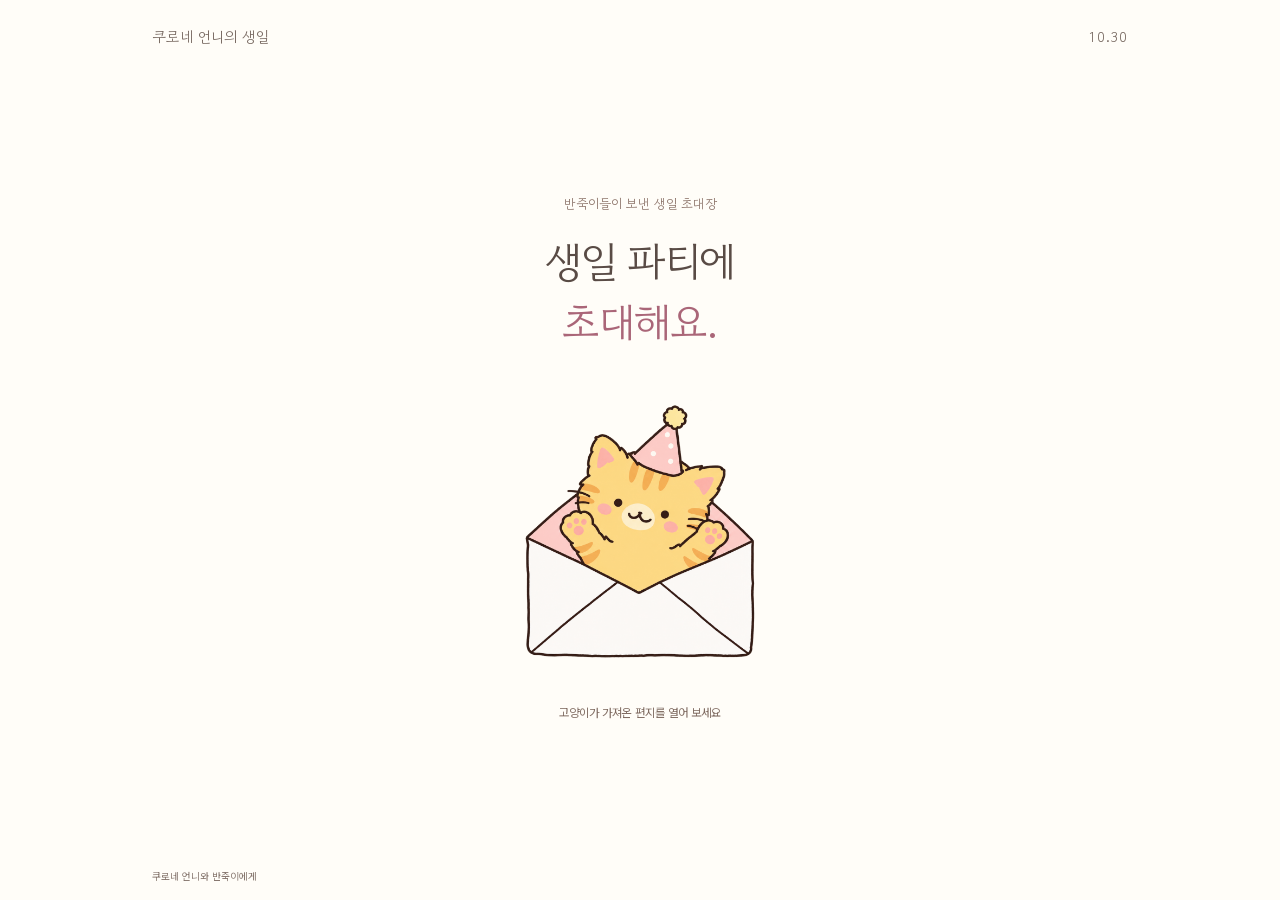
==== index.html @ 9e540d95 "Match pursuers to protagonist painting and add eight-way movement Use generated adult character shee" ====
<!DOCTYPE html>
<html lang="ko">
<head>
  <meta charset="UTF-8" />
  <meta name="viewport" content="width=device-width, initial-scale=1.0, maximum-scale=1.0, minimum-scale=1.0, user-scalable=no, viewport-fit=cover" />
  <meta name="mobile-web-app-capable" content="yes" />
  <meta name="apple-mobile-web-app-capable" content="yes" />
  <meta name="apple-mobile-web-app-status-bar-style" content="black-translucent" />
  <link rel="icon" type="image/png" href="/favicon.png" />
  <link rel="preload" as="image" href="/assets/stationery/envelope-ginger-v3.png" />
  <link rel="preload" href="/fonts/gowun-dodum-korean.woff2" as="font" type="font/woff2" crossorigin />
  <link rel="preload" href="/fonts/pretendard-variable.woff2" as="font" type="font/woff2" crossorigin />
  <title>쿠로네 언니의 생일 파티에 초대합니다</title>
  <meta name="description" content="10월 30일, 쿠로네 언니의 생일을 함께 축하해요. 반죽이들을 위한 특별한 초대장." />
  <script>
    // Apply the remembered cover before the engine and character art download.
    // Read-only; the canonical state machine lives in InvitationMemory.ts.
    try {
      const memory = JSON.parse(localStorage.getItem('kurone_invitation_memory_v1') || 'null');
      let cozy = false;
      try {
        const appearance = JSON.parse(localStorage.getItem('kurone_invitation_appearance_v1') || 'null');
        cozy = appearance?.version === 1 && appearance?.cozy === true;
      } catch { /* Invalid preferences do not hide the remembered cover. */ }
      const ended = ['kurone_party_ending_archive', 'kurone_ending_archive'].some(key => {
        try { const rows = JSON.parse(localStorage.getItem(key) || 'null');
          return Array.isArray(rows) && rows.some(row => row && ['bad','normal','true','steward','reverie'].includes(row.id) && row.unlocked !== false);
        } catch { return false; }
      });
      if (!cozy && location.hash !== '#birthday' && (ended || (memory && memory.version === 1 && memory.stage === 3))) {
        document.documentElement.dataset.endedInvitation = 'true';
        document.title = '30번 손님 — 언니의 오리고기 파티';
      }
    } catch { /* Invitation still opens when storage is unavailable. */ }
  </script>
  <style>
    @font-face { font-family:'Pretendard Variable'; src:url('/fonts/pretendard-variable.woff2') format('woff2'); font-weight:45 920; font-style:normal; font-display:swap; }
    @font-face { font-family:'Gowun Dodum'; src:url('/fonts/gowun-dodum-korean.woff2') format('woff2'); font-weight:400; font-style:normal; font-display:swap; }
    @font-face { font-family:'Gowun Batang'; src:url('/fonts/gowun-batang-invitation-v2.woff2') format('woff2'); font-weight:700; font-style:normal; font-display:swap; }
    * {
      margin: 0; padding: 0; box-sizing: border-box;
      -webkit-user-select: none; user-select: none;
      -webkit-touch-callout: none;
    }
    html, body {
      background: #070c10;
      overflow: hidden;
      width: 100%;
      height: 100%;
      -webkit-tap-highlight-color: transparent;
      touch-action: none;
      overscroll-behavior: none;
    }
    body { position: fixed; inset: 0; }
    /* Keep future text-entry fields usable; game labels are never selectable. */
    input, textarea, [contenteditable]:not([contenteditable="false"]),
    [contenteditable]:not([contenteditable="false"]) * {
      -webkit-user-select: text; user-select: text;
      -webkit-touch-callout: default;
    }
    img, canvas { -webkit-user-drag: none; }
    #game-container canvas, #touch-controls, #touch-controls * { touch-action: none; }
    /* Flex centering on the parent — independent of Phaser's auto-margin
       so the canvas stays centered immediately after viewport changes. */
    #game-container {
      position: fixed;
      inset: 0;
      width: 100vw;
      height: 100vh;
      /* Use dynamic viewport units when available to avoid mobile address-bar drift. */
      width: 100dvw;
      height: 100dvh;
      overflow: hidden;
      display: flex;
      align-items: center;
      justify-content: center;
      background: var(--party-surround, #000);
    }
    [data-party-bright="true"] #touch-hud,
    [data-party-bright="true"] #touch-hud > div:not(#threat-cue) { color:#493c37 !important; text-shadow:none !important; }
    /* Override Phaser's inline margin-left/top — flex handles centering. */
    #game-container canvas {
      display: block;
      margin: 0 !important;
      flex-shrink: 0;
      cursor: default;
    }
    #game-container canvas:active {
      cursor: pointer;
    }
    button { font: inherit; }
    #invitation-loading{position:fixed;inset:0;z-index:45;display:grid;place-content:center;justify-items:center;gap:18px;text-align:center;background:#fffdf8;color:#806962;font:14px/1.8 'Gowun Dodum','Apple SD Gothic Neo',sans-serif}
    #invitation-loading img{width:140px;height:140px;object-fit:contain}
    #invitation-loading small{font-size:12px;font-weight:400;letter-spacing:.03em;color:#8d505d}
    #invitation-loading .ended-loading{display:none}
    [data-ended-invitation="true"] #invitation-loading{background:linear-gradient(#050a0f88,#050a0fcc),url('/assets/authored/mansion-entrance-night.webp') center/cover #091316;color:#d6d9ca}
    [data-ended-invitation="true"] #invitation-loading .birthday-loading{display:none}
    [data-ended-invitation="true"] #invitation-loading .ended-loading{display:block}
    [data-ended-invitation="true"] #invitation-loading small{color:#a9b7b1}
    .reading-open #touch-controls, .reading-open #touch-hud { display: none; }
    html.reading-open, body.reading-open { touch-action: pan-y; }
    .reading-overlay {
      position: fixed; inset: 0; z-index: 1100;
      display: flex; align-items: center; justify-content: center;
      padding: max(12px, env(safe-area-inset-top)) max(12px, env(safe-area-inset-right)) max(12px, env(safe-area-inset-bottom)) max(12px, env(safe-area-inset-left));
      background: rgba(3, 8, 12, .88); color: #ded7c7;
      font: 16px/1.65 "Gowun Dodum", "Apple SD Gothic Neo", sans-serif;
      touch-action: pan-y;
    }
    .reading-sheet {
      width: min(100%, 720px); max-height: 100%; overflow: hidden;
      display: flex; flex-direction: column;
      background: linear-gradient(125deg, #243029, #15211c);
      border: 1px solid #73786a; border-radius: 4px;
      box-shadow: 0 22px 70px #000b;
    }
    .reading-sheet header {
      display: flex; align-items: center; justify-content: space-between;
      gap: 12px; padding: 12px 16px; border-bottom: 1px solid #49584b;
      flex-shrink: 0;
    }
    .reading-sheet h2 { font-size: 19px; font-weight: 600; line-height: 1.4; color: #d9c294; word-break: keep-all; overflow-wrap: anywhere; }
    .reading-sheet h3 { font-size: 18px; line-height: 1.5; margin-bottom: 10px; }
    .reading-sheet p { margin: 0 0 12px; white-space: pre-wrap; overflow-wrap: anywhere; }
    .reading-content {
      padding: 18px; overflow-y: auto; overscroll-behavior: contain;
      min-height: 0; -webkit-overflow-scrolling: touch; touch-action: pan-y;
    }
    #title-screen { overscroll-behavior: contain; }
    .reading-footer { padding: 0 16px 14px; flex-shrink: 0; }
    .reading-footer:empty { display: none; }
    .reading-sheet button {
      min-width: 44px; min-height: 44px; padding: 9px 12px;
      border: 1px solid #667461; border-radius: 3px;
      background: #2d3b32; color: #eee3cc; cursor: pointer;
      font-family: inherit; font-size: 15px; line-height: 1.5; touch-action: manipulation;
    }
    .reading-sheet button:active, .reading-sheet button[aria-pressed="true"] { background: #45503d; border-color: #c4a974; }
    .reading-sheet button:focus-visible { outline: 2px solid #d0b67f; outline-offset: 2px; }
    .reading-sheet .reading-close { flex-shrink: 0; font-size: 14px; }
    .reading-muted { color: #b4bdac; font-size: 14px; }
    .reading-paper {
      padding: 18px; border-left: 3px solid #a99265;
      color: #342e27; background: linear-gradient(100deg, #dbd1b9, #e9e0cd);
      font-family: "Gowun Dodum", "Apple SD Gothic Neo", sans-serif;
    }
    .reading-paper p:last-child { margin-bottom: 0; }
    .reading-tabs { display: grid; grid-template-columns: repeat(2, minmax(0, 1fr)); gap: 8px; margin-bottom: 18px; }
    .reading-tabs button { text-align: left; }
    .reading-evidence { padding: 12px 0; border-bottom: 1px solid #aca18b; }
    .reading-evidence:last-child { border-bottom: 0; }
    .reading-evidence strong { display: block; margin-bottom: 5px; }
    .reading-options { display: grid; gap: 8px; margin-top: 14px; }
    .reading-options button { text-align: left; }
    [data-panel="pause"] .reading-sheet { max-width: 440px; }
    [data-panel="pause"] .reading-options { margin-top: 0; }
    [data-panel="case-board"] .reading-content { display: grid; gap: 16px; align-content: start; }
    [data-panel="case-board"] .notebook-action { justify-self: start; }
    [data-panel="case-board"] .reading-evidence { padding: 16px 0; }
    [data-panel="case-board"] .reading-evidence:first-child { padding-top: 0; }
    [data-panel="case-board"] .reading-evidence:last-child { padding-bottom: 0; }
    [data-panel="archive"] .reading-footer { display: flex; flex-wrap: wrap; gap: 8px; }
    [data-panel="settings"] .reading-content h3:not(:first-child) { margin-top: 22px; }
    .reading-setting { display: grid; grid-template-columns: minmax(0, 1fr) 44px 44px; gap: 8px; align-items: center; padding: 12px 0; border-bottom: 1px solid #49584b; }
    .reading-setting[data-setting="interaction_hints"] { grid-template-columns: minmax(0, 1fr) auto; }
    .reading-setting .reading-muted { margin-top: 4px; }
    .reading-feedback { color: #d8a194; padding-top: 12px; }
    .reading-keypad { display: grid; grid-template-columns: repeat(6, minmax(44px, 1fr)); gap: 6px; margin-top: 14px; }
    .reading-keypad button { padding: 6px; font-size: 18px; }
    .reading-keypad-actions { display: flex; gap: 8px; margin-top: 12px; }
    .reading-keypad-actions button { flex: 1; }
    .reading-code { font: 26px/1.6 monospace; text-align: center; letter-spacing: 4px; padding: 10px; background: #0a1116; color: #dec995; border: 1px solid #5c655f; }
    .reading-code-display { position: sticky; top: -18px; z-index: 1; background: #152027; padding: 4px 0; }
    .reading-inventory { display: grid; grid-template-columns: repeat(4, minmax(0, 1fr)); gap: 8px; margin-bottom: 16px; }
    .reading-inventory button { display:flex; flex-direction:column; align-items:center; justify-content:flex-start; gap:5px; min-height:116px; padding:8px 5px; font-size:14px; }
    .inventory-icon { display:block; width:72px; height:72px; max-width:100%; object-fit:contain; }
    .inventory-name { overflow-wrap:anywhere; word-break:keep-all; }
    .inventory-detail { display:flex; align-items:flex-start; gap:16px; }
    .inventory-preview { width:112px; height:112px; object-fit:contain; flex-shrink:0; background:#283b3220; border-radius:4px; }
    .inventory-detail h3 { margin-top:0; }
    .reading-content p { word-break:keep-all; overflow-wrap:anywhere; }
    @media(max-width:520px) {
      .reading-inventory { grid-template-columns:repeat(3,minmax(0,1fr)); }
      .inventory-icon { width:64px; height:64px; }
      .inventory-detail { gap:10px; padding:12px; }
      .inventory-preview { width:72px; height:72px; }
    }
    @media(max-width:359px) { .reading-inventory { grid-template-columns:repeat(2,minmax(0,1fr)); } }
    .reading-dialog { align-items: flex-end; background: rgba(3, 8, 12, .26); }
    .reading-dialog .reading-sheet { max-height: 65%; }
    .reading-dialog .reading-content { min-height: 86px; }
    @media (max-height: 450px) {
      .reading-code-display { position: static; }
    }
    @media (max-width: 350px) {
      .reading-content { padding: 12px; }
      .reading-keypad { grid-template-columns: repeat(5, minmax(44px, 1fr)); gap: 3px; }
      .reading-tabs { grid-template-columns: 1fr; }
    }
  </style>
  <script type="module" crossorigin src="/assets/main-xkxyqH1Z.js"></script>
  <link rel="modulepreload" crossorigin href="/assets/phaser-B61OQUcB.js">
  <link rel="stylesheet" crossorigin href="/assets/main-BXgUkiEw.css">
</head>
<body>
  <div id="game-container"></div>
  <div id="invitation-loading" role="status"><img class="birthday-loading" src="/assets/stationery/cake-ginger-v3.png" alt="" width="140" height="140"><p class="birthday-loading">쿠로네 언니 생일 축하해</p><small class="birthday-loading">10월 30일</small><p class="ended-loading">쿠로네 언니 생일 축하해</p><small class="ended-loading">저장된 기록을 준비하고 있습니다.</small></div>
</body>
</html>
---- assets/main-BXgUkiEw.css ----
.reading-overlay[data-panel=piano] .reading-sheet{max-width:840px;background:#291d18;color:#e6d6b8;border-color:#796148}.reading-overlay[data-panel=piano] .reading-content{background:linear-gradient(90deg,#251a15,#39271d 45%,#251a15)}.piano-score{max-width:620px;margin:4px auto 18px;padding:18px 22px;background:#e3d5ad;color:#3b2e22;box-shadow:0 5px 10px #0008;transform:rotate(-.5deg)}.piano-score h3{margin:5px 0 12px;font-family:serif;font-size:24px}.piano-score p{line-height:1.6}.piano-score-notes{display:flex;justify-content:space-between;gap:5px;list-style:none;padding:0;border-block:1px solid #746442;background:repeating-linear-gradient(transparent 0 10px,#74644230 10px,#74644230 11px)}.piano-score-notes li{display:grid;justify-items:center;gap:6px;flex:1;padding:8px 0}.piano-score-notes li>span{font-size:32px}.piano-score-notes small{font:12px monospace}.piano-score-notes [data-matched=true]{background:#55714338}.piano-score-notes [aria-current=true]{background:#bc722b44;outline:2px solid #886631}.piano-listen{display:flex;flex-wrap:wrap;gap:8px;justify-content:center}.piano-status{min-height:2.5em;font-size:15px;line-height:1.6}.piano-keyboard{display:flex;padding:12px 6px 6px;border-top:8px solid #160e0c;background:#130d0b;border-radius:3px;overflow-x:auto}.piano-keyboard button{position:relative;flex:1;min-width:44px;min-height:160px;border-radius:0 0 5px 5px;margin:0 1px;padding:80px 1px 12px;background:linear-gradient(90deg,#b9b29f,#f3eedb 18%,#e8e2ca 85%,#a19b87);color:#30251c;border:1px solid #15100a;display:flex;flex-direction:column;align-items:center;justify-content:flex-end;gap:4px;box-shadow:inset 0 -5px #a89f83}.piano-keyboard button[data-sounding=true]{background:#e9b35c;box-shadow:inset 0 -2px #8c6429}.piano-keyboard kbd{font:12px monospace}.piano-keyboard small{font-size:11px;color:#6b6458}.piano-caption{font-size:13px;line-height:1.6}.piano-secret:empty{display:none}.piano-secret{margin:20px auto 4px;border-top:1px solid #9f8059;padding:15px 0}.piano-secret h3{font:24px Georgia,serif;letter-spacing:2px}.piano-secret p{line-height:1.7}@media(max-width:480px){.piano-score{padding:12px}.piano-score h3{font-size:20px}.piano-keyboard{padding:10px 2px 4px}.piano-keyboard button{min-width:44px;margin:0;min-height:140px}.piano-keyboard button>kbd{font-size:10px}.piano-keyboard button>small{display:none}.piano-listen button{flex:1;font-size:13px;padding:8px}.piano-score-notes{gap:1px}}.piano-key{position:relative;flex:1;min-width:52px}.piano-key>button{width:100%;margin:0;min-width:52px}.piano-key>.piano-black-key{position:absolute;right:-22px;top:0;z-index:2;width:44px;min-width:44px;min-height:88px;height:58%;padding:28px 0 10px;background:transparent;border:0;box-shadow:none;color:#eee5d1;isolation:isolate;gap:3px}.piano-key>.piano-black-key:before{content:"";position:absolute;top:0;right:5px;bottom:0;left:5px;z-index:-1;background:linear-gradient(90deg,#090908,#302e29,#090908);border-bottom:5px solid #080807;border-radius:0 0 3px 3px}.piano-black-key b{font-size:11px}.piano-black-key small{display:none}.piano-key>.piano-black-key[data-sounding=true]{background:transparent;box-shadow:none}.piano-black-key[data-sounding=true]:before{background:#976a29}@media(max-width:480px){.piano-score{padding:10px;margin:0 auto 10px}.piano-score>small,.piano-score>p:not(.piano-caption){display:none}.piano-score h3{font-size:18px;margin:2px 0 8px}.piano-score-notes{margin:8px 0}.piano-score-notes li{gap:3px;padding:5px 0}.piano-score-notes li>span{font-size:22px}.piano-score-notes li>small{display:none}.piano-score .piano-caption{font-size:12px;line-height:1.4;margin:7px 0 0}.piano-listen{gap:5px}.piano-listen button{font-size:12px!important;padding:6px!important;min-height:44px}.piano-status{font-size:13px;line-height:1.4;min-height:0;margin:10px 0}.piano-key>button{min-height:130px}.piano-key>.piano-black-key{min-height:76px;padding:16px 0 9px}.piano-caption{font-size:12px;line-height:1.4}}.piano-written-note{position:relative;width:22px;height:32px;margin-bottom:12px;transform:translateY(var(--note-y));font-size:0!important}.piano-written-note:before{content:"";position:absolute;width:11px;height:8px;border:2px solid #3a2a1d;border-radius:50%;background:#3a2a1d;bottom:0;left:2px;transform:rotate(-18deg)}.piano-written-note:after{content:"";position:absolute;width:2px;height:26px;background:#3a2a1d;bottom:4px;left:13px}.piano-written-note[data-hollow=true]:before{background:transparent}.piano-written-note[data-flag=true]{border-top:0}.piano-written-note[data-flag=true]:after{width:10px;border-right:3px solid #3a2a1d;background:linear-gradient(90deg,#3a2a1d 0 2px,transparent 2px);border-radius:0 80% 60% 0}.capture-overlay{position:fixed;top:0;right:0;bottom:0;left:0;z-index:20000;overflow:hidden;background:#030507eb;color:#f2eee5;font-family:inherit;isolation:isolate;touch-action:none;user-select:none;-webkit-user-select:none;-webkit-touch-callout:none}.capture-overlay:after{content:"";position:absolute;top:0;right:0;bottom:0;left:0;pointer-events:none;background:radial-gradient(ellipse at 50% 28%,transparent 12%,rgba(0,0,0,.3) 45%,#020304 90%);z-index:-1}.capture-portrait{position:absolute;left:50%;top:3%;height:76%;max-height:580px;width:auto;max-width:none;transform:translate(-50%);filter:grayscale(.65) brightness(1.65);opacity:.9;z-index:-2;animation:capture-impact .45s ease-out backwards}.capture-top{position:absolute;top:max(16px,env(safe-area-inset-top));left:max(18px,env(safe-area-inset-left));right:max(18px,env(safe-area-inset-right));display:flex;align-items:center;justify-content:space-between;gap:12px;font-size:14px;letter-spacing:.08em;text-shadow:0 2px 4px #000}.capture-top button{min-height:44px;padding:8px 14px;background:#111719;color:#deded8;border:1px solid #65716e;font:inherit;border-radius:2px}.capture-controls{position:absolute;bottom:max(28px,env(safe-area-inset-bottom));left:16px;right:16px;display:flex;align-items:center;flex-direction:column;text-align:center;gap:12px;text-shadow:0 2px 5px #000}.capture-controls h2{margin:0;font-size:clamp(23px,5vw,36px);font-weight:600;letter-spacing:.04em;line-height:1.4}.capture-controls p{margin:0;font-size:16px;line-height:1.5}.capture-controls [data-capture-action]{width:min(320px,100%);min-height:64px;padding:14px 18px;background:#e8dfd3;color:#231c1b;border:2px solid #e8dfd3;border-radius:3px;font:inherit;font-size:19px;font-weight:650;touch-action:none}.capture-overlay[data-held=true] [data-capture-action]{background:#bfa497;border-color:#f2ded1}.capture-overlay button:focus-visible{outline:3px solid #fff;outline-offset:4px}.capture-controls progress{-webkit-appearance:none;-moz-appearance:none;appearance:none;width:min(320px,100%);height:7px;border:0;background:#3c3431}.capture-controls progress::-webkit-progress-bar{background:#3c3431}.capture-controls progress::-webkit-progress-value{background:#efe2d2}.capture-controls progress::-moz-progress-bar{background:#efe2d2}.capture-controls .capture-warning{font-size:13px;color:#d4b9ad}.capture-overlay [hidden]{display:none!important}.capture-overlay[data-capture-phase=struggle]{background:#0305076b;transition:background .35s}.capture-overlay[data-capture-phase=struggle] .capture-portrait{opacity:0;transition:opacity .28s}.capture-overlay[data-capture-phase=released] .capture-portrait{opacity:.2;transition:opacity .2s}.capture-overlay[data-capture-phase=expelled] .capture-portrait{filter:grayscale(1) brightness(.7);transform:translate(-50%) scale(1.13);transition:transform .7s,filter .7s}.capture-overlay[data-paused=true] .capture-portrait{visibility:hidden}.capture-overlay[data-paused=true] .capture-controls{opacity:.4;pointer-events:none}@keyframes capture-impact{0%{transform:translate(-50%) scale(.75);opacity:0}40%{transform:translate(-49%) scale(1.08);opacity:1}70%{transform:translate(-51%) scale(1.025)}to{transform:translate(-50%) scale(1);opacity:.9}}@media(max-height:480px){.capture-controls{left:44%;right:20px;bottom:18px;gap:8px}.capture-controls h2{font-size:23px}.capture-portrait{left:24%;top:0;height:115%}.capture-controls p{font-size:14px}.capture-controls [data-capture-action]{min-height:56px;font-size:17px}.capture-top{top:8px}}@media(prefers-reduced-motion:reduce){.capture-portrait{animation:none!important;transition:none!important}.capture-overlay[data-capture-phase=expelled] .capture-portrait{transform:translate(-50%)}}.capture-turns{display:flex;gap:12px;justify-content:center;width:min(440px,100%)}.capture-controls .capture-turns button{flex:1;width:0;min-height:64px;min-width:0;border-radius:28px;border:2px solid #8e7f64;background:#26302b;color:#e0d6bd;text-shadow:none;transition:transform .2s}.capture-controls .capture-turns [data-open=true]{background:#d8bc80;color:#292b22;border-color:#f5e8b8;transform:translateY(-4px)}@media(max-width:400px){.capture-turns{gap:7px}.capture-controls .capture-turns button{font-size:14px;padding:8px}}@media(prefers-reduced-motion:reduce){.capture-turns button{transition:none;transform:none!important}}[data-panel=inventory]{font-family:Gowun Dodum,Apple SD Gothic Neo,sans-serif}[data-panel=inventory] [hidden]{display:none!important}[data-panel=inventory] .reading-sheet{width:min(100%,980px);height:min(720px,100%);background:#182320;border-color:#73786a}[data-panel=inventory] header{border-color:#414f45}[data-panel=inventory] h2{display:flex;align-items:baseline;gap:12px;color:#ddd2b2}[data-panel=inventory] .inventory-count{font-size:13px;font-weight:400;color:#b0b7a7}[data-panel=inventory] .reading-content{display:grid;grid-template-columns:minmax(0,1.5fr) minmax(240px,1fr);gap:18px;flex:1;overflow:hidden;padding:18px}[data-panel=inventory] .reading-inventory{grid-template-columns:repeat(4,minmax(0,1fr));align-content:start;overflow-y:auto;min-height:0;margin:0;gap:8px;padding:3px 5px 3px 3px;scrollbar-color:#79816e #182320;scrollbar-width:thin}[data-panel=inventory] .reading-inventory button{min-height:119px;padding:9px 5px;gap:5px;color:#dedbc7;background:#27332c;border-color:#4e5e50;border-radius:5px}[data-panel=inventory] .reading-inventory button:hover{background:#334135;border-color:#98a08b}[data-panel=inventory] .reading-inventory button[aria-pressed=true]{background:#45503d;border-color:#d3b77e;box-shadow:inset 0 0 0 1px #d3b77e55;color:#fff1cf}[data-panel=inventory] .reading-inventory button:focus-visible{outline:2px solid #e5cd97;outline-offset:1px}[data-panel=inventory] .inventory-icon{width:56px;height:56px;padding:4px;opacity:.85}[data-panel=inventory] .inventory-name{font-size:13px;line-height:1.5}[data-panel=inventory] .inventory-detail{display:flex;flex-direction:column;align-items:center;gap:18px;min-height:0;min-width:0;margin:0;padding:22px 20px;overflow-y:auto;border:1px solid #4e5e50;border-radius:3px;background:#202d27;color:#d7dbcc;font-family:inherit;scrollbar-color:#79816e #202d27;scrollbar-width:thin}[data-panel=inventory] .inventory-preview{width:88px;height:88px;padding:8px;background:transparent;border-radius:0;opacity:.9}[data-panel=inventory] .inventory-description{min-width:0;width:100%}[data-panel=inventory] .inventory-detail h3{font-size:19px;line-height:1.5;color:#e8dec4;margin:0 0 12px}[data-panel=inventory] .inventory-detail p{font-size:16px;line-height:1.75;margin-bottom:16px}[data-panel=inventory] .inventory-detail button{background:#2f4033;color:#e2d6b9;border-color:#788568;width:100%}[data-panel=inventory] .inventory-detail:focus-visible{outline:2px solid #d3b77e;outline-offset:2px}[data-panel=inventory] .inventory-detail[hidden]{display:none}[data-panel=inventory] .inventory-help{margin:0;color:#b4bead;font-size:13px;line-height:1.5;max-width:54ch}[data-panel=inventory] .reading-footer{display:flex;align-items:center;justify-content:space-between;gap:16px;padding:0 18px 14px}[data-panel=inventory] .reading-footer>button{flex-shrink:0;background:#29372d;border-color:#65745d}[data-panel=inventory] .inventory-empty{grid-column:1 / -1;text-align:center;align-self:center;color:#b6bfac;line-height:1.9;padding:28px 12px}[data-panel=inventory][data-empty=true] .reading-content{grid-template-columns:1fr}[data-panel=inventory][data-empty=true] .reading-inventory{align-content:center}@media(max-width:700px){[data-panel=inventory] .reading-content{grid-template-columns:minmax(0,1fr);grid-template-rows:minmax(100px,1fr) auto;gap:12px;padding:12px}[data-panel=inventory] .reading-inventory{grid-template-columns:repeat(3,minmax(0,1fr))}[data-panel=inventory] .inventory-icon{width:52px;height:52px}[data-panel=inventory] .reading-inventory button{min-height:111px}[data-panel=inventory] .inventory-detail{display:grid;grid-template-columns:64px minmax(0,1fr);align-items:start;gap:12px;padding:13px;max-height:34vh;max-height:34dvh}[data-panel=inventory] .inventory-preview{width:64px;height:64px}[data-panel=inventory] .inventory-detail h3{font-size:17px;margin-bottom:7px}[data-panel=inventory] .inventory-detail p{font-size:15px;line-height:1.6;margin-bottom:10px}[data-panel=inventory] .reading-footer{padding:0 12px 12px;gap:10px}[data-panel=inventory] .inventory-help{font-size:12px}[data-panel=inventory][data-empty=true] .reading-content{grid-template-rows:minmax(0,1fr)}}@media(max-width:359px){[data-panel=inventory] .reading-inventory{grid-template-columns:repeat(2,minmax(0,1fr))}}@media(max-height:480px)and (min-width:521px){[data-panel=inventory] .reading-content{grid-template-columns:minmax(0,1fr) minmax(220px,1fr);grid-template-rows:minmax(0,1fr);padding:10px 12px;gap:12px}[data-panel=inventory] .reading-inventory{grid-template-columns:repeat(3,minmax(0,1fr))}[data-panel=inventory] .inventory-detail{display:flex;max-height:none;padding:12px;gap:8px}[data-panel=inventory] .inventory-preview{width:72px;height:72px}[data-panel=inventory] .inventory-detail h3{font-size:17px;margin-bottom:6px}[data-panel=inventory] .inventory-detail p{font-size:15px;line-height:1.6}[data-panel=inventory] .inventory-help{font-size:12px}}[data-panel=inventory] .inventory-modes{display:flex;gap:24px;margin:0 18px;border-bottom:1px solid #414f45}[data-panel=inventory] .inventory-modes button{min-height:44px;padding:8px 2px;background:transparent;border:0;border-bottom:2px solid transparent;color:#aeb7a9;font:inherit;cursor:pointer}[data-panel=inventory] .inventory-modes button[aria-pressed=true]{color:#f0dfba;border-bottom-color:#bea67b}[data-panel=inventory] .inventory-modes button:focus-visible{outline:2px solid #d3b77e;outline-offset:2px}[data-panel=inventory][data-history=true] .reading-content{display:flex;min-height:0}[data-panel=inventory] .dialogue-history{flex:1;min-height:0;overflow-y:auto;padding:0 10px;scrollbar-color:#79816e #182320}[data-panel=inventory] .dialogue-history article{padding:18px 0;border-bottom:1px solid #36443a;max-width:68ch;margin:auto}[data-panel=inventory] .dialogue-history h3{font-size:13px;font-weight:400;color:#b9aa8f;margin:0 0 10px}[data-panel=inventory] .dialogue-history p{font-size:16px;line-height:1.9;color:#e1dfd1;margin:0;white-space:pre-line;word-break:keep-all;overflow-wrap:anywhere}[data-panel=inventory] .dialogue-history:focus-visible{outline:1px solid #bea67b;outline-offset:2px}.journal-navigation{display:flex;gap:4px;padding:8px 16px 0;border-bottom:1px solid #49584b;flex-shrink:0}.reading-sheet .journal-navigation button{flex:1;min-width:0;background:transparent;border:0;border-bottom:3px solid transparent;border-radius:0;padding:10px 4px;color:#c2c7bd}.reading-sheet .journal-navigation button[aria-pressed=true]{color:#f4e4bf;border-bottom-color:#d2b780;background:#ffffff06}.journal-objective{padding:0 0 0 14px;border-left:2px solid #c3aa7c}.journal-eyebrow{font-size:13px;color:#c6b48d;letter-spacing:.06em}.journal-objective h3{margin:4px 0 12px;font-size:20px}.journal-objective strong{display:block;margin:12px 0}.journal-objective summary{min-height:44px;cursor:pointer;padding:10px 0;color:#d9ccaf}.journal-objective details{margin:8px 0;border-block:1px solid #49584b}.journal-objective .journey-route{border-color:#847557;margin:4px 0 18px 9px;color:#d8ceb8}.journal-objective .journey-route li:before{background:#203029;border-color:#bc9f68}.journal-pause-note{color:#b7c0b5;font-size:13px;margin:0}[data-panel=case-board] .reading-sheet{width:min(100%,760px)}[data-panel=case-board] .reading-paper{background:transparent;color:#ded7c7;border-left:0;padding:0}[data-panel=case-board] .reading-evidence{border-color:#49584b}[data-panel=case-board] .reading-footer{border-top:1px solid #49584b;padding-top:12px}.pause-context{margin-bottom:18px;padding-bottom:14px;border-bottom:1px solid #49584b}.pause-context h3{font-size:18px;margin:4px 0 12px}.reading-sheet .pause-resume{width:100%;margin-bottom:12px;color:#17211c;background:#ddcaa5;border-color:#ddcaa5;font-size:17px}[data-panel=pause] .reading-options{grid-template-columns:1fr 1fr}.reading-sheet .pause-leave{margin-top:16px;background:transparent;border-color:transparent;text-decoration:underline;text-underline-offset:4px}@media(max-width:400px){.journal-navigation{padding:6px 10px 0}}#action-btns{position:absolute;display:grid;width:148px;grid-template-columns:repeat(6,minmax(0,1fr));grid-template-rows:44px 52px 60px;gap:4px}#action-btns button{grid-column:span 2;display:flex;flex-direction:column;justify-content:center;align-items:center;gap:3px}#action-btns [data-control=light],#action-btns [data-control=run]{grid-column:span 3}#action-btns [data-control=action]{grid-column:1/-1;font-size:18px!important;border-radius:12px!important}#action-btns small{display:block;color:#bdc6c1;font:11px/1.2 Gowun Dodum,sans-serif}#action-btns [data-control=action] small{font-size:12px}#action-btns [data-control=action][data-ready=true]{background:#d6c39d!important;color:#17211e!important;border-color:#efdbb5!important}#action-btns [data-control=action][data-ready=true] small{color:#354236}#action-btns [data-control=action][aria-pressed=true]{background:#e7d9bb!important;color:#17211e!important}#action-btns [data-blocked=true]{border-style:dashed!important}#action-btns [data-on=true] small{color:#efd69f}#touch-controls button:focus-visible{outline:2px solid #f2dcae;outline-offset:2px}#touch-controls button[hidden]{display:none!important}.cipher-picture{width:32px;height:32px;object-fit:contain;flex:none;filter:sepia(.2);pointer-events:none}.cipher-token-mark{display:inline-flex;flex-direction:column;align-items:center;justify-content:center;gap:4px;line-height:1.3;font-size:14px;min-width:0;color:inherit;vertical-align:middle}.cipher-token-mark>span{font-size:inherit!important;line-height:1.3!important;border:0!important;padding:0!important;color:inherit!important}.cipher-token-row{display:flex;gap:10px;justify-content:center;align-items:center;margin:15px 0}.cipher-token-row>.cipher-token-mark{flex:1;max-width:90px}.cipher-pair{position:relative;display:flex!important;flex-direction:column;align-items:center;gap:3px!important}.cipher-pair>b,.cipher-pair>.pair-source{display:block;border:0!important}.cipher-pair .cipher-picture{width:29px;height:29px}.pair-direction{font:22px/1 serif;color:#f1c67d;order:1}.cipher-pair>b{order:0}.cipher-pair>.pair-source{order:2}.cipher-visual-guide{margin:16px 0;padding:12px 0;border-block:1px solid #b9a47555}.guide-strip{display:grid;grid-template-columns:repeat(3,minmax(0,1fr));gap:10px}.guide-strip>div{position:relative;display:flex;align-items:center;flex-direction:column;gap:5px;text-align:center}.guide-strip small{font-size:12px;line-height:1.45;max-width:130px}.guide-strip i{position:absolute;right:-8px;top:9px;color:#e8bb67}.cipher-visual-guide>button{display:block;margin:10px auto 0;border:0!important;background:transparent!important;border-bottom:1px solid #b89f6d!important;font-size:13px!important;min-height:44px}.guide-demo{padding:12px 4px;text-align:center}.guide-demo[hidden]{display:none}.guide-stage{display:flex;justify-content:center;align-items:center;gap:20px;min-height:100px;margin:10px auto;background:#10171366;border-radius:40%}.guide-stage>b{font:30px Georgia,serif}.guide-demo p{font-size:14px;line-height:1.5}.guide-demo button{min-height:44px}.demo-digits{display:grid;gap:8px}.demo-digits strong{font:34px Georgia,serif;letter-spacing:5px}.demo-digits span{color:#edc177}.demo-fold{background:linear-gradient(90deg,#dbcca7 48%,#4c4432 49%,#4c4432 51%,#c1b99a 52%);color:#292a22;max-width:280px;border-radius:0;perspective:400px}.demo-fold[data-folded=true]>.cipher-token-mark:last-child{animation:demo-fold .5s ease-out}.demo-drawer{border:3px ridge #ae9262;background:#543e29;padding:10px;min-width:70px;box-shadow:0 8px #1a1c14}.demo-drawer[data-open=true]{transform:translateY(5px)}.demo-drawer>small{display:block}.demo-fragment{padding:12px;background:#d7c29a;color:#32291d;clip-path:polygon(0 0,100% 6%,95% 40%,100% 80%,95% 100%,0 95%,5% 60%)}.demo-decode{flex-direction:column;gap:5px}.demo-decode .cipher-token-mark{flex-direction:row}.demo-coordinates{display:grid;grid-template-columns:repeat(3,32px);gap:2px}.demo-coordinates span{height:30px;background:#243d3d}.demo-coordinates [data-row=true]{background:#8f7544}.demo-coordinates [data-column=true]{outline:2px solid #a5cdd0}.demo-coordinates [data-cross=true]{background:#dce5bd;color:#172019}.demo-seats{width:150px;height:130px;position:relative;background:radial-gradient(ellipse,#705139 0 35%,transparent 37%)}.demo-seats span{position:absolute;background:#c7c6ad;color:#263a31;border-radius:50%;width:30px;height:30px}.demo-seats span:nth-child(1){top:0;left:60px}.demo-seats span:nth-child(2){right:0;top:50px}.demo-seats span:nth-child(3){bottom:0;left:60px}.demo-seats span:nth-child(4){left:0;top:50px}.demo-seats [data-lit=true]{outline:3px solid #e3ba75}.demo-seats>b{position:absolute;top:40px;left:60px;font-size:34px}.cipher-calendar{max-width:310px;margin:10px auto 20px;padding:12px 14px 8px;background:#e5d6ae;color:#3c3225;box-shadow:3px 4px #bcaa80;display:flex;align-items:baseline;flex-wrap:wrap;gap:8px;transform:rotate(-1deg)}.calendar-month{font:32px Georgia,serif}.calendar-days{width:100%;display:grid;grid-template-columns:repeat(6,1fr);gap:3px;border-top:2px solid #9a7e56;padding-top:9px}.calendar-days span{text-align:center;line-height:30px}.calendar-days [data-party=true]{border:2px solid #984831;border-radius:50%;color:#7f3328;font-weight:700}.cipher-calendar figcaption{font-size:12px;margin-top:5px}.practice-date-answer{display:block;text-align:center;font:27px Georgia,serif}.cipher-date-drum{position:relative}.date-shaft{position:absolute;right:-13px;top:47%;z-index:1;color:#edce91;font:20px Georgia;text-shadow:0 1px 2px #000}.cipher-date-lock[data-linked=true]{gap:14px;max-width:330px}.practice-instruction{text-align:center;font-size:14px}.practice-reason{display:flex;justify-content:center;align-items:center;gap:30px;margin:12px}.practice-hardware{padding:20px!important;border-radius:16px;border:0!important;background:linear-gradient(110deg,#54412c,#302e23)!important;box-shadow:inset 0 0 0 4px #8b7352,0 6px 10px #0005}.practice-hardware[data-cipher-practice=mirror]{background:#283a37!important;box-shadow:inset 0 0 0 4px #8c9278}.practice-hardware h3{margin-bottom:12px}.practice-workbench{display:grid;gap:20px}.practice-pieces{display:flex;flex-wrap:wrap;justify-content:center;gap:8px;align-content:start}.practice-pieces button{min-width:62px;min-height:76px;background:#dbc69b!important;color:#352b22!important;border:1px solid #8e7251!important;border-radius:5px 5px 16px;box-shadow:0 3px #1b1a12;padding:8px!important}.practice-pieces [aria-pressed=true]{transform:translateY(-5px);outline:3px solid #eec473}.practice-pieces [data-used=true]{opacity:.28}.practice-carry{display:flex;justify-content:center;align-items:center;min-height:62px;gap:12px;margin:12px 0;font-size:14px}.practice-carry .cipher-token-mark{flex-direction:row}.practice-mirror-board{padding:14px;background:linear-gradient(90deg,#d9d1b8 48%,#8c907b 49%,#8c907b 51%,#b4c1b1 52%);color:#263a30;box-shadow:5px 6px #14251e}.practice-mirror-row{display:grid;grid-template-columns:1fr 20px 1fr;align-items:center;text-align:center;gap:8px;margin:10px 0;perspective:500px}.practice-mirror-row>button{min-height:76px;background:#e4e3ce!important;border:2px dashed #637c6c!important;color:#344d3d!important}.practice-mirror-board[data-folded=false] .practice-mirror-row>button{opacity:.35;transform:rotateY(-15deg)}.practice-mirror-board[data-folded=true] .practice-mirror-row>button{transition:transform .35s;transform:rotateY(0)}.mirror-crease{font:30px Georgia;color:#56735e}.empty-groove{font-size:30px;opacity:.55}.practice-drawer-board{display:grid;grid-template-columns:repeat(3,minmax(54px,1fr));gap:14px 8px}.practice-drawer-board>button{position:relative;min-height:115px;border:5px ridge #92744d!important;background:linear-gradient(#75573b,#4b3825)!important;color:#efdbb5!important;box-shadow:0 7px #1a1810;padding:5px 2px 17px!important;display:grid;place-items:center}.practice-drawer-board>button>small{font-size:14px}.practice-drawer-board>button[data-filled=true]{transform:translateY(4px)}.practice-drawer-board .drawer-handle{position:absolute;bottom:5px;width:24px;height:5px;background:#b9a375;border:1px solid #302617;border-radius:8px}.practice-workbench [data-verdict=wrong]{outline:3px solid #db886b}.practice-workbench [data-verdict=right]{outline:3px solid #b2ce93}.drawer-relations{display:grid;grid-template-columns:1fr 1fr;gap:10px;margin:15px 0}.drawer-relations>div{display:flex;align-items:center;justify-content:space-evenly;gap:5px;background:#ddcba7;color:#453c2a;padding:8px 5px;transform:rotate(-1deg);box-shadow:2px 2px #856e4a}.drawer-relations .cipher-picture{width:26px;height:26px}.drawer-relations .cipher-token-mark{font-size:12px}.cipher-answer-tray{display:flex;gap:8px;justify-content:center}.cipher-answer-tray>span{min-width:44px;flex:1;max-width:100px;min-height:68px;border-bottom:3px solid #bd9a5e;display:grid;place-items:center;background:#10170d55;border-radius:12px 12px 0 0}.cipher-answer-tray .cipher-picture{width:30px;height:30px}.cipher-order-strip{display:flex;gap:6px;align-items:center;justify-content:center;flex-wrap:wrap;margin:10px 0}.cipher-order-strip .cipher-token-mark{padding:7px;border-bottom:2px solid transparent}.cipher-order-strip [data-current=true]{border-color:#f3c46b;background:#f3c46b22}.cipher-order-strip>small{width:100%;font-size:13px;text-align:center}@keyframes demo-fold{0%{transform:rotateY(-90deg)}to{transform:rotateY(0)}}@media(min-width:680px){.practice-workbench{grid-template-columns:minmax(220px,1fr) minmax(180px,.75fr);align-items:center}}@media(max-width:480px){.practice-hardware{padding:13px!important}.cipher-date-lock[data-linked=true]{gap:11px;padding-inline:7px;grid-template-columns:repeat(4,minmax(44px,1fr))}.date-shaft{right:-11px;font-size:17px}.guide-strip{gap:8px}.guide-strip .cipher-picture{width:27px;height:27px}.guide-strip small{font-size:11px}.practice-pieces button{min-width:56px;min-height:70px}.practice-mirror-board{padding:8px}.cipher-token-mark{font-size:13px}.cipher-pair .cipher-picture{width:26px;height:26px}.cipher-answer-tray{gap:3px}.cipher-answer-tray .cipher-token-mark{font-size:12px}.guide-stage{gap:9px}.cipher-calendar{margin:8px auto 16px}.practice-instruction{font-size:13px}}@media(prefers-reduced-motion:reduce){.demo-fold[data-folded=true]>.cipher-token-mark:last-child{animation:none}.practice-mirror-board[data-folded=true] .practice-mirror-row>button{transition:none}}.cipher-apparatus .cipher-letter-grid{max-height:355px;overflow-y:auto;overscroll-behavior:contain;scrollbar-color:#ad9460 #20291b;padding-right:8px;scroll-padding:8px}.cipher-apparatus .cipher-pair{min-height:118px}.cipher-apparatus .cipher-pair:focus-visible{outline-offset:-3px}.completed-date-lock>summary{padding:10px;min-height:44px;cursor:pointer;color:#d1d9ac}.cipher-apparatus .cipher-fragments button{display:flex;flex-direction:column;align-items:center;gap:8px}.ribbon-edge{font-size:16px;line-height:1}.cipher-apparatus .cipher-seat-plan button{padding:4px!important;min-height:68px}.cipher-seat-plan .cipher-picture{width:27px;height:27px}.cipher-seat-plan small{font-size:11px}.document-transcript>summary{min-height:44px;padding:10px 0;font-size:14px;cursor:pointer}.cipher-solution-visual{margin:16px 0;padding:14px;background:#14201b;border-left:3px solid #bca473}.cipher-solution-visual>small{display:block;margin-bottom:12px}.solution-pair{display:inline-flex;flex-direction:column;align-items:center;gap:5px;width:24%;vertical-align:top}.solution-pair>b{font:24px Georgia;color:#ebc172}.solution-coordinate{display:flex;gap:12px;align-items:center;justify-content:space-around;padding:10px}.solution-coordinate b{font-size:26px}.cipher-solution-visual>.cipher-token-row{gap:4px}.practice-fold-strip{display:grid;grid-template-columns:repeat(6,minmax(0,1fr));max-width:480px;margin:16px auto;padding:10px 4px;background:#dfd4b6;color:#343f2d;position:relative;gap:3px}.practice-fold-strip:after{content:"";position:absolute;top:0;bottom:0;left:50%;border-left:2px dashed #666c50}.practice-fold-strip .cipher-picture{width:25px;height:25px}.practice-fold-strip .cipher-token-mark{font-size:11px}.practice-fold-strip[data-folded=true]{grid-template-columns:repeat(3,minmax(0,1fr));row-gap:16px;max-width:300px;box-shadow:4px 5px #13241b}.practice-fold-strip[data-folded=true]:after{top:50%;left:0;right:0;bottom:auto;border-left:0;border-top:2px dashed #666c50}.practice-fold-strip[data-folded=true]>.cipher-token-mark:nth-child(4){grid-row:2;grid-column:3}.practice-fold-strip[data-folded=true]>.cipher-token-mark:nth-child(5){grid-row:2;grid-column:2}.practice-fold-strip[data-folded=true]>.cipher-token-mark:nth-child(6){grid-row:2;grid-column:1}.cipher-numeric-symbol{width:32px;height:32px;display:grid;place-items:center;font:700 27px/1 Georgia,serif}.practice-fold-strip img,.practice-pieces img,.practice-mirror-board img,.drawer-relations img,.demo-fold img,.demo-fragment img{filter:brightness(.25) sepia(.6)}@media(max-width:480px){.practice-workbench{gap:12px}.practice-pieces{display:grid;grid-template-columns:repeat(4,minmax(44px,1fr));gap:7px}.practice-pieces button{min-width:44px;min-height:64px;padding:4px!important}.practice-mirror-row{margin:3px 0}.practice-mirror-row>button{min-height:64px}.practice-workbench .cipher-picture{width:24px;height:24px}.practice-drawer-board>button{min-height:84px}.practice-drawer-board{gap:12px 8px}}.practice-walkthrough{margin:12px 0;border-top:1px solid #c6b38e55}.practice-walkthrough>summary{cursor:pointer;min-height:44px;padding:12px 3px;font-size:14px}.practice-solution{padding:10px 3px;background:#101a1466}.practice-solution>small{display:block;padding:0 8px}.practice-solution p{font-size:13px;padding:0 8px}.practice-date-step{display:flex;align-items:center;justify-content:space-around;padding:8px}.practice-date-step strong{font:26px Georgia,serif;letter-spacing:4px}.practice-date-step small{font-size:14px}.practice-solution .cipher-token-row{gap:4px}.practice-solution .cipher-token-mark{font-size:12px}.solution-board-row{display:grid;grid-template-columns:repeat(5,1fr);gap:4px;margin:12px 0}.solution-board-row>b{padding:8px;text-align:center;background:#526661}.solution-board-row>[data-reference=true]{outline:2px solid #efd58f;color:#fff3ce}[data-panel=cipher] .reading-sheet{max-width:720px;background:#18201c;color:#dedbc7}[data-panel=cipher] .reading-footer{border-top:1px solid #49584b;padding-top:10px}[data-panel=cipher] .cipher-draft-status{flex-basis:100%;font-size:14px;color:#ded1b4;margin:0}[data-panel=cipher] .cipher-feedback{flex-basis:100%;margin:0}[data-panel=cipher] .cipher-feedback:empty{display:none}[data-panel=cipher] [data-cipher-action=submit]{background:#ddcaa5;color:#17211c;border-color:#ddcaa5}@media(max-height:450px){[data-panel=cipher] .cipher-draft-status{white-space:normal}[data-panel=cipher] .reading-footer{gap:4px;padding:6px 12px}}.horror-evidence{margin:12px 0;padding:12px;border:1px solid #80917d;background:#101c17}.horror-evidence h3{font-size:18px;margin:0 0 10px;word-break:keep-all}.evidence-transcript{white-space:pre-line;min-height:150px;padding:18px 14px;border-block:1px solid #566157;background:#18221c;color:#ded6c0;font-size:17px;line-height:1.85;overflow-wrap:anywhere;font-variant-numeric:tabular-nums}.horror-evidence-caption,.horror-evidence-record{font-size:16px;line-height:1.6;word-break:keep-all;overflow-wrap:anywhere;margin:9px 0;color:#c9d1bf}.horror-evidence-record{color:#e3cda4;border-left:2px solid #9ca87e;padding-left:9px}.horror-evidence .cipher-actions{justify-content:flex-start;margin:8px 0 0}.horror-evidence button{padding:8px 10px;border:1px solid #7c9079;background:#263c30;color:#e5dac0}.horror-evidence button:disabled{opacity:.55}@media(max-width:360px){.horror-evidence{padding:8px}.horror-evidence .cipher-actions{gap:5px}}[data-panel=cipher] .reading-sheet>header h2{word-break:keep-all;overflow-wrap:anywhere}.cipher-fragments{display:grid;grid-template-columns:repeat(2,minmax(0,1fr));gap:7px;margin:12px 0}.cipher-fragments button{border:2px dashed #9d8c69;background:#514833;color:#eee0bb;padding:9px 4px;word-break:keep-all}.cipher-fragments [aria-pressed=true],.cipher-seat-plan [aria-pressed=true]{outline:2px solid #e3c08b;outline-offset:1px}.cipher-seat-plan{display:grid;grid-template-columns:1fr 1.3fr 1fr;grid-template-rows:48px 60px 48px;gap:6px;margin:12px 0;background:radial-gradient(ellipse at center,#7b6a46 0 20%,transparent 22%)}.cipher-seat-plan button{background:#364535;color:#e9d6ab;border:1px solid #a29473;padding:4px}.cipher-seat-plan [data-seat="0"]{grid-area:1/2}.cipher-seat-plan [data-seat="1"]{grid-area:2/3;border-style:dashed}.cipher-seat-plan [data-seat="2"]{grid-area:3/2}.cipher-seat-plan [data-seat="3"]{grid-area:2/1}.cipher-reward{padding:12px;border:1px solid #8b896a;background:#273327;margin:12px 0}.cipher-reward h3{font-size:18px;margin:0 0 12px}.cipher-reward-caption{font-size:17px;min-height:2.6em;word-break:keep-all}.cipher-reward-benefit{padding:10px;border-left:3px solid #c3a776;background:#14241c;font-size:15px}[data-panel=cipher] .reading-content{font-size:16px;line-height:1.6}[data-panel=cipher] button{min-height:44px;min-width:44px;touch-action:manipulation;font:inherit;white-space:normal}[data-panel=cipher] .reading-footer{display:flex;flex-wrap:wrap;gap:8px}.cipher-caption,.cipher-missing{font-size:14px;color:#b9c2af;line-height:1.55}.cipher-clue{padding:14px;margin:12px 0;border:1px solid #69735c;background:#283026;border-radius:5px}.cipher-clue h3{font-size:17px;margin:0 0 6px}.cipher-clue p{margin:6px 0}.cipher-diagram{white-space:pre-line;color:#e1cd9e;text-align:center;padding:12px 6px}.cipher-inscription,.cipher-input,.cipher-result{font-size:22px;text-align:center;letter-spacing:.08em;padding:12px;border:1px solid #81795b;background:#101712;overflow-wrap:anywhere}.cipher-result{color:#e9d39a}.cipher-page-reward{padding:12px;background:#303a2d;font-size:18px}.cipher-digit-grid{display:grid;grid-template-columns:repeat(10,minmax(0,1fr));border:1px solid #68715c}.cipher-pair{display:grid;text-align:center;border-right:1px solid #454f3f;font-size:18px}.cipher-pair span{color:#dcc08b;border-top:1px solid #7c8064}.cipher-actions{display:flex;align-items:center;justify-content:center;flex-wrap:wrap;gap:7px;margin:12px 0}.cipher-decoding{display:flex;justify-content:center;flex-wrap:wrap;gap:8px;margin:12px 0}.cipher-decoding span{padding:6px 10px;border:1px solid #747957;color:#dfcda3}.cipher-taps{display:grid;grid-template-columns:repeat(4,minmax(0,1fr));gap:5px;margin:12px 0}.cipher-tap-pair{display:grid;text-align:center;border:1px solid #64745f;padding:6px 0}.cipher-tap-pair span{font-size:13px;color:#dec08f;white-space:nowrap}.cipher-tap-pair small{font-size:14px}.cipher-square{display:grid;grid-template-columns:28px repeat(5,minmax(0,1fr));gap:3px;max-width:440px;margin:14px auto;align-items:center;text-align:center}.cipher-square>span{min-height:32px}.cipher-square button{padding:4px;font-size:20px}.cipher-strips{display:grid;grid-template-columns:repeat(4,minmax(0,1fr));gap:7px;margin:15px 0}.cipher-strips button{display:grid;gap:12px;padding:10px 4px;background:#394330;color:#ded7b7;border:1px solid #7c8261}.cipher-strips b{font-size:15px;border-bottom:1px solid #989076}.cipher-strips span{font-size:24px}.cipher-strips [aria-pressed=true]{outline:3px solid #d7b779;outline-offset:1px}.cipher-reading{font-size:16px;letter-spacing:.08em;text-align:center;color:#cec5aa;padding:8px}.cipher-book-page{display:grid;grid-template-columns:repeat(6,minmax(44px,1fr));gap:4px;align-items:center;margin:12px 0;padding:8px 0;border-bottom:1px solid #666a54}.cipher-book-page>b{grid-column:1/-1;font-size:14px}.cipher-book-page>div,.cipher-book-page>button{display:grid;text-align:center;padding:3px}.cipher-book-page>button{font-size:19px}.cipher-book-page>span{grid-column:1/-1}.cipher-book-page small{font-size:13px;color:#bfbb9d}.cipher-tap-pair[aria-current=true]{outline:2px solid #d0b276;background:#414b38}@media(max-width:440px){.cipher-book-page{grid-template-columns:repeat(3,minmax(44px,1fr))}}.cipher-feedback{min-height:24px;color:#edbcaa;font-size:15px}.cipher-help{border-left:3px solid #c3a678;padding:10px 12px;background:#303629;font-size:15px}@media(max-width:360px){[data-panel=cipher] .reading-content{padding:12px}.cipher-clue{padding:10px}.cipher-square{grid-template-columns:20px repeat(5,minmax(0,1fr));gap:2px}.cipher-tap-pair span{font-size:11px}.cipher-book-page{gap:2px}.cipher-book-page>button{font-size:17px}}@media(prefers-reduced-motion:reduce){[data-panel=cipher] *{scroll-behavior:auto!important}}.cipher-letter-grid{display:grid;grid-template-columns:repeat(13,minmax(0,1fr));border:1px solid #7e866d;margin:10px 0}.cipher-letter-grid .cipher-pair{font-size:17px;line-height:1.6;border-bottom:1px solid #7e866d}.cipher-letter-keys{display:grid;grid-template-columns:repeat(6,minmax(44px,1fr));gap:3px;margin:14px 0}.cipher-letter-keys button{padding:4px;background:#323d30;border:1px solid #8b8b6c;color:#f0e4c4;font-size:19px}@media(min-width:760px){.cipher-letter-keys{grid-template-columns:repeat(13,minmax(44px,1fr))}}.cipher-drawers button{display:grid;border-bottom:4px solid #7a6a50;box-shadow:inset 0 2px #ad987455}.cipher-drawers small{font-size:13px;color:#c5bea0}.cipher-mirror{padding:8px;border:2px solid #89968a;background:linear-gradient(105deg,#c4cdbb14,#0b161160,#c4cdbb14)}.cipher-chain{display:flex;gap:5px;list-style:none;padding:0;margin:8px 0 14px}.cipher-chain li{flex:1;text-align:center;padding:8px 2px;border:1px solid #64725b;font-size:14px}.cipher-chain [aria-current]{border-color:#e5c68f;background:#414d38;color:#ffe2ac}.cipher-practice{padding:12px;border:1px solid #988568;background:#2a3229}.cipher-practice h3{margin:0 0 12px;font-size:18px}.cipher-toy-lid{display:grid;gap:10px;padding:20px 12px;text-align:center;letter-spacing:.2em;background:#524633;border:5px ridge #8d7857;box-shadow:0 9px #191e14}.cipher-practice[data-complete=true] .cipher-toy-lid{border-top-width:13px;box-shadow:inset 0 12px #0c130e,0 9px #191e14}.cipher-toy-fold{display:grid;gap:8px;padding:16px;background:linear-gradient(90deg,#444d3c 49%,#a9ae9166,#2e3b30 51%);text-align:center;border:2px solid #9aa185;font-size:22px;letter-spacing:.12em}.cipher-toy-drawers{display:grid;grid-template-columns:repeat(3,minmax(44px,1fr));gap:7px;margin:16px 0}.cipher-toy-drawers button{display:grid;padding:10px;background:#67543a;border:3px ridge #b19a6b;color:#f1dfb7;box-shadow:0 5px #182116}.cipher-toy-drawers b{font-size:26px}.cipher-toy-drawers small{font-size:15px}.cipher-practice[data-complete=true] .cipher-toy-drawers button:last-child{background:#172319;border-top-width:10px}.cipher-toy-reward{padding:12px;margin-top:15px;border-left:3px solid #cbb37e;background:#142118;color:#e4d5af;font-size:15px}@media(max-width:360px){.cipher-letter-grid .cipher-pair{font-size:15px}.cipher-practice{padding:8px}.cipher-letter-keys{grid-template-columns:repeat(5,minmax(44px,1fr));gap:2px}.cipher-chain li{font-size:13px}}[data-panel=cipher] .cipher-completion{border-block:1px solid #788d74;padding:18px 0;margin:0 0 22px;outline:none}[data-panel=cipher] .cipher-completion h3{color:#d5e1c4;font-size:23px;margin:0 0 12px}[data-panel=cipher] .cipher-completion .cipher-result{margin:8px 0 12px}[data-panel=cipher] .cipher-solution{color:#e5dbc0;font-size:20px;line-height:1.7}[data-panel=cipher] .cipher-practice[data-complete=true]{background:transparent;border-color:#788d74}.cipher-letter-grid{grid-template-columns:repeat(4,minmax(0,1fr))}.cipher-letter-grid .cipher-pair{font-size:15px;line-height:1.8;word-break:keep-all}.cipher-letter-keys{grid-template-columns:repeat(4,minmax(0,1fr))}.cipher-letter-keys button{font-size:16px;word-break:keep-all;min-width:0}.cipher-inscription,.cipher-input,.cipher-result{font-size:18px;letter-spacing:0;word-break:keep-all;line-height:1.8}.cipher-toy-lid,.cipher-toy-fold{font-size:17px;letter-spacing:0;line-height:1.8;word-break:keep-all}.cipher-toy-drawers b{font-size:19px}.cipher-meaning{font-size:17px;line-height:1.8;word-break:keep-all;color:#e6d9b9}@media(min-width:600px){.cipher-letter-grid,.cipher-letter-keys{grid-template-columns:repeat(6,minmax(0,1fr))}}@media(max-width:360px){.cipher-letter-grid,.cipher-letter-keys{grid-template-columns:repeat(3,minmax(0,1fr))}.cipher-letter-grid .cipher-pair{font-size:14px}}.cipher-dial{position:relative;width:min(252px,100%);aspect-ratio:1;margin:14px auto;border:1px solid #8e8167;border-radius:50%;background:#222820;box-sizing:border-box}.cipher-dial-rim{position:absolute;top:12%;right:12%;bottom:12%;left:12%;border:2px solid #b19c75;border-radius:50%;background:#3a3c2c;transform:rotate(0)}.cipher-dial-tick,.cipher-dial-label{position:absolute;top:0;right:0;bottom:0;left:0;transform:rotate(var(--mark-angle));pointer-events:none}.cipher-dial-tick:before{content:"";position:absolute;left:calc(50% - 1px);top:3px;height:7px;width:2px;background:#b8aa8c}.cipher-dial-tick[data-origin]:before{width:4px;height:13px;left:calc(50% - 2px);background:#f0d29a}.cipher-dial-label{text-align:center;padding-top:15px;box-sizing:border-box;font-size:12px;line-height:1.2;color:#f0dcac}.cipher-dial-fixed{padding-top:7px;color:#c8cdb9}.cipher-dial-center{position:absolute;top:30%;right:30%;bottom:30%;left:30%;display:flex;flex-direction:column;align-items:center;justify-content:center;gap:2px;border:1px solid #8e8167;border-radius:50%;background:#19231c}.cipher-dial-center small{font-size:12px;color:#c8cdb9}.cipher-dial-center b{font-size:22px;color:#ead8b0}.cipher-dial-pointer{position:absolute;left:calc(50% - 3px);top:7%;width:6px;height:16px;background:#ead8b0;border:1px solid #1b241c}.cipher-dial-samples{display:flex;flex-wrap:wrap;gap:8px;justify-content:center;margin:8px 0}.cipher-dial-samples p{display:grid;grid-template-columns:auto auto;column-gap:8px;margin:0;padding:5px 10px;border-left:2px solid #84775d;font-size:14px}.cipher-dial-samples small{grid-column:1/-1;color:#bcbbab}.cipher-dial-samples [data-aligned=true]{border-color:#b8d59b;background:#2e3d2c}.cipher-dial-samples [data-aligned=true] small{color:#c9e4ab}.cipher-chain li{display:flex;flex-direction:column;gap:3px;word-break:keep-all;overflow-wrap:anywhere}.cipher-chain small{font-size:12px;color:#b8bcae}.cipher-chain [data-step-state=complete]{border-color:#93a97a;color:#d6e6bd;background:#2b3828}.cipher-chain [data-step-state=complete] small{color:#d6e6bd}[data-panel=cipher] [data-cipher-action=stage-next]{background:#ddcaa5;color:#17211c;border-color:#ddcaa5}[data-panel=cipher] button:disabled{cursor:default;opacity:.7}@media(max-height:450px){.cipher-dial{width:190px}.cipher-dial-label{font-size:11px;padding-top:13px}.cipher-dial-fixed{padding-top:5px}.cipher-dial-center b{font-size:18px}}.cipher-dial-console{display:grid;grid-template-columns:minmax(0,252px) minmax(0,1fr);gap:8px 14px;align-items:center;margin:12px auto;max-width:560px}.cipher-dial-console .cipher-dial{grid-row:1/3;margin:0;width:100%;justify-self:center}.cipher-dial-controls{margin:0;align-self:end}.cipher-dial-samples{margin:0;align-self:start}.cipher-practice-fit{display:block;margin:12px auto 0;padding:6px 20px}@media(max-width:540px){.cipher-dial-console{grid-template-columns:minmax(0,1fr);gap:8px}.cipher-dial-console .cipher-dial{grid-row:auto;width:180px}.cipher-dial-controls{flex-wrap:nowrap;gap:6px}.cipher-dial-controls button{flex:1;padding:6px 4px;font-size:14px}.cipher-dial-samples{gap:4px}.cipher-dial-samples p{padding:4px 6px;font-size:13px;column-gap:5px}.cipher-dial-label{font-size:11px;padding-top:12px}.cipher-dial-fixed{padding-top:5px}}@media(min-width:541px)and (max-height:450px){.cipher-dial-console{grid-template-columns:160px minmax(0,1fr);max-width:480px}.cipher-dial-controls button{padding:5px 8px;font-size:14px}}[data-panel=cipher] .reading-sheet{width:min(1120px,100%);max-width:1120px;border:0;border-radius:12px;background:#101714;box-shadow:0 24px 90px #000b}[data-panel=cipher] .reading-sheet>header{border:0;padding:18px 22px;background:#0c100ed9}[data-panel=cipher] .reading-sheet>header h2{font-size:22px;color:#eadbc0}[data-panel=cipher] .reading-content{padding:20px 24px}[data-panel=cipher] .reading-footer{border:0;background:#0c100ed9;padding:14px 22px;align-items:center}[data-panel=cipher] .reading-footer button{border-radius:24px;padding:9px 19px}[data-panel=cipher] button:focus-visible,[data-panel=cipher] summary:focus-visible{outline:3px solid #eacb86;outline-offset:3px}.cipher-work-layout{display:grid;grid-template-columns:minmax(0,1fr) 290px;gap:24px;align-items:start}.cipher-apparatus{min-width:0;padding:24px;border-radius:22px;background:repeating-linear-gradient(3deg,#674c32 0,#674c32 2px,#5a412d 3px,#5a412d 19px,#624830 20px,#624830 22px);box-shadow:inset 0 0 0 7px #35271c,inset 0 0 0 9px #a3895a66,0 14px 30px #0005;color:#f2e1bd}.cipher-apparatus .cipher-caption{color:#d9cdb7}.cipher-apparatus .cipher-chain{gap:12px;margin:0 0 24px;counter-reset:steps}.cipher-apparatus .cipher-chain li{border:0;border-bottom:2px solid #c5ab7155;background:none;padding:4px 0 9px;text-align:left;font-size:13px;flex:1;color:#c4bba6}.cipher-apparatus .cipher-chain [aria-current]{border-color:#edc992;color:#ffe4b0;background:none}.cipher-apparatus .cipher-chain [data-step-state=complete]{color:#c7deb5;background:none;border-color:#7c9b71}.cipher-apparatus .cipher-inscription,.cipher-apparatus .cipher-input{border:0;border-radius:30px;background:#161912b0;box-shadow:inset 0 3px 6px #0006;padding:13px 16px;font-size:17px;letter-spacing:0}.cipher-apparatus .cipher-input{color:#ffe2a4;min-height:54px;outline:1px solid #c7a96466}.cipher-apparatus>.cipher-caption{font-size:15px;line-height:1.7}.cipher-apparatus>.cipher-actions button,.cipher-apparatus>[data-cipher-action=observe]{background:none;border:0;border-bottom:1px solid #bfa575;border-radius:0;padding:7px 0;color:#eadab8}.cipher-apparatus>[data-cipher-action=observe]{font-size:14px;display:block;margin:0 0 16px}.cipher-apparatus .cipher-fragments{display:flex;gap:0;margin:30px 0 32px;filter:drop-shadow(0 6px 3px #0006)}.cipher-apparatus .cipher-fragments button{flex:1;min-width:0;border:0;border-radius:0;background:#dcc297;color:#35241b;padding:22px 4px;clip-path:polygon(0 0,96% 2%,100% 20%,95% 35%,100% 52%,95% 68%,100% 86%,96% 100%,0 98%,5% 83%,0 67%,5% 49%,0 30%,5% 14%);font-size:15px;line-height:1.8;transform:rotate(-2deg)}.cipher-apparatus .cipher-fragments button:nth-child(2n){transform:rotate(2deg);background:#e7d2ac}.cipher-apparatus .cipher-fragments [aria-pressed=true]{background:#fae5b8;transform:translateY(-9px);outline:none;filter:drop-shadow(0 3px 2px #9c3e28)}.cipher-apparatus .cipher-fragments button:focus-visible{background:#fff0ce;box-shadow:inset 0 0 0 4px #a74731}.cipher-apparatus .cipher-dial{background:radial-gradient(circle,#8f794b,#27281d 70%);border:6px ridge #a88c56;box-shadow:0 8px 18px #0008}.cipher-apparatus .cipher-dial-rim{background:repeating-conic-gradient(#635b3b 0,#635b3b 7deg,#48482f 7deg,#48482f 14deg);border:3px solid #cab17b}.cipher-apparatus .cipher-dial-center{background:radial-gradient(circle,#514d30,#252d23);border:3px ridge #b5a171}.cipher-apparatus .cipher-dial-controls button{border-radius:50%;width:62px;min-height:62px;padding:7px;background:#342f21;border:2px solid #aa9161;font-size:13px;box-shadow:0 3px #161c14}.cipher-apparatus .cipher-dial-samples p{background:transparent;border:0}.cipher-apparatus .cipher-letter-grid{grid-template-columns:repeat(3,minmax(0,1fr));gap:0 12px;border:0;margin:12px 0}.cipher-apparatus .cipher-pair{min-width:0;min-height:56px;border:0;border-bottom:1px solid #bbab8355;background:transparent;border-radius:0;box-shadow:none;padding:5px 0;font-size:14px;color:#f1e1bd}.cipher-apparatus .cipher-pair span{border:0;color:#b8b7a6;font-size:13px}.cipher-apparatus .cipher-pair:hover{background:#ead5a419}.cipher-apparatus .cipher-pair:active{background:#ead5a444}.cipher-reference{min-width:0;position:sticky;top:0;color:#302b25}.cipher-reference>details{background:#e4d7ba;padding:17px 15px;box-shadow:4px 5px #bead8d,0 9px 20px #0003;transform:rotate(.5deg)}.cipher-reference summary{font-size:16px;min-height:44px;cursor:pointer;line-height:1.7;font-weight:700;border-bottom:1px solid #8b755f;padding:0 0 12px}.reference-tabs{display:flex;flex-wrap:wrap;gap:3px;margin:12px 0}[data-panel=cipher] .reference-tabs button{min-height:44px;font-size:13px;border:0;background:transparent;color:#4a3a2c;border-radius:0;border-bottom:2px solid transparent;padding:5px 4px}[data-panel=cipher] .reference-tabs [aria-pressed=true]{border-color:#934c35;background:#b38f6533;color:#432b20}.reference-missing{padding:13px 0;border-bottom:1px dashed #a8967a;color:#73634d;font-size:14px;line-height:1.7}.reference-purpose{font-size:14px;border-top:1px solid #ae9b78;padding-top:12px}.reference-reused{font-size:13px;color:#655239}[data-panel=cipher] .cipher-reference .cipher-clue{padding:0;background:none;border:0;color:#3e3429;border-radius:0;box-shadow:none;margin:20px 0}.cipher-reference .cipher-clue h3{color:#3b2b20;font-size:17px}.cipher-reference .cipher-clue p{font-size:15px;line-height:1.85}.cipher-reference .cipher-diagram,.cipher-reference .cipher-inscription{background:transparent;border:0;color:#734b34;font-size:16px;padding:12px 0;line-height:1.8}.cipher-clue .cipher-inscription{white-space:pre-line}.cipher-reference .cipher-tap-pair{border:0;border-bottom:1px solid #968361;color:#453b2c}.cipher-reference .cipher-tap-pair span{color:#53442e;font-size:11px}.cipher-reference .cipher-square{gap:0;font-size:14px;grid-template-columns:24px repeat(5,minmax(0,1fr))}.cipher-awaiting{text-align:center;padding:24px 0;min-height:300px;display:flex;flex-direction:column;justify-content:center}.apparatus-emblem{font:100px/1 Georgia,serif;color:#cdb780;text-shadow:0 4px 2px #0007;margin-bottom:20px}.cipher-awaiting h3{font-size:22px}.dossier-count{color:#f2d399;font-size:19px}[data-apparatus=knocks] .cipher-apparatus{background:radial-gradient(ellipse at 20% 0,#a5c9c844,transparent 55%),linear-gradient(110deg,#233f46,#405d60 48%,#20373d);box-shadow:inset 0 0 0 8px #182b30,inset 0 0 0 11px #92b0af55,0 16px 30px #0006}[data-apparatus=knocks] .cipher-square{border:8px ridge #789999;padding:13px;border-radius:22px;background:#16373b;gap:7px;box-shadow:inset 0 0 30px #c3f0e426}[data-apparatus=knocks] .cipher-square button{border-radius:50%;border:1px solid #a6c7c0;background:radial-gradient(circle at 35% 30%,#658783,#254f54);color:#f0f5e4;box-shadow:0 3px #102b30;font-size:20px;min-width:0}[data-apparatus=knocks] .cipher-tap-pair{border:0;border-radius:45%;padding:16px 0;background:radial-gradient(ellipse,#bdd4c826,transparent 70%)}[data-apparatus=knocks] [data-cipher-action=turn-square]{display:block;margin:12px auto;border-radius:25px;border-color:#84a39b;background:#173b42}[data-apparatus=seating] .cipher-apparatus{background:radial-gradient(ellipse at top,#9aa89c33,transparent 60%),#24312f;box-shadow:inset 0 0 0 8px #67543b,inset 0 0 0 11px #b79f7055,0 15px 30px #0006}.cipher-apparatus .cipher-seat-plan{position:relative;min-height:240px;grid-template-rows:60px 100px 60px;gap:10px;background:radial-gradient(ellipse at center,#7c5940 0 30%,#a38556 31% 32%,transparent 33%);margin:30px 0}.cipher-apparatus .cipher-seat-plan button{border:5px double #b3ac8f;background:radial-gradient(ellipse,#ebe7d1,#989d90);color:#2f3b37;border-radius:50%;min-width:0;font-size:15px;box-shadow:0 5px 4px #0006}.cipher-apparatus .cipher-seat-plan [aria-pressed=true]{outline:3px solid #f1cd78;outline-offset:4px;transform:translateY(-3px)}.cipher-apparatus [data-cipher-action=seat-direction]{display:block;margin:auto;border-radius:50%;min-height:64px;background:#4b4434;border-color:#ae9462}.cipher-apparatus .cipher-mirror{padding:30px 18px 20px;border:9px ridge #a49369;border-radius:42% 42% 12px 12px;background:linear-gradient(115deg,#a7bfb055,#34443a 30%,#a7bfb01c 50%,#20392c);box-shadow:inset 0 0 25px #b7d0bc22,0 9px 20px #0006}.cipher-apparatus .cipher-mirror>.cipher-diagram{max-width:75%;margin:10px auto 18px;padding:0;font-size:14px;color:#e6e2c8}.cipher-apparatus .cipher-mirror .cipher-letter-grid{gap:0 10px}[data-apparatus=last_course] .cipher-apparatus{background:repeating-linear-gradient(92deg,#4a3022 0,#4a3022 2px,#533928 3px,#533928 25px,#473021 26px,#473021 28px)}.cipher-apparatus .cipher-drawers{grid-template-columns:repeat(6,minmax(0,1fr));gap:8px;padding:12px;background:#231b16;border:5px ridge #947049;border-radius:8px}.cipher-apparatus .cipher-drawers button{position:relative;display:flex;flex-direction:column;align-items:center;justify-content:space-between;gap:4px;min-width:0;min-height:80px;padding:7px 2px;background:linear-gradient(#79593b,#64452e);border:0;border-bottom:4px solid #352319;border-radius:2px;color:#ecd1a4;box-shadow:inset 0 0 0 1px #ac895a55;transition:transform .16s}.cipher-apparatus .cipher-drawers small{border:1px solid #c4a66b;color:#ead1a1;border-radius:5px;font-size:12px;padding:0 5px;background:#2a261b}.cipher-apparatus .cipher-drawers b{font-size:13px;font-weight:400;min-height:20px;word-break:keep-all}.drawer-handle{width:26px;height:5px;border:2px solid #be9d5c;border-radius:0 0 12px 12px;box-shadow:0 2px 2px #0009}.cipher-apparatus .cipher-drawers [data-open=true]{background:linear-gradient(#1b1612 0,#1b1612 14%,#66452c 15%,#8c6642);transform:translateY(4px);box-shadow:0 7px 5px #0008}[data-cipher-view=document] .reading-sheet{max-width:680px;background:#e9ddc1;color:#372d23;border-radius:2px;transform:rotate(-.25deg);box-shadow:8px 9px #a99878,0 30px 70px #0008}[data-cipher-view=document] .reading-sheet>header{background:none;border-bottom:1px solid #b9a687}[data-cipher-view=document] .reading-sheet>header h2{color:#4c3426}[data-cipher-view=document] .reading-content{padding:28px 36px;background:repeating-linear-gradient(transparent 0 31px,#a5946d14 32px,#a5946d14 33px)}[data-cipher-view=document] .reading-footer{background:#d6c7a7;color:#463824}[data-cipher-view=document] .reading-footer button,[data-cipher-view=document] .reading-close{background:transparent;border:0;border-bottom:1px solid #947959;border-radius:0;color:#55402c}[data-cipher-view=document] .cipher-clue{border:0;border-radius:0;background:none;color:#3a3026;padding:0;margin:12px 0;box-shadow:none}[data-cipher-view=document] .cipher-clue h3{color:#513b2b;font-size:25px;margin:20px 0}[data-cipher-view=document] .cipher-clue p{font-size:18px;line-height:2}.document-origin,.document-eyebrow{font-size:13px;letter-spacing:.05em;color:#7c6548}[data-cipher-view=document] .cipher-diagram,[data-cipher-view=document] .cipher-inscription{border:0;background:transparent;color:#784f33;padding:20px 0;font-size:19px;line-height:2}[data-cipher-view=document] .cipher-square{border-block:2px solid #826d50;padding:16px 0;color:#493e2d}[data-cipher-view=document] .cipher-tap-pair{border:0;border-bottom:1px solid #a4916c;color:#4e402c}[data-cipher-view=document] .cipher-tap-pair span{color:#4e402c}[data-cipher-view=observation] .reading-sheet,[data-cipher-view=practice] .reading-sheet{max-width:820px;background:#1c2521}[data-cipher-view=practice] .cipher-practice{border:0;background:transparent;padding:10px}[data-cipher-view=observation] .horror-evidence{border:0;background:none;padding:0}[data-cipher-view=observation] .evidence-transcript{border:0;border-radius:40% 40% 10px 10px;background:#0b1410;padding:35px 20px}[data-cipher-view=dossier] .reading-sheet,[data-cipher-view=archive] .reading-sheet{max-width:860px;background:#20271f}.dossier-overview{font-size:18px;margin:22px 0!important;color:#e0cba1}.clue-dossier{border:0;border-top:1px solid #8e887166;margin-bottom:12px;padding:10px 0}.clue-dossier>summary{cursor:pointer;list-style:none;display:flex;justify-content:space-between;gap:14px;align-items:center;min-height:64px;padding:12px 4px;color:#e8d4a9;font-size:19px}.clue-dossier>summary:before{content:"›";font-size:26px;color:#a99772;transition:transform .15s}.clue-dossier[open]>summary:before{transform:rotate(90deg)}.clue-dossier>summary span{flex:1}.clue-dossier>summary small{font-size:13px;color:#b5bdab;text-align:right}.dossier-entry{margin:0 0 0 28px;padding:15px 4px;border-top:1px solid #8e887133;display:grid;grid-template-columns:minmax(0,1fr) auto;gap:4px 15px}[data-panel=cipher] .dossier-entry button{background:none;border:0;border-radius:0;padding:5px 0;text-align:left;color:#e7d8b9;text-decoration:underline;text-underline-offset:5px;font-size:17px}.dossier-entry p{grid-column:1;font-size:14px;color:#bdc2b2;margin:0!important}.dossier-entry small{grid-column:2;grid-row:1/3;align-self:center;font-size:12px;max-width:180px;color:#a9b59a}.dossier-entry[data-found=false]{color:#8c9988;grid-template-columns:1fr auto;padding:20px 4px}.dossier-location,.dossier-empty{padding:16px 0 0 28px;font-size:14px;color:#b2b8a6}.archived-answer{font-size:22px;color:#e1c995;margin:12px 28px!important}.archived-meaning{padding:0 28px 18px;font-size:16px;color:#c8cebb}[data-cipher-view=archive] .clue-dossier>summary:after{content:"해독";border:2px solid #7f9c7d;border-radius:50%;width:40px;height:40px;display:grid;place-items:center;font-size:12px;color:#b7cfa7;transform:rotate(-12deg)}@media(max-width:779px){[data-panel=cipher] .reading-content{padding:14px}[data-panel=cipher] .reading-sheet>header{padding:14px}[data-panel=cipher] .reading-sheet>header h2{font-size:19px}.cipher-work-layout{grid-template-columns:minmax(0,1fr);gap:20px}.cipher-reference{position:static;grid-row:1}.cipher-reference>details{transform:none;padding:12px 14px;box-shadow:3px 3px #b7a586}.cipher-reference summary{padding:0;border:0;min-height:28px;font-size:15px}.cipher-reference .cipher-clue{max-width:480px}.reference-tabs button{font-size:14px!important}.cipher-apparatus{padding:20px 15px;border-radius:15px}.cipher-apparatus .cipher-chain{gap:9px;margin-bottom:18px}.cipher-chain li{font-size:12px!important}.cipher-apparatus .cipher-dial-console{grid-template-columns:1fr}.cipher-apparatus .cipher-dial{grid-row:auto;width:210px;margin:auto}.cipher-dial-controls{justify-content:center}.cipher-apparatus .cipher-dial-controls button{flex:0 1 64px}.cipher-apparatus .cipher-fragments{flex-wrap:wrap;row-gap:12px}.cipher-apparatus .cipher-fragments button{flex-basis:45%;padding:15px 4px}.cipher-apparatus .cipher-letter-grid{gap:0 6px}.cipher-apparatus .cipher-pair{font-size:14px}.cipher-apparatus .cipher-mirror{padding:25px 10px 15px;border-width:6px}.cipher-apparatus .cipher-mirror>.cipher-diagram{max-width:90%;font-size:14px}.cipher-apparatus .cipher-drawers{grid-template-columns:repeat(4,minmax(0,1fr));gap:7px;padding:7px}.cipher-apparatus .cipher-drawers button{min-height:76px}[data-apparatus=knocks] .cipher-square{padding:10px 3px;border-width:5px;gap:5px;grid-template-columns:18px repeat(5,minmax(0,1fr))}[data-apparatus=knocks] .cipher-square button{min-width:0;font-size:17px;min-height:44px;padding:3px}[data-cipher-view=document] .reading-content{padding:20px 22px}[data-cipher-view=document] .cipher-clue h3{font-size:22px}.clue-dossier>summary{font-size:17px;gap:8px}.clue-dossier>summary small{max-width:110px}.dossier-entry{margin-left:12px;grid-template-columns:1fr!important}.dossier-entry small{grid-column:1;grid-row:auto;max-width:none}.dossier-entry button{font-size:16px!important}[data-panel=cipher] .reading-footer{gap:6px;padding:10px 12px}[data-panel=cipher] .reading-footer button{padding:7px 12px;font-size:14px}}@media(max-height:480px){[data-panel=cipher] .reading-sheet>header{padding:8px 14px}[data-panel=cipher] .reading-sheet>header h2{font-size:17px}[data-panel=cipher] .reading-footer{padding:6px 12px}[data-panel=cipher] .cipher-draft-status{font-size:12px}.cipher-apparatus{padding:18px}}@media(prefers-reduced-motion:reduce){[data-panel=cipher] *{animation:none!important;transition:none!important}}[data-panel=cipher] .reading-sheet>header h2:before{display:block;font-size:11px;font-weight:400;letter-spacing:.12em;color:#a99e87;margin-bottom:3px}[data-cipher-view=mechanism] .reading-sheet>header h2:before{content:"장치 조작"}[data-cipher-view=document] .reading-sheet>header h2:before{content:"수집 기록 · 읽기";color:#8c6f50}[data-cipher-view=dossier] .reading-sheet>header h2:before{content:"진행 중인 퍼즐"}[data-cipher-view=archive] .reading-sheet>header h2:before{content:"해결에 사용한 기록"}@media(max-width:400px){[data-panel=cipher] .reading-content{padding:10px}.cipher-apparatus{padding:16px 10px}[data-apparatus=knocks] .cipher-square{padding:10px 0;border-width:3px;gap:2px}.cipher-reference summary{min-height:44px}.reading-sheet .journal-navigation{gap:3px;padding-inline:8px}.reading-sheet .journal-navigation button{font-size:13px;padding-inline:0;word-break:keep-all}[data-cipher-view=dossier] .journal-navigation,[data-cipher-view=archive] .journal-navigation{margin:-10px -10px 0}}.cipher-date-lock{display:grid;grid-template-columns:repeat(4,minmax(44px,58px));gap:8px;justify-content:center;margin:20px auto;padding:18px 12px 10px;border:3px solid #69573b;border-radius:12px;background:linear-gradient(110deg,#201e17,#4f4735 48%,#27251c);box-shadow:inset 0 0 0 2px #a38d60,0 5px 12px #0005;max-width:290px}.cipher-date-drum{display:flex;flex-direction:column;gap:6px}.cipher-date-drum:nth-child(2){margin-right:3px}.cipher-date-drum:nth-child(3){margin-left:3px}.cipher-date-drum button{min-height:44px;min-width:44px;padding:3px!important;font-size:23px!important;background:#51432d!important;color:#f3ddb6!important;border:1px solid #a78a56!important;border-radius:5px!important}.cipher-date-drum output{display:block;text-align:center;padding:8px 0;border-block:2px solid #0c100d;font:42px/1.2 Georgia,serif;color:#ede4c7;background:linear-gradient(#302f26,#121710 26%,#14180f 70%,#3c3a2e);text-shadow:0 1px #000;box-shadow:inset 0 0 5px #000;min-width:0}.cipher-date-legend{grid-column:1/-1;display:flex;text-align:center;color:#d9c79f;font-size:14px;letter-spacing:4px}.cipher-date-legend span{flex:1}.cipher-date-drum button:disabled{opacity:.4;cursor:default}@media(max-width:380px){.cipher-date-lock{gap:5px;padding:14px 7px 8px}.cipher-date-drum output{font-size:36px}.cipher-date-drum:nth-child(2),.cipher-date-drum:nth-child(3){margin:0}}.world-caption{position:fixed;left:50%;transform:translate(-50%);width:max-content;max-width:min(520px,calc(100vw - 24px));box-sizing:border-box;padding:8px 12px;color:#e1dfd0;background:#10191af2;border:1px solid #59615a;border-radius:4px;pointer-events:none;z-index:900;display:none;font:15px/1.5 Gowun Dodum,sans-serif;white-space:pre-line;word-break:keep-all;overflow-wrap:anywhere;text-align:center}.world-caption:before{content:attr(data-kind);display:block;margin-bottom:2px;font:13px/1.4 Gowun Dodum,sans-serif;color:#b4bcae}#world-focus{max-width:min(420px,calc(100vw - 24px))}#world-focus:before{color:#c4bea0}[data-control=action][data-ready=true]{border-color:#efd3a0!important;box-shadow:0 0 0 2px #efd3a055!important;color:#ffe9c2!important}#notebook-launcher{position:fixed;z-index:905;min-height:44px;padding:8px 12px;font:14px/1.4 Gowun Dodum,sans-serif;color:#d9d9c9;border:1px solid #626a60;border-radius:4px;background:#10191af0;cursor:pointer;touch-action:manipulation}#notebook-launcher:focus-visible{outline:2px solid #c7c5a0;outline-offset:2px}#notebook-launcher:hover{border-color:#c7c5a0}.reading-open #notebook-launcher{visibility:hidden}#world-shortcuts{position:fixed;display:flex;gap:6px;z-index:905;max-width:calc(100vw - 16px);flex-wrap:wrap;justify-content:flex-end}#world-shortcuts button{position:static;min-height:44px;padding:8px 10px;font:14px/1.4 Gowun Dodum,sans-serif;color:#d9d9c9;border:1px solid #626a60;border-radius:4px;background:#10191af0;cursor:pointer;touch-action:manipulation}#world-shortcuts button:focus-visible{outline:2px solid #efd3a0;outline-offset:2px}.reading-open #world-shortcuts{visibility:hidden}.touch-shortcuts button:not([data-shortcut=route]){display:none}#world-shortcuts [data-shortcut=route][aria-pressed=true]{border-color:#b08c58;color:#edc896}#touch-hud>div:not(:empty){width:fit-content;max-width:100%;box-sizing:border-box;margin:0 auto;padding:2px 8px;background:#10191af2;border-radius:3px}[data-party-bright=true] #touch-hud>div:not(#threat-cue):not(:empty){background:#f1e9d8f5}.observation-item{display:block;width:80px;height:80px;object-fit:contain;margin:0 auto 5px;background:#ece2c812;border-radius:5px}.reading-evidence .evidence-item{float:left;width:64px;height:64px;object-fit:contain;margin:0 12px 4px 0}.reading-evidence{display:flow-root}.journey-route{list-style:none;padding:0 0 0 10px;margin:18px 0;border-left:3px solid #cc8c48}.journey-route li{position:relative;padding:7px 6px 7px 18px}.journey-route li:before{content:"";position:absolute;left:-16px;top:16px;width:9px;height:9px;background:#eab16b;border:2px solid #4c3929;border-radius:50%}.journey-route li[aria-current]{font-weight:700;color:#69431f}@media(max-height:450px){.observation-item{float:left;width:56px;height:56px;margin:0 10px 0 0}.illustrated-observation{display:flow-root}}#journey-edge{position:fixed;transform:translate(-50%,-50%);width:28px;height:28px;display:none;align-items:center;justify-content:center;pointer-events:none;z-index:895;filter:drop-shadow(0 1px 2px #101514)}.journey-arrow{width:16px;height:16px;position:relative}.journey-arrow:after{content:"";position:absolute;left:2px;top:3px;width:8px;height:8px;border-top:2px solid #d4d0bf;border-right:2px solid #d4d0bf;transform:rotate(45deg)}.reading-open #journey-edge,.reading-open #journey-objective{visibility:hidden}#world-focus{min-width:220px;padding:10px 18px;border-color:#9a8d71}#world-focus strong{display:block;font-size:17px;font-weight:600}#world-focus .focus-control{display:block;margin-top:5px;color:#d3c7ae;font-size:13px}#world-focus[data-blocked=true]{border-style:dashed}#world-action{padding-bottom:18px;overflow:hidden}#world-action:after{content:"";position:absolute;left:0;bottom:0;width:var(--work-progress,0%);height:5px;background:#ddc28c}.journal-objective .journey-route li[aria-current]{color:#f0d8a8}[data-panel=birthday-finale]{background:#eee5d9;color:#4e4039;font-family:Gowun Dodum,Apple SD Gothic Neo,sans-serif}[data-panel=birthday-finale] [hidden]{display:none!important}[data-panel=birthday-finale] .reading-sheet{width:min(100%,1120px);background:#fcf8ef;border:1px solid #d7c9b6;border-radius:2px;box-shadow:none}[data-panel=birthday-finale] header{padding:22px 30px;border-color:#e3d7c8}[data-panel=birthday-finale] .finale-date{margin:0 0 4px;color:#8a6654;font-size:13px;letter-spacing:.14em}[data-panel=birthday-finale] h2{font-family:Gowun Batang,Batang,serif;font-size:clamp(22px,3vw,30px);color:#654636;word-break:keep-all}[data-panel=birthday-finale] .reading-content{padding:28px 30px 30px;scroll-behavior:smooth}[data-panel=birthday-finale] .finale-layout{display:grid;grid-template-columns:minmax(0,1.35fr) minmax(0,1fr);gap:38px;align-items:center}[data-panel=birthday-finale] .finale-photo{position:relative;margin:0;aspect-ratio:3 / 2}[data-panel=birthday-finale] .finale-photo img{width:100%;height:auto;display:block;box-shadow:none}[data-panel=birthday-finale] .finale-flame{position:absolute;left:50.13%;top:21.48%;width:1.15%;height:4.3%;transform:translate(-50%,-96%);transform-origin:50% 100%;border-radius:60% 40% 48% 48%;background:radial-gradient(ellipse at 50% 84%,#e2edff 0,#e2edff 9%,#fff9dc 26%,#f8cf71 64%,#e7a549 90%);box-shadow:0 0 10px 3px #f7cc6c50;opacity:0}[data-panel=birthday-finale][data-candle=lit] .finale-flame{opacity:1;animation:finale-flame 2.6s ease-in-out infinite}[data-panel=birthday-finale] .finale-smoke{position:absolute;left:50.13%;top:21.48%;width:1%;height:6%;border-left:1px solid #b7aaa488;border-radius:50%;opacity:0}[data-panel=birthday-finale][data-candle=wished] .finale-smoke{animation:finale-smoke 1.5s ease-out both}[data-panel=birthday-finale] .finale-status{text-align:center;margin:18px 0 12px;font-size:16px}[data-panel=birthday-finale] .finale-controls{display:flex;flex-wrap:wrap;justify-content:center;gap:8px}[data-panel=birthday-finale] button{min-height:44px;color:#604434;border-color:#c6ac98;background:#f7eadb;border-radius:3px;font-size:15px}[data-panel=birthday-finale] button:active{color:#483329;background:#e9d5c2}[data-panel=birthday-finale] button:focus-visible{outline:2px solid #895d48;outline-offset:3px}[data-panel=birthday-finale] .finale-music,[data-panel=birthday-finale] .reading-close{background:transparent;color:#765c4b;border-color:transparent}[data-panel=birthday-finale] .finale-music[aria-pressed=true]{border-color:#c6ac98;background:#f3e8da;color:#604434}[data-panel=birthday-finale] .finale-note{padding:10px 0;min-width:0}[data-panel=birthday-finale] .finale-note h3{font-family:Gowun Batang,Batang,serif;font-size:23px;color:#6a4a3a;margin-bottom:23px}[data-panel=birthday-finale] .finale-note p{font-size:17px;line-height:1.95;word-break:keep-all;overflow-wrap:anywhere;margin-bottom:20px}[data-panel=birthday-finale] .finale-signature{text-align:right;color:#825f4d;margin:28px 0 0}[data-panel=birthday-finale] .finale-letter:focus{outline:none}[data-panel=birthday-finale][data-wished=true] .finale-letter{animation:finale-letter .7s ease-out both}@keyframes finale-flame{0%,to{transform:translate(-50%,-96%) rotate(-3deg) scaleY(1)}45%{transform:translate(-50%,-96%) rotate(2deg) scaleY(.92)}}@keyframes finale-smoke{0%{opacity:.65;transform:translateY(-85%) rotate(-10deg)}to{opacity:0;transform:translate(8px,-190%) rotate(15deg)}}@keyframes finale-letter{0%{opacity:0;transform:translateY(4px)}to{opacity:1;transform:none}}@media(max-width:740px){[data-panel=birthday-finale] header{padding:15px 18px;gap:8px}[data-panel=birthday-finale] .reading-content{padding:18px}[data-panel=birthday-finale] .finale-layout{grid-template-columns:minmax(0,1fr);gap:24px}[data-panel=birthday-finale] .finale-note{padding:22px 4px 0;border-top:1px solid #e3d7c8}[data-panel=birthday-finale] .finale-note p{font-size:16px}[data-panel=birthday-finale] .finale-status{font-size:15px}[data-panel=birthday-finale] .reading-close{font-size:13px;padding:8px}}@media(max-height:480px){[data-panel=birthday-finale] header{padding-top:9px;padding-bottom:9px}[data-panel=birthday-finale] .reading-content{padding-top:18px}}@media(prefers-reduced-motion:reduce){[data-panel=birthday-finale] *,[data-panel=birthday-finale] .finale-flame{animation:none!important;scroll-behavior:auto!important}}
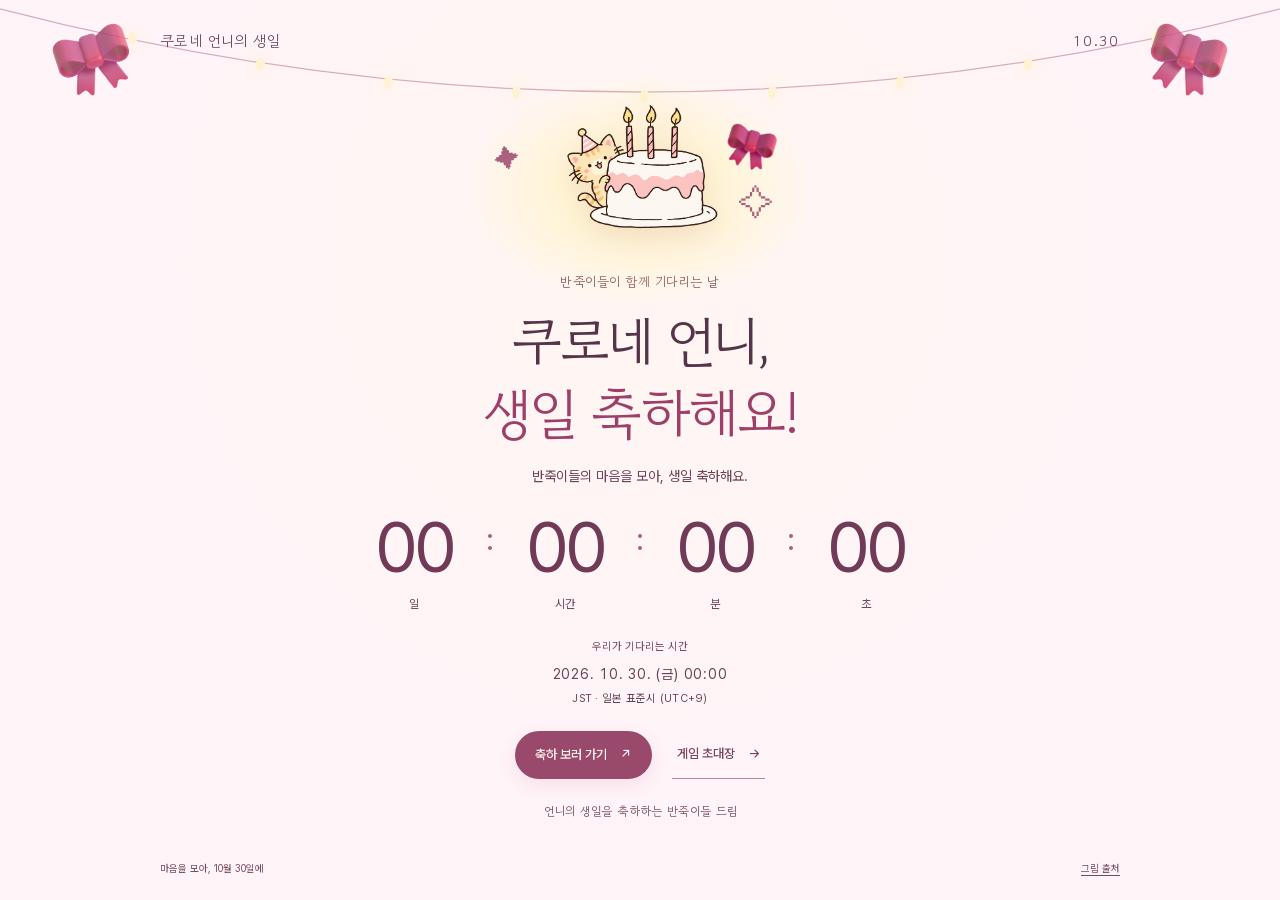
==== commit 15d2111e: "Celebrate October 30 JST with a pink birthday countdown and updated supporters" ====
--- a/index.html
+++ b/index.html
@@ -10,29 +10,8 @@
   <link rel="preload" as="image" href="/assets/stationery/envelope-ginger-v3.png" />
   <link rel="preload" href="/fonts/gowun-dodum-korean.woff2" as="font" type="font/woff2" crossorigin />
   <link rel="preload" href="/fonts/pretendard-variable.woff2" as="font" type="font/woff2" crossorigin />
-  <title>쿠로네 언니의 생일 파티에 초대합니다</title>
+  <title>쿠로네 언니의 생일을 기다리며 · 10월 30일</title>
   <meta name="description" content="10월 30일, 쿠로네 언니의 생일을 함께 축하해요. 반죽이들을 위한 특별한 초대장." />
-  <script>
-    // Apply the remembered cover before the engine and character art download.
-    // Read-only; the canonical state machine lives in InvitationMemory.ts.
-    try {
-      const memory = JSON.parse(localStorage.getItem('kurone_invitation_memory_v1') || 'null');
-      let cozy = false;
-      try {
-        const appearance = JSON.parse(localStorage.getItem('kurone_invitation_appearance_v1') || 'null');
-        cozy = appearance?.version === 1 && appearance?.cozy === true;
-      } catch { /* Invalid preferences do not hide the remembered cover. */ }
-      const ended = ['kurone_party_ending_archive', 'kurone_ending_archive'].some(key => {
-        try { const rows = JSON.parse(localStorage.getItem(key) || 'null');
-          return Array.isArray(rows) && rows.some(row => row && ['bad','normal','true','steward','reverie'].includes(row.id) && row.unlocked !== false);
-        } catch { return false; }
-      });
-      if (!cozy && location.hash !== '#birthday' && (ended || (memory && memory.version === 1 && memory.stage === 3))) {
-        document.documentElement.dataset.endedInvitation = 'true';
-        document.title = '30번 손님 — 언니의 오리고기 파티';
-      }
-    } catch { /* Invitation still opens when storage is unavailable. */ }
-  </script>
   <style>
     @font-face { font-family:'Pretendard Variable'; src:url('/fonts/pretendard-variable.woff2') format('woff2'); font-weight:45 920; font-style:normal; font-display:swap; }
     @font-face { font-family:'Gowun Dodum'; src:url('/fonts/gowun-dodum-korean.woff2') format('woff2'); font-weight:400; font-style:normal; font-display:swap; }
@@ -198,12 +177,12 @@
       .reading-tabs { grid-template-columns: 1fr; }
     }
   </style>
-  <script type="module" crossorigin src="/assets/main-xkxyqH1Z.js"></script>
+  <script type="module" crossorigin src="/assets/main-CICos4M8.js"></script>
   <link rel="modulepreload" crossorigin href="/assets/phaser-B61OQUcB.js">
-  <link rel="stylesheet" crossorigin href="/assets/main-BXgUkiEw.css">
+  <link rel="stylesheet" crossorigin href="/assets/main-DEQBN3Az.css">
 </head>
 <body>
   <div id="game-container"></div>
-  <div id="invitation-loading" role="status"><img class="birthday-loading" src="/assets/stationery/cake-ginger-v3.png" alt="" width="140" height="140"><p class="birthday-loading">쿠로네 언니 생일 축하해</p><small class="birthday-loading">10월 30일</small><p class="ended-loading">쿠로네 언니 생일 축하해</p><small class="ended-loading">저장된 기록을 준비하고 있습니다.</small></div>
+  <div id="invitation-loading" role="status"><img class="birthday-loading" src="/assets/stationery/cake-ginger-v3.png" alt="" width="140" height="140"><p class="birthday-loading">쿠로네 언니 생일 축하해</p><small class="birthday-loading">2026. 10. 30. 00:00 JST</small><p class="ended-loading">쿠로네 언니 생일 축하해</p><small class="ended-loading">저장된 기록을 준비하고 있습니다.</small></div>
 </body>
 </html>
--- a/assets/main-DEQBN3Az.css
+++ b/assets/main-DEQBN3Az.css
@@ -0,0 +1 @@
+#birthday-countdown{--birthday-background:#f8dfe9;--birthday-warmth:.7;position:fixed;top:0;right:0;bottom:0;left:0;z-index:46;overflow-y:auto;overflow-x:hidden;overscroll-behavior:contain;touch-action:pan-y;background:radial-gradient(ellipse at 50% 28%,#fff8ed88,transparent 62%),var(--birthday-background);color:#553449;font:15px/1.7 Pretendard Variable,sans-serif;font-synthesis:none;isolation:isolate;transition:background-color 1s linear}#birthday-countdown [hidden]{display:none!important}.birthday-welcome-wrap{position:relative;z-index:2;width:min(1040px,100%);min-height:100%;margin:auto;display:flex;flex-direction:column;padding:0 max(40px,env(safe-area-inset-right)) 0 max(40px,env(safe-area-inset-left))}.birthday-welcome-header{display:flex;justify-content:space-between;gap:20px;padding:max(28px,env(safe-area-inset-top)) 0 18px;font:15px/1.7 Gowun Dodum,sans-serif;letter-spacing:.025em;color:#664357}.birthday-welcome-header span:last-child{font-variant-numeric:tabular-nums;letter-spacing:.12em}.birthday-welcome-main{flex:1;display:flex;flex-direction:column;align-items:center;justify-content:center;text-align:center;padding:0 0 35px}.birthday-cake-scene{position:relative;width:240px;height:206px;margin:-8px 0 0;flex:none}.birthday-welcome-cake{position:relative;width:100%;height:100%;object-fit:contain;filter:drop-shadow(0 10px 14px #a34b7422)}.birthday-cake-glow{position:absolute;top:8%;right:-20%;bottom:-15%;left:-20%;border-radius:50%;background:radial-gradient(ellipse,#fff6c8 0,#ffe8dc99 35%,transparent 68%);opacity:calc(.12 + var(--birthday-warmth)*.7);transform:scale(calc(.7 + var(--birthday-warmth)*.4));transition:opacity 1s,transform 1s}.birthday-ribbon{object-fit:contain;filter:hue-rotate(350deg) saturate(.6) brightness(1.25);pointer-events:none}.birthday-cake-ribbon{position:absolute;right:-18px;top:54px;width:54px;height:54px;transform:rotate(17deg)}.birthday-sparkle{position:absolute;color:#9b486c;font-family:serif;font-size:25px;opacity:calc(.2 + var(--birthday-warmth)*.65)}.birthday-sparkle-a{left:-25px;top:75px;transform:rotate(-12deg)}.birthday-sparkle-b{right:-14px;bottom:35px;font-size:35px}.birthday-welcome-eyebrow{font:13px/1.6 Gowun Dodum,sans-serif;color:#754259;letter-spacing:.04em;margin:2px 0 13px}#birthday-countdown h1{font:400 clamp(34px,4.5vw,55px)/1.3 "Gowun Dodum",sans-serif;letter-spacing:-.05em;margin:0;color:#553449;outline:none;word-break:keep-all}#birthday-countdown h1 em{font-style:normal;color:#9e3f69}.birthday-welcome-message{font-size:14px;color:#6d4058;margin:17px 0 22px;word-break:keep-all;min-height:24px}.birthday-time{display:flex;align-items:flex-start;justify-content:center;width:min(550px,100%);gap:clamp(8px,2vw,22px);font-variant-numeric:tabular-nums;flex:none}.birthday-time-unit{display:flex;flex-direction:column;align-items:center;min-width:0;flex:1}.birthday-time-unit b{display:block;font:400 clamp(40px,6vw,70px)/1.05 "Pretendard Variable",sans-serif;letter-spacing:-.045em;color:#713b57}.birthday-time-unit small{font-size:12px;color:#70475d;margin-top:9px}.birthday-time-colon{font-size:32px;line-height:1.8;color:#a56583}.birthday-target{display:flex;flex-direction:column;gap:3px;margin:24px 0 23px;color:#684154;font-variant-numeric:tabular-nums}.birthday-target>span{font-size:11px;color:#7a4b61;margin-bottom:3px}.birthday-target time{font-size:14px;letter-spacing:.055em}.birthday-target small{font-size:11px;letter-spacing:.025em}.birthday-welcome-actions{display:flex;align-items:center;justify-content:center;flex-wrap:wrap;gap:12px 26px}#birthday-countdown button{min-height:48px;min-width:44px;padding:13px 20px;border:0;border-radius:25px;background:transparent;font:500 13px/1.6 Pretendard Variable,sans-serif;color:#78435d;cursor:pointer;touch-action:manipulation}#birthday-countdown [data-countdown-action=tribute]{background:#99496b;color:#fff8ed;box-shadow:0 6px 18px #b45a7d20}#birthday-countdown [data-countdown-action=tribute]:hover{background:#843a5b}#birthday-countdown [data-countdown-action=invitation]{padding-inline:5px;border-radius:0;border-bottom:1px solid #bc859c}#birthday-countdown button span{margin-left:10px}#birthday-countdown :is(button,a):focus-visible{outline:2px solid #803851;outline-offset:5px}.birthday-welcome-signature{font:12px/1.8 Gowun Dodum,sans-serif;color:#75495c;margin:21px 0 0;word-break:keep-all}.birthday-welcome-footer{display:flex;justify-content:space-between;align-items:center;gap:15px;flex-wrap:wrap;padding:0 0 max(20px,env(safe-area-inset-bottom));color:#75495c;font-size:10px}.birthday-welcome-footer a{color:inherit;text-decoration:underline;text-underline-offset:3px;min-height:24px;display:inline-flex;align-items:center}.birthday-garland{position:absolute;z-index:1;left:0;right:0;top:-8px;height:140px;pointer-events:none;overflow:hidden}.birthday-garland svg{width:100%;height:100%;fill:none;stroke:#b76c8c;stroke-width:1.25;opacity:.55}.birthday-garland i{position:absolute;left:calc(10% + var(--i)*10%);top:calc(20px + (4 - min(var(--i),8 - var(--i)))*-7px);width:9px;height:13px;border-radius:45% 45% 50% 50%;background:#fff2d7;opacity:calc(.25 + var(--birthday-warmth)*.75);box-shadow:0 0 calc(4px + var(--birthday-warmth)*18px) #fff1be;transform:translateY(30px)}.birthday-ribbon-left,.birthday-ribbon-right{position:absolute;top:23px;width:84px;height:84px;opacity:.8}.birthday-ribbon-left{left:13%;transform:rotate(-18deg)}.birthday-ribbon-right{right:13%;transform:rotate(18deg)}.birthday-confetti{position:absolute;z-index:3;top:0;right:0;bottom:0;left:0;pointer-events:none;overflow:hidden}.birthday-confetti i{position:absolute;left:calc(3% + var(--i)*5.5%);top:-30px;width:6px;height:12px;border-radius:2px;background:#d983a4;opacity:0}.birthday-confetti i:nth-child(3n){background:#f0c26f;border-radius:50%;width:7px;height:7px}.birthday-confetti i:nth-child(3n+1){background:#b27fa4}[data-phase=birthday] .birthday-confetti i{animation:birthday-confetti 6s ease-out both;animation-delay:calc(var(--i)*.08s)}[data-phase=birthday] .birthday-cake-glow{background:radial-gradient(ellipse,#fff4af,transparent 67%)}.birthday-live-status{position:absolute;width:1px;height:1px;clip-path:inset(50%);overflow:hidden;white-space:nowrap}@keyframes birthday-confetti{0%{transform:translateY(-25px) rotate(0);opacity:0}12%{opacity:.7}85%{opacity:.5}to{transform:translateY(95vh) rotate(280deg);opacity:0}}@media(max-width:600px){.birthday-welcome-wrap{padding-inline:max(24px,env(safe-area-inset-left),env(safe-area-inset-right))}.birthday-welcome-header{padding-top:max(22px,env(safe-area-inset-top));font-size:13px}.birthday-welcome-main{padding-bottom:26px}.birthday-cake-scene{width:200px;height:178px;margin:0}.birthday-cake-ribbon{width:45px;height:45px;right:-12px;top:48px}.birthday-welcome-eyebrow{font-size:12px;margin-bottom:11px}.birthday-welcome-message{font-size:12px;margin:15px 0 23px}.birthday-time{gap:8px}.birthday-time-unit b{font-size:clamp(38px,11vw,50px)}.birthday-time-colon{font-size:24px;line-height:1.7}.birthday-target{margin-top:22px;margin-bottom:22px}.birthday-welcome-actions{flex-direction:column;gap:7px}.birthday-welcome-signature{font-size:11px;margin-top:20px}.birthday-welcome-footer{justify-content:center;text-align:center;gap:2px 12px}.birthday-welcome-footer>span{display:none}.birthday-ribbon-left,.birthday-ribbon-right{width:58px;height:58px;top:40px}.birthday-ribbon-left{left:-15px}.birthday-ribbon-right{right:-15px}}@media(max-height:700px){.birthday-cake-scene{width:158px;height:135px;margin:0}.birthday-cake-ribbon{width:38px;height:38px;top:38px;right:-10px}.birthday-welcome-main{padding-top:8px}.birthday-welcome-message{margin-top:12px;margin-bottom:18px}.birthday-welcome-header{padding-bottom:12px}.birthday-target{margin-block:18px}.birthday-welcome-signature{margin-top:16px}}@media(max-height:450px)and (min-width:601px){.birthday-welcome-main{display:grid;grid-template-columns:210px minmax(300px,1fr);column-gap:35px;max-width:750px;width:100%;margin:auto;padding-top:0}.birthday-cake-scene{grid-row:1/7;width:210px;height:190px}.birthday-welcome-main h1{font-size:31px}.birthday-welcome-eyebrow{margin:0 0 5px;font-size:11px}.birthday-welcome-message{margin:7px 0;font-size:12px}.birthday-time-unit b{font-size:39px}.birthday-time-colon{font-size:22px}.birthday-time-unit small{margin-top:3px;font-size:10px}.birthday-target{margin:9px 0}.birthday-target>span{display:none}.birthday-target time{font-size:12px}.birthday-target small{font-size:10px}.birthday-welcome-actions{gap:15px}.birthday-welcome-actions button{font-size:11px!important;min-height:44px!important;padding:10px 12px!important}.birthday-welcome-signature{display:none}.birthday-welcome-header{padding-top:15px;font-size:12px}.birthday-welcome-footer{padding-bottom:10px}.birthday-ribbon-left,.birthday-ribbon-right{width:55px;height:55px}}@media(prefers-reduced-motion:reduce){#birthday-countdown,.birthday-cake-glow{transition:none}[data-phase=birthday] .birthday-confetti i{animation:none}}@media(max-height:450px)and (min-width:601px){.birthday-garland{height:52px}.birthday-garland i{top:calc(var(--y)*.36 - 2px)}.birthday-garland>.birthday-ribbon{display:none}}.birthday-garland i{top:calc(var(--y) - 2px);transform:none}.birthday-ribbon-left{left:4%}.birthday-ribbon-right{right:4%}.birthday-welcome-actions{gap:10px 20px}@media(max-width:600px){.birthday-welcome-actions{flex-direction:row;gap:10px 16px}.birthday-welcome-actions button{padding-inline:16px!important}.birthday-welcome-actions [data-countdown-action=invitation]{padding-inline:3px!important}.birthday-ribbon-left{left:-15px;top:58px}.birthday-ribbon-right{right:-15px;top:58px}}@media(max-height:850px)and (min-height:451px){.birthday-cake-scene{width:154px;height:128px;margin:0}.birthday-cake-ribbon{width:38px;height:38px;top:36px;right:-12px}.birthday-welcome-main{padding:5px 0 24px}.birthday-welcome-eyebrow{font-size:11px;margin:0 0 8px}.birthday-welcome-main h1{font-size:clamp(31px,3.8vw,44px)}.birthday-welcome-message{margin:10px 0 16px;font-size:12px}.birthday-time-unit b{font-size:clamp(38px,5.5vw,58px)}.birthday-time-unit small{font-size:11px;margin-top:5px}.birthday-time-colon{font-size:26px}.birthday-target{margin:18px 0;font-size:12px;gap:2px}.birthday-target time{font-size:13px}.birthday-target small,.birthday-target>span{font-size:10px}.birthday-welcome-signature{margin-top:14px;font-size:11px}}@media(max-height:620px)and (max-width:600px){.birthday-welcome-header{padding-top:16px;padding-bottom:8px}.birthday-cake-scene{width:114px;height:90px}.birthday-cake-ribbon{width:29px;height:29px;right:-10px;top:30px}.birthday-welcome-main{padding:0 0 16px}.birthday-welcome-main h1{font-size:28px;line-height:1.25}.birthday-welcome-eyebrow{font-size:10px;margin-bottom:5px}.birthday-welcome-message{font-size:11px;min-height:18px;line-height:1.6;margin:6px 0 12px}.birthday-time-unit b{font-size:36px}.birthday-time-unit small{font-size:10px;margin-top:4px}.birthday-time-colon{font-size:23px;line-height:1.6}.birthday-target{margin:14px 0;gap:2px;line-height:1.5}.birthday-target>span{display:none}.birthday-target time{font-size:12px}.birthday-target small{font-size:10px}.birthday-welcome-actions{gap:8px 12px}.birthday-welcome-actions button{font-size:11px!important;padding-inline:12px!important;min-height:44px!important}.birthday-welcome-signature{display:none}.birthday-welcome-footer{font-size:9px;padding-bottom:12px}.birthday-sparkle{font-size:18px}.birthday-sparkle-a{top:25px;left:-22px}.birthday-sparkle-b{font-size:22px;bottom:10px;right:-16px}}.reading-overlay[data-panel=piano] .reading-sheet{max-width:840px;background:#291d18;color:#e6d6b8;border-color:#796148}.reading-overlay[data-panel=piano] .reading-content{background:linear-gradient(90deg,#251a15,#39271d 45%,#251a15)}.piano-score{max-width:620px;margin:4px auto 18px;padding:18px 22px;background:#e3d5ad;color:#3b2e22;box-shadow:0 5px 10px #0008;transform:rotate(-.5deg)}.piano-score h3{margin:5px 0 12px;font-family:serif;font-size:24px}.piano-score p{line-height:1.6}.piano-score-notes{display:flex;justify-content:space-between;gap:5px;list-style:none;padding:0;border-block:1px solid #746442;background:repeating-linear-gradient(transparent 0 10px,#74644230 10px,#74644230 11px)}.piano-score-notes li{display:grid;justify-items:center;gap:6px;flex:1;padding:8px 0}.piano-score-notes li>span{font-size:32px}.piano-score-notes small{font:12px monospace}.piano-score-notes [data-matched=true]{background:#55714338}.piano-score-notes [aria-current=true]{background:#bc722b44;outline:2px solid #886631}.piano-listen{display:flex;flex-wrap:wrap;gap:8px;justify-content:center}.piano-status{min-height:2.5em;font-size:15px;line-height:1.6}.piano-keyboard{display:flex;padding:12px 6px 6px;border-top:8px solid #160e0c;background:#130d0b;border-radius:3px;overflow-x:auto}.piano-keyboard button{position:relative;flex:1;min-width:44px;min-height:160px;border-radius:0 0 5px 5px;margin:0 1px;padding:80px 1px 12px;background:linear-gradient(90deg,#b9b29f,#f3eedb 18%,#e8e2ca 85%,#a19b87);color:#30251c;border:1px solid #15100a;display:flex;flex-direction:column;align-items:center;justify-content:flex-end;gap:4px;box-shadow:inset 0 -5px #a89f83}.piano-keyboard button[data-sounding=true]{background:#e9b35c;box-shadow:inset 0 -2px #8c6429}.piano-keyboard kbd{font:12px monospace}.piano-keyboard small{font-size:11px;color:#6b6458}.piano-caption{font-size:13px;line-height:1.6}.piano-secret:empty{display:none}.piano-secret{margin:20px auto 4px;border-top:1px solid #9f8059;padding:15px 0}.piano-secret h3{font:24px Georgia,serif;letter-spacing:2px}.piano-secret p{line-height:1.7}@media(max-width:480px){.piano-score{padding:12px}.piano-score h3{font-size:20px}.piano-keyboard{padding:10px 2px 4px}.piano-keyboard button{min-width:44px;margin:0;min-height:140px}.piano-keyboard button>kbd{font-size:10px}.piano-keyboard button>small{display:none}.piano-listen button{flex:1;font-size:13px;padding:8px}.piano-score-notes{gap:1px}}.piano-key{position:relative;flex:1;min-width:52px}.piano-key>button{width:100%;margin:0;min-width:52px}.piano-key>.piano-black-key{position:absolute;right:-22px;top:0;z-index:2;width:44px;min-width:44px;min-height:88px;height:58%;padding:28px 0 10px;background:transparent;border:0;box-shadow:none;color:#eee5d1;isolation:isolate;gap:3px}.piano-key>.piano-black-key:before{content:"";position:absolute;top:0;right:5px;bottom:0;left:5px;z-index:-1;background:linear-gradient(90deg,#090908,#302e29,#090908);border-bottom:5px solid #080807;border-radius:0 0 3px 3px}.piano-black-key b{font-size:11px}.piano-black-key small{display:none}.piano-key>.piano-black-key[data-sounding=true]{background:transparent;box-shadow:none}.piano-black-key[data-sounding=true]:before{background:#976a29}@media(max-width:480px){.piano-score{padding:10px;margin:0 auto 10px}.piano-score>small,.piano-score>p:not(.piano-caption){display:none}.piano-score h3{font-size:18px;margin:2px 0 8px}.piano-score-notes{margin:8px 0}.piano-score-notes li{gap:3px;padding:5px 0}.piano-score-notes li>span{font-size:22px}.piano-score-notes li>small{display:none}.piano-score .piano-caption{font-size:12px;line-height:1.4;margin:7px 0 0}.piano-listen{gap:5px}.piano-listen button{font-size:12px!important;padding:6px!important;min-height:44px}.piano-status{font-size:13px;line-height:1.4;min-height:0;margin:10px 0}.piano-key>button{min-height:130px}.piano-key>.piano-black-key{min-height:76px;padding:16px 0 9px}.piano-caption{font-size:12px;line-height:1.4}}.piano-written-note{position:relative;width:22px;height:32px;margin-bottom:12px;transform:translateY(var(--note-y));font-size:0!important}.piano-written-note:before{content:"";position:absolute;width:11px;height:8px;border:2px solid #3a2a1d;border-radius:50%;background:#3a2a1d;bottom:0;left:2px;transform:rotate(-18deg)}.piano-written-note:after{content:"";position:absolute;width:2px;height:26px;background:#3a2a1d;bottom:4px;left:13px}.piano-written-note[data-hollow=true]:before{background:transparent}.piano-written-note[data-flag=true]{border-top:0}.piano-written-note[data-flag=true]:after{width:10px;border-right:3px solid #3a2a1d;background:linear-gradient(90deg,#3a2a1d 0 2px,transparent 2px);border-radius:0 80% 60% 0}.capture-overlay{position:fixed;top:0;right:0;bottom:0;left:0;z-index:20000;overflow:hidden;background:#030507eb;color:#f2eee5;font-family:inherit;isolation:isolate;touch-action:none;user-select:none;-webkit-user-select:none;-webkit-touch-callout:none}.capture-overlay:after{content:"";position:absolute;top:0;right:0;bottom:0;left:0;pointer-events:none;background:radial-gradient(ellipse at 50% 28%,transparent 12%,rgba(0,0,0,.3) 45%,#020304 90%);z-index:-1}.capture-portrait{position:absolute;left:50%;top:3%;height:76%;max-height:580px;width:auto;max-width:none;transform:translate(-50%);filter:grayscale(.65) brightness(1.65);opacity:.9;z-index:-2;animation:capture-impact .45s ease-out backwards}.capture-top{position:absolute;top:max(16px,env(safe-area-inset-top));left:max(18px,env(safe-area-inset-left));right:max(18px,env(safe-area-inset-right));display:flex;align-items:center;justify-content:space-between;gap:12px;font-size:14px;letter-spacing:.08em;text-shadow:0 2px 4px #000}.capture-top button{min-height:44px;padding:8px 14px;background:#111719;color:#deded8;border:1px solid #65716e;font:inherit;border-radius:2px}.capture-controls{position:absolute;bottom:max(28px,env(safe-area-inset-bottom));left:16px;right:16px;display:flex;align-items:center;flex-direction:column;text-align:center;gap:12px;text-shadow:0 2px 5px #000}.capture-controls h2{margin:0;font-size:clamp(23px,5vw,36px);font-weight:600;letter-spacing:.04em;line-height:1.4}.capture-controls p{margin:0;font-size:16px;line-height:1.5}.capture-controls [data-capture-action]{width:min(320px,100%);min-height:64px;padding:14px 18px;background:#e8dfd3;color:#231c1b;border:2px solid #e8dfd3;border-radius:3px;font:inherit;font-size:19px;font-weight:650;touch-action:none}.capture-overlay[data-held=true] [data-capture-action]{background:#bfa497;border-color:#f2ded1}.capture-overlay button:focus-visible{outline:3px solid #fff;outline-offset:4px}.capture-controls progress{-webkit-appearance:none;-moz-appearance:none;appearance:none;width:min(320px,100%);height:7px;border:0;background:#3c3431}.capture-controls progress::-webkit-progress-bar{background:#3c3431}.capture-controls progress::-webkit-progress-value{background:#efe2d2}.capture-controls progress::-moz-progress-bar{background:#efe2d2}.capture-controls .capture-warning{font-size:13px;color:#d4b9ad}.capture-overlay [hidden]{display:none!important}.capture-overlay[data-capture-phase=struggle]{background:#0305076b;transition:background .35s}.capture-overlay[data-capture-phase=struggle] .capture-portrait{opacity:0;transition:opacity .28s}.capture-overlay[data-capture-phase=released] .capture-portrait{opacity:.2;transition:opacity .2s}.capture-overlay[data-capture-phase=expelled] .capture-portrait{filter:grayscale(1) brightness(.7);transform:translate(-50%) scale(1.13);transition:transform .7s,filter .7s}.capture-overlay[data-paused=true] .capture-portrait{visibility:hidden}.capture-overlay[data-paused=true] .capture-controls{opacity:.4;pointer-events:none}@keyframes capture-impact{0%{transform:translate(-50%) scale(.75);opacity:0}40%{transform:translate(-49%) scale(1.08);opacity:1}70%{transform:translate(-51%) scale(1.025)}to{transform:translate(-50%) scale(1);opacity:.9}}@media(max-height:480px){.capture-controls{left:44%;right:20px;bottom:18px;gap:8px}.capture-controls h2{font-size:23px}.capture-portrait{left:24%;top:0;height:115%}.capture-controls p{font-size:14px}.capture-controls [data-capture-action]{min-height:56px;font-size:17px}.capture-top{top:8px}}@media(prefers-reduced-motion:reduce){.capture-portrait{animation:none!important;transition:none!important}.capture-overlay[data-capture-phase=expelled] .capture-portrait{transform:translate(-50%)}}.capture-turns{display:flex;gap:12px;justify-content:center;width:min(440px,100%)}.capture-controls .capture-turns button{flex:1;width:0;min-height:64px;min-width:0;border-radius:28px;border:2px solid #8e7f64;background:#26302b;color:#e0d6bd;text-shadow:none;transition:transform .2s}.capture-controls .capture-turns [data-open=true]{background:#d8bc80;color:#292b22;border-color:#f5e8b8;transform:translateY(-4px)}@media(max-width:400px){.capture-turns{gap:7px}.capture-controls .capture-turns button{font-size:14px;padding:8px}}@media(prefers-reduced-motion:reduce){.capture-turns button{transition:none;transform:none!important}}[data-panel=inventory]{font-family:Gowun Dodum,Apple SD Gothic Neo,sans-serif}[data-panel=inventory] [hidden]{display:none!important}[data-panel=inventory] .reading-sheet{width:min(100%,900px);height:min(620px,100%);background:#1b1e1c;border:1px solid #55564e;border-radius:2px}[data-panel=inventory] .reading-sheet>header{padding:20px 24px 14px;border:0}[data-panel=inventory] h2{display:flex;align-items:baseline;gap:12px;color:#e3dfd1;font-size:22px;font-weight:400}[data-panel=inventory] .inventory-count{font-size:13px;color:#aaa99d}[data-panel=inventory] .journal-navigation{background:transparent;border-color:#41433c}[data-panel=inventory] .journal-navigation button{color:#a6aaa0;border-bottom-width:1px}[data-panel=inventory] .journal-navigation button[aria-pressed=true]{color:#e7dfc8;border-color:#c1b494;background:transparent}[data-panel=inventory] .reading-content{display:grid;grid-template-columns:minmax(0,1.45fr) minmax(230px,1fr);gap:24px;flex:1;overflow:hidden;padding:22px 24px}[data-panel=inventory] .reading-inventory{grid-template-columns:repeat(3,minmax(0,1fr));align-content:start;overflow-y:auto;min-height:0;margin:0;gap:8px 10px;padding:3px;scrollbar-color:#696b60 #1b1e1c;scrollbar-width:thin}[data-panel=inventory] .reading-inventory button{min-height:114px;padding:12px 4px 10px;gap:8px;color:#c9c9bc;background:transparent;border:1px solid transparent;border-bottom-color:#393d35;border-radius:0}[data-panel=inventory] .reading-inventory button:hover{background:#ffffff05;border-bottom-color:#8b8a78}[data-panel=inventory] .reading-inventory button[aria-pressed=true]{background:#ffffff08;border-color:#928b76;color:#f1e5c9;box-shadow:none}[data-panel=inventory] .reading-inventory button:focus-visible{outline:2px solid #d4c49e;outline-offset:1px}[data-panel=inventory] .inventory-icon{width:58px;height:58px;padding:0;opacity:1}[data-panel=inventory] .inventory-name{font-size:13px;line-height:1.5}[data-panel=inventory] .inventory-detail{display:flex;flex-direction:column;align-items:center;justify-content:center;gap:28px;min-height:0;min-width:0;margin:0;padding:24px 0 24px 24px;overflow-y:auto;border:0;border-left:1px solid #41433c;border-radius:0;background:transparent;color:#d8d7cc;font-family:inherit;scrollbar-color:#696b60 #1b1e1c;scrollbar-width:thin}[data-panel=inventory] .inventory-preview{width:144px;height:144px;padding:0;background:transparent;border-radius:0}[data-panel=inventory] .inventory-description{min-width:0;width:100%}[data-panel=inventory] .inventory-detail h3{font-size:20px;line-height:1.5;font-weight:400;color:#eee4cd;margin:0 0 12px}[data-panel=inventory] .inventory-detail p{font-size:16px;line-height:1.85;margin:0}[data-panel=inventory] .inventory-detail button{margin-top:18px;background:transparent;color:#e2d6b9;border-color:#737160;border-radius:0}[data-panel=inventory] .inventory-detail:focus-visible{outline:2px solid #d4c49e;outline-offset:-2px}[data-panel=inventory] .inventory-help{margin:0;color:#9d9f92;font-size:12px;line-height:1.6}[data-panel=inventory] .reading-footer{padding:0 24px 18px}[data-panel=inventory] .reading-close{background:transparent;border:0;color:#bdbbaa}[data-panel=inventory] .inventory-empty{grid-column:1 / -1;text-align:center;align-self:center;color:#a6aa9b;padding:28px 12px}[data-panel=inventory][data-empty=true] .reading-content{grid-template-columns:1fr}[data-panel=inventory][data-empty=true] .reading-inventory{align-content:center}[data-panel=inventory][data-history=true] .reading-content{display:flex;min-height:0}[data-panel=inventory] .dialogue-history{flex:1;min-height:0;overflow-y:auto;padding:0 6px;scrollbar-color:#696b60 #1b1e1c}[data-panel=inventory] .dialogue-history article{padding:18px 0;border-bottom:1px solid #393d35;max-width:68ch;margin:auto}[data-panel=inventory] .dialogue-history h3{font-size:13px;font-weight:400;color:#ada38e;margin:0 0 10px}[data-panel=inventory] .dialogue-history p{font-size:16px;line-height:1.9;color:#e1dfd1;margin:0;white-space:pre-line;word-break:keep-all;overflow-wrap:anywhere}[data-panel=inventory] .dialogue-history:focus-visible{outline:1px solid #c1b494;outline-offset:2px}@media(max-width:700px){[data-panel=inventory] .reading-sheet>header{padding:14px 16px 8px}[data-panel=inventory] .reading-content{grid-template-columns:minmax(0,1fr);grid-template-rows:minmax(100px,1fr) auto;gap:16px;padding:12px 16px}[data-panel=inventory] .reading-inventory{grid-template-columns:repeat(3,minmax(0,1fr));gap:6px}[data-panel=inventory] .reading-inventory button{min-height:104px;padding:8px 3px}[data-panel=inventory] .inventory-icon{width:48px;height:48px}[data-panel=inventory] .inventory-detail{display:grid;grid-template-columns:72px minmax(0,1fr);align-items:center;justify-content:start;gap:16px;padding:16px 0 0;border-left:0;border-top:1px solid #41433c;max-height:32vh;max-height:32dvh}[data-panel=inventory] .inventory-preview{width:72px;height:72px}[data-panel=inventory] .inventory-detail h3{font-size:17px;margin-bottom:7px}[data-panel=inventory] .inventory-detail p{font-size:15px;line-height:1.7}[data-panel=inventory] .reading-footer{padding:0 16px 12px}[data-panel=inventory][data-empty=true] .reading-content{grid-template-rows:minmax(0,1fr)}}@media(max-width:359px){[data-panel=inventory] .reading-inventory{grid-template-columns:repeat(2,minmax(0,1fr))}}@media(max-height:480px)and (min-width:521px){[data-panel=inventory] .reading-sheet>header{padding:8px 16px}[data-panel=inventory] .reading-content{grid-template-columns:minmax(0,1fr) minmax(230px,1fr);grid-template-rows:minmax(0,1fr);padding:10px 16px;gap:16px}[data-panel=inventory] .reading-inventory{grid-template-columns:repeat(3,minmax(0,1fr))}[data-panel=inventory] .inventory-detail{display:flex;justify-content:start;max-height:none;padding:8px 0 8px 16px;border-top:0;border-left:1px solid #41433c;gap:12px}[data-panel=inventory] .inventory-preview{width:72px;height:72px}}.journal-navigation{display:flex;gap:4px;padding:8px 16px 0;border-bottom:1px solid #49584b;flex-shrink:0}.reading-sheet .journal-navigation button{flex:1;min-width:0;background:transparent;border:0;border-bottom:3px solid transparent;border-radius:0;padding:10px 4px;color:#c2c7bd}.reading-sheet .journal-navigation button[aria-pressed=true]{color:#f4e4bf;border-bottom-color:#d2b780;background:#ffffff06}.journal-objective{padding:0 0 0 14px;border-left:2px solid #c3aa7c}.journal-eyebrow{font-size:13px;color:#c6b48d;letter-spacing:.06em}.journal-objective h3{margin:4px 0 12px;font-size:20px}.journal-objective strong{display:block;margin:12px 0}.journal-objective summary{min-height:44px;cursor:pointer;padding:10px 0;color:#d9ccaf}.journal-objective details{margin:8px 0;border-block:1px solid #49584b}.journal-objective .journey-route{border-color:#847557;margin:4px 0 18px 9px;color:#d8ceb8}.journal-objective .journey-route li:before{background:#203029;border-color:#bc9f68}.journal-pause-note{color:#b7c0b5;font-size:13px;margin:0}[data-panel=case-board] .reading-sheet{width:min(100%,760px)}[data-panel=case-board] .reading-paper{background:transparent;color:#ded7c7;border-left:0;padding:0}[data-panel=case-board] .reading-evidence{border-color:#49584b}[data-panel=case-board] .reading-footer{border-top:1px solid #49584b;padding-top:12px}.pause-context{margin-bottom:18px;padding-bottom:14px;border-bottom:1px solid #49584b}.pause-context h3{font-size:18px;margin:4px 0 12px}.reading-sheet .pause-resume{width:100%;margin-bottom:12px;color:#17211c;background:#ddcaa5;border-color:#ddcaa5;font-size:17px}[data-panel=pause] .reading-options{grid-template-columns:1fr 1fr}.reading-sheet .pause-leave{margin-top:16px;background:transparent;border-color:transparent;text-decoration:underline;text-underline-offset:4px}@media(max-width:400px){.journal-navigation{padding:6px 10px 0}}#action-btns{position:absolute;display:grid;width:148px;grid-template-columns:repeat(6,minmax(0,1fr));grid-template-rows:44px 52px 60px;gap:4px}#action-btns button{grid-column:span 2;display:flex;flex-direction:column;justify-content:center;align-items:center;gap:3px}#action-btns [data-control=light],#action-btns [data-control=run]{grid-column:span 3}#action-btns [data-control=action]{grid-column:1/-1;font-size:18px!important;border-radius:12px!important}#action-btns small{display:block;color:#bdc6c1;font:11px/1.2 Gowun Dodum,sans-serif}#action-btns [data-control=action] small{font-size:12px}#action-btns [data-control=action][data-ready=true]{background:#d6c39d!important;color:#17211e!important;border-color:#efdbb5!important}#action-btns [data-control=action][data-ready=true] small{color:#354236}#action-btns [data-control=action][aria-pressed=true]{background:#e7d9bb!important;color:#17211e!important}#action-btns [data-blocked=true]{border-style:dashed!important}#action-btns [data-on=true] small{color:#efd69f}#touch-controls button:focus-visible{outline:2px solid #f2dcae;outline-offset:2px}#touch-controls button[hidden]{display:none!important}.cipher-picture{width:32px;height:32px;object-fit:contain;flex:none;filter:sepia(.2);pointer-events:none}.cipher-token-mark{display:inline-flex;flex-direction:column;align-items:center;justify-content:center;gap:4px;line-height:1.3;font-size:14px;min-width:0;color:inherit;vertical-align:middle}.cipher-token-mark>span{font-size:inherit!important;line-height:1.3!important;border:0!important;padding:0!important;color:inherit!important}.cipher-token-row{display:flex;gap:10px;justify-content:center;align-items:center;margin:15px 0}.cipher-token-row>.cipher-token-mark{flex:1;max-width:90px}.cipher-pair{position:relative;display:flex!important;flex-direction:column;align-items:center;gap:6px!important}.cipher-pair>b,.cipher-pair>.pair-source{display:block;border:0!important}.cipher-pair .cipher-picture{width:36px;height:36px}.pair-direction{font:24px/1 serif;color:#f1c67d;order:1}.cipher-pair>b{order:0}.cipher-pair>.pair-source{order:2}.cipher-visual-guide{margin:16px 0;padding:12px 0;border-block:1px solid #b9a47555}.guide-strip{display:grid;grid-template-columns:repeat(3,minmax(0,1fr));gap:10px}.guide-strip>div{position:relative;display:flex;align-items:center;flex-direction:column;gap:5px;text-align:center}.guide-strip small{font-size:12px;line-height:1.45;max-width:130px}.guide-strip i{position:absolute;right:-8px;top:9px;color:#e8bb67}.cipher-visual-guide>button{display:block;margin:10px auto 0;border:0!important;background:transparent!important;border-bottom:1px solid #b89f6d!important;font-size:13px!important;min-height:44px}.guide-demo{padding:12px 4px;text-align:center}.guide-demo[hidden]{display:none}.guide-stage{display:flex;justify-content:center;align-items:center;gap:20px;min-height:100px;margin:10px auto;background:#10171366;border-radius:40%}.guide-stage>b{font:30px Georgia,serif}.guide-demo p{font-size:14px;line-height:1.5}.guide-demo button{min-height:44px}.demo-digits{display:grid;gap:8px}.demo-digits strong{font:34px Georgia,serif;letter-spacing:5px}.demo-digits span{color:#edc177}.demo-fold{background:linear-gradient(90deg,#dbcca7 48%,#4c4432 49%,#4c4432 51%,#c1b99a 52%);color:#292a22;max-width:280px;border-radius:0;perspective:400px}.demo-fold[data-folded=true]>.cipher-token-mark:last-child{animation:demo-fold .5s ease-out}.demo-drawer{border:3px ridge #ae9262;background:#543e29;padding:10px;min-width:70px;box-shadow:0 8px #1a1c14}.demo-drawer[data-open=true]{transform:translateY(5px)}.demo-drawer>small{display:block}.demo-fragment{padding:12px;background:#d7c29a;color:#32291d;clip-path:polygon(0 0,100% 6%,95% 40%,100% 80%,95% 100%,0 95%,5% 60%)}.demo-decode{flex-direction:column;gap:5px}.demo-decode .cipher-token-mark{flex-direction:row}.demo-coordinates{display:grid;grid-template-columns:repeat(3,32px);gap:2px}.demo-coordinates span{height:30px;background:#243d3d}.demo-coordinates [data-row=true]{background:#8f7544}.demo-coordinates [data-column=true]{outline:2px solid #a5cdd0}.demo-coordinates [data-cross=true]{background:#dce5bd;color:#172019}.demo-seats{width:150px;height:130px;position:relative;background:radial-gradient(ellipse,#705139 0 35%,transparent 37%)}.demo-seats span{position:absolute;background:#c7c6ad;color:#263a31;border-radius:50%;width:30px;height:30px}.demo-seats span:nth-child(1){top:0;left:60px}.demo-seats span:nth-child(2){right:0;top:50px}.demo-seats span:nth-child(3){bottom:0;left:60px}.demo-seats span:nth-child(4){left:0;top:50px}.demo-seats [data-lit=true]{outline:3px solid #e3ba75}.demo-seats>b{position:absolute;top:40px;left:60px;font-size:34px}.cipher-calendar{max-width:310px;margin:10px auto 20px;padding:12px 14px 8px;background:#e5d6ae;color:#3c3225;box-shadow:3px 4px #bcaa80;display:flex;align-items:baseline;flex-wrap:wrap;gap:8px;transform:rotate(-1deg)}.calendar-month{font:32px Georgia,serif}.calendar-days{width:100%;display:grid;grid-template-columns:repeat(6,1fr);gap:3px;border-top:2px solid #9a7e56;padding-top:9px}.calendar-days span{text-align:center;line-height:30px}.calendar-days [data-party=true]{border:2px solid #984831;border-radius:50%;color:#7f3328;font-weight:700}.cipher-calendar figcaption{font-size:12px;margin-top:5px}.practice-date-answer{display:block;text-align:center;font:27px Georgia,serif}.cipher-date-drum{position:relative}.date-shaft{position:absolute;right:-13px;top:47%;z-index:1;color:#edce91;font:20px Georgia;text-shadow:0 1px 2px #000}.cipher-date-lock[data-linked=true]{gap:14px;max-width:330px}.practice-instruction{text-align:center;font-size:14px}.practice-reason{display:flex;justify-content:center;align-items:center;gap:30px;margin:12px}.practice-hardware{padding:20px!important;border-radius:16px;border:0!important;background:linear-gradient(110deg,#54412c,#302e23)!important;box-shadow:inset 0 0 0 4px #8b7352,0 6px 10px #0005}.practice-hardware[data-cipher-practice=mirror]{background:#283a37!important;box-shadow:inset 0 0 0 4px #8c9278}.practice-hardware h3{margin-bottom:12px}.practice-workbench{display:grid;gap:20px}.practice-pieces{display:flex;flex-wrap:wrap;justify-content:center;gap:8px;align-content:start}.practice-pieces button{min-width:62px;min-height:76px;background:#dbc69b!important;color:#352b22!important;border:1px solid #8e7251!important;border-radius:5px 5px 16px;box-shadow:0 3px #1b1a12;padding:8px!important}.practice-pieces [aria-pressed=true]{transform:translateY(-5px);outline:3px solid #eec473}.practice-pieces [data-used=true]{opacity:.28}.practice-carry{display:flex;justify-content:center;align-items:center;min-height:62px;gap:12px;margin:12px 0;font-size:14px}.practice-carry .cipher-token-mark{flex-direction:row}.practice-mirror-board{padding:14px;background:linear-gradient(90deg,#d9d1b8 48%,#8c907b 49%,#8c907b 51%,#b4c1b1 52%);color:#263a30;box-shadow:5px 6px #14251e}.practice-mirror-row{display:grid;grid-template-columns:1fr 20px 1fr;align-items:center;text-align:center;gap:8px;margin:10px 0;perspective:500px}.practice-mirror-row>button{min-height:76px;background:#e4e3ce!important;border:2px dashed #637c6c!important;color:#344d3d!important}.practice-mirror-board[data-folded=false] .practice-mirror-row>button{opacity:.35;transform:rotateY(-15deg)}.practice-mirror-board[data-folded=true] .practice-mirror-row>button{transition:transform .35s;transform:rotateY(0)}.mirror-crease{font:30px Georgia;color:#56735e}.empty-groove{font-size:30px;opacity:.55}.practice-drawer-board{display:grid;grid-template-columns:repeat(3,minmax(54px,1fr));gap:14px 8px}.practice-drawer-board>button{position:relative;min-height:115px;border:5px ridge #92744d!important;background:linear-gradient(#75573b,#4b3825)!important;color:#efdbb5!important;box-shadow:0 7px #1a1810;padding:5px 2px 17px!important;display:grid;place-items:center}.practice-drawer-board>button>small{font-size:14px}.practice-drawer-board>button[data-filled=true]{transform:translateY(4px)}.practice-drawer-board .drawer-handle{position:absolute;bottom:5px;width:24px;height:5px;background:#b9a375;border:1px solid #302617;border-radius:8px}.practice-workbench [data-verdict=wrong]{outline:3px solid #db886b}.practice-workbench [data-verdict=right]{outline:3px solid #b2ce93}.drawer-relations{display:grid;grid-template-columns:1fr 1fr;gap:10px;margin:15px 0}.drawer-relations>div{display:flex;align-items:center;justify-content:space-evenly;gap:5px;background:#ddcba7;color:#453c2a;padding:8px 5px;transform:rotate(-1deg);box-shadow:2px 2px #856e4a}.drawer-relations .cipher-picture{width:26px;height:26px}.drawer-relations .cipher-token-mark{font-size:12px}.cipher-answer-tray{display:flex;gap:8px;justify-content:center}.cipher-answer-tray>span{min-width:44px;flex:1;max-width:100px;min-height:68px;border-bottom:3px solid #bd9a5e;display:grid;place-items:center;background:#10170d55;border-radius:12px 12px 0 0}.cipher-answer-tray .cipher-picture{width:30px;height:30px}.cipher-order-strip{display:flex;gap:6px;align-items:center;justify-content:center;flex-wrap:wrap;margin:10px 0}.cipher-order-strip .cipher-token-mark{padding:7px;border-bottom:2px solid transparent}.cipher-order-strip [data-current=true]{border-color:#f3c46b;background:#f3c46b22}.cipher-order-strip>small{width:100%;font-size:13px;text-align:center}@keyframes demo-fold{0%{transform:rotateY(-90deg)}to{transform:rotateY(0)}}@media(min-width:680px){.practice-workbench{grid-template-columns:minmax(220px,1fr) minmax(180px,.75fr);align-items:center}}@media(max-width:480px){.practice-hardware{padding:13px!important}.cipher-date-lock[data-linked=true]{gap:11px;padding-inline:7px;grid-template-columns:repeat(4,minmax(44px,1fr))}.date-shaft{right:-11px;font-size:17px}.guide-strip{gap:8px}.guide-strip .cipher-picture{width:27px;height:27px}.guide-strip small{font-size:11px}.practice-pieces button{min-width:56px;min-height:70px}.practice-mirror-board{padding:8px}.cipher-token-mark{font-size:13px}.cipher-pair .cipher-picture{width:32px;height:32px}.cipher-answer-tray{gap:3px}.cipher-answer-tray .cipher-token-mark{font-size:12px}.guide-stage{gap:9px}.cipher-calendar{margin:8px auto 16px}.practice-instruction{font-size:13px}}@media(prefers-reduced-motion:reduce){.demo-fold[data-folded=true]>.cipher-token-mark:last-child{animation:none}.practice-mirror-board[data-folded=true] .practice-mirror-row>button{transition:none}}.cipher-apparatus .cipher-letter-grid{max-height:355px;overflow-y:auto;overscroll-behavior:contain;scrollbar-color:#ad9460 #20291b;padding-right:8px;scroll-padding:8px}.cipher-apparatus .cipher-pair{min-height:140px}.cipher-apparatus .cipher-pair:focus-visible{outline-offset:-3px}.completed-date-lock>summary{padding:10px;min-height:44px;cursor:pointer;color:#d1d9ac}.cipher-apparatus .cipher-seat-plan button{padding:4px!important;min-height:68px}.cipher-seat-plan .cipher-picture{width:32px;height:32px}.cipher-seat-plan small{font-size:11px}.document-transcript>summary{min-height:44px;padding:10px 0;font-size:14px;cursor:pointer}.cipher-solution-visual{margin:16px 0;padding:14px;background:#14201b;border-left:3px solid #bca473}.cipher-solution-visual>small{display:block;margin-bottom:12px}.solution-pair{display:inline-flex;flex-direction:column;align-items:center;gap:5px;width:24%;vertical-align:top}.solution-pair>b{font:24px Georgia;color:#ebc172}.solution-coordinate{display:flex;gap:12px;align-items:center;justify-content:space-around;padding:10px}.solution-coordinate b{font-size:26px}.cipher-solution-visual>.cipher-token-row{gap:4px}.practice-fold-strip{display:grid;grid-template-columns:repeat(6,minmax(0,1fr));max-width:480px;margin:16px auto;padding:10px 4px;background:#dfd4b6;color:#343f2d;position:relative;gap:3px}.practice-fold-strip:after{content:"";position:absolute;top:0;bottom:0;left:50%;border-left:2px dashed #666c50}.practice-fold-strip .cipher-picture{width:25px;height:25px}.practice-fold-strip .cipher-token-mark{font-size:11px}.practice-fold-strip[data-folded=true]{grid-template-columns:repeat(3,minmax(0,1fr));row-gap:16px;max-width:300px;box-shadow:4px 5px #13241b}.practice-fold-strip[data-folded=true]:after{top:50%;left:0;right:0;bottom:auto;border-left:0;border-top:2px dashed #666c50}.practice-fold-strip[data-folded=true]>.cipher-token-mark:nth-child(4){grid-row:2;grid-column:3}.practice-fold-strip[data-folded=true]>.cipher-token-mark:nth-child(5){grid-row:2;grid-column:2}.practice-fold-strip[data-folded=true]>.cipher-token-mark:nth-child(6){grid-row:2;grid-column:1}.cipher-numeric-symbol{width:32px;height:32px;display:grid;place-items:center;font:700 27px/1 Georgia,serif}.practice-fold-strip img,.practice-pieces img,.practice-mirror-board img,.drawer-relations img,.demo-fold img,.demo-fragment img{filter:brightness(.25) sepia(.6)}@media(max-width:480px){.practice-workbench{gap:12px}.practice-pieces{display:grid;grid-template-columns:repeat(4,minmax(44px,1fr));gap:7px}.practice-pieces button{min-width:44px;min-height:64px;padding:4px!important}.practice-mirror-row{margin:3px 0}.practice-mirror-row>button{min-height:64px}.practice-workbench .cipher-picture{width:24px;height:24px}.practice-drawer-board>button{min-height:84px}.practice-drawer-board{gap:12px 8px}}.practice-walkthrough{margin:12px 0;border-top:1px solid #c6b38e55}.practice-walkthrough>summary{cursor:pointer;min-height:44px;padding:12px 3px;font-size:14px}.practice-solution{padding:10px 3px;background:#101a1466}.practice-solution>small{display:block;padding:0 8px}.practice-solution p{font-size:13px;padding:0 8px}.practice-date-step{display:flex;align-items:center;justify-content:space-around;padding:8px}.practice-date-step strong{font:26px Georgia,serif;letter-spacing:4px}.practice-date-step small{font-size:14px}.practice-solution .cipher-token-row{gap:4px}.practice-solution .cipher-token-mark{font-size:12px}.solution-board-row{display:grid;grid-template-columns:repeat(5,1fr);gap:4px;margin:12px 0}.solution-board-row>b{padding:8px;text-align:center;background:#526661}.solution-board-row>[data-reference=true]{outline:2px solid #efd58f;color:#fff3ce}.cipher-reference .cipher-picture,[data-cipher-view=document] .cipher-picture{filter:brightness(.25) sepia(.35)}.cipher-apparatus .cipher-pair .cipher-token-mark{font-size:16px}[data-panel=cipher] .reading-sheet{max-width:720px;background:#18201c;color:#dedbc7}[data-panel=cipher] .reading-footer{border-top:1px solid #49584b;padding-top:10px}[data-panel=cipher] .cipher-draft-status{flex-basis:100%;font-size:14px;color:#ded1b4;margin:0}[data-panel=cipher] .cipher-feedback{flex-basis:100%;margin:0}[data-panel=cipher] .cipher-feedback:empty{display:none}[data-panel=cipher] [data-cipher-action=submit]{background:#ddcaa5;color:#17211c;border-color:#ddcaa5}@media(max-height:450px){[data-panel=cipher] .cipher-draft-status{white-space:normal}[data-panel=cipher] .reading-footer{gap:4px;padding:6px 12px}}.horror-evidence{margin:12px 0;padding:12px;border:1px solid #80917d;background:#101c17}.horror-evidence h3{font-size:18px;margin:0 0 10px;word-break:keep-all}.evidence-transcript{white-space:pre-line;min-height:150px;padding:18px 14px;border-block:1px solid #566157;background:#18221c;color:#ded6c0;font-size:17px;line-height:1.85;overflow-wrap:anywhere;font-variant-numeric:tabular-nums}.horror-evidence-caption,.horror-evidence-record{font-size:16px;line-height:1.6;word-break:keep-all;overflow-wrap:anywhere;margin:9px 0;color:#c9d1bf}.horror-evidence-record{color:#e3cda4;border-left:2px solid #9ca87e;padding-left:9px}.horror-evidence .cipher-actions{justify-content:flex-start;margin:8px 0 0}.horror-evidence button{padding:8px 10px;border:1px solid #7c9079;background:#263c30;color:#e5dac0}.horror-evidence button:disabled{opacity:.55}@media(max-width:360px){.horror-evidence{padding:8px}.horror-evidence .cipher-actions{gap:5px}}[data-panel=cipher] .reading-sheet>header h2{word-break:keep-all;overflow-wrap:anywhere}.cipher-fragments{display:grid;grid-template-columns:repeat(2,minmax(0,1fr));gap:7px;margin:12px 0}.cipher-fragments button{border:2px dashed #9d8c69;background:#514833;color:#eee0bb;padding:9px 4px;word-break:keep-all}.cipher-fragments [aria-pressed=true],.cipher-seat-plan [aria-pressed=true]{outline:2px solid #e3c08b;outline-offset:1px}.cipher-seat-plan{display:grid;grid-template-columns:1fr 1.3fr 1fr;grid-template-rows:48px 60px 48px;gap:6px;margin:12px 0;background:radial-gradient(ellipse at center,#7b6a46 0 20%,transparent 22%)}.cipher-seat-plan button{background:#364535;color:#e9d6ab;border:1px solid #a29473;padding:4px}.cipher-seat-plan [data-seat="0"]{grid-area:1/2}.cipher-seat-plan [data-seat="1"]{grid-area:2/3;border-style:dashed}.cipher-seat-plan [data-seat="2"]{grid-area:3/2}.cipher-seat-plan [data-seat="3"]{grid-area:2/1}.cipher-reward{padding:12px;border:1px solid #8b896a;background:#273327;margin:12px 0}.cipher-reward h3{font-size:18px;margin:0 0 12px}.cipher-reward-caption{font-size:17px;min-height:2.6em;word-break:keep-all}.cipher-reward-benefit{padding:10px;border-left:3px solid #c3a776;background:#14241c;font-size:15px}[data-panel=cipher] .reading-content{font-size:16px;line-height:1.6}[data-panel=cipher] button{min-height:44px;min-width:44px;touch-action:manipulation;font:inherit;white-space:normal}[data-panel=cipher] .reading-footer{display:flex;flex-wrap:wrap;gap:8px}.cipher-caption,.cipher-missing{font-size:14px;color:#b9c2af;line-height:1.55}.cipher-clue{padding:14px;margin:12px 0;border:1px solid #69735c;background:#283026;border-radius:5px}.cipher-clue h3{font-size:17px;margin:0 0 6px}.cipher-clue p{margin:6px 0}.cipher-diagram{white-space:pre-line;color:#e1cd9e;text-align:center;padding:12px 6px}.cipher-inscription,.cipher-input,.cipher-result{font-size:22px;text-align:center;letter-spacing:.08em;padding:12px;border:1px solid #81795b;background:#101712;overflow-wrap:anywhere}.cipher-result{color:#e9d39a}.cipher-page-reward{padding:12px;background:#303a2d;font-size:18px}.cipher-digit-grid{display:grid;grid-template-columns:repeat(10,minmax(0,1fr));border:1px solid #68715c}.cipher-pair{display:grid;text-align:center;border-right:1px solid #454f3f;font-size:18px}.cipher-pair span{color:#dcc08b;border-top:1px solid #7c8064}.cipher-actions{display:flex;align-items:center;justify-content:center;flex-wrap:wrap;gap:7px;margin:12px 0}.cipher-decoding{display:flex;justify-content:center;flex-wrap:wrap;gap:8px;margin:12px 0}.cipher-decoding span{padding:6px 10px;border:1px solid #747957;color:#dfcda3}.cipher-taps{display:grid;grid-template-columns:repeat(4,minmax(0,1fr));gap:5px;margin:12px 0}.cipher-tap-pair{display:grid;text-align:center;border:1px solid #64745f;padding:6px 0}.cipher-tap-pair span{font-size:13px;color:#dec08f;white-space:nowrap}.cipher-tap-pair small{font-size:14px}.cipher-square{display:grid;grid-template-columns:28px repeat(5,minmax(0,1fr));gap:3px;max-width:440px;margin:14px auto;align-items:center;text-align:center}.cipher-square>span{min-height:32px}.cipher-square button{padding:4px;font-size:20px}.cipher-strips{display:grid;grid-template-columns:repeat(4,minmax(0,1fr));gap:7px;margin:15px 0}.cipher-strips button{display:grid;gap:12px;padding:10px 4px;background:#394330;color:#ded7b7;border:1px solid #7c8261}.cipher-strips b{font-size:15px;border-bottom:1px solid #989076}.cipher-strips span{font-size:24px}.cipher-strips [aria-pressed=true]{outline:3px solid #d7b779;outline-offset:1px}.cipher-reading{font-size:16px;letter-spacing:.08em;text-align:center;color:#cec5aa;padding:8px}.cipher-book-page{display:grid;grid-template-columns:repeat(6,minmax(44px,1fr));gap:4px;align-items:center;margin:12px 0;padding:8px 0;border-bottom:1px solid #666a54}.cipher-book-page>b{grid-column:1/-1;font-size:14px}.cipher-book-page>div,.cipher-book-page>button{display:grid;text-align:center;padding:3px}.cipher-book-page>button{font-size:19px}.cipher-book-page>span{grid-column:1/-1}.cipher-book-page small{font-size:13px;color:#bfbb9d}.cipher-tap-pair[aria-current=true]{outline:2px solid #d0b276;background:#414b38}@media(max-width:440px){.cipher-book-page{grid-template-columns:repeat(3,minmax(44px,1fr))}}.cipher-feedback{min-height:24px;color:#edbcaa;font-size:15px}.cipher-help{border-left:3px solid #c3a678;padding:10px 12px;background:#303629;font-size:15px}@media(max-width:360px){[data-panel=cipher] .reading-content{padding:12px}.cipher-clue{padding:10px}.cipher-square{grid-template-columns:20px repeat(5,minmax(0,1fr));gap:2px}.cipher-tap-pair span{font-size:11px}.cipher-book-page{gap:2px}.cipher-book-page>button{font-size:17px}}@media(prefers-reduced-motion:reduce){[data-panel=cipher] *{scroll-behavior:auto!important}}.cipher-letter-grid{display:grid;grid-template-columns:repeat(13,minmax(0,1fr));border:1px solid #7e866d;margin:10px 0}.cipher-letter-grid .cipher-pair{font-size:17px;line-height:1.6;border-bottom:1px solid #7e866d}.cipher-letter-keys{display:grid;grid-template-columns:repeat(6,minmax(44px,1fr));gap:3px;margin:14px 0}.cipher-letter-keys button{padding:4px;background:#323d30;border:1px solid #8b8b6c;color:#f0e4c4;font-size:19px}@media(min-width:760px){.cipher-letter-keys{grid-template-columns:repeat(13,minmax(44px,1fr))}}.cipher-drawers button{display:grid;border-bottom:4px solid #7a6a50;box-shadow:inset 0 2px #ad987455}.cipher-drawers small{font-size:13px;color:#c5bea0}.cipher-mirror{padding:8px;border:2px solid #89968a;background:linear-gradient(105deg,#c4cdbb14,#0b161160,#c4cdbb14)}.cipher-chain{display:flex;gap:5px;list-style:none;padding:0;margin:8px 0 14px}.cipher-chain li{flex:1;text-align:center;padding:8px 2px;border:1px solid #64725b;font-size:14px}.cipher-chain [aria-current]{border-color:#e5c68f;background:#414d38;color:#ffe2ac}.cipher-practice{padding:12px;border:1px solid #988568;background:#2a3229}.cipher-practice h3{margin:0 0 12px;font-size:18px}.cipher-toy-lid{display:grid;gap:10px;padding:20px 12px;text-align:center;letter-spacing:.2em;background:#524633;border:5px ridge #8d7857;box-shadow:0 9px #191e14}.cipher-practice[data-complete=true] .cipher-toy-lid{border-top-width:13px;box-shadow:inset 0 12px #0c130e,0 9px #191e14}.cipher-toy-fold{display:grid;gap:8px;padding:16px;background:linear-gradient(90deg,#444d3c 49%,#a9ae9166,#2e3b30 51%);text-align:center;border:2px solid #9aa185;font-size:22px;letter-spacing:.12em}.cipher-toy-drawers{display:grid;grid-template-columns:repeat(3,minmax(44px,1fr));gap:7px;margin:16px 0}.cipher-toy-drawers button{display:grid;padding:10px;background:#67543a;border:3px ridge #b19a6b;color:#f1dfb7;box-shadow:0 5px #182116}.cipher-toy-drawers b{font-size:26px}.cipher-toy-drawers small{font-size:15px}.cipher-practice[data-complete=true] .cipher-toy-drawers button:last-child{background:#172319;border-top-width:10px}.cipher-toy-reward{padding:12px;margin-top:15px;border-left:3px solid #cbb37e;background:#142118;color:#e4d5af;font-size:15px}@media(max-width:360px){.cipher-letter-grid .cipher-pair{font-size:15px}.cipher-practice{padding:8px}.cipher-letter-keys{grid-template-columns:repeat(5,minmax(44px,1fr));gap:2px}.cipher-chain li{font-size:13px}}[data-panel=cipher] .cipher-completion{border-block:1px solid #788d74;padding:18px 0;margin:0 0 22px;outline:none}[data-panel=cipher] .cipher-completion h3{color:#d5e1c4;font-size:23px;margin:0 0 12px}[data-panel=cipher] .cipher-completion .cipher-result{margin:8px 0 12px}[data-panel=cipher] .cipher-solution{color:#e5dbc0;font-size:20px;line-height:1.7}[data-panel=cipher] .cipher-practice[data-complete=true]{background:transparent;border-color:#788d74}.cipher-letter-grid{grid-template-columns:repeat(4,minmax(0,1fr))}.cipher-letter-grid .cipher-pair{font-size:15px;line-height:1.8;word-break:keep-all}.cipher-letter-keys{grid-template-columns:repeat(4,minmax(0,1fr))}.cipher-letter-keys button{font-size:16px;word-break:keep-all;min-width:0}.cipher-inscription,.cipher-input,.cipher-result{font-size:18px;letter-spacing:0;word-break:keep-all;line-height:1.8}.cipher-toy-lid,.cipher-toy-fold{font-size:17px;letter-spacing:0;line-height:1.8;word-break:keep-all}.cipher-toy-drawers b{font-size:19px}.cipher-meaning{font-size:17px;line-height:1.8;word-break:keep-all;color:#e6d9b9}@media(min-width:600px){.cipher-letter-grid,.cipher-letter-keys{grid-template-columns:repeat(6,minmax(0,1fr))}}@media(max-width:360px){.cipher-letter-grid,.cipher-letter-keys{grid-template-columns:repeat(3,minmax(0,1fr))}.cipher-letter-grid .cipher-pair{font-size:14px}}.cipher-dial{position:relative;width:min(252px,100%);aspect-ratio:1;margin:14px auto;border:1px solid #8e8167;border-radius:50%;background:#222820;box-sizing:border-box}.cipher-dial-rim{position:absolute;top:12%;right:12%;bottom:12%;left:12%;border:2px solid #b19c75;border-radius:50%;background:#3a3c2c;transform:rotate(0)}.cipher-dial-tick,.cipher-dial-label{position:absolute;top:0;right:0;bottom:0;left:0;transform:rotate(var(--mark-angle));pointer-events:none}.cipher-dial-tick:before{content:"";position:absolute;left:calc(50% - 1px);top:3px;height:7px;width:2px;background:#b8aa8c}.cipher-dial-tick[data-origin]:before{width:4px;height:13px;left:calc(50% - 2px);background:#f0d29a}.cipher-dial-label{text-align:center;padding-top:15px;box-sizing:border-box;font-size:12px;line-height:1.2;color:#f0dcac}.cipher-dial-fixed{padding-top:7px;color:#c8cdb9}.cipher-dial-center{position:absolute;top:30%;right:30%;bottom:30%;left:30%;display:flex;flex-direction:column;align-items:center;justify-content:center;gap:2px;border:1px solid #8e8167;border-radius:50%;background:#19231c}.cipher-dial-center small{font-size:12px;color:#c8cdb9}.cipher-dial-center b{font-size:22px;color:#ead8b0}.cipher-dial-pointer{position:absolute;left:calc(50% - 3px);top:7%;width:6px;height:16px;background:#ead8b0;border:1px solid #1b241c}.cipher-dial-samples{display:flex;flex-wrap:wrap;gap:8px;justify-content:center;margin:8px 0}.cipher-dial-samples p{display:grid;grid-template-columns:auto auto;column-gap:8px;margin:0;padding:5px 10px;border-left:2px solid #84775d;font-size:14px}.cipher-dial-samples small{grid-column:1/-1;color:#bcbbab}.cipher-dial-samples [data-aligned=true]{border-color:#b8d59b;background:#2e3d2c}.cipher-dial-samples [data-aligned=true] small{color:#c9e4ab}.cipher-chain li{display:flex;flex-direction:column;gap:3px;word-break:keep-all;overflow-wrap:anywhere}.cipher-chain small{font-size:12px;color:#b8bcae}.cipher-chain [data-step-state=complete]{border-color:#93a97a;color:#d6e6bd;background:#2b3828}.cipher-chain [data-step-state=complete] small{color:#d6e6bd}[data-panel=cipher] [data-cipher-action=stage-next]{background:#ddcaa5;color:#17211c;border-color:#ddcaa5}[data-panel=cipher] button:disabled{cursor:default;opacity:.7}@media(max-height:450px){.cipher-dial{width:190px}.cipher-dial-label{font-size:11px;padding-top:13px}.cipher-dial-fixed{padding-top:5px}.cipher-dial-center b{font-size:18px}}.cipher-dial-console{display:grid;grid-template-columns:minmax(0,252px) minmax(0,1fr);gap:8px 14px;align-items:center;margin:12px auto;max-width:560px}.cipher-dial-console .cipher-dial{grid-row:1/3;margin:0;width:100%;justify-self:center}.cipher-dial-controls{margin:0;align-self:end}.cipher-dial-samples{margin:0;align-self:start}.cipher-practice-fit{display:block;margin:12px auto 0;padding:6px 20px}@media(max-width:540px){.cipher-dial-console{grid-template-columns:minmax(0,1fr);gap:8px}.cipher-dial-console .cipher-dial{grid-row:auto;width:180px}.cipher-dial-controls{flex-wrap:nowrap;gap:6px}.cipher-dial-controls button{flex:1;padding:6px 4px;font-size:14px}.cipher-dial-samples{gap:4px}.cipher-dial-samples p{padding:4px 6px;font-size:13px;column-gap:5px}.cipher-dial-label{font-size:11px;padding-top:12px}.cipher-dial-fixed{padding-top:5px}}@media(min-width:541px)and (max-height:450px){.cipher-dial-console{grid-template-columns:160px minmax(0,1fr);max-width:480px}.cipher-dial-controls button{padding:5px 8px;font-size:14px}}[data-panel=cipher] .reading-sheet{width:min(1180px,100%);max-width:1180px;border:1px solid #55564e;border-radius:2px;background:#1b1e1c;box-shadow:0 24px 90px #000b}[data-panel=cipher] .reading-sheet>header{border:0;padding:18px 22px;background:#0c100ed9}[data-panel=cipher] .reading-sheet>header h2{font-size:22px;color:#eadbc0}[data-panel=cipher] .reading-content{padding:20px 24px}[data-panel=cipher] .reading-footer{border:0;background:#0c100ed9;padding:14px 22px;align-items:center}[data-panel=cipher] .reading-footer button{border-radius:2px;padding:9px 19px}[data-panel=cipher] button:focus-visible,[data-panel=cipher] summary:focus-visible{outline:3px solid #eacb86;outline-offset:3px}.cipher-work-layout{display:grid;grid-template-columns:minmax(0,1.2fr) minmax(340px,1fr);gap:28px;align-items:start}.cipher-apparatus{min-width:0;padding:24px;border:1px solid #675944;border-radius:2px;background:#3d352b;color:#f2e1bd}.cipher-control-help{margin:0 0 14px;font-size:14px;color:#d9cdb7}.cipher-control-help>summary{cursor:pointer;min-height:44px;display:flex;align-items:center;text-decoration:underline;text-underline-offset:4px}.cipher-control-help>summary:before{content:"+";margin-right:8px}.cipher-control-help[open]>summary:before{content:"−"}.cipher-apparatus .cipher-caption{color:#d9cdb7}.cipher-apparatus .cipher-chain{gap:12px;margin:0 0 24px;counter-reset:steps}.cipher-apparatus .cipher-chain li{border:0;border-bottom:2px solid #c5ab7155;background:none;padding:4px 0 9px;text-align:left;font-size:13px;flex:1;color:#c4bba6}.cipher-apparatus .cipher-chain [aria-current]{border-color:#edc992;color:#ffe4b0;background:none}.cipher-apparatus .cipher-chain [data-step-state=complete]{color:#c7deb5;background:none;border-color:#7c9b71}.cipher-apparatus .cipher-inscription,.cipher-apparatus .cipher-input{border:0;border-radius:30px;background:#161912b0;box-shadow:inset 0 3px 6px #0006;padding:13px 16px;font-size:17px;letter-spacing:0}.cipher-apparatus .cipher-input{color:#ffe2a4;min-height:54px;outline:1px solid #c7a96466}.cipher-apparatus>.cipher-caption{font-size:15px;line-height:1.7}.cipher-instruction{font-size:17px;line-height:1.8;color:#f3e8d0;margin:0 0 18px!important}[data-panel=cipher]:has([data-cipher-solved]) .reading-sheet{max-width:760px}.cipher-work-layout:has([data-cipher-solved]){grid-template-columns:minmax(0,1fr)}.cipher-apparatus>.cipher-actions button,.cipher-apparatus>[data-cipher-action=observe]{background:none;border:0;border-bottom:1px solid #bfa575;border-radius:0;padding:7px 0;color:#eadab8}.cipher-apparatus>[data-cipher-action=observe]{font-size:14px;display:block;margin:0 0 16px}.cipher-apparatus .cipher-fragments{display:flex;gap:0;margin:30px 0 32px;filter:drop-shadow(0 6px 3px #0006)}.cipher-apparatus .cipher-fragments button{flex:1;min-width:0;border:0;border-radius:0;background:#dcc297;color:#35241b;padding:22px 4px;clip-path:polygon(0 0,96% 2%,100% 20%,95% 35%,100% 52%,95% 68%,100% 86%,96% 100%,0 98%,5% 83%,0 67%,5% 49%,0 30%,5% 14%);font-size:15px;line-height:1.8;transform:rotate(-2deg)}.cipher-apparatus .cipher-fragments button:nth-child(2n){transform:rotate(2deg);background:#e7d2ac}.cipher-apparatus .cipher-fragments [aria-pressed=true]{background:#fae5b8;transform:translateY(-9px);outline:none;filter:drop-shadow(0 3px 2px #9c3e28)}.cipher-apparatus .cipher-fragments button:focus-visible{background:#fff0ce;box-shadow:inset 0 0 0 4px #a74731}.cipher-apparatus .cipher-dial{background:radial-gradient(circle,#8f794b,#27281d 70%);border:6px ridge #a88c56;box-shadow:0 8px 18px #0008}.cipher-apparatus .cipher-dial-rim{background:repeating-conic-gradient(#635b3b 0,#635b3b 7deg,#48482f 7deg,#48482f 14deg);border:3px solid #cab17b}.cipher-apparatus .cipher-dial-center{background:radial-gradient(circle,#514d30,#252d23);border:3px ridge #b5a171}.cipher-apparatus .cipher-dial-controls button{border-radius:50%;width:62px;min-height:62px;padding:7px;background:#342f21;border:2px solid #aa9161;font-size:13px;box-shadow:0 3px #161c14}.cipher-apparatus .cipher-dial-samples p{background:transparent;border:0}.cipher-apparatus .cipher-letter-grid{grid-template-columns:repeat(3,minmax(0,1fr));gap:0 12px;border:0;margin:12px 0}.cipher-apparatus .cipher-pair{min-width:0;min-height:56px;border:0;border-bottom:1px solid #bbab8355;background:transparent;border-radius:0;box-shadow:none;padding:5px 0;font-size:14px;color:#f1e1bd}.cipher-apparatus .cipher-pair span{border:0;color:#b8b7a6;font-size:13px}.cipher-apparatus .cipher-pair:hover{background:#ead5a419}.cipher-apparatus .cipher-pair:active{background:#ead5a444}.cipher-reference{min-width:0;position:sticky;top:0;color:#302b25}.cipher-reference>details{background:#e4dcc9;padding:0 18px;border:1px solid #b9ad95}.cipher-reference summary{font-size:16px;min-height:44px;cursor:pointer;line-height:1.7;font-weight:400;border-bottom:1px solid #b9ad95;padding:10px 0}.reference-body{max-height:calc(100dvh - 270px);overflow-y:auto;overscroll-behavior:contain;padding:0 2px 12px;scrollbar-width:thin;scrollbar-color:#938673 #e4dcc9}.reference-body:focus-visible{outline:2px solid #813f31;outline-offset:-2px}.reference-tabs{display:flex;flex-wrap:wrap;gap:4px;margin:12px 0}[data-panel=cipher] .reference-tabs button{flex:1;min-height:44px;font-size:14px;border:0;background:transparent;color:#4a3a2c;border-radius:0;border-bottom:2px solid transparent;padding:7px 4px}[data-panel=cipher] .reference-tabs [aria-pressed=true]{border-color:#934c35;background:transparent;color:#432b20}[data-panel=cipher] [data-cipher-action=enlarge-source]{display:block;margin-left:auto;background:transparent;border:0;color:#574738;padding:6px 0;font-size:14px;text-decoration:underline;text-underline-offset:4px}.reference-missing{padding:13px 0;border-bottom:1px dashed #a8967a;color:#73634d;font-size:14px;line-height:1.7}.reference-purpose{font-size:14px;border-top:1px solid #ae9b78;padding-top:12px}.reference-reused{font-size:13px;color:#655239}[data-panel=cipher] .cipher-reference .cipher-clue{padding:0;background:none;border:0;color:#3e3429;border-radius:0;box-shadow:none;margin:10px 0}.cipher-reference .cipher-clue:has(.clue-document)>h3{display:none}.cipher-reference .clue-document{margin:0;padding:18px 16px}.cipher-reference .clue-document h4{margin:12px 0;font-size:25px}.cipher-reference .clue-document table{margin:12px 0}.cipher-reference .clue-document th,.cipher-reference .clue-document td{padding:8px 4px}.cipher-reference .cipher-clue h3{color:#3b2b20;font-size:17px}.cipher-reference .cipher-clue p{font-size:15px;line-height:1.85}.cipher-reference .cipher-diagram,.cipher-reference .cipher-inscription{background:transparent;border:0;color:#734b34;font-size:16px;padding:12px 0;line-height:1.8}.cipher-clue .cipher-inscription{white-space:pre-line}.cipher-reference .cipher-tap-pair{border:0;border-bottom:1px solid #968361;color:#453b2c}.cipher-reference .cipher-tap-pair span{color:#53442e;font-size:11px}.cipher-reference .cipher-square{gap:0;font-size:14px;grid-template-columns:24px repeat(5,minmax(0,1fr))}.cipher-awaiting{text-align:center;padding:24px 0;min-height:300px;display:flex;flex-direction:column;justify-content:center}.apparatus-emblem{font:100px/1 Georgia,serif;color:#cdb780;text-shadow:0 4px 2px #0007;margin-bottom:20px}.cipher-awaiting h3{font-size:22px}.dossier-count{color:#f2d399;font-size:19px}[data-apparatus=knocks] .cipher-apparatus{background:radial-gradient(ellipse at 20% 0,#a5c9c844,transparent 55%),linear-gradient(110deg,#233f46,#405d60 48%,#20373d);box-shadow:inset 0 0 0 8px #182b30,inset 0 0 0 11px #92b0af55,0 16px 30px #0006}[data-apparatus=knocks] .cipher-square{border:8px ridge #789999;padding:13px;border-radius:22px;background:#16373b;gap:7px;box-shadow:inset 0 0 30px #c3f0e426}[data-apparatus=knocks] .cipher-square button{border-radius:50%;border:1px solid #a6c7c0;background:radial-gradient(circle at 35% 30%,#658783,#254f54);color:#f0f5e4;box-shadow:0 3px #102b30;font-size:20px;min-width:0}[data-apparatus=knocks] .cipher-tap-pair{border:0;border-radius:45%;padding:16px 0;background:radial-gradient(ellipse,#bdd4c826,transparent 70%)}[data-apparatus=knocks] [data-cipher-action=turn-square]{display:block;margin:12px auto;border-radius:25px;border-color:#84a39b;background:#173b42}[data-apparatus=seating] .cipher-apparatus{background:radial-gradient(ellipse at top,#9aa89c33,transparent 60%),#24312f;box-shadow:inset 0 0 0 8px #67543b,inset 0 0 0 11px #b79f7055,0 15px 30px #0006}.cipher-apparatus .cipher-seat-plan{position:relative;min-height:240px;grid-template-rows:60px 100px 60px;gap:10px;background:radial-gradient(ellipse at center,#7c5940 0 30%,#a38556 31% 32%,transparent 33%);margin:30px 0}.cipher-apparatus .cipher-seat-plan button{border:5px double #b3ac8f;background:radial-gradient(ellipse,#ebe7d1,#989d90);color:#2f3b37;border-radius:50%;min-width:0;font-size:15px;box-shadow:0 5px 4px #0006}.cipher-apparatus .cipher-seat-plan [aria-pressed=true]{outline:3px solid #f1cd78;outline-offset:4px;transform:translateY(-3px)}.cipher-apparatus [data-cipher-action=seat-direction]{display:block;margin:auto;border-radius:50%;min-height:64px;background:#4b4434;border-color:#ae9462}.cipher-apparatus .cipher-mirror{padding:30px 18px 20px;border:9px ridge #a49369;border-radius:42% 42% 12px 12px;background:linear-gradient(115deg,#a7bfb055,#34443a 30%,#a7bfb01c 50%,#20392c);box-shadow:inset 0 0 25px #b7d0bc22,0 9px 20px #0006}.cipher-apparatus .cipher-mirror>.cipher-diagram{max-width:75%;margin:10px auto 18px;padding:0;font-size:14px;color:#e6e2c8}.cipher-apparatus .cipher-mirror .cipher-letter-grid{gap:0 10px}[data-apparatus=last_course] .cipher-apparatus{background:repeating-linear-gradient(92deg,#4a3022 0,#4a3022 2px,#533928 3px,#533928 25px,#473021 26px,#473021 28px)}.cipher-apparatus .cipher-drawers{grid-template-columns:repeat(6,minmax(0,1fr));gap:8px;padding:12px;background:#231b16;border:5px ridge #947049;border-radius:8px}.cipher-apparatus .cipher-drawers button{position:relative;display:flex;flex-direction:column;align-items:center;justify-content:space-between;gap:4px;min-width:0;min-height:80px;padding:7px 2px;background:linear-gradient(#79593b,#64452e);border:0;border-bottom:4px solid #352319;border-radius:2px;color:#ecd1a4;box-shadow:inset 0 0 0 1px #ac895a55;transition:transform .16s}.cipher-apparatus .cipher-drawers small{border:1px solid #c4a66b;color:#ead1a1;border-radius:5px;font-size:12px;padding:0 5px;background:#2a261b}.cipher-apparatus .cipher-drawers b{font-size:13px;font-weight:400;min-height:20px;word-break:keep-all}.drawer-handle{width:26px;height:5px;border:2px solid #be9d5c;border-radius:0 0 12px 12px;box-shadow:0 2px 2px #0009}.cipher-apparatus .cipher-drawers [data-open=true]{background:linear-gradient(#1b1612 0,#1b1612 14%,#66452c 15%,#8c6642);transform:translateY(4px);box-shadow:0 7px 5px #0008}[data-cipher-view=document] .reading-sheet{max-width:680px;background:#e9e1ce;color:#372d23;border-radius:2px;box-shadow:0 30px 70px #0008}[data-cipher-view=document] .reading-sheet>header{background:none;border-bottom:1px solid #b9a687}[data-cipher-view=document] .reading-sheet>header h2{color:#4c3426}[data-cipher-view=document] .reading-content{padding:28px 36px}[data-cipher-view=document] .reading-footer{background:#d6c7a7;color:#463824}[data-cipher-view=document] .reading-footer button,[data-cipher-view=document] .reading-close{background:transparent;border:0;border-bottom:1px solid #947959;border-radius:0;color:#55402c}[data-cipher-view=document] .cipher-clue{border:0;border-radius:0;background:none;color:#3a3026;padding:0;margin:12px 0;box-shadow:none}[data-cipher-view=document] .cipher-clue h3{color:#513b2b;font-size:25px;margin:20px 0}[data-cipher-view=document] .cipher-clue:has(.clue-document)>h3{display:none}[data-cipher-view=document] .cipher-clue p{font-size:18px;line-height:2}.document-origin,.document-eyebrow{font-size:13px;letter-spacing:.05em;color:#7c6548}[data-cipher-view=document] .cipher-diagram,[data-cipher-view=document] .cipher-inscription{border:0;background:transparent;color:#784f33;padding:20px 0;font-size:19px;line-height:2}[data-cipher-view=document] .cipher-square{border-block:2px solid #826d50;padding:16px 0;color:#493e2d}[data-cipher-view=document] .cipher-tap-pair{border:0;border-bottom:1px solid #a4916c;color:#4e402c}[data-cipher-view=document] .cipher-tap-pair span{color:#4e402c}[data-cipher-view=observation] .reading-sheet,[data-cipher-view=practice] .reading-sheet{max-width:820px;background:#1c2521}[data-cipher-view=practice] .cipher-practice{border:0;background:transparent;padding:10px}[data-cipher-view=observation] .horror-evidence{border:0;background:none;padding:0}[data-cipher-view=observation] .evidence-transcript{border:0;border-radius:40% 40% 10px 10px;background:#0b1410;padding:35px 20px}[data-cipher-view=dossier] .reading-sheet,[data-cipher-view=archive] .reading-sheet{max-width:860px;background:#20271f}.dossier-overview{font-size:18px;margin:22px 0!important;color:#e0cba1}.clue-dossier{border:0;border-top:1px solid #8e887166;margin-bottom:12px;padding:10px 0}.clue-dossier>summary{cursor:pointer;list-style:none;display:flex;justify-content:space-between;gap:14px;align-items:center;min-height:64px;padding:12px 4px;color:#e8d4a9;font-size:19px}.clue-dossier>summary:before{content:"›";font-size:26px;color:#a99772;transition:transform .15s}.clue-dossier[open]>summary:before{transform:rotate(90deg)}.clue-dossier>summary span{flex:1}.clue-dossier>summary small{font-size:13px;color:#b5bdab;text-align:right}.dossier-entry{margin:0 0 0 28px;padding:15px 4px;border-top:1px solid #8e887133;display:grid;grid-template-columns:minmax(0,1fr) auto;gap:4px 15px}[data-panel=cipher] .dossier-entry button{background:none;border:0;border-radius:0;padding:5px 0;text-align:left;color:#e7d8b9;text-decoration:underline;text-underline-offset:5px;font-size:17px}.dossier-entry p{grid-column:1;font-size:14px;color:#bdc2b2;margin:0!important}.dossier-entry small{grid-column:2;grid-row:1/3;align-self:center;font-size:12px;max-width:180px;color:#a9b59a}.dossier-entry[data-found=false]{color:#8c9988;grid-template-columns:1fr auto;padding:20px 4px}.dossier-location,.dossier-empty{padding:16px 0 0 28px;font-size:14px;color:#b2b8a6}.archived-answer{font-size:22px;color:#e1c995;margin:12px 28px!important}.archived-meaning{padding:0 28px 18px;font-size:16px;color:#c8cebb}[data-cipher-view=archive] .clue-dossier>summary:after{content:"해독";border:2px solid #7f9c7d;border-radius:50%;width:40px;height:40px;display:grid;place-items:center;font-size:12px;color:#b7cfa7;transform:rotate(-12deg)}@media(max-width:779px){[data-panel=cipher] .reading-content{padding:14px}[data-panel=cipher] .reading-sheet>header{padding:14px}[data-panel=cipher] .reading-sheet>header h2{font-size:19px}.cipher-work-layout{grid-template-columns:minmax(0,1fr);gap:16px}.cipher-reference{position:static;grid-row:1}.cipher-reference>details{padding:0 12px}.cipher-reference summary{padding:8px 0;min-height:44px;font-size:15px}.reference-body{display:none}.cipher-reference[data-ready=false] .reference-body{display:block;max-height:none;overflow:visible}.cipher-reference[data-ready=false] .reference-body .cipher-clue,[data-panel=cipher] .cipher-reference [data-cipher-action=enlarge-source]{display:none}.reference-tabs{margin:8px 0}[data-panel=cipher] .reference-tabs button{padding:6px 3px;font-size:13px!important}.reference-tabs button:after{content:"읽기";display:block;font-size:11px;color:#786a57;margin-top:2px}.cipher-reference .cipher-clue{max-width:480px}.reference-tabs button{font-size:14px!important}.cipher-apparatus{padding:20px 15px;border-radius:2px}.cipher-apparatus .cipher-chain{gap:9px;margin-bottom:18px}.cipher-chain li{font-size:12px!important}.cipher-apparatus .cipher-dial-console{grid-template-columns:1fr}.cipher-apparatus .cipher-dial{grid-row:auto;width:210px;margin:auto}.cipher-dial-controls{justify-content:center}.cipher-apparatus .cipher-dial-controls button{flex:0 1 64px}.cipher-apparatus .cipher-fragments{flex-wrap:wrap;row-gap:12px}.cipher-apparatus .cipher-fragments button{flex-basis:45%;padding:15px 4px}.cipher-apparatus .cipher-letter-grid{gap:0 6px}.cipher-apparatus .cipher-pair{font-size:14px}.cipher-apparatus .cipher-mirror{padding:25px 10px 15px;border-width:6px}.cipher-apparatus .cipher-mirror>.cipher-diagram{max-width:90%;font-size:14px}.cipher-apparatus .cipher-drawers{grid-template-columns:repeat(4,minmax(0,1fr));gap:7px;padding:7px}.cipher-apparatus .cipher-drawers button{min-height:76px}[data-apparatus=knocks] .cipher-square{padding:10px 3px;border-width:5px;gap:5px;grid-template-columns:18px repeat(5,minmax(0,1fr))}[data-apparatus=knocks] .cipher-square button{min-width:0;font-size:17px;min-height:44px;padding:3px}[data-cipher-view=document] .reading-content{padding:20px 22px}[data-cipher-view=document] .cipher-clue h3{font-size:22px}[data-cipher-view=document] .document-origin{margin-bottom:8px}[data-cipher-view=document] .clue-document{margin:0;padding:16px 14px}.clue-dossier>summary{font-size:17px;gap:8px}.clue-dossier>summary small{max-width:110px}.dossier-entry{margin-left:12px;grid-template-columns:1fr!important}.dossier-entry small{grid-column:1;grid-row:auto;max-width:none}.dossier-entry button{font-size:16px!important}[data-panel=cipher] .reading-footer{gap:6px;padding:10px 12px}[data-panel=cipher] .reading-footer button{padding:7px 12px;font-size:14px}}@media(max-height:480px){[data-panel=cipher] .reading-sheet>header{padding:8px 14px}[data-panel=cipher] .reading-sheet>header h2{font-size:17px}[data-panel=cipher] .reading-footer{padding:6px 12px}[data-panel=cipher] .cipher-draft-status{font-size:12px}.cipher-apparatus{padding:18px}}@media(prefers-reduced-motion:reduce){[data-panel=cipher] *{animation:none!important;transition:none!important}}[data-panel=cipher] .reading-sheet>header h2:before{display:block;font-size:11px;font-weight:400;letter-spacing:.12em;color:#a99e87;margin-bottom:3px}[data-cipher-view=mechanism] .reading-sheet>header h2:before{content:"장치 조작"}[data-cipher-view=document] .reading-sheet>header h2:before{content:"수집 기록 · 읽기";color:#8c6f50}[data-cipher-view=dossier] .reading-sheet>header h2:before{content:"진행 중인 퍼즐"}[data-cipher-view=archive] .reading-sheet>header h2:before{content:"해결에 사용한 기록"}@media(max-width:400px){[data-panel=cipher] .reading-content{padding:10px}.cipher-apparatus{padding:16px 10px}[data-apparatus=knocks] .cipher-square{padding:10px 0;border-width:3px;gap:2px}.cipher-reference summary{min-height:44px}.reading-sheet .journal-navigation{gap:3px;padding-inline:8px}.reading-sheet .journal-navigation button{font-size:13px;padding-inline:0;word-break:keep-all}[data-cipher-view=dossier] .journal-navigation,[data-cipher-view=archive] .journal-navigation{margin:-10px -10px 0}}.cipher-date-lock{display:grid;grid-template-columns:repeat(4,minmax(44px,58px));gap:8px;justify-content:center;margin:20px auto;padding:18px 12px 10px;border:3px solid #69573b;border-radius:12px;background:linear-gradient(110deg,#201e17,#4f4735 48%,#27251c);box-shadow:inset 0 0 0 2px #a38d60,0 5px 12px #0005;max-width:290px}.cipher-date-drum{display:flex;flex-direction:column;gap:6px}.cipher-date-drum:nth-child(2){margin-right:3px}.cipher-date-drum:nth-child(3){margin-left:3px}.cipher-date-drum button{min-height:44px;min-width:44px;padding:3px!important;font-size:23px!important;background:#51432d!important;color:#f3ddb6!important;border:1px solid #a78a56!important;border-radius:5px!important}.cipher-date-drum output{display:block;text-align:center;padding:8px 0;border-block:2px solid #0c100d;font:42px/1.2 Georgia,serif;color:#ede4c7;background:linear-gradient(#302f26,#121710 26%,#14180f 70%,#3c3a2e);text-shadow:0 1px #000;box-shadow:inset 0 0 5px #000;min-width:0}.cipher-date-legend{grid-column:1/-1;display:flex;text-align:center;color:#d9c79f;font-size:14px;letter-spacing:4px}.cipher-date-legend span{flex:1}.cipher-date-drum button:disabled{opacity:.4;cursor:default}@media(max-width:380px){.cipher-date-lock{gap:5px;padding:14px 7px 8px}.cipher-date-drum output{font-size:36px}.cipher-date-drum:nth-child(2),.cipher-date-drum:nth-child(3){margin:0}}.clue-document{margin:18px 0;padding:24px;background:#f1ead9;color:#302b25;border:1px solid #b9ad95;font-family:Gowun Batang,Georgia,serif}.clue-document small{display:block;font:13px/1.6 Gowun Dodum,sans-serif;color:#675e50}.clue-document h4{font-size:28px;font-weight:400;margin:20px 0;text-align:center}.reading-sheet .clue-document p{font-size:17px;line-height:1.9;color:#302b25;margin:12px 0}.clue-document .invitation-original{text-align:center}.reading-sheet .clue-document .document-date{font-size:30px;color:#513b30;font-variant-numeric:tabular-nums;text-align:center}.reading-sheet .clue-document .invitation-seat{display:flex;align-items:baseline;justify-content:space-between;gap:12px;padding-top:16px;margin-top:24px;border-top:1px solid #b9ad95;text-align:left}.invitation-seat span{font:14px Gowun Dodum,sans-serif}.invitation-seat strong{font:36px Georgia,serif}.invitation-reverse{border-top:1px dashed #b9ad95;margin-top:18px;padding-top:18px}.reading-sheet .clue-document .date-imprint{text-align:center;letter-spacing:.12em;font-size:23px;margin-bottom:0}.date-format{display:flex;justify-content:center;gap:24px;margin:20px 0}.date-format>div{display:grid;text-align:center;gap:5px;min-width:72px}.date-format strong{font:40px/1.3 Georgia,serif;border-bottom:1px solid #8d7d65;padding:0 8px 8px}.reading-sheet .clue-document .piano-handwriting{line-height:2.1}.clue-document table{border-collapse:collapse;width:100%;font:16px/1.6 Gowun Dodum,sans-serif;margin:20px 0}.clue-document th,.clue-document td{text-align:left;padding:12px 4px;border-bottom:1px solid #c7bda7;white-space:nowrap}.clue-document th{font-size:13px;font-weight:400;color:#675e50}.extra-place td{color:#813f31;border-block:2px solid #813f31;font-weight:600}.reading-sheet .clue-document .places-total{font:15px/1.7 Gowun Dodum,sans-serif}.document-seal{display:flex;justify-content:space-between;align-items:center;gap:8px;padding:18px 0 4px;border-top:1px dashed #b9ad95;margin-top:18px;font-size:22px}.document-seal span:first-child,.document-seal span:last-child{font:13px Gowun Dodum,sans-serif}@media(max-width:400px){.clue-document{padding:18px 14px}.clue-document h4{font-size:25px}.clue-document table{font-size:15px}}.ribbon-piece-art{position:relative;display:block;width:100%;aspect-ratio:200/112}.ribbon-piece-art>svg{display:block;width:100%;height:100%;overflow:visible}.ribbon-piece-word{position:absolute;top:9%;right:29%;bottom:8%;left:23%;display:flex;align-items:center;justify-content:center;color:#30271d}.ribbon-piece-word .cipher-picture{width:40px;height:40px;filter:none}.ribbon-piece-word .cipher-token-mark{font-size:16px;gap:5px}.ribbon-piece-word .cipher-token-mark>span{white-space:nowrap}.ribbon-join-reference{margin:12px 0 20px;color:#382d22}.ribbon-reference-ends{display:grid;grid-template-columns:1fr 1fr;gap:12px;text-align:center}.ribbon-reference-ends>div{min-width:0}.ribbon-reference-ends .ribbon-piece-art{max-width:180px;margin:auto}.ribbon-reference-ends b{font:14px/1.7 Gowun Dodum,sans-serif}.ribbon-join-example{--piece-width:160px;display:flex;justify-content:center;margin:16px 0}.ribbon-join-example>.ribbon-piece-art{width:var(--piece-width);flex:none}.ribbon-join-example>.ribbon-piece-art+.ribbon-piece-art{margin-left:calc(var(--piece-width)*-.29)}.ribbon-join-reference>p{font:16px/1.8 Gowun Dodum,sans-serif;text-align:center;margin:22px 0 8px!important}.ribbon-join-reference>small{display:block;text-align:center;font:13px/1.6 Gowun Dodum,sans-serif}.ribbon-place-record{border-top:1px solid #b9ad95;margin-top:20px}.ribbon-place-record>summary{cursor:pointer;min-height:44px;padding:10px 0;font:14px/1.7 Gowun Dodum,sans-serif}.cipher-apparatus .cipher-fragments{display:grid;grid-template-columns:repeat(2,minmax(0,1fr));gap:14px 12px;margin:22px 0;filter:none}.cipher-apparatus .cipher-fragments button{position:relative;display:block;min-width:0;padding:20px 4px 12px;border:1px solid transparent;border-radius:2px;background:transparent;color:#f0e5ce;clip-path:none;transform:none;filter:none;box-shadow:none}.cipher-apparatus .cipher-fragments button:nth-child(2n){background:transparent;transform:none}.cipher-apparatus .cipher-fragments button:hover{background:#ffffff08;border-color:#a68e69}.cipher-apparatus .cipher-fragments button[aria-pressed=true]{background:#ffffff0d;border-color:#f0d093;transform:none;filter:none;outline:2px solid #f0d093;outline-offset:-2px}.cipher-apparatus .cipher-fragments button:focus-visible{outline:2px solid #f0d093;outline-offset:1px;box-shadow:none}.ribbon-slot-number{position:absolute;left:10px;top:2px;font-size:13px;color:#d8c9a8}.ribbon-cut-labels{display:flex;justify-content:space-between;gap:5px;font:13px/1.5 Gowun Dodum,sans-serif;color:#eee0c3;padding:4px 7px 0}.ribbon-join-status{font-size:14px;line-height:1.8;color:#e9ddc4;text-align:center}.cipher-extras{display:flex;align-items:start;justify-content:space-between;gap:16px;flex-wrap:wrap;margin-top:18px}.cipher-apparatus .cipher-extras>[data-cipher-action=observe]{background:transparent;border:0;border-bottom:1px solid #bfa575;border-radius:0;padding:7px 0;color:#eadab8;font-size:14px}.cipher-extras>.cipher-control-help{flex:1;min-width:130px;margin:0}@media(min-width:1100px){.cipher-apparatus .cipher-fragments{grid-template-columns:repeat(4,minmax(0,1fr));gap:4px}}@media(max-width:480px){.ribbon-join-example{--piece-width:132px}.cipher-apparatus .cipher-fragments{gap:10px 4px}.cipher-apparatus .cipher-fragments button{padding:20px 0 10px}.ribbon-piece-word .cipher-picture{width:32px;height:32px}.ribbon-piece-word .cipher-token-mark{font-size:14px;gap:3px}.ribbon-cut-labels{font-size:12px;padding-inline:3px}}@media(max-width:400px)and (max-height:640px){[data-cipher-id=invitation][data-cipher-stage="0"] .reading-sheet>header{padding:8px 12px}[data-cipher-id=invitation][data-cipher-stage="0"] .reading-sheet>header h2:before{display:none}[data-cipher-id=invitation][data-cipher-stage="0"] .reading-content{padding:8px}[data-cipher-id=invitation][data-cipher-stage="0"] .cipher-work-layout{gap:8px}[data-cipher-id=invitation][data-cipher-stage="0"] .cipher-reference[data-ready=true]>details>summary{display:none}[data-cipher-id=invitation][data-cipher-stage="0"] .cipher-reference[data-ready=true]>details:not([open])>summary{display:list-item}[data-cipher-id=invitation][data-cipher-stage="0"] .cipher-reference>details{padding:0 6px}[data-cipher-id=invitation][data-cipher-stage="0"] .reference-tabs{margin:2px 0}[data-cipher-id=invitation][data-cipher-stage="0"] .cipher-apparatus{padding:10px 7px}[data-cipher-id=invitation][data-cipher-stage="0"] .cipher-chain{margin-bottom:10px;gap:5px}[data-cipher-id=invitation][data-cipher-stage="0"] .cipher-chain li{padding:0 0 5px}[data-cipher-id=invitation][data-cipher-stage="0"] .cipher-chain small{display:none}[data-cipher-id=invitation][data-cipher-stage="0"] .cipher-instruction{font-size:16px;margin-bottom:8px!important}[data-cipher-id=invitation][data-cipher-stage="0"] .cipher-fragments{margin:8px 0;gap:4px}[data-cipher-id=invitation][data-cipher-stage="0"] .cipher-fragments button{padding:14px 0 6px}[data-cipher-id=invitation][data-cipher-stage="0"] .ribbon-join-status{margin:4px 0}[data-cipher-id=invitation][data-cipher-stage="0"] .cipher-draft-status{display:none}[data-cipher-id=invitation][data-cipher-stage="0"] .reading-footer{padding:8px 10px}}.world-caption{position:fixed;left:50%;transform:translate(-50%);width:max-content;max-width:min(520px,calc(100vw - 24px));box-sizing:border-box;padding:8px 12px;color:#e1dfd0;background:#10191af2;border:1px solid #59615a;border-radius:4px;pointer-events:none;z-index:900;display:none;font:15px/1.5 Gowun Dodum,sans-serif;white-space:pre-line;word-break:keep-all;overflow-wrap:anywhere;text-align:center}.world-caption:before{content:attr(data-kind);display:block;margin-bottom:2px;font:13px/1.4 Gowun Dodum,sans-serif;color:#b4bcae}#world-focus{max-width:min(420px,calc(100vw - 24px))}#world-focus:before{color:#c4bea0}[data-control=action][data-ready=true]{border-color:#efd3a0!important;box-shadow:0 0 0 2px #efd3a055!important;color:#ffe9c2!important}#notebook-launcher{position:fixed;z-index:905;min-height:44px;padding:8px 12px;font:14px/1.4 Gowun Dodum,sans-serif;color:#d9d9c9;border:1px solid #626a60;border-radius:4px;background:#10191af0;cursor:pointer;touch-action:manipulation}#notebook-launcher:focus-visible{outline:2px solid #c7c5a0;outline-offset:2px}#notebook-launcher:hover{border-color:#c7c5a0}.reading-open #notebook-launcher{visibility:hidden}#world-shortcuts{position:fixed;display:flex;gap:6px;z-index:905;max-width:calc(100vw - 16px);flex-wrap:wrap;justify-content:flex-end}#world-shortcuts button{position:static;min-height:44px;padding:8px 10px;font:14px/1.4 Gowun Dodum,sans-serif;color:#d9d9c9;border:1px solid #626a60;border-radius:4px;background:#10191af0;cursor:pointer;touch-action:manipulation}#world-shortcuts button:focus-visible{outline:2px solid #efd3a0;outline-offset:2px}.reading-open #world-shortcuts{visibility:hidden}.touch-shortcuts button:not([data-shortcut=route]){display:none}#world-shortcuts [data-shortcut=route][aria-pressed=true]{border-color:#b08c58;color:#edc896}#touch-hud>div:not(:empty){width:fit-content;max-width:100%;box-sizing:border-box;margin:0 auto;padding:2px 8px;background:#10191af2;border-radius:3px}[data-party-bright=true] #touch-hud>div:not(#threat-cue):not(:empty){background:#f1e9d8f5}.observation-item{float:left;display:block;width:44px;height:44px;object-fit:contain;margin:0 12px 0 0;background:transparent}.illustrated-observation{display:flow-root;text-align:left;min-height:44px}.illustrated-observation>div{display:flex;align-items:center;min-height:44px}#world-observation:before{display:none}.reading-evidence .evidence-item{float:left;width:64px;height:64px;object-fit:contain;margin:0 12px 4px 0}.reading-evidence{display:flow-root}.journey-route{list-style:none;padding:0 0 0 10px;margin:18px 0;border-left:3px solid #cc8c48}.journey-route li{position:relative;padding:7px 6px 7px 18px}.journey-route li:before{content:"";position:absolute;left:-16px;top:16px;width:9px;height:9px;background:#eab16b;border:2px solid #4c3929;border-radius:50%}.journey-route li[aria-current]{font-weight:700;color:#69431f}@media(max-height:450px){.observation-item{float:left;width:56px;height:56px;margin:0 10px 0 0}.illustrated-observation{display:flow-root}}.reading-open #journey-objective{visibility:hidden}#world-focus{min-width:220px;padding:10px 18px;border-color:#9a8d71}#world-focus strong{display:block;font-size:17px;font-weight:600}#world-focus .focus-control{display:block;margin-top:5px;color:#d3c7ae;font-size:13px}#world-focus[data-passage=true]:before,#world-focus .focus-control:empty{display:none}#world-focus[data-blocked=true]{border-style:dashed}#world-action{padding-bottom:18px;overflow:hidden}#world-action:after{content:"";position:absolute;left:0;bottom:0;width:var(--work-progress,0%);height:5px;background:#ddc28c}.journal-objective .journey-route li[aria-current]{color:#f0d8a8}[data-panel=birthday-finale]{background:#eee5d9;color:#4e4039;font-family:Gowun Dodum,Apple SD Gothic Neo,sans-serif}[data-panel=birthday-finale] [hidden]{display:none!important}[data-panel=birthday-finale] .reading-sheet{width:min(100%,1120px);background:#fcf8ef;border:1px solid #d7c9b6;border-radius:2px;box-shadow:none}[data-panel=birthday-finale] header{padding:22px 30px;border-color:#e3d7c8}[data-panel=birthday-finale] .finale-date{margin:0 0 4px;color:#8a6654;font-size:13px;letter-spacing:.14em}[data-panel=birthday-finale] h2{font-family:Gowun Batang,Batang,serif;font-size:clamp(22px,3vw,30px);color:#654636;word-break:keep-all}[data-panel=birthday-finale] .reading-content{padding:28px 30px 30px;scroll-behavior:smooth}[data-panel=birthday-finale] .finale-layout{display:grid;grid-template-columns:minmax(0,1.35fr) minmax(0,1fr);gap:38px;align-items:center}[data-panel=birthday-finale] .finale-photo{position:relative;margin:0;aspect-ratio:3 / 2}[data-panel=birthday-finale] .finale-photo img{width:100%;height:auto;display:block;box-shadow:none}[data-panel=birthday-finale] .finale-flame{position:absolute;left:50.13%;top:21.48%;width:1.15%;height:4.3%;transform:translate(-50%,-96%);transform-origin:50% 100%;border-radius:60% 40% 48% 48%;background:radial-gradient(ellipse at 50% 84%,#e2edff 0,#e2edff 9%,#fff9dc 26%,#f8cf71 64%,#e7a549 90%);box-shadow:0 0 10px 3px #f7cc6c50;opacity:0}[data-panel=birthday-finale][data-candle=lit] .finale-flame{opacity:1;animation:finale-flame 2.6s ease-in-out infinite}[data-panel=birthday-finale] .finale-smoke{position:absolute;left:50.13%;top:21.48%;width:1%;height:6%;border-left:1px solid #b7aaa488;border-radius:50%;opacity:0}[data-panel=birthday-finale][data-candle=wished] .finale-smoke{animation:finale-smoke 1.5s ease-out both}[data-panel=birthday-finale] .finale-status{text-align:center;margin:18px 0 12px;font-size:16px}[data-panel=birthday-finale] .finale-controls{display:flex;flex-wrap:wrap;justify-content:center;gap:8px}[data-panel=birthday-finale] button{min-height:44px;color:#604434;border-color:#c6ac98;background:#f7eadb;border-radius:3px;font-size:15px}[data-panel=birthday-finale] button:active{color:#483329;background:#e9d5c2}[data-panel=birthday-finale] button:focus-visible{outline:2px solid #895d48;outline-offset:3px}[data-panel=birthday-finale] .finale-music,[data-panel=birthday-finale] .reading-close{background:transparent;color:#765c4b;border-color:transparent}[data-panel=birthday-finale] .finale-music[aria-pressed=true]{border-color:#c6ac98;background:#f3e8da;color:#604434}[data-panel=birthday-finale] .finale-note{padding:10px 0;min-width:0}[data-panel=birthday-finale] .finale-note h3{font-family:Gowun Batang,Batang,serif;font-size:23px;color:#6a4a3a;margin-bottom:23px}[data-panel=birthday-finale] .finale-note p{font-size:17px;line-height:1.95;word-break:keep-all;overflow-wrap:anywhere;margin-bottom:20px}[data-panel=birthday-finale] .finale-signature{text-align:right;color:#825f4d;margin:28px 0 0}[data-panel=birthday-finale] .finale-letter:focus{outline:none}[data-panel=birthday-finale][data-wished=true] .finale-letter{animation:finale-letter .7s ease-out both}@keyframes finale-flame{0%,to{transform:translate(-50%,-96%) rotate(-3deg) scaleY(1)}45%{transform:translate(-50%,-96%) rotate(2deg) scaleY(.92)}}@keyframes finale-smoke{0%{opacity:.65;transform:translateY(-85%) rotate(-10deg)}to{opacity:0;transform:translate(8px,-190%) rotate(15deg)}}@keyframes finale-letter{0%{opacity:0;transform:translateY(4px)}to{opacity:1;transform:none}}@media(max-width:740px){[data-panel=birthday-finale] header{padding:15px 18px;gap:8px}[data-panel=birthday-finale] .reading-content{padding:18px}[data-panel=birthday-finale] .finale-layout{grid-template-columns:minmax(0,1fr);gap:24px}[data-panel=birthday-finale] .finale-note{padding:22px 4px 0;border-top:1px solid #e3d7c8}[data-panel=birthday-finale] .finale-note p{font-size:16px}[data-panel=birthday-finale] .finale-status{font-size:15px}[data-panel=birthday-finale] .reading-close{font-size:13px;padding:8px}}@media(max-height:480px){[data-panel=birthday-finale] header{padding-top:9px;padding-bottom:9px}[data-panel=birthday-finale] .reading-content{padding-top:18px}}@media(prefers-reduced-motion:reduce){[data-panel=birthday-finale] *,[data-panel=birthday-finale] .finale-flame{animation:none!important;scroll-behavior:auto!important}}
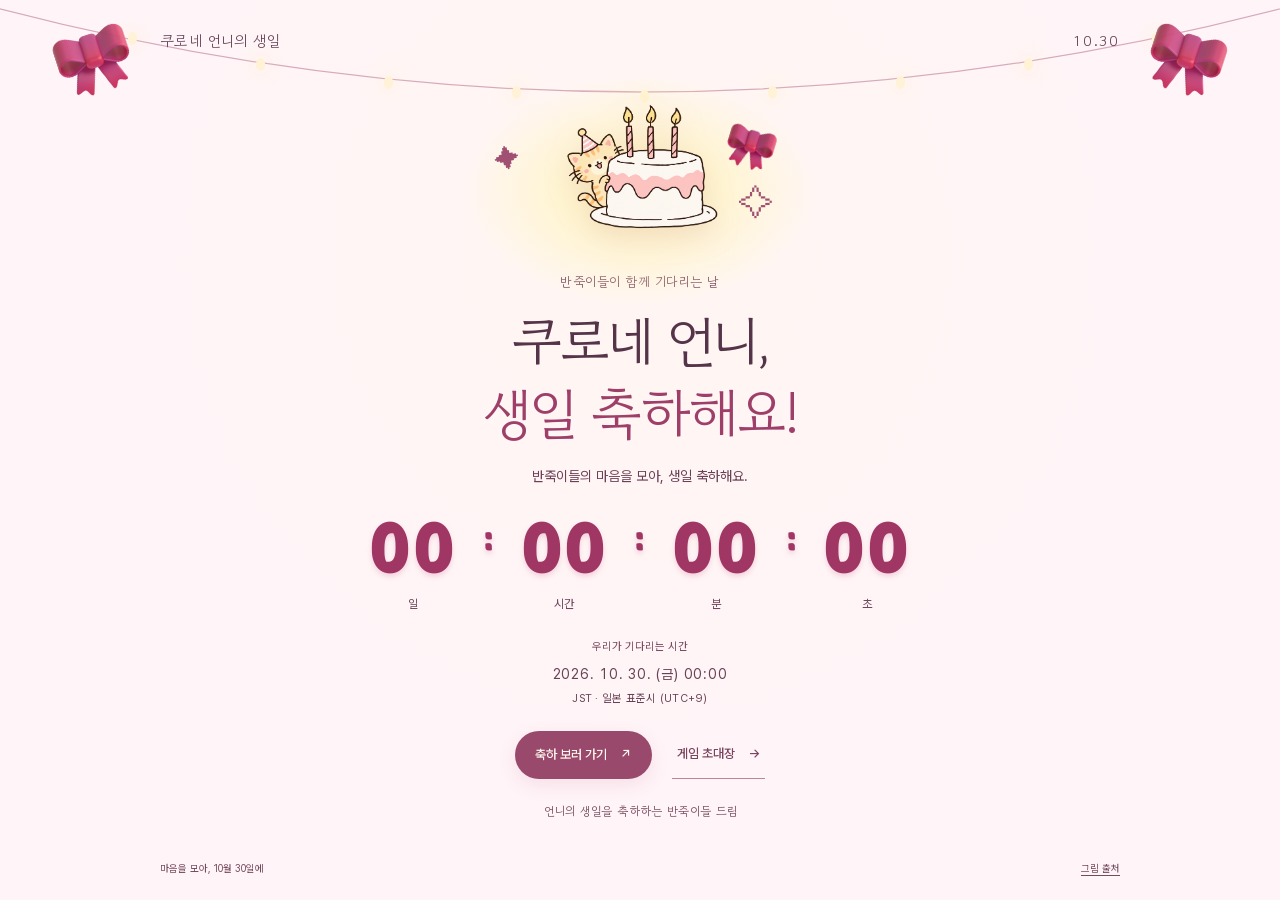
==== commit 77e3d33b: "Gradually soften birthday countdown typography every three minutes after 23:30 JST" ====
--- a/index.html
+++ b/index.html
@@ -10,6 +10,7 @@
   <link rel="preload" as="image" href="/assets/stationery/envelope-ginger-v3.png" />
   <link rel="preload" href="/fonts/gowun-dodum-korean.woff2" as="font" type="font/woff2" crossorigin />
   <link rel="preload" href="/fonts/pretendard-variable.woff2" as="font" type="font/woff2" crossorigin />
+  <link rel="preload" href="/fonts/birthday-countdown-recursive.woff2" as="font" type="font/woff2" crossorigin />
   <title>쿠로네 언니의 생일을 기다리며 · 10월 30일</title>
   <meta name="description" content="10월 30일, 쿠로네 언니의 생일을 함께 축하해요. 반죽이들을 위한 특별한 초대장." />
   <style>
@@ -177,9 +178,9 @@
       .reading-tabs { grid-template-columns: 1fr; }
     }
   </style>
-  <script type="module" crossorigin src="/assets/main-CICos4M8.js"></script>
+  <script type="module" crossorigin src="/assets/main-BCM36ha9.js"></script>
   <link rel="modulepreload" crossorigin href="/assets/phaser-B61OQUcB.js">
-  <link rel="stylesheet" crossorigin href="/assets/main-DEQBN3Az.css">
+  <link rel="stylesheet" crossorigin href="/assets/main-DPJMhhBZ.css">
 </head>
 <body>
   <div id="game-container"></div>
--- a/assets/main-DPJMhhBZ.css
+++ b/assets/main-DPJMhhBZ.css
@@ -0,0 +1 @@
+#birthday-countdown{--birthday-background:#f8dfe9;--birthday-warmth:.7;position:fixed;top:0;right:0;bottom:0;left:0;z-index:46;overflow-y:auto;overflow-x:hidden;overscroll-behavior:contain;touch-action:pan-y;background:radial-gradient(ellipse at 50% 28%,#fff8ed88,transparent 62%),var(--birthday-background);color:#553449;font:15px/1.7 Pretendard Variable,sans-serif;font-synthesis:none;isolation:isolate;transition:background-color 1s linear}#birthday-countdown [hidden]{display:none!important}.birthday-welcome-wrap{position:relative;z-index:2;width:min(1040px,100%);min-height:100%;margin:auto;display:flex;flex-direction:column;padding:0 max(40px,env(safe-area-inset-right)) 0 max(40px,env(safe-area-inset-left))}.birthday-welcome-header{display:flex;justify-content:space-between;gap:20px;padding:max(28px,env(safe-area-inset-top)) 0 18px;font:15px/1.7 Gowun Dodum,sans-serif;letter-spacing:.025em;color:#664357}.birthday-welcome-header span:last-child{font-variant-numeric:tabular-nums;letter-spacing:.12em}.birthday-welcome-main{flex:1;display:flex;flex-direction:column;align-items:center;justify-content:center;text-align:center;padding:0 0 35px}.birthday-cake-scene{position:relative;width:240px;height:206px;margin:-8px 0 0;flex:none}.birthday-welcome-cake{position:relative;width:100%;height:100%;object-fit:contain;filter:drop-shadow(0 10px 14px #a34b7422)}.birthday-cake-glow{position:absolute;top:8%;right:-20%;bottom:-15%;left:-20%;border-radius:50%;background:radial-gradient(ellipse,#fff6c8 0,#ffe8dc99 35%,transparent 68%);opacity:calc(.12 + var(--birthday-warmth)*.7);transform:scale(calc(.7 + var(--birthday-warmth)*.4));transition:opacity 1s,transform 1s}.birthday-ribbon{object-fit:contain;filter:hue-rotate(350deg) saturate(.6) brightness(1.25);pointer-events:none}.birthday-cake-ribbon{position:absolute;right:-18px;top:54px;width:54px;height:54px;transform:rotate(17deg)}.birthday-sparkle{position:absolute;color:#9b486c;font-family:serif;font-size:25px;opacity:calc(.2 + var(--birthday-warmth)*.65)}.birthday-sparkle-a{left:-25px;top:75px;transform:rotate(-12deg)}.birthday-sparkle-b{right:-14px;bottom:35px;font-size:35px}.birthday-welcome-eyebrow{font:13px/1.6 Gowun Dodum,sans-serif;color:#754259;letter-spacing:.04em;margin:2px 0 13px}#birthday-countdown h1{font:400 clamp(34px,4.5vw,55px)/1.3 "Gowun Dodum",sans-serif;letter-spacing:-.05em;margin:0;color:#553449;outline:none;word-break:keep-all}#birthday-countdown h1 em{font-style:normal;color:#9e3f69}.birthday-welcome-message{font-size:14px;color:#6d4058;margin:17px 0 22px;word-break:keep-all;min-height:24px}.birthday-time{display:flex;align-items:flex-start;justify-content:center;width:min(550px,100%);gap:clamp(8px,2vw,22px);font-variant-numeric:tabular-nums;flex:none}.birthday-time-unit{display:flex;flex-direction:column;align-items:center;min-width:0;flex:1}.birthday-time-unit b{display:block;font:400 clamp(40px,6vw,70px)/1.05 "Pretendard Variable",sans-serif;letter-spacing:-.045em;color:#713b57}.birthday-time-unit small{font-size:12px;color:#70475d;margin-top:9px}.birthday-time-colon{font-size:32px;line-height:1.8;color:#a56583}.birthday-target{display:flex;flex-direction:column;gap:3px;margin:24px 0 23px;color:#684154;font-variant-numeric:tabular-nums}.birthday-target>span{font-size:11px;color:#7a4b61;margin-bottom:3px}.birthday-target time{font-size:14px;letter-spacing:.055em}.birthday-target small{font-size:11px;letter-spacing:.025em}.birthday-welcome-actions{display:flex;align-items:center;justify-content:center;flex-wrap:wrap;gap:12px 26px}#birthday-countdown button{min-height:48px;min-width:44px;padding:13px 20px;border:0;border-radius:25px;background:transparent;font:500 13px/1.6 Pretendard Variable,sans-serif;color:#78435d;cursor:pointer;touch-action:manipulation}#birthday-countdown [data-countdown-action=tribute]{background:#99496b;color:#fff8ed;box-shadow:0 6px 18px #b45a7d20}#birthday-countdown [data-countdown-action=tribute]:hover{background:#843a5b}#birthday-countdown [data-countdown-action=invitation]{padding-inline:5px;border-radius:0;border-bottom:1px solid #bc859c}#birthday-countdown button span{margin-left:10px}#birthday-countdown :is(button,a):focus-visible{outline:2px solid #803851;outline-offset:5px}.birthday-welcome-signature{font:12px/1.8 Gowun Dodum,sans-serif;color:#75495c;margin:21px 0 0;word-break:keep-all}.birthday-welcome-footer{display:flex;justify-content:space-between;align-items:center;gap:15px;flex-wrap:wrap;padding:0 0 max(20px,env(safe-area-inset-bottom));color:#75495c;font-size:10px}.birthday-welcome-footer a{color:inherit;text-decoration:underline;text-underline-offset:3px;min-height:24px;display:inline-flex;align-items:center}.birthday-garland{position:absolute;z-index:1;left:0;right:0;top:-8px;height:140px;pointer-events:none;overflow:hidden}.birthday-garland svg{width:100%;height:100%;fill:none;stroke:#b76c8c;stroke-width:1.25;opacity:.55}.birthday-garland i{position:absolute;left:calc(10% + var(--i)*10%);top:calc(20px + (4 - min(var(--i),8 - var(--i)))*-7px);width:9px;height:13px;border-radius:45% 45% 50% 50%;background:#fff2d7;opacity:calc(.25 + var(--birthday-warmth)*.75);box-shadow:0 0 calc(4px + var(--birthday-warmth)*18px) #fff1be;transform:translateY(30px)}.birthday-ribbon-left,.birthday-ribbon-right{position:absolute;top:23px;width:84px;height:84px;opacity:.8}.birthday-ribbon-left{left:13%;transform:rotate(-18deg)}.birthday-ribbon-right{right:13%;transform:rotate(18deg)}.birthday-confetti{position:absolute;z-index:3;top:0;right:0;bottom:0;left:0;pointer-events:none;overflow:hidden}.birthday-confetti i{position:absolute;left:calc(3% + var(--i)*5.5%);top:-30px;width:6px;height:12px;border-radius:2px;background:#d983a4;opacity:0}.birthday-confetti i:nth-child(3n){background:#f0c26f;border-radius:50%;width:7px;height:7px}.birthday-confetti i:nth-child(3n+1){background:#b27fa4}[data-phase=birthday] .birthday-confetti i{animation:birthday-confetti 6s ease-out both;animation-delay:calc(var(--i)*.08s)}[data-phase=birthday] .birthday-cake-glow{background:radial-gradient(ellipse,#fff4af,transparent 67%)}.birthday-live-status{position:absolute;width:1px;height:1px;clip-path:inset(50%);overflow:hidden;white-space:nowrap}@keyframes birthday-confetti{0%{transform:translateY(-25px) rotate(0);opacity:0}12%{opacity:.7}85%{opacity:.5}to{transform:translateY(95vh) rotate(280deg);opacity:0}}@media(max-width:600px){.birthday-welcome-wrap{padding-inline:max(24px,env(safe-area-inset-left),env(safe-area-inset-right))}.birthday-welcome-header{padding-top:max(22px,env(safe-area-inset-top));font-size:13px}.birthday-welcome-main{padding-bottom:26px}.birthday-cake-scene{width:200px;height:178px;margin:0}.birthday-cake-ribbon{width:45px;height:45px;right:-12px;top:48px}.birthday-welcome-eyebrow{font-size:12px;margin-bottom:11px}.birthday-welcome-message{font-size:12px;margin:15px 0 23px}.birthday-time{gap:8px}.birthday-time-unit b{font-size:clamp(38px,11vw,50px)}.birthday-time-colon{font-size:24px;line-height:1.7}.birthday-target{margin-top:22px;margin-bottom:22px}.birthday-welcome-actions{flex-direction:column;gap:7px}.birthday-welcome-signature{font-size:11px;margin-top:20px}.birthday-welcome-footer{justify-content:center;text-align:center;gap:2px 12px}.birthday-welcome-footer>span{display:none}.birthday-ribbon-left,.birthday-ribbon-right{width:58px;height:58px;top:40px}.birthday-ribbon-left{left:-15px}.birthday-ribbon-right{right:-15px}}@media(max-height:700px){.birthday-cake-scene{width:158px;height:135px;margin:0}.birthday-cake-ribbon{width:38px;height:38px;top:38px;right:-10px}.birthday-welcome-main{padding-top:8px}.birthday-welcome-message{margin-top:12px;margin-bottom:18px}.birthday-welcome-header{padding-bottom:12px}.birthday-target{margin-block:18px}.birthday-welcome-signature{margin-top:16px}}@media(max-height:450px)and (min-width:601px){.birthday-welcome-main{display:grid;grid-template-columns:210px minmax(300px,1fr);column-gap:35px;max-width:750px;width:100%;margin:auto;padding-top:0}.birthday-cake-scene{grid-row:1/7;width:210px;height:190px}.birthday-welcome-main h1{font-size:31px}.birthday-welcome-eyebrow{margin:0 0 5px;font-size:11px}.birthday-welcome-message{margin:7px 0;font-size:12px}.birthday-time-unit b{font-size:39px}.birthday-time-colon{font-size:22px}.birthday-time-unit small{margin-top:3px;font-size:10px}.birthday-target{margin:9px 0}.birthday-target>span{display:none}.birthday-target time{font-size:12px}.birthday-target small{font-size:10px}.birthday-welcome-actions{gap:15px}.birthday-welcome-actions button{font-size:11px!important;min-height:44px!important;padding:10px 12px!important}.birthday-welcome-signature{display:none}.birthday-welcome-header{padding-top:15px;font-size:12px}.birthday-welcome-footer{padding-bottom:10px}.birthday-ribbon-left,.birthday-ribbon-right{width:55px;height:55px}}@media(prefers-reduced-motion:reduce){#birthday-countdown,.birthday-cake-glow{transition:none}[data-phase=birthday] .birthday-confetti i{animation:none}}@media(max-height:450px)and (min-width:601px){.birthday-garland{height:52px}.birthday-garland i{top:calc(var(--y)*.36 - 2px)}.birthday-garland>.birthday-ribbon{display:none}}.birthday-garland i{top:calc(var(--y) - 2px);transform:none}.birthday-ribbon-left{left:4%}.birthday-ribbon-right{right:4%}.birthday-welcome-actions{gap:10px 20px}@media(max-width:600px){.birthday-welcome-actions{flex-direction:row;gap:10px 16px}.birthday-welcome-actions button{padding-inline:16px!important}.birthday-welcome-actions [data-countdown-action=invitation]{padding-inline:3px!important}.birthday-ribbon-left{left:-15px;top:58px}.birthday-ribbon-right{right:-15px;top:58px}}@media(max-height:850px)and (min-height:451px){.birthday-cake-scene{width:154px;height:128px;margin:0}.birthday-cake-ribbon{width:38px;height:38px;top:36px;right:-12px}.birthday-welcome-main{padding:5px 0 24px}.birthday-welcome-eyebrow{font-size:11px;margin:0 0 8px}.birthday-welcome-main h1{font-size:clamp(31px,3.8vw,44px)}.birthday-welcome-message{margin:10px 0 16px;font-size:12px}.birthday-time-unit b{font-size:clamp(38px,5.5vw,58px)}.birthday-time-unit small{font-size:11px;margin-top:5px}.birthday-time-colon{font-size:26px}.birthday-target{margin:18px 0;font-size:12px;gap:2px}.birthday-target time{font-size:13px}.birthday-target small,.birthday-target>span{font-size:10px}.birthday-welcome-signature{margin-top:14px;font-size:11px}}@media(max-height:620px)and (max-width:600px){.birthday-welcome-header{padding-top:16px;padding-bottom:8px}.birthday-cake-scene{width:114px;height:90px}.birthday-cake-ribbon{width:29px;height:29px;right:-10px;top:30px}.birthday-welcome-main{padding:0 0 16px}.birthday-welcome-main h1{font-size:28px;line-height:1.25}.birthday-welcome-eyebrow{font-size:10px;margin-bottom:5px}.birthday-welcome-message{font-size:11px;min-height:18px;line-height:1.6;margin:6px 0 12px}.birthday-time-unit b{font-size:36px}.birthday-time-unit small{font-size:10px;margin-top:4px}.birthday-time-colon{font-size:23px;line-height:1.6}.birthday-target{margin:14px 0;gap:2px;line-height:1.5}.birthday-target>span{display:none}.birthday-target time{font-size:12px}.birthday-target small{font-size:10px}.birthday-welcome-actions{gap:8px 12px}.birthday-welcome-actions button{font-size:11px!important;padding-inline:12px!important;min-height:44px!important}.birthday-welcome-signature{display:none}.birthday-welcome-footer{font-size:9px;padding-bottom:12px}.birthday-sparkle{font-size:18px}.birthday-sparkle-a{top:25px;left:-22px}.birthday-sparkle-b{font-size:22px;bottom:10px;right:-16px}}@font-face{font-family:Birthday Countdown;src:url(/fonts/birthday-countdown-recursive.woff2) format("woff2");font-weight:300 1000;font-style:normal;font-display:swap;unicode-range:U+0030-003A}#birthday-countdown{--birthday-cuteness:0;--birthday-font-casual:0;--birthday-font-mono:1;--birthday-font-weight:400;--birthday-digit-ink:#4e3c4e}#birthday-countdown .birthday-time-unit b,#birthday-countdown .birthday-time-colon{font-family:Birthday Countdown,Pretendard Variable,sans-serif;font-variation-settings:"MONO" var(--birthday-font-mono),"CASL" var(--birthday-font-casual),"wght" var(--birthday-font-weight);color:var(--birthday-digit-ink);letter-spacing:calc(-.045em + var(--birthday-cuteness)*.07em);-webkit-text-stroke:calc(var(--birthday-cuteness)*.55px) #fff9fc;paint-order:stroke fill;text-shadow:0 calc(var(--birthday-cuteness)*3px) calc(var(--birthday-cuteness)*5px) #d882a34d;transition:font-variation-settings 12s ease-out,color 12s ease-out,letter-spacing 12s ease-out,text-shadow 12s ease-out,-webkit-text-stroke-width 12s ease-out}#birthday-countdown .birthday-cake-glow{opacity:calc(.12 + var(--birthday-warmth)*.3 + var(--birthday-cuteness)*.5)}#birthday-countdown .birthday-sparkle{opacity:calc(.15 + var(--birthday-warmth)*.15 + var(--birthday-cuteness)*.65)}#birthday-countdown .birthday-garland i{opacity:calc(.25 + var(--birthday-warmth)*.4 + var(--birthday-cuteness)*.35)}#birthday-countdown .birthday-cake-ribbon{scale:calc(.84 + var(--birthday-cuteness)*.16);transition:scale 12s ease-out}#birthday-countdown .birthday-ribbon-left,#birthday-countdown .birthday-ribbon-right{opacity:calc(.55 + var(--birthday-cuteness)*.4);transition:opacity 12s ease-out}@media(prefers-reduced-motion:reduce){#birthday-countdown .birthday-time-unit b,#birthday-countdown .birthday-time-colon,#birthday-countdown .birthday-cake-ribbon,#birthday-countdown .birthday-ribbon-left,#birthday-countdown .birthday-ribbon-right{transition:none}}.reading-overlay[data-panel=piano] .reading-sheet{max-width:840px;background:#291d18;color:#e6d6b8;border-color:#796148}.reading-overlay[data-panel=piano] .reading-content{background:linear-gradient(90deg,#251a15,#39271d 45%,#251a15)}.piano-score{max-width:620px;margin:4px auto 18px;padding:18px 22px;background:#e3d5ad;color:#3b2e22;box-shadow:0 5px 10px #0008;transform:rotate(-.5deg)}.piano-score h3{margin:5px 0 12px;font-family:serif;font-size:24px}.piano-score p{line-height:1.6}.piano-score-notes{display:flex;justify-content:space-between;gap:5px;list-style:none;padding:0;border-block:1px solid #746442;background:repeating-linear-gradient(transparent 0 10px,#74644230 10px,#74644230 11px)}.piano-score-notes li{display:grid;justify-items:center;gap:6px;flex:1;padding:8px 0}.piano-score-notes li>span{font-size:32px}.piano-score-notes small{font:12px monospace}.piano-score-notes [data-matched=true]{background:#55714338}.piano-score-notes [aria-current=true]{background:#bc722b44;outline:2px solid #886631}.piano-listen{display:flex;flex-wrap:wrap;gap:8px;justify-content:center}.piano-status{min-height:2.5em;font-size:15px;line-height:1.6}.piano-keyboard{display:flex;padding:12px 6px 6px;border-top:8px solid #160e0c;background:#130d0b;border-radius:3px;overflow-x:auto}.piano-keyboard button{position:relative;flex:1;min-width:44px;min-height:160px;border-radius:0 0 5px 5px;margin:0 1px;padding:80px 1px 12px;background:linear-gradient(90deg,#b9b29f,#f3eedb 18%,#e8e2ca 85%,#a19b87);color:#30251c;border:1px solid #15100a;display:flex;flex-direction:column;align-items:center;justify-content:flex-end;gap:4px;box-shadow:inset 0 -5px #a89f83}.piano-keyboard button[data-sounding=true]{background:#e9b35c;box-shadow:inset 0 -2px #8c6429}.piano-keyboard kbd{font:12px monospace}.piano-keyboard small{font-size:11px;color:#6b6458}.piano-caption{font-size:13px;line-height:1.6}.piano-secret:empty{display:none}.piano-secret{margin:20px auto 4px;border-top:1px solid #9f8059;padding:15px 0}.piano-secret h3{font:24px Georgia,serif;letter-spacing:2px}.piano-secret p{line-height:1.7}@media(max-width:480px){.piano-score{padding:12px}.piano-score h3{font-size:20px}.piano-keyboard{padding:10px 2px 4px}.piano-keyboard button{min-width:44px;margin:0;min-height:140px}.piano-keyboard button>kbd{font-size:10px}.piano-keyboard button>small{display:none}.piano-listen button{flex:1;font-size:13px;padding:8px}.piano-score-notes{gap:1px}}.piano-key{position:relative;flex:1;min-width:52px}.piano-key>button{width:100%;margin:0;min-width:52px}.piano-key>.piano-black-key{position:absolute;right:-22px;top:0;z-index:2;width:44px;min-width:44px;min-height:88px;height:58%;padding:28px 0 10px;background:transparent;border:0;box-shadow:none;color:#eee5d1;isolation:isolate;gap:3px}.piano-key>.piano-black-key:before{content:"";position:absolute;top:0;right:5px;bottom:0;left:5px;z-index:-1;background:linear-gradient(90deg,#090908,#302e29,#090908);border-bottom:5px solid #080807;border-radius:0 0 3px 3px}.piano-black-key b{font-size:11px}.piano-black-key small{display:none}.piano-key>.piano-black-key[data-sounding=true]{background:transparent;box-shadow:none}.piano-black-key[data-sounding=true]:before{background:#976a29}@media(max-width:480px){.piano-score{padding:10px;margin:0 auto 10px}.piano-score>small,.piano-score>p:not(.piano-caption){display:none}.piano-score h3{font-size:18px;margin:2px 0 8px}.piano-score-notes{margin:8px 0}.piano-score-notes li{gap:3px;padding:5px 0}.piano-score-notes li>span{font-size:22px}.piano-score-notes li>small{display:none}.piano-score .piano-caption{font-size:12px;line-height:1.4;margin:7px 0 0}.piano-listen{gap:5px}.piano-listen button{font-size:12px!important;padding:6px!important;min-height:44px}.piano-status{font-size:13px;line-height:1.4;min-height:0;margin:10px 0}.piano-key>button{min-height:130px}.piano-key>.piano-black-key{min-height:76px;padding:16px 0 9px}.piano-caption{font-size:12px;line-height:1.4}}.piano-written-note{position:relative;width:22px;height:32px;margin-bottom:12px;transform:translateY(var(--note-y));font-size:0!important}.piano-written-note:before{content:"";position:absolute;width:11px;height:8px;border:2px solid #3a2a1d;border-radius:50%;background:#3a2a1d;bottom:0;left:2px;transform:rotate(-18deg)}.piano-written-note:after{content:"";position:absolute;width:2px;height:26px;background:#3a2a1d;bottom:4px;left:13px}.piano-written-note[data-hollow=true]:before{background:transparent}.piano-written-note[data-flag=true]{border-top:0}.piano-written-note[data-flag=true]:after{width:10px;border-right:3px solid #3a2a1d;background:linear-gradient(90deg,#3a2a1d 0 2px,transparent 2px);border-radius:0 80% 60% 0}.capture-overlay{position:fixed;top:0;right:0;bottom:0;left:0;z-index:20000;overflow:hidden;background:#030507eb;color:#f2eee5;font-family:inherit;isolation:isolate;touch-action:none;user-select:none;-webkit-user-select:none;-webkit-touch-callout:none}.capture-overlay:after{content:"";position:absolute;top:0;right:0;bottom:0;left:0;pointer-events:none;background:radial-gradient(ellipse at 50% 28%,transparent 12%,rgba(0,0,0,.3) 45%,#020304 90%);z-index:-1}.capture-portrait{position:absolute;left:50%;top:3%;height:76%;max-height:580px;width:auto;max-width:none;transform:translate(-50%);filter:grayscale(.65) brightness(1.65);opacity:.9;z-index:-2;animation:capture-impact .45s ease-out backwards}.capture-top{position:absolute;top:max(16px,env(safe-area-inset-top));left:max(18px,env(safe-area-inset-left));right:max(18px,env(safe-area-inset-right));display:flex;align-items:center;justify-content:space-between;gap:12px;font-size:14px;letter-spacing:.08em;text-shadow:0 2px 4px #000}.capture-top button{min-height:44px;padding:8px 14px;background:#111719;color:#deded8;border:1px solid #65716e;font:inherit;border-radius:2px}.capture-controls{position:absolute;bottom:max(28px,env(safe-area-inset-bottom));left:16px;right:16px;display:flex;align-items:center;flex-direction:column;text-align:center;gap:12px;text-shadow:0 2px 5px #000}.capture-controls h2{margin:0;font-size:clamp(23px,5vw,36px);font-weight:600;letter-spacing:.04em;line-height:1.4}.capture-controls p{margin:0;font-size:16px;line-height:1.5}.capture-controls [data-capture-action]{width:min(320px,100%);min-height:64px;padding:14px 18px;background:#e8dfd3;color:#231c1b;border:2px solid #e8dfd3;border-radius:3px;font:inherit;font-size:19px;font-weight:650;touch-action:none}.capture-overlay[data-held=true] [data-capture-action]{background:#bfa497;border-color:#f2ded1}.capture-overlay button:focus-visible{outline:3px solid #fff;outline-offset:4px}.capture-controls progress{-webkit-appearance:none;-moz-appearance:none;appearance:none;width:min(320px,100%);height:7px;border:0;background:#3c3431}.capture-controls progress::-webkit-progress-bar{background:#3c3431}.capture-controls progress::-webkit-progress-value{background:#efe2d2}.capture-controls progress::-moz-progress-bar{background:#efe2d2}.capture-controls .capture-warning{font-size:13px;color:#d4b9ad}.capture-overlay [hidden]{display:none!important}.capture-overlay[data-capture-phase=struggle]{background:#0305076b;transition:background .35s}.capture-overlay[data-capture-phase=struggle] .capture-portrait{opacity:0;transition:opacity .28s}.capture-overlay[data-capture-phase=released] .capture-portrait{opacity:.2;transition:opacity .2s}.capture-overlay[data-capture-phase=expelled] .capture-portrait{filter:grayscale(1) brightness(.7);transform:translate(-50%) scale(1.13);transition:transform .7s,filter .7s}.capture-overlay[data-paused=true] .capture-portrait{visibility:hidden}.capture-overlay[data-paused=true] .capture-controls{opacity:.4;pointer-events:none}@keyframes capture-impact{0%{transform:translate(-50%) scale(.75);opacity:0}40%{transform:translate(-49%) scale(1.08);opacity:1}70%{transform:translate(-51%) scale(1.025)}to{transform:translate(-50%) scale(1);opacity:.9}}@media(max-height:480px){.capture-controls{left:44%;right:20px;bottom:18px;gap:8px}.capture-controls h2{font-size:23px}.capture-portrait{left:24%;top:0;height:115%}.capture-controls p{font-size:14px}.capture-controls [data-capture-action]{min-height:56px;font-size:17px}.capture-top{top:8px}}@media(prefers-reduced-motion:reduce){.capture-portrait{animation:none!important;transition:none!important}.capture-overlay[data-capture-phase=expelled] .capture-portrait{transform:translate(-50%)}}.capture-turns{display:flex;gap:12px;justify-content:center;width:min(440px,100%)}.capture-controls .capture-turns button{flex:1;width:0;min-height:64px;min-width:0;border-radius:28px;border:2px solid #8e7f64;background:#26302b;color:#e0d6bd;text-shadow:none;transition:transform .2s}.capture-controls .capture-turns [data-open=true]{background:#d8bc80;color:#292b22;border-color:#f5e8b8;transform:translateY(-4px)}@media(max-width:400px){.capture-turns{gap:7px}.capture-controls .capture-turns button{font-size:14px;padding:8px}}@media(prefers-reduced-motion:reduce){.capture-turns button{transition:none;transform:none!important}}[data-panel=inventory]{font-family:Gowun Dodum,Apple SD Gothic Neo,sans-serif}[data-panel=inventory] [hidden]{display:none!important}[data-panel=inventory] .reading-sheet{width:min(100%,900px);height:min(620px,100%);background:#1b1e1c;border:1px solid #55564e;border-radius:2px}[data-panel=inventory] .reading-sheet>header{padding:20px 24px 14px;border:0}[data-panel=inventory] h2{display:flex;align-items:baseline;gap:12px;color:#e3dfd1;font-size:22px;font-weight:400}[data-panel=inventory] .inventory-count{font-size:13px;color:#aaa99d}[data-panel=inventory] .journal-navigation{background:transparent;border-color:#41433c}[data-panel=inventory] .journal-navigation button{color:#a6aaa0;border-bottom-width:1px}[data-panel=inventory] .journal-navigation button[aria-pressed=true]{color:#e7dfc8;border-color:#c1b494;background:transparent}[data-panel=inventory] .reading-content{display:grid;grid-template-columns:minmax(0,1.45fr) minmax(230px,1fr);gap:24px;flex:1;overflow:hidden;padding:22px 24px}[data-panel=inventory] .reading-inventory{grid-template-columns:repeat(3,minmax(0,1fr));align-content:start;overflow-y:auto;min-height:0;margin:0;gap:8px 10px;padding:3px;scrollbar-color:#696b60 #1b1e1c;scrollbar-width:thin}[data-panel=inventory] .reading-inventory button{min-height:114px;padding:12px 4px 10px;gap:8px;color:#c9c9bc;background:transparent;border:1px solid transparent;border-bottom-color:#393d35;border-radius:0}[data-panel=inventory] .reading-inventory button:hover{background:#ffffff05;border-bottom-color:#8b8a78}[data-panel=inventory] .reading-inventory button[aria-pressed=true]{background:#ffffff08;border-color:#928b76;color:#f1e5c9;box-shadow:none}[data-panel=inventory] .reading-inventory button:focus-visible{outline:2px solid #d4c49e;outline-offset:1px}[data-panel=inventory] .inventory-icon{width:58px;height:58px;padding:0;opacity:1}[data-panel=inventory] .inventory-name{font-size:13px;line-height:1.5}[data-panel=inventory] .inventory-detail{display:flex;flex-direction:column;align-items:center;justify-content:center;gap:28px;min-height:0;min-width:0;margin:0;padding:24px 0 24px 24px;overflow-y:auto;border:0;border-left:1px solid #41433c;border-radius:0;background:transparent;color:#d8d7cc;font-family:inherit;scrollbar-color:#696b60 #1b1e1c;scrollbar-width:thin}[data-panel=inventory] .inventory-preview{width:144px;height:144px;padding:0;background:transparent;border-radius:0}[data-panel=inventory] .inventory-description{min-width:0;width:100%}[data-panel=inventory] .inventory-detail h3{font-size:20px;line-height:1.5;font-weight:400;color:#eee4cd;margin:0 0 12px}[data-panel=inventory] .inventory-detail p{font-size:16px;line-height:1.85;margin:0}[data-panel=inventory] .inventory-detail button{margin-top:18px;background:transparent;color:#e2d6b9;border-color:#737160;border-radius:0}[data-panel=inventory] .inventory-detail:focus-visible{outline:2px solid #d4c49e;outline-offset:-2px}[data-panel=inventory] .inventory-help{margin:0;color:#9d9f92;font-size:12px;line-height:1.6}[data-panel=inventory] .reading-footer{padding:0 24px 18px}[data-panel=inventory] .reading-close{background:transparent;border:0;color:#bdbbaa}[data-panel=inventory] .inventory-empty{grid-column:1 / -1;text-align:center;align-self:center;color:#a6aa9b;padding:28px 12px}[data-panel=inventory][data-empty=true] .reading-content{grid-template-columns:1fr}[data-panel=inventory][data-empty=true] .reading-inventory{align-content:center}[data-panel=inventory][data-history=true] .reading-content{display:flex;min-height:0}[data-panel=inventory] .dialogue-history{flex:1;min-height:0;overflow-y:auto;padding:0 6px;scrollbar-color:#696b60 #1b1e1c}[data-panel=inventory] .dialogue-history article{padding:18px 0;border-bottom:1px solid #393d35;max-width:68ch;margin:auto}[data-panel=inventory] .dialogue-history h3{font-size:13px;font-weight:400;color:#ada38e;margin:0 0 10px}[data-panel=inventory] .dialogue-history p{font-size:16px;line-height:1.9;color:#e1dfd1;margin:0;white-space:pre-line;word-break:keep-all;overflow-wrap:anywhere}[data-panel=inventory] .dialogue-history:focus-visible{outline:1px solid #c1b494;outline-offset:2px}@media(max-width:700px){[data-panel=inventory] .reading-sheet>header{padding:14px 16px 8px}[data-panel=inventory] .reading-content{grid-template-columns:minmax(0,1fr);grid-template-rows:minmax(100px,1fr) auto;gap:16px;padding:12px 16px}[data-panel=inventory] .reading-inventory{grid-template-columns:repeat(3,minmax(0,1fr));gap:6px}[data-panel=inventory] .reading-inventory button{min-height:104px;padding:8px 3px}[data-panel=inventory] .inventory-icon{width:48px;height:48px}[data-panel=inventory] .inventory-detail{display:grid;grid-template-columns:72px minmax(0,1fr);align-items:center;justify-content:start;gap:16px;padding:16px 0 0;border-left:0;border-top:1px solid #41433c;max-height:32vh;max-height:32dvh}[data-panel=inventory] .inventory-preview{width:72px;height:72px}[data-panel=inventory] .inventory-detail h3{font-size:17px;margin-bottom:7px}[data-panel=inventory] .inventory-detail p{font-size:15px;line-height:1.7}[data-panel=inventory] .reading-footer{padding:0 16px 12px}[data-panel=inventory][data-empty=true] .reading-content{grid-template-rows:minmax(0,1fr)}}@media(max-width:359px){[data-panel=inventory] .reading-inventory{grid-template-columns:repeat(2,minmax(0,1fr))}}@media(max-height:480px)and (min-width:521px){[data-panel=inventory] .reading-sheet>header{padding:8px 16px}[data-panel=inventory] .reading-content{grid-template-columns:minmax(0,1fr) minmax(230px,1fr);grid-template-rows:minmax(0,1fr);padding:10px 16px;gap:16px}[data-panel=inventory] .reading-inventory{grid-template-columns:repeat(3,minmax(0,1fr))}[data-panel=inventory] .inventory-detail{display:flex;justify-content:start;max-height:none;padding:8px 0 8px 16px;border-top:0;border-left:1px solid #41433c;gap:12px}[data-panel=inventory] .inventory-preview{width:72px;height:72px}}.journal-navigation{display:flex;gap:4px;padding:8px 16px 0;border-bottom:1px solid #49584b;flex-shrink:0}.reading-sheet .journal-navigation button{flex:1;min-width:0;background:transparent;border:0;border-bottom:3px solid transparent;border-radius:0;padding:10px 4px;color:#c2c7bd}.reading-sheet .journal-navigation button[aria-pressed=true]{color:#f4e4bf;border-bottom-color:#d2b780;background:#ffffff06}.journal-objective{padding:0 0 0 14px;border-left:2px solid #c3aa7c}.journal-eyebrow{font-size:13px;color:#c6b48d;letter-spacing:.06em}.journal-objective h3{margin:4px 0 12px;font-size:20px}.journal-objective strong{display:block;margin:12px 0}.journal-objective summary{min-height:44px;cursor:pointer;padding:10px 0;color:#d9ccaf}.journal-objective details{margin:8px 0;border-block:1px solid #49584b}.journal-objective .journey-route{border-color:#847557;margin:4px 0 18px 9px;color:#d8ceb8}.journal-objective .journey-route li:before{background:#203029;border-color:#bc9f68}.journal-pause-note{color:#b7c0b5;font-size:13px;margin:0}[data-panel=case-board] .reading-sheet{width:min(100%,760px)}[data-panel=case-board] .reading-paper{background:transparent;color:#ded7c7;border-left:0;padding:0}[data-panel=case-board] .reading-evidence{border-color:#49584b}[data-panel=case-board] .reading-footer{border-top:1px solid #49584b;padding-top:12px}.pause-context{margin-bottom:18px;padding-bottom:14px;border-bottom:1px solid #49584b}.pause-context h3{font-size:18px;margin:4px 0 12px}.reading-sheet .pause-resume{width:100%;margin-bottom:12px;color:#17211c;background:#ddcaa5;border-color:#ddcaa5;font-size:17px}[data-panel=pause] .reading-options{grid-template-columns:1fr 1fr}.reading-sheet .pause-leave{margin-top:16px;background:transparent;border-color:transparent;text-decoration:underline;text-underline-offset:4px}@media(max-width:400px){.journal-navigation{padding:6px 10px 0}}#action-btns{position:absolute;display:grid;width:148px;grid-template-columns:repeat(6,minmax(0,1fr));grid-template-rows:44px 52px 60px;gap:4px}#action-btns button{grid-column:span 2;display:flex;flex-direction:column;justify-content:center;align-items:center;gap:3px}#action-btns [data-control=light],#action-btns [data-control=run]{grid-column:span 3}#action-btns [data-control=action]{grid-column:1/-1;font-size:18px!important;border-radius:12px!important}#action-btns small{display:block;color:#bdc6c1;font:11px/1.2 Gowun Dodum,sans-serif}#action-btns [data-control=action] small{font-size:12px}#action-btns [data-control=action][data-ready=true]{background:#d6c39d!important;color:#17211e!important;border-color:#efdbb5!important}#action-btns [data-control=action][data-ready=true] small{color:#354236}#action-btns [data-control=action][aria-pressed=true]{background:#e7d9bb!important;color:#17211e!important}#action-btns [data-blocked=true]{border-style:dashed!important}#action-btns [data-on=true] small{color:#efd69f}#touch-controls button:focus-visible{outline:2px solid #f2dcae;outline-offset:2px}#touch-controls button[hidden]{display:none!important}.cipher-picture{width:32px;height:32px;object-fit:contain;flex:none;filter:sepia(.2);pointer-events:none}.cipher-token-mark{display:inline-flex;flex-direction:column;align-items:center;justify-content:center;gap:4px;line-height:1.3;font-size:14px;min-width:0;color:inherit;vertical-align:middle}.cipher-token-mark>span{font-size:inherit!important;line-height:1.3!important;border:0!important;padding:0!important;color:inherit!important}.cipher-token-row{display:flex;gap:10px;justify-content:center;align-items:center;margin:15px 0}.cipher-token-row>.cipher-token-mark{flex:1;max-width:90px}.cipher-pair{position:relative;display:flex!important;flex-direction:column;align-items:center;gap:6px!important}.cipher-pair>b,.cipher-pair>.pair-source{display:block;border:0!important}.cipher-pair .cipher-picture{width:36px;height:36px}.pair-direction{font:24px/1 serif;color:#f1c67d;order:1}.cipher-pair>b{order:0}.cipher-pair>.pair-source{order:2}.cipher-visual-guide{margin:16px 0;padding:12px 0;border-block:1px solid #b9a47555}.guide-strip{display:grid;grid-template-columns:repeat(3,minmax(0,1fr));gap:10px}.guide-strip>div{position:relative;display:flex;align-items:center;flex-direction:column;gap:5px;text-align:center}.guide-strip small{font-size:12px;line-height:1.45;max-width:130px}.guide-strip i{position:absolute;right:-8px;top:9px;color:#e8bb67}.cipher-visual-guide>button{display:block;margin:10px auto 0;border:0!important;background:transparent!important;border-bottom:1px solid #b89f6d!important;font-size:13px!important;min-height:44px}.guide-demo{padding:12px 4px;text-align:center}.guide-demo[hidden]{display:none}.guide-stage{display:flex;justify-content:center;align-items:center;gap:20px;min-height:100px;margin:10px auto;background:#10171366;border-radius:40%}.guide-stage>b{font:30px Georgia,serif}.guide-demo p{font-size:14px;line-height:1.5}.guide-demo button{min-height:44px}.demo-digits{display:grid;gap:8px}.demo-digits strong{font:34px Georgia,serif;letter-spacing:5px}.demo-digits span{color:#edc177}.demo-fold{background:linear-gradient(90deg,#dbcca7 48%,#4c4432 49%,#4c4432 51%,#c1b99a 52%);color:#292a22;max-width:280px;border-radius:0;perspective:400px}.demo-fold[data-folded=true]>.cipher-token-mark:last-child{animation:demo-fold .5s ease-out}.demo-drawer{border:3px ridge #ae9262;background:#543e29;padding:10px;min-width:70px;box-shadow:0 8px #1a1c14}.demo-drawer[data-open=true]{transform:translateY(5px)}.demo-drawer>small{display:block}.demo-fragment{padding:12px;background:#d7c29a;color:#32291d;clip-path:polygon(0 0,100% 6%,95% 40%,100% 80%,95% 100%,0 95%,5% 60%)}.demo-decode{flex-direction:column;gap:5px}.demo-decode .cipher-token-mark{flex-direction:row}.demo-coordinates{display:grid;grid-template-columns:repeat(3,32px);gap:2px}.demo-coordinates span{height:30px;background:#243d3d}.demo-coordinates [data-row=true]{background:#8f7544}.demo-coordinates [data-column=true]{outline:2px solid #a5cdd0}.demo-coordinates [data-cross=true]{background:#dce5bd;color:#172019}.demo-seats{width:150px;height:130px;position:relative;background:radial-gradient(ellipse,#705139 0 35%,transparent 37%)}.demo-seats span{position:absolute;background:#c7c6ad;color:#263a31;border-radius:50%;width:30px;height:30px}.demo-seats span:nth-child(1){top:0;left:60px}.demo-seats span:nth-child(2){right:0;top:50px}.demo-seats span:nth-child(3){bottom:0;left:60px}.demo-seats span:nth-child(4){left:0;top:50px}.demo-seats [data-lit=true]{outline:3px solid #e3ba75}.demo-seats>b{position:absolute;top:40px;left:60px;font-size:34px}.cipher-calendar{max-width:310px;margin:10px auto 20px;padding:12px 14px 8px;background:#e5d6ae;color:#3c3225;box-shadow:3px 4px #bcaa80;display:flex;align-items:baseline;flex-wrap:wrap;gap:8px;transform:rotate(-1deg)}.calendar-month{font:32px Georgia,serif}.calendar-days{width:100%;display:grid;grid-template-columns:repeat(6,1fr);gap:3px;border-top:2px solid #9a7e56;padding-top:9px}.calendar-days span{text-align:center;line-height:30px}.calendar-days [data-party=true]{border:2px solid #984831;border-radius:50%;color:#7f3328;font-weight:700}.cipher-calendar figcaption{font-size:12px;margin-top:5px}.practice-date-answer{display:block;text-align:center;font:27px Georgia,serif}.cipher-date-drum{position:relative}.date-shaft{position:absolute;right:-13px;top:47%;z-index:1;color:#edce91;font:20px Georgia;text-shadow:0 1px 2px #000}.cipher-date-lock[data-linked=true]{gap:14px;max-width:330px}.practice-instruction{text-align:center;font-size:14px}.practice-reason{display:flex;justify-content:center;align-items:center;gap:30px;margin:12px}.practice-hardware{padding:20px!important;border-radius:16px;border:0!important;background:linear-gradient(110deg,#54412c,#302e23)!important;box-shadow:inset 0 0 0 4px #8b7352,0 6px 10px #0005}.practice-hardware[data-cipher-practice=mirror]{background:#283a37!important;box-shadow:inset 0 0 0 4px #8c9278}.practice-hardware h3{margin-bottom:12px}.practice-workbench{display:grid;gap:20px}.practice-pieces{display:flex;flex-wrap:wrap;justify-content:center;gap:8px;align-content:start}.practice-pieces button{min-width:62px;min-height:76px;background:#dbc69b!important;color:#352b22!important;border:1px solid #8e7251!important;border-radius:5px 5px 16px;box-shadow:0 3px #1b1a12;padding:8px!important}.practice-pieces [aria-pressed=true]{transform:translateY(-5px);outline:3px solid #eec473}.practice-pieces [data-used=true]{opacity:.28}.practice-carry{display:flex;justify-content:center;align-items:center;min-height:62px;gap:12px;margin:12px 0;font-size:14px}.practice-carry .cipher-token-mark{flex-direction:row}.practice-mirror-board{padding:14px;background:linear-gradient(90deg,#d9d1b8 48%,#8c907b 49%,#8c907b 51%,#b4c1b1 52%);color:#263a30;box-shadow:5px 6px #14251e}.practice-mirror-row{display:grid;grid-template-columns:1fr 20px 1fr;align-items:center;text-align:center;gap:8px;margin:10px 0;perspective:500px}.practice-mirror-row>button{min-height:76px;background:#e4e3ce!important;border:2px dashed #637c6c!important;color:#344d3d!important}.practice-mirror-board[data-folded=false] .practice-mirror-row>button{opacity:.35;transform:rotateY(-15deg)}.practice-mirror-board[data-folded=true] .practice-mirror-row>button{transition:transform .35s;transform:rotateY(0)}.mirror-crease{font:30px Georgia;color:#56735e}.empty-groove{font-size:30px;opacity:.55}.practice-drawer-board{display:grid;grid-template-columns:repeat(3,minmax(54px,1fr));gap:14px 8px}.practice-drawer-board>button{position:relative;min-height:115px;border:5px ridge #92744d!important;background:linear-gradient(#75573b,#4b3825)!important;color:#efdbb5!important;box-shadow:0 7px #1a1810;padding:5px 2px 17px!important;display:grid;place-items:center}.practice-drawer-board>button>small{font-size:14px}.practice-drawer-board>button[data-filled=true]{transform:translateY(4px)}.practice-drawer-board .drawer-handle{position:absolute;bottom:5px;width:24px;height:5px;background:#b9a375;border:1px solid #302617;border-radius:8px}.practice-workbench [data-verdict=wrong]{outline:3px solid #db886b}.practice-workbench [data-verdict=right]{outline:3px solid #b2ce93}.drawer-relations{display:grid;grid-template-columns:1fr 1fr;gap:10px;margin:15px 0}.drawer-relations>div{display:flex;align-items:center;justify-content:space-evenly;gap:5px;background:#ddcba7;color:#453c2a;padding:8px 5px;transform:rotate(-1deg);box-shadow:2px 2px #856e4a}.drawer-relations .cipher-picture{width:26px;height:26px}.drawer-relations .cipher-token-mark{font-size:12px}.cipher-answer-tray{display:flex;gap:8px;justify-content:center}.cipher-answer-tray>span{min-width:44px;flex:1;max-width:100px;min-height:68px;border-bottom:3px solid #bd9a5e;display:grid;place-items:center;background:#10170d55;border-radius:12px 12px 0 0}.cipher-answer-tray .cipher-picture{width:30px;height:30px}.cipher-order-strip{display:flex;gap:6px;align-items:center;justify-content:center;flex-wrap:wrap;margin:10px 0}.cipher-order-strip .cipher-token-mark{padding:7px;border-bottom:2px solid transparent}.cipher-order-strip [data-current=true]{border-color:#f3c46b;background:#f3c46b22}.cipher-order-strip>small{width:100%;font-size:13px;text-align:center}@keyframes demo-fold{0%{transform:rotateY(-90deg)}to{transform:rotateY(0)}}@media(min-width:680px){.practice-workbench{grid-template-columns:minmax(220px,1fr) minmax(180px,.75fr);align-items:center}}@media(max-width:480px){.practice-hardware{padding:13px!important}.cipher-date-lock[data-linked=true]{gap:11px;padding-inline:7px;grid-template-columns:repeat(4,minmax(44px,1fr))}.date-shaft{right:-11px;font-size:17px}.guide-strip{gap:8px}.guide-strip .cipher-picture{width:27px;height:27px}.guide-strip small{font-size:11px}.practice-pieces button{min-width:56px;min-height:70px}.practice-mirror-board{padding:8px}.cipher-token-mark{font-size:13px}.cipher-pair .cipher-picture{width:32px;height:32px}.cipher-answer-tray{gap:3px}.cipher-answer-tray .cipher-token-mark{font-size:12px}.guide-stage{gap:9px}.cipher-calendar{margin:8px auto 16px}.practice-instruction{font-size:13px}}@media(prefers-reduced-motion:reduce){.demo-fold[data-folded=true]>.cipher-token-mark:last-child{animation:none}.practice-mirror-board[data-folded=true] .practice-mirror-row>button{transition:none}}.cipher-apparatus .cipher-letter-grid{max-height:355px;overflow-y:auto;overscroll-behavior:contain;scrollbar-color:#ad9460 #20291b;padding-right:8px;scroll-padding:8px}.cipher-apparatus .cipher-pair{min-height:140px}.cipher-apparatus .cipher-pair:focus-visible{outline-offset:-3px}.completed-date-lock>summary{padding:10px;min-height:44px;cursor:pointer;color:#d1d9ac}.cipher-apparatus .cipher-seat-plan button{padding:4px!important;min-height:68px}.cipher-seat-plan .cipher-picture{width:32px;height:32px}.cipher-seat-plan small{font-size:11px}.document-transcript>summary{min-height:44px;padding:10px 0;font-size:14px;cursor:pointer}.cipher-solution-visual{margin:16px 0;padding:14px;background:#14201b;border-left:3px solid #bca473}.cipher-solution-visual>small{display:block;margin-bottom:12px}.solution-pair{display:inline-flex;flex-direction:column;align-items:center;gap:5px;width:24%;vertical-align:top}.solution-pair>b{font:24px Georgia;color:#ebc172}.solution-coordinate{display:flex;gap:12px;align-items:center;justify-content:space-around;padding:10px}.solution-coordinate b{font-size:26px}.cipher-solution-visual>.cipher-token-row{gap:4px}.practice-fold-strip{display:grid;grid-template-columns:repeat(6,minmax(0,1fr));max-width:480px;margin:16px auto;padding:10px 4px;background:#dfd4b6;color:#343f2d;position:relative;gap:3px}.practice-fold-strip:after{content:"";position:absolute;top:0;bottom:0;left:50%;border-left:2px dashed #666c50}.practice-fold-strip .cipher-picture{width:25px;height:25px}.practice-fold-strip .cipher-token-mark{font-size:11px}.practice-fold-strip[data-folded=true]{grid-template-columns:repeat(3,minmax(0,1fr));row-gap:16px;max-width:300px;box-shadow:4px 5px #13241b}.practice-fold-strip[data-folded=true]:after{top:50%;left:0;right:0;bottom:auto;border-left:0;border-top:2px dashed #666c50}.practice-fold-strip[data-folded=true]>.cipher-token-mark:nth-child(4){grid-row:2;grid-column:3}.practice-fold-strip[data-folded=true]>.cipher-token-mark:nth-child(5){grid-row:2;grid-column:2}.practice-fold-strip[data-folded=true]>.cipher-token-mark:nth-child(6){grid-row:2;grid-column:1}.cipher-numeric-symbol{width:32px;height:32px;display:grid;place-items:center;font:700 27px/1 Georgia,serif}.practice-fold-strip img,.practice-pieces img,.practice-mirror-board img,.drawer-relations img,.demo-fold img,.demo-fragment img{filter:brightness(.25) sepia(.6)}@media(max-width:480px){.practice-workbench{gap:12px}.practice-pieces{display:grid;grid-template-columns:repeat(4,minmax(44px,1fr));gap:7px}.practice-pieces button{min-width:44px;min-height:64px;padding:4px!important}.practice-mirror-row{margin:3px 0}.practice-mirror-row>button{min-height:64px}.practice-workbench .cipher-picture{width:24px;height:24px}.practice-drawer-board>button{min-height:84px}.practice-drawer-board{gap:12px 8px}}.practice-walkthrough{margin:12px 0;border-top:1px solid #c6b38e55}.practice-walkthrough>summary{cursor:pointer;min-height:44px;padding:12px 3px;font-size:14px}.practice-solution{padding:10px 3px;background:#101a1466}.practice-solution>small{display:block;padding:0 8px}.practice-solution p{font-size:13px;padding:0 8px}.practice-date-step{display:flex;align-items:center;justify-content:space-around;padding:8px}.practice-date-step strong{font:26px Georgia,serif;letter-spacing:4px}.practice-date-step small{font-size:14px}.practice-solution .cipher-token-row{gap:4px}.practice-solution .cipher-token-mark{font-size:12px}.solution-board-row{display:grid;grid-template-columns:repeat(5,1fr);gap:4px;margin:12px 0}.solution-board-row>b{padding:8px;text-align:center;background:#526661}.solution-board-row>[data-reference=true]{outline:2px solid #efd58f;color:#fff3ce}.cipher-reference .cipher-picture,[data-cipher-view=document] .cipher-picture{filter:brightness(.25) sepia(.35)}.cipher-apparatus .cipher-pair .cipher-token-mark{font-size:16px}[data-panel=cipher] .reading-sheet{max-width:720px;background:#18201c;color:#dedbc7}[data-panel=cipher] .reading-footer{border-top:1px solid #49584b;padding-top:10px}[data-panel=cipher] .cipher-draft-status{flex-basis:100%;font-size:14px;color:#ded1b4;margin:0}[data-panel=cipher] .cipher-feedback{flex-basis:100%;margin:0}[data-panel=cipher] .cipher-feedback:empty{display:none}[data-panel=cipher] [data-cipher-action=submit]{background:#ddcaa5;color:#17211c;border-color:#ddcaa5}@media(max-height:450px){[data-panel=cipher] .cipher-draft-status{white-space:normal}[data-panel=cipher] .reading-footer{gap:4px;padding:6px 12px}}.horror-evidence{margin:12px 0;padding:12px;border:1px solid #80917d;background:#101c17}.horror-evidence h3{font-size:18px;margin:0 0 10px;word-break:keep-all}.evidence-transcript{white-space:pre-line;min-height:150px;padding:18px 14px;border-block:1px solid #566157;background:#18221c;color:#ded6c0;font-size:17px;line-height:1.85;overflow-wrap:anywhere;font-variant-numeric:tabular-nums}.horror-evidence-caption,.horror-evidence-record{font-size:16px;line-height:1.6;word-break:keep-all;overflow-wrap:anywhere;margin:9px 0;color:#c9d1bf}.horror-evidence-record{color:#e3cda4;border-left:2px solid #9ca87e;padding-left:9px}.horror-evidence .cipher-actions{justify-content:flex-start;margin:8px 0 0}.horror-evidence button{padding:8px 10px;border:1px solid #7c9079;background:#263c30;color:#e5dac0}.horror-evidence button:disabled{opacity:.55}@media(max-width:360px){.horror-evidence{padding:8px}.horror-evidence .cipher-actions{gap:5px}}[data-panel=cipher] .reading-sheet>header h2{word-break:keep-all;overflow-wrap:anywhere}.cipher-fragments{display:grid;grid-template-columns:repeat(2,minmax(0,1fr));gap:7px;margin:12px 0}.cipher-fragments button{border:2px dashed #9d8c69;background:#514833;color:#eee0bb;padding:9px 4px;word-break:keep-all}.cipher-fragments [aria-pressed=true],.cipher-seat-plan [aria-pressed=true]{outline:2px solid #e3c08b;outline-offset:1px}.cipher-seat-plan{display:grid;grid-template-columns:1fr 1.3fr 1fr;grid-template-rows:48px 60px 48px;gap:6px;margin:12px 0;background:radial-gradient(ellipse at center,#7b6a46 0 20%,transparent 22%)}.cipher-seat-plan button{background:#364535;color:#e9d6ab;border:1px solid #a29473;padding:4px}.cipher-seat-plan [data-seat="0"]{grid-area:1/2}.cipher-seat-plan [data-seat="1"]{grid-area:2/3;border-style:dashed}.cipher-seat-plan [data-seat="2"]{grid-area:3/2}.cipher-seat-plan [data-seat="3"]{grid-area:2/1}.cipher-reward{padding:12px;border:1px solid #8b896a;background:#273327;margin:12px 0}.cipher-reward h3{font-size:18px;margin:0 0 12px}.cipher-reward-caption{font-size:17px;min-height:2.6em;word-break:keep-all}.cipher-reward-benefit{padding:10px;border-left:3px solid #c3a776;background:#14241c;font-size:15px}[data-panel=cipher] .reading-content{font-size:16px;line-height:1.6}[data-panel=cipher] button{min-height:44px;min-width:44px;touch-action:manipulation;font:inherit;white-space:normal}[data-panel=cipher] .reading-footer{display:flex;flex-wrap:wrap;gap:8px}.cipher-caption,.cipher-missing{font-size:14px;color:#b9c2af;line-height:1.55}.cipher-clue{padding:14px;margin:12px 0;border:1px solid #69735c;background:#283026;border-radius:5px}.cipher-clue h3{font-size:17px;margin:0 0 6px}.cipher-clue p{margin:6px 0}.cipher-diagram{white-space:pre-line;color:#e1cd9e;text-align:center;padding:12px 6px}.cipher-inscription,.cipher-input,.cipher-result{font-size:22px;text-align:center;letter-spacing:.08em;padding:12px;border:1px solid #81795b;background:#101712;overflow-wrap:anywhere}.cipher-result{color:#e9d39a}.cipher-page-reward{padding:12px;background:#303a2d;font-size:18px}.cipher-digit-grid{display:grid;grid-template-columns:repeat(10,minmax(0,1fr));border:1px solid #68715c}.cipher-pair{display:grid;text-align:center;border-right:1px solid #454f3f;font-size:18px}.cipher-pair span{color:#dcc08b;border-top:1px solid #7c8064}.cipher-actions{display:flex;align-items:center;justify-content:center;flex-wrap:wrap;gap:7px;margin:12px 0}.cipher-decoding{display:flex;justify-content:center;flex-wrap:wrap;gap:8px;margin:12px 0}.cipher-decoding span{padding:6px 10px;border:1px solid #747957;color:#dfcda3}.cipher-taps{display:grid;grid-template-columns:repeat(4,minmax(0,1fr));gap:5px;margin:12px 0}.cipher-tap-pair{display:grid;text-align:center;border:1px solid #64745f;padding:6px 0}.cipher-tap-pair span{font-size:13px;color:#dec08f;white-space:nowrap}.cipher-tap-pair small{font-size:14px}.cipher-square{display:grid;grid-template-columns:28px repeat(5,minmax(0,1fr));gap:3px;max-width:440px;margin:14px auto;align-items:center;text-align:center}.cipher-square>span{min-height:32px}.cipher-square button{padding:4px;font-size:20px}.cipher-strips{display:grid;grid-template-columns:repeat(4,minmax(0,1fr));gap:7px;margin:15px 0}.cipher-strips button{display:grid;gap:12px;padding:10px 4px;background:#394330;color:#ded7b7;border:1px solid #7c8261}.cipher-strips b{font-size:15px;border-bottom:1px solid #989076}.cipher-strips span{font-size:24px}.cipher-strips [aria-pressed=true]{outline:3px solid #d7b779;outline-offset:1px}.cipher-reading{font-size:16px;letter-spacing:.08em;text-align:center;color:#cec5aa;padding:8px}.cipher-book-page{display:grid;grid-template-columns:repeat(6,minmax(44px,1fr));gap:4px;align-items:center;margin:12px 0;padding:8px 0;border-bottom:1px solid #666a54}.cipher-book-page>b{grid-column:1/-1;font-size:14px}.cipher-book-page>div,.cipher-book-page>button{display:grid;text-align:center;padding:3px}.cipher-book-page>button{font-size:19px}.cipher-book-page>span{grid-column:1/-1}.cipher-book-page small{font-size:13px;color:#bfbb9d}.cipher-tap-pair[aria-current=true]{outline:2px solid #d0b276;background:#414b38}@media(max-width:440px){.cipher-book-page{grid-template-columns:repeat(3,minmax(44px,1fr))}}.cipher-feedback{min-height:24px;color:#edbcaa;font-size:15px}.cipher-help{border-left:3px solid #c3a678;padding:10px 12px;background:#303629;font-size:15px}@media(max-width:360px){[data-panel=cipher] .reading-content{padding:12px}.cipher-clue{padding:10px}.cipher-square{grid-template-columns:20px repeat(5,minmax(0,1fr));gap:2px}.cipher-tap-pair span{font-size:11px}.cipher-book-page{gap:2px}.cipher-book-page>button{font-size:17px}}@media(prefers-reduced-motion:reduce){[data-panel=cipher] *{scroll-behavior:auto!important}}.cipher-letter-grid{display:grid;grid-template-columns:repeat(13,minmax(0,1fr));border:1px solid #7e866d;margin:10px 0}.cipher-letter-grid .cipher-pair{font-size:17px;line-height:1.6;border-bottom:1px solid #7e866d}.cipher-letter-keys{display:grid;grid-template-columns:repeat(6,minmax(44px,1fr));gap:3px;margin:14px 0}.cipher-letter-keys button{padding:4px;background:#323d30;border:1px solid #8b8b6c;color:#f0e4c4;font-size:19px}@media(min-width:760px){.cipher-letter-keys{grid-template-columns:repeat(13,minmax(44px,1fr))}}.cipher-drawers button{display:grid;border-bottom:4px solid #7a6a50;box-shadow:inset 0 2px #ad987455}.cipher-drawers small{font-size:13px;color:#c5bea0}.cipher-mirror{padding:8px;border:2px solid #89968a;background:linear-gradient(105deg,#c4cdbb14,#0b161160,#c4cdbb14)}.cipher-chain{display:flex;gap:5px;list-style:none;padding:0;margin:8px 0 14px}.cipher-chain li{flex:1;text-align:center;padding:8px 2px;border:1px solid #64725b;font-size:14px}.cipher-chain [aria-current]{border-color:#e5c68f;background:#414d38;color:#ffe2ac}.cipher-practice{padding:12px;border:1px solid #988568;background:#2a3229}.cipher-practice h3{margin:0 0 12px;font-size:18px}.cipher-toy-lid{display:grid;gap:10px;padding:20px 12px;text-align:center;letter-spacing:.2em;background:#524633;border:5px ridge #8d7857;box-shadow:0 9px #191e14}.cipher-practice[data-complete=true] .cipher-toy-lid{border-top-width:13px;box-shadow:inset 0 12px #0c130e,0 9px #191e14}.cipher-toy-fold{display:grid;gap:8px;padding:16px;background:linear-gradient(90deg,#444d3c 49%,#a9ae9166,#2e3b30 51%);text-align:center;border:2px solid #9aa185;font-size:22px;letter-spacing:.12em}.cipher-toy-drawers{display:grid;grid-template-columns:repeat(3,minmax(44px,1fr));gap:7px;margin:16px 0}.cipher-toy-drawers button{display:grid;padding:10px;background:#67543a;border:3px ridge #b19a6b;color:#f1dfb7;box-shadow:0 5px #182116}.cipher-toy-drawers b{font-size:26px}.cipher-toy-drawers small{font-size:15px}.cipher-practice[data-complete=true] .cipher-toy-drawers button:last-child{background:#172319;border-top-width:10px}.cipher-toy-reward{padding:12px;margin-top:15px;border-left:3px solid #cbb37e;background:#142118;color:#e4d5af;font-size:15px}@media(max-width:360px){.cipher-letter-grid .cipher-pair{font-size:15px}.cipher-practice{padding:8px}.cipher-letter-keys{grid-template-columns:repeat(5,minmax(44px,1fr));gap:2px}.cipher-chain li{font-size:13px}}[data-panel=cipher] .cipher-completion{border-block:1px solid #788d74;padding:18px 0;margin:0 0 22px;outline:none}[data-panel=cipher] .cipher-completion h3{color:#d5e1c4;font-size:23px;margin:0 0 12px}[data-panel=cipher] .cipher-completion .cipher-result{margin:8px 0 12px}[data-panel=cipher] .cipher-solution{color:#e5dbc0;font-size:20px;line-height:1.7}[data-panel=cipher] .cipher-practice[data-complete=true]{background:transparent;border-color:#788d74}.cipher-letter-grid{grid-template-columns:repeat(4,minmax(0,1fr))}.cipher-letter-grid .cipher-pair{font-size:15px;line-height:1.8;word-break:keep-all}.cipher-letter-keys{grid-template-columns:repeat(4,minmax(0,1fr))}.cipher-letter-keys button{font-size:16px;word-break:keep-all;min-width:0}.cipher-inscription,.cipher-input,.cipher-result{font-size:18px;letter-spacing:0;word-break:keep-all;line-height:1.8}.cipher-toy-lid,.cipher-toy-fold{font-size:17px;letter-spacing:0;line-height:1.8;word-break:keep-all}.cipher-toy-drawers b{font-size:19px}.cipher-meaning{font-size:17px;line-height:1.8;word-break:keep-all;color:#e6d9b9}@media(min-width:600px){.cipher-letter-grid,.cipher-letter-keys{grid-template-columns:repeat(6,minmax(0,1fr))}}@media(max-width:360px){.cipher-letter-grid,.cipher-letter-keys{grid-template-columns:repeat(3,minmax(0,1fr))}.cipher-letter-grid .cipher-pair{font-size:14px}}.cipher-dial{position:relative;width:min(252px,100%);aspect-ratio:1;margin:14px auto;border:1px solid #8e8167;border-radius:50%;background:#222820;box-sizing:border-box}.cipher-dial-rim{position:absolute;top:12%;right:12%;bottom:12%;left:12%;border:2px solid #b19c75;border-radius:50%;background:#3a3c2c;transform:rotate(0)}.cipher-dial-tick,.cipher-dial-label{position:absolute;top:0;right:0;bottom:0;left:0;transform:rotate(var(--mark-angle));pointer-events:none}.cipher-dial-tick:before{content:"";position:absolute;left:calc(50% - 1px);top:3px;height:7px;width:2px;background:#b8aa8c}.cipher-dial-tick[data-origin]:before{width:4px;height:13px;left:calc(50% - 2px);background:#f0d29a}.cipher-dial-label{text-align:center;padding-top:15px;box-sizing:border-box;font-size:12px;line-height:1.2;color:#f0dcac}.cipher-dial-fixed{padding-top:7px;color:#c8cdb9}.cipher-dial-center{position:absolute;top:30%;right:30%;bottom:30%;left:30%;display:flex;flex-direction:column;align-items:center;justify-content:center;gap:2px;border:1px solid #8e8167;border-radius:50%;background:#19231c}.cipher-dial-center small{font-size:12px;color:#c8cdb9}.cipher-dial-center b{font-size:22px;color:#ead8b0}.cipher-dial-pointer{position:absolute;left:calc(50% - 3px);top:7%;width:6px;height:16px;background:#ead8b0;border:1px solid #1b241c}.cipher-dial-samples{display:flex;flex-wrap:wrap;gap:8px;justify-content:center;margin:8px 0}.cipher-dial-samples p{display:grid;grid-template-columns:auto auto;column-gap:8px;margin:0;padding:5px 10px;border-left:2px solid #84775d;font-size:14px}.cipher-dial-samples small{grid-column:1/-1;color:#bcbbab}.cipher-dial-samples [data-aligned=true]{border-color:#b8d59b;background:#2e3d2c}.cipher-dial-samples [data-aligned=true] small{color:#c9e4ab}.cipher-chain li{display:flex;flex-direction:column;gap:3px;word-break:keep-all;overflow-wrap:anywhere}.cipher-chain small{font-size:12px;color:#b8bcae}.cipher-chain [data-step-state=complete]{border-color:#93a97a;color:#d6e6bd;background:#2b3828}.cipher-chain [data-step-state=complete] small{color:#d6e6bd}[data-panel=cipher] [data-cipher-action=stage-next]{background:#ddcaa5;color:#17211c;border-color:#ddcaa5}[data-panel=cipher] button:disabled{cursor:default;opacity:.7}@media(max-height:450px){.cipher-dial{width:190px}.cipher-dial-label{font-size:11px;padding-top:13px}.cipher-dial-fixed{padding-top:5px}.cipher-dial-center b{font-size:18px}}.cipher-dial-console{display:grid;grid-template-columns:minmax(0,252px) minmax(0,1fr);gap:8px 14px;align-items:center;margin:12px auto;max-width:560px}.cipher-dial-console .cipher-dial{grid-row:1/3;margin:0;width:100%;justify-self:center}.cipher-dial-controls{margin:0;align-self:end}.cipher-dial-samples{margin:0;align-self:start}.cipher-practice-fit{display:block;margin:12px auto 0;padding:6px 20px}@media(max-width:540px){.cipher-dial-console{grid-template-columns:minmax(0,1fr);gap:8px}.cipher-dial-console .cipher-dial{grid-row:auto;width:180px}.cipher-dial-controls{flex-wrap:nowrap;gap:6px}.cipher-dial-controls button{flex:1;padding:6px 4px;font-size:14px}.cipher-dial-samples{gap:4px}.cipher-dial-samples p{padding:4px 6px;font-size:13px;column-gap:5px}.cipher-dial-label{font-size:11px;padding-top:12px}.cipher-dial-fixed{padding-top:5px}}@media(min-width:541px)and (max-height:450px){.cipher-dial-console{grid-template-columns:160px minmax(0,1fr);max-width:480px}.cipher-dial-controls button{padding:5px 8px;font-size:14px}}[data-panel=cipher] .reading-sheet{width:min(1180px,100%);max-width:1180px;border:1px solid #55564e;border-radius:2px;background:#1b1e1c;box-shadow:0 24px 90px #000b}[data-panel=cipher] .reading-sheet>header{border:0;padding:18px 22px;background:#0c100ed9}[data-panel=cipher] .reading-sheet>header h2{font-size:22px;color:#eadbc0}[data-panel=cipher] .reading-content{padding:20px 24px}[data-panel=cipher] .reading-footer{border:0;background:#0c100ed9;padding:14px 22px;align-items:center}[data-panel=cipher] .reading-footer button{border-radius:2px;padding:9px 19px}[data-panel=cipher] button:focus-visible,[data-panel=cipher] summary:focus-visible{outline:3px solid #eacb86;outline-offset:3px}.cipher-work-layout{display:grid;grid-template-columns:minmax(0,1.2fr) minmax(340px,1fr);gap:28px;align-items:start}.cipher-apparatus{min-width:0;padding:24px;border:1px solid #675944;border-radius:2px;background:#3d352b;color:#f2e1bd}.cipher-control-help{margin:0 0 14px;font-size:14px;color:#d9cdb7}.cipher-control-help>summary{cursor:pointer;min-height:44px;display:flex;align-items:center;text-decoration:underline;text-underline-offset:4px}.cipher-control-help>summary:before{content:"+";margin-right:8px}.cipher-control-help[open]>summary:before{content:"−"}.cipher-apparatus .cipher-caption{color:#d9cdb7}.cipher-apparatus .cipher-chain{gap:12px;margin:0 0 24px;counter-reset:steps}.cipher-apparatus .cipher-chain li{border:0;border-bottom:2px solid #c5ab7155;background:none;padding:4px 0 9px;text-align:left;font-size:13px;flex:1;color:#c4bba6}.cipher-apparatus .cipher-chain [aria-current]{border-color:#edc992;color:#ffe4b0;background:none}.cipher-apparatus .cipher-chain [data-step-state=complete]{color:#c7deb5;background:none;border-color:#7c9b71}.cipher-apparatus .cipher-inscription,.cipher-apparatus .cipher-input{border:0;border-radius:30px;background:#161912b0;box-shadow:inset 0 3px 6px #0006;padding:13px 16px;font-size:17px;letter-spacing:0}.cipher-apparatus .cipher-input{color:#ffe2a4;min-height:54px;outline:1px solid #c7a96466}.cipher-apparatus>.cipher-caption{font-size:15px;line-height:1.7}.cipher-instruction{font-size:17px;line-height:1.8;color:#f3e8d0;margin:0 0 18px!important}[data-panel=cipher]:has([data-cipher-solved]) .reading-sheet{max-width:760px}.cipher-work-layout:has([data-cipher-solved]){grid-template-columns:minmax(0,1fr)}.cipher-apparatus>.cipher-actions button,.cipher-apparatus>[data-cipher-action=observe]{background:none;border:0;border-bottom:1px solid #bfa575;border-radius:0;padding:7px 0;color:#eadab8}.cipher-apparatus>[data-cipher-action=observe]{font-size:14px;display:block;margin:0 0 16px}.cipher-apparatus .cipher-fragments{display:flex;gap:0;margin:30px 0 32px;filter:drop-shadow(0 6px 3px #0006)}.cipher-apparatus .cipher-fragments button{flex:1;min-width:0;border:0;border-radius:0;background:#dcc297;color:#35241b;padding:22px 4px;clip-path:polygon(0 0,96% 2%,100% 20%,95% 35%,100% 52%,95% 68%,100% 86%,96% 100%,0 98%,5% 83%,0 67%,5% 49%,0 30%,5% 14%);font-size:15px;line-height:1.8;transform:rotate(-2deg)}.cipher-apparatus .cipher-fragments button:nth-child(2n){transform:rotate(2deg);background:#e7d2ac}.cipher-apparatus .cipher-fragments [aria-pressed=true]{background:#fae5b8;transform:translateY(-9px);outline:none;filter:drop-shadow(0 3px 2px #9c3e28)}.cipher-apparatus .cipher-fragments button:focus-visible{background:#fff0ce;box-shadow:inset 0 0 0 4px #a74731}.cipher-apparatus .cipher-dial{background:radial-gradient(circle,#8f794b,#27281d 70%);border:6px ridge #a88c56;box-shadow:0 8px 18px #0008}.cipher-apparatus .cipher-dial-rim{background:repeating-conic-gradient(#635b3b 0,#635b3b 7deg,#48482f 7deg,#48482f 14deg);border:3px solid #cab17b}.cipher-apparatus .cipher-dial-center{background:radial-gradient(circle,#514d30,#252d23);border:3px ridge #b5a171}.cipher-apparatus .cipher-dial-controls button{border-radius:50%;width:62px;min-height:62px;padding:7px;background:#342f21;border:2px solid #aa9161;font-size:13px;box-shadow:0 3px #161c14}.cipher-apparatus .cipher-dial-samples p{background:transparent;border:0}.cipher-apparatus .cipher-letter-grid{grid-template-columns:repeat(3,minmax(0,1fr));gap:0 12px;border:0;margin:12px 0}.cipher-apparatus .cipher-pair{min-width:0;min-height:56px;border:0;border-bottom:1px solid #bbab8355;background:transparent;border-radius:0;box-shadow:none;padding:5px 0;font-size:14px;color:#f1e1bd}.cipher-apparatus .cipher-pair span{border:0;color:#b8b7a6;font-size:13px}.cipher-apparatus .cipher-pair:hover{background:#ead5a419}.cipher-apparatus .cipher-pair:active{background:#ead5a444}.cipher-reference{min-width:0;position:sticky;top:0;color:#302b25}.cipher-reference>details{background:#e4dcc9;padding:0 18px;border:1px solid #b9ad95}.cipher-reference summary{font-size:16px;min-height:44px;cursor:pointer;line-height:1.7;font-weight:400;border-bottom:1px solid #b9ad95;padding:10px 0}.reference-body{max-height:calc(100dvh - 270px);overflow-y:auto;overscroll-behavior:contain;padding:0 2px 12px;scrollbar-width:thin;scrollbar-color:#938673 #e4dcc9}.reference-body:focus-visible{outline:2px solid #813f31;outline-offset:-2px}.reference-tabs{display:flex;flex-wrap:wrap;gap:4px;margin:12px 0}[data-panel=cipher] .reference-tabs button{flex:1;min-height:44px;font-size:14px;border:0;background:transparent;color:#4a3a2c;border-radius:0;border-bottom:2px solid transparent;padding:7px 4px}[data-panel=cipher] .reference-tabs [aria-pressed=true]{border-color:#934c35;background:transparent;color:#432b20}[data-panel=cipher] [data-cipher-action=enlarge-source]{display:block;margin-left:auto;background:transparent;border:0;color:#574738;padding:6px 0;font-size:14px;text-decoration:underline;text-underline-offset:4px}.reference-missing{padding:13px 0;border-bottom:1px dashed #a8967a;color:#73634d;font-size:14px;line-height:1.7}.reference-purpose{font-size:14px;border-top:1px solid #ae9b78;padding-top:12px}.reference-reused{font-size:13px;color:#655239}[data-panel=cipher] .cipher-reference .cipher-clue{padding:0;background:none;border:0;color:#3e3429;border-radius:0;box-shadow:none;margin:10px 0}.cipher-reference .cipher-clue:has(.clue-document)>h3{display:none}.cipher-reference .clue-document{margin:0;padding:18px 16px}.cipher-reference .clue-document h4{margin:12px 0;font-size:25px}.cipher-reference .clue-document table{margin:12px 0}.cipher-reference .clue-document th,.cipher-reference .clue-document td{padding:8px 4px}.cipher-reference .cipher-clue h3{color:#3b2b20;font-size:17px}.cipher-reference .cipher-clue p{font-size:15px;line-height:1.85}.cipher-reference .cipher-diagram,.cipher-reference .cipher-inscription{background:transparent;border:0;color:#734b34;font-size:16px;padding:12px 0;line-height:1.8}.cipher-clue .cipher-inscription{white-space:pre-line}.cipher-reference .cipher-tap-pair{border:0;border-bottom:1px solid #968361;color:#453b2c}.cipher-reference .cipher-tap-pair span{color:#53442e;font-size:11px}.cipher-reference .cipher-square{gap:0;font-size:14px;grid-template-columns:24px repeat(5,minmax(0,1fr))}.cipher-awaiting{text-align:center;padding:24px 0;min-height:300px;display:flex;flex-direction:column;justify-content:center}.apparatus-emblem{font:100px/1 Georgia,serif;color:#cdb780;text-shadow:0 4px 2px #0007;margin-bottom:20px}.cipher-awaiting h3{font-size:22px}.dossier-count{color:#f2d399;font-size:19px}[data-apparatus=knocks] .cipher-apparatus{background:radial-gradient(ellipse at 20% 0,#a5c9c844,transparent 55%),linear-gradient(110deg,#233f46,#405d60 48%,#20373d);box-shadow:inset 0 0 0 8px #182b30,inset 0 0 0 11px #92b0af55,0 16px 30px #0006}[data-apparatus=knocks] .cipher-square{border:8px ridge #789999;padding:13px;border-radius:22px;background:#16373b;gap:7px;box-shadow:inset 0 0 30px #c3f0e426}[data-apparatus=knocks] .cipher-square button{border-radius:50%;border:1px solid #a6c7c0;background:radial-gradient(circle at 35% 30%,#658783,#254f54);color:#f0f5e4;box-shadow:0 3px #102b30;font-size:20px;min-width:0}[data-apparatus=knocks] .cipher-tap-pair{border:0;border-radius:45%;padding:16px 0;background:radial-gradient(ellipse,#bdd4c826,transparent 70%)}[data-apparatus=knocks] [data-cipher-action=turn-square]{display:block;margin:12px auto;border-radius:25px;border-color:#84a39b;background:#173b42}[data-apparatus=seating] .cipher-apparatus{background:radial-gradient(ellipse at top,#9aa89c33,transparent 60%),#24312f;box-shadow:inset 0 0 0 8px #67543b,inset 0 0 0 11px #b79f7055,0 15px 30px #0006}.cipher-apparatus .cipher-seat-plan{position:relative;min-height:240px;grid-template-rows:60px 100px 60px;gap:10px;background:radial-gradient(ellipse at center,#7c5940 0 30%,#a38556 31% 32%,transparent 33%);margin:30px 0}.cipher-apparatus .cipher-seat-plan button{border:5px double #b3ac8f;background:radial-gradient(ellipse,#ebe7d1,#989d90);color:#2f3b37;border-radius:50%;min-width:0;font-size:15px;box-shadow:0 5px 4px #0006}.cipher-apparatus .cipher-seat-plan [aria-pressed=true]{outline:3px solid #f1cd78;outline-offset:4px;transform:translateY(-3px)}.cipher-apparatus [data-cipher-action=seat-direction]{display:block;margin:auto;border-radius:50%;min-height:64px;background:#4b4434;border-color:#ae9462}.cipher-apparatus .cipher-mirror{padding:30px 18px 20px;border:9px ridge #a49369;border-radius:42% 42% 12px 12px;background:linear-gradient(115deg,#a7bfb055,#34443a 30%,#a7bfb01c 50%,#20392c);box-shadow:inset 0 0 25px #b7d0bc22,0 9px 20px #0006}.cipher-apparatus .cipher-mirror>.cipher-diagram{max-width:75%;margin:10px auto 18px;padding:0;font-size:14px;color:#e6e2c8}.cipher-apparatus .cipher-mirror .cipher-letter-grid{gap:0 10px}[data-apparatus=last_course] .cipher-apparatus{background:repeating-linear-gradient(92deg,#4a3022 0,#4a3022 2px,#533928 3px,#533928 25px,#473021 26px,#473021 28px)}.cipher-apparatus .cipher-drawers{grid-template-columns:repeat(6,minmax(0,1fr));gap:8px;padding:12px;background:#231b16;border:5px ridge #947049;border-radius:8px}.cipher-apparatus .cipher-drawers button{position:relative;display:flex;flex-direction:column;align-items:center;justify-content:space-between;gap:4px;min-width:0;min-height:80px;padding:7px 2px;background:linear-gradient(#79593b,#64452e);border:0;border-bottom:4px solid #352319;border-radius:2px;color:#ecd1a4;box-shadow:inset 0 0 0 1px #ac895a55;transition:transform .16s}.cipher-apparatus .cipher-drawers small{border:1px solid #c4a66b;color:#ead1a1;border-radius:5px;font-size:12px;padding:0 5px;background:#2a261b}.cipher-apparatus .cipher-drawers b{font-size:13px;font-weight:400;min-height:20px;word-break:keep-all}.drawer-handle{width:26px;height:5px;border:2px solid #be9d5c;border-radius:0 0 12px 12px;box-shadow:0 2px 2px #0009}.cipher-apparatus .cipher-drawers [data-open=true]{background:linear-gradient(#1b1612 0,#1b1612 14%,#66452c 15%,#8c6642);transform:translateY(4px);box-shadow:0 7px 5px #0008}[data-cipher-view=document] .reading-sheet{max-width:680px;background:#e9e1ce;color:#372d23;border-radius:2px;box-shadow:0 30px 70px #0008}[data-cipher-view=document] .reading-sheet>header{background:none;border-bottom:1px solid #b9a687}[data-cipher-view=document] .reading-sheet>header h2{color:#4c3426}[data-cipher-view=document] .reading-content{padding:28px 36px}[data-cipher-view=document] .reading-footer{background:#d6c7a7;color:#463824}[data-cipher-view=document] .reading-footer button,[data-cipher-view=document] .reading-close{background:transparent;border:0;border-bottom:1px solid #947959;border-radius:0;color:#55402c}[data-cipher-view=document] .cipher-clue{border:0;border-radius:0;background:none;color:#3a3026;padding:0;margin:12px 0;box-shadow:none}[data-cipher-view=document] .cipher-clue h3{color:#513b2b;font-size:25px;margin:20px 0}[data-cipher-view=document] .cipher-clue:has(.clue-document)>h3{display:none}[data-cipher-view=document] .cipher-clue p{font-size:18px;line-height:2}.document-origin,.document-eyebrow{font-size:13px;letter-spacing:.05em;color:#7c6548}[data-cipher-view=document] .cipher-diagram,[data-cipher-view=document] .cipher-inscription{border:0;background:transparent;color:#784f33;padding:20px 0;font-size:19px;line-height:2}[data-cipher-view=document] .cipher-square{border-block:2px solid #826d50;padding:16px 0;color:#493e2d}[data-cipher-view=document] .cipher-tap-pair{border:0;border-bottom:1px solid #a4916c;color:#4e402c}[data-cipher-view=document] .cipher-tap-pair span{color:#4e402c}[data-cipher-view=observation] .reading-sheet,[data-cipher-view=practice] .reading-sheet{max-width:820px;background:#1c2521}[data-cipher-view=practice] .cipher-practice{border:0;background:transparent;padding:10px}[data-cipher-view=observation] .horror-evidence{border:0;background:none;padding:0}[data-cipher-view=observation] .evidence-transcript{border:0;border-radius:40% 40% 10px 10px;background:#0b1410;padding:35px 20px}[data-cipher-view=dossier] .reading-sheet,[data-cipher-view=archive] .reading-sheet{max-width:860px;background:#20271f}.dossier-overview{font-size:18px;margin:22px 0!important;color:#e0cba1}.clue-dossier{border:0;border-top:1px solid #8e887166;margin-bottom:12px;padding:10px 0}.clue-dossier>summary{cursor:pointer;list-style:none;display:flex;justify-content:space-between;gap:14px;align-items:center;min-height:64px;padding:12px 4px;color:#e8d4a9;font-size:19px}.clue-dossier>summary:before{content:"›";font-size:26px;color:#a99772;transition:transform .15s}.clue-dossier[open]>summary:before{transform:rotate(90deg)}.clue-dossier>summary span{flex:1}.clue-dossier>summary small{font-size:13px;color:#b5bdab;text-align:right}.dossier-entry{margin:0 0 0 28px;padding:15px 4px;border-top:1px solid #8e887133;display:grid;grid-template-columns:minmax(0,1fr) auto;gap:4px 15px}[data-panel=cipher] .dossier-entry button{background:none;border:0;border-radius:0;padding:5px 0;text-align:left;color:#e7d8b9;text-decoration:underline;text-underline-offset:5px;font-size:17px}.dossier-entry p{grid-column:1;font-size:14px;color:#bdc2b2;margin:0!important}.dossier-entry small{grid-column:2;grid-row:1/3;align-self:center;font-size:12px;max-width:180px;color:#a9b59a}.dossier-entry[data-found=false]{color:#8c9988;grid-template-columns:1fr auto;padding:20px 4px}.dossier-location,.dossier-empty{padding:16px 0 0 28px;font-size:14px;color:#b2b8a6}.archived-answer{font-size:22px;color:#e1c995;margin:12px 28px!important}.archived-meaning{padding:0 28px 18px;font-size:16px;color:#c8cebb}[data-cipher-view=archive] .clue-dossier>summary:after{content:"해독";border:2px solid #7f9c7d;border-radius:50%;width:40px;height:40px;display:grid;place-items:center;font-size:12px;color:#b7cfa7;transform:rotate(-12deg)}@media(max-width:779px){[data-panel=cipher] .reading-content{padding:14px}[data-panel=cipher] .reading-sheet>header{padding:14px}[data-panel=cipher] .reading-sheet>header h2{font-size:19px}.cipher-work-layout{grid-template-columns:minmax(0,1fr);gap:16px}.cipher-reference{position:static;grid-row:1}.cipher-reference>details{padding:0 12px}.cipher-reference summary{padding:8px 0;min-height:44px;font-size:15px}.reference-body{display:none}.cipher-reference[data-ready=false] .reference-body{display:block;max-height:none;overflow:visible}.cipher-reference[data-ready=false] .reference-body .cipher-clue,[data-panel=cipher] .cipher-reference [data-cipher-action=enlarge-source]{display:none}.reference-tabs{margin:8px 0}[data-panel=cipher] .reference-tabs button{padding:6px 3px;font-size:13px!important}.reference-tabs button:after{content:"읽기";display:block;font-size:11px;color:#786a57;margin-top:2px}.cipher-reference .cipher-clue{max-width:480px}.reference-tabs button{font-size:14px!important}.cipher-apparatus{padding:20px 15px;border-radius:2px}.cipher-apparatus .cipher-chain{gap:9px;margin-bottom:18px}.cipher-chain li{font-size:12px!important}.cipher-apparatus .cipher-dial-console{grid-template-columns:1fr}.cipher-apparatus .cipher-dial{grid-row:auto;width:210px;margin:auto}.cipher-dial-controls{justify-content:center}.cipher-apparatus .cipher-dial-controls button{flex:0 1 64px}.cipher-apparatus .cipher-fragments{flex-wrap:wrap;row-gap:12px}.cipher-apparatus .cipher-fragments button{flex-basis:45%;padding:15px 4px}.cipher-apparatus .cipher-letter-grid{gap:0 6px}.cipher-apparatus .cipher-pair{font-size:14px}.cipher-apparatus .cipher-mirror{padding:25px 10px 15px;border-width:6px}.cipher-apparatus .cipher-mirror>.cipher-diagram{max-width:90%;font-size:14px}.cipher-apparatus .cipher-drawers{grid-template-columns:repeat(4,minmax(0,1fr));gap:7px;padding:7px}.cipher-apparatus .cipher-drawers button{min-height:76px}[data-apparatus=knocks] .cipher-square{padding:10px 3px;border-width:5px;gap:5px;grid-template-columns:18px repeat(5,minmax(0,1fr))}[data-apparatus=knocks] .cipher-square button{min-width:0;font-size:17px;min-height:44px;padding:3px}[data-cipher-view=document] .reading-content{padding:20px 22px}[data-cipher-view=document] .cipher-clue h3{font-size:22px}[data-cipher-view=document] .document-origin{margin-bottom:8px}[data-cipher-view=document] .clue-document{margin:0;padding:16px 14px}.clue-dossier>summary{font-size:17px;gap:8px}.clue-dossier>summary small{max-width:110px}.dossier-entry{margin-left:12px;grid-template-columns:1fr!important}.dossier-entry small{grid-column:1;grid-row:auto;max-width:none}.dossier-entry button{font-size:16px!important}[data-panel=cipher] .reading-footer{gap:6px;padding:10px 12px}[data-panel=cipher] .reading-footer button{padding:7px 12px;font-size:14px}}@media(max-height:480px){[data-panel=cipher] .reading-sheet>header{padding:8px 14px}[data-panel=cipher] .reading-sheet>header h2{font-size:17px}[data-panel=cipher] .reading-footer{padding:6px 12px}[data-panel=cipher] .cipher-draft-status{font-size:12px}.cipher-apparatus{padding:18px}}@media(prefers-reduced-motion:reduce){[data-panel=cipher] *{animation:none!important;transition:none!important}}[data-panel=cipher] .reading-sheet>header h2:before{display:block;font-size:11px;font-weight:400;letter-spacing:.12em;color:#a99e87;margin-bottom:3px}[data-cipher-view=mechanism] .reading-sheet>header h2:before{content:"장치 조작"}[data-cipher-view=document] .reading-sheet>header h2:before{content:"수집 기록 · 읽기";color:#8c6f50}[data-cipher-view=dossier] .reading-sheet>header h2:before{content:"진행 중인 퍼즐"}[data-cipher-view=archive] .reading-sheet>header h2:before{content:"해결에 사용한 기록"}@media(max-width:400px){[data-panel=cipher] .reading-content{padding:10px}.cipher-apparatus{padding:16px 10px}[data-apparatus=knocks] .cipher-square{padding:10px 0;border-width:3px;gap:2px}.cipher-reference summary{min-height:44px}.reading-sheet .journal-navigation{gap:3px;padding-inline:8px}.reading-sheet .journal-navigation button{font-size:13px;padding-inline:0;word-break:keep-all}[data-cipher-view=dossier] .journal-navigation,[data-cipher-view=archive] .journal-navigation{margin:-10px -10px 0}}.cipher-date-lock{display:grid;grid-template-columns:repeat(4,minmax(44px,58px));gap:8px;justify-content:center;margin:20px auto;padding:18px 12px 10px;border:3px solid #69573b;border-radius:12px;background:linear-gradient(110deg,#201e17,#4f4735 48%,#27251c);box-shadow:inset 0 0 0 2px #a38d60,0 5px 12px #0005;max-width:290px}.cipher-date-drum{display:flex;flex-direction:column;gap:6px}.cipher-date-drum:nth-child(2){margin-right:3px}.cipher-date-drum:nth-child(3){margin-left:3px}.cipher-date-drum button{min-height:44px;min-width:44px;padding:3px!important;font-size:23px!important;background:#51432d!important;color:#f3ddb6!important;border:1px solid #a78a56!important;border-radius:5px!important}.cipher-date-drum output{display:block;text-align:center;padding:8px 0;border-block:2px solid #0c100d;font:42px/1.2 Georgia,serif;color:#ede4c7;background:linear-gradient(#302f26,#121710 26%,#14180f 70%,#3c3a2e);text-shadow:0 1px #000;box-shadow:inset 0 0 5px #000;min-width:0}.cipher-date-legend{grid-column:1/-1;display:flex;text-align:center;color:#d9c79f;font-size:14px;letter-spacing:4px}.cipher-date-legend span{flex:1}.cipher-date-drum button:disabled{opacity:.4;cursor:default}@media(max-width:380px){.cipher-date-lock{gap:5px;padding:14px 7px 8px}.cipher-date-drum output{font-size:36px}.cipher-date-drum:nth-child(2),.cipher-date-drum:nth-child(3){margin:0}}.clue-document{margin:18px 0;padding:24px;background:#f1ead9;color:#302b25;border:1px solid #b9ad95;font-family:Gowun Batang,Georgia,serif}.clue-document small{display:block;font:13px/1.6 Gowun Dodum,sans-serif;color:#675e50}.clue-document h4{font-size:28px;font-weight:400;margin:20px 0;text-align:center}.reading-sheet .clue-document p{font-size:17px;line-height:1.9;color:#302b25;margin:12px 0}.clue-document .invitation-original{text-align:center}.reading-sheet .clue-document .document-date{font-size:30px;color:#513b30;font-variant-numeric:tabular-nums;text-align:center}.reading-sheet .clue-document .invitation-seat{display:flex;align-items:baseline;justify-content:space-between;gap:12px;padding-top:16px;margin-top:24px;border-top:1px solid #b9ad95;text-align:left}.invitation-seat span{font:14px Gowun Dodum,sans-serif}.invitation-seat strong{font:36px Georgia,serif}.invitation-reverse{border-top:1px dashed #b9ad95;margin-top:18px;padding-top:18px}.reading-sheet .clue-document .date-imprint{text-align:center;letter-spacing:.12em;font-size:23px;margin-bottom:0}.date-format{display:flex;justify-content:center;gap:24px;margin:20px 0}.date-format>div{display:grid;text-align:center;gap:5px;min-width:72px}.date-format strong{font:40px/1.3 Georgia,serif;border-bottom:1px solid #8d7d65;padding:0 8px 8px}.reading-sheet .clue-document .piano-handwriting{line-height:2.1}.clue-document table{border-collapse:collapse;width:100%;font:16px/1.6 Gowun Dodum,sans-serif;margin:20px 0}.clue-document th,.clue-document td{text-align:left;padding:12px 4px;border-bottom:1px solid #c7bda7;white-space:nowrap}.clue-document th{font-size:13px;font-weight:400;color:#675e50}.extra-place td{color:#813f31;border-block:2px solid #813f31;font-weight:600}.reading-sheet .clue-document .places-total{font:15px/1.7 Gowun Dodum,sans-serif}.document-seal{display:flex;justify-content:space-between;align-items:center;gap:8px;padding:18px 0 4px;border-top:1px dashed #b9ad95;margin-top:18px;font-size:22px}.document-seal span:first-child,.document-seal span:last-child{font:13px Gowun Dodum,sans-serif}@media(max-width:400px){.clue-document{padding:18px 14px}.clue-document h4{font-size:25px}.clue-document table{font-size:15px}}.ribbon-piece-art{position:relative;display:block;width:100%;aspect-ratio:200/112}.ribbon-piece-art>svg{display:block;width:100%;height:100%;overflow:visible}.ribbon-piece-word{position:absolute;top:9%;right:29%;bottom:8%;left:23%;display:flex;align-items:center;justify-content:center;color:#30271d}.ribbon-piece-word .cipher-picture{width:40px;height:40px;filter:none}.ribbon-piece-word .cipher-token-mark{font-size:16px;gap:5px}.ribbon-piece-word .cipher-token-mark>span{white-space:nowrap}.ribbon-join-reference{margin:12px 0 20px;color:#382d22}.ribbon-reference-ends{display:grid;grid-template-columns:1fr 1fr;gap:12px;text-align:center}.ribbon-reference-ends>div{min-width:0}.ribbon-reference-ends .ribbon-piece-art{max-width:180px;margin:auto}.ribbon-reference-ends b{font:14px/1.7 Gowun Dodum,sans-serif}.ribbon-join-example{--piece-width:160px;display:flex;justify-content:center;margin:16px 0}.ribbon-join-example>.ribbon-piece-art{width:var(--piece-width);flex:none}.ribbon-join-example>.ribbon-piece-art+.ribbon-piece-art{margin-left:calc(var(--piece-width)*-.29)}.ribbon-join-reference>p{font:16px/1.8 Gowun Dodum,sans-serif;text-align:center;margin:22px 0 8px!important}.ribbon-join-reference>small{display:block;text-align:center;font:13px/1.6 Gowun Dodum,sans-serif}.ribbon-place-record{border-top:1px solid #b9ad95;margin-top:20px}.ribbon-place-record>summary{cursor:pointer;min-height:44px;padding:10px 0;font:14px/1.7 Gowun Dodum,sans-serif}.cipher-apparatus .cipher-fragments{display:grid;grid-template-columns:repeat(2,minmax(0,1fr));gap:14px 12px;margin:22px 0;filter:none}.cipher-apparatus .cipher-fragments button{position:relative;display:block;min-width:0;padding:20px 4px 12px;border:1px solid transparent;border-radius:2px;background:transparent;color:#f0e5ce;clip-path:none;transform:none;filter:none;box-shadow:none}.cipher-apparatus .cipher-fragments button:nth-child(2n){background:transparent;transform:none}.cipher-apparatus .cipher-fragments button:hover{background:#ffffff08;border-color:#a68e69}.cipher-apparatus .cipher-fragments button[aria-pressed=true]{background:#ffffff0d;border-color:#f0d093;transform:none;filter:none;outline:2px solid #f0d093;outline-offset:-2px}.cipher-apparatus .cipher-fragments button:focus-visible{outline:2px solid #f0d093;outline-offset:1px;box-shadow:none}.ribbon-slot-number{position:absolute;left:10px;top:2px;font-size:13px;color:#d8c9a8}.ribbon-cut-labels{display:flex;justify-content:space-between;gap:5px;font:13px/1.5 Gowun Dodum,sans-serif;color:#eee0c3;padding:4px 7px 0}.ribbon-join-status{font-size:14px;line-height:1.8;color:#e9ddc4;text-align:center}.cipher-extras{display:flex;align-items:start;justify-content:space-between;gap:16px;flex-wrap:wrap;margin-top:18px}.cipher-apparatus .cipher-extras>[data-cipher-action=observe]{background:transparent;border:0;border-bottom:1px solid #bfa575;border-radius:0;padding:7px 0;color:#eadab8;font-size:14px}.cipher-extras>.cipher-control-help{flex:1;min-width:130px;margin:0}@media(min-width:1100px){.cipher-apparatus .cipher-fragments{grid-template-columns:repeat(4,minmax(0,1fr));gap:4px}}@media(max-width:480px){.ribbon-join-example{--piece-width:132px}.cipher-apparatus .cipher-fragments{gap:10px 4px}.cipher-apparatus .cipher-fragments button{padding:20px 0 10px}.ribbon-piece-word .cipher-picture{width:32px;height:32px}.ribbon-piece-word .cipher-token-mark{font-size:14px;gap:3px}.ribbon-cut-labels{font-size:12px;padding-inline:3px}}@media(max-width:400px)and (max-height:640px){[data-cipher-id=invitation][data-cipher-stage="0"] .reading-sheet>header{padding:8px 12px}[data-cipher-id=invitation][data-cipher-stage="0"] .reading-sheet>header h2:before{display:none}[data-cipher-id=invitation][data-cipher-stage="0"] .reading-content{padding:8px}[data-cipher-id=invitation][data-cipher-stage="0"] .cipher-work-layout{gap:8px}[data-cipher-id=invitation][data-cipher-stage="0"] .cipher-reference[data-ready=true]>details>summary{display:none}[data-cipher-id=invitation][data-cipher-stage="0"] .cipher-reference[data-ready=true]>details:not([open])>summary{display:list-item}[data-cipher-id=invitation][data-cipher-stage="0"] .cipher-reference>details{padding:0 6px}[data-cipher-id=invitation][data-cipher-stage="0"] .reference-tabs{margin:2px 0}[data-cipher-id=invitation][data-cipher-stage="0"] .cipher-apparatus{padding:10px 7px}[data-cipher-id=invitation][data-cipher-stage="0"] .cipher-chain{margin-bottom:10px;gap:5px}[data-cipher-id=invitation][data-cipher-stage="0"] .cipher-chain li{padding:0 0 5px}[data-cipher-id=invitation][data-cipher-stage="0"] .cipher-chain small{display:none}[data-cipher-id=invitation][data-cipher-stage="0"] .cipher-instruction{font-size:16px;margin-bottom:8px!important}[data-cipher-id=invitation][data-cipher-stage="0"] .cipher-fragments{margin:8px 0;gap:4px}[data-cipher-id=invitation][data-cipher-stage="0"] .cipher-fragments button{padding:14px 0 6px}[data-cipher-id=invitation][data-cipher-stage="0"] .ribbon-join-status{margin:4px 0}[data-cipher-id=invitation][data-cipher-stage="0"] .cipher-draft-status{display:none}[data-cipher-id=invitation][data-cipher-stage="0"] .reading-footer{padding:8px 10px}}.world-caption{position:fixed;left:50%;transform:translate(-50%);width:max-content;max-width:min(520px,calc(100vw - 24px));box-sizing:border-box;padding:8px 12px;color:#e1dfd0;background:#10191af2;border:1px solid #59615a;border-radius:4px;pointer-events:none;z-index:900;display:none;font:15px/1.5 Gowun Dodum,sans-serif;white-space:pre-line;word-break:keep-all;overflow-wrap:anywhere;text-align:center}.world-caption:before{content:attr(data-kind);display:block;margin-bottom:2px;font:13px/1.4 Gowun Dodum,sans-serif;color:#b4bcae}#world-focus{max-width:min(420px,calc(100vw - 24px))}#world-focus:before{color:#c4bea0}[data-control=action][data-ready=true]{border-color:#efd3a0!important;box-shadow:0 0 0 2px #efd3a055!important;color:#ffe9c2!important}#notebook-launcher{position:fixed;z-index:905;min-height:44px;padding:8px 12px;font:14px/1.4 Gowun Dodum,sans-serif;color:#d9d9c9;border:1px solid #626a60;border-radius:4px;background:#10191af0;cursor:pointer;touch-action:manipulation}#notebook-launcher:focus-visible{outline:2px solid #c7c5a0;outline-offset:2px}#notebook-launcher:hover{border-color:#c7c5a0}.reading-open #notebook-launcher{visibility:hidden}#world-shortcuts{position:fixed;display:flex;gap:6px;z-index:905;max-width:calc(100vw - 16px);flex-wrap:wrap;justify-content:flex-end}#world-shortcuts button{position:static;min-height:44px;padding:8px 10px;font:14px/1.4 Gowun Dodum,sans-serif;color:#d9d9c9;border:1px solid #626a60;border-radius:4px;background:#10191af0;cursor:pointer;touch-action:manipulation}#world-shortcuts button:focus-visible{outline:2px solid #efd3a0;outline-offset:2px}.reading-open #world-shortcuts{visibility:hidden}.touch-shortcuts button:not([data-shortcut=route]){display:none}#world-shortcuts [data-shortcut=route][aria-pressed=true]{border-color:#b08c58;color:#edc896}#touch-hud>div:not(:empty){width:fit-content;max-width:100%;box-sizing:border-box;margin:0 auto;padding:2px 8px;background:#10191af2;border-radius:3px}[data-party-bright=true] #touch-hud>div:not(#threat-cue):not(:empty){background:#f1e9d8f5}.observation-item{float:left;display:block;width:44px;height:44px;object-fit:contain;margin:0 12px 0 0;background:transparent}.illustrated-observation{display:flow-root;text-align:left;min-height:44px}.illustrated-observation>div{display:flex;align-items:center;min-height:44px}#world-observation:before{display:none}.reading-evidence .evidence-item{float:left;width:64px;height:64px;object-fit:contain;margin:0 12px 4px 0}.reading-evidence{display:flow-root}.journey-route{list-style:none;padding:0 0 0 10px;margin:18px 0;border-left:3px solid #cc8c48}.journey-route li{position:relative;padding:7px 6px 7px 18px}.journey-route li:before{content:"";position:absolute;left:-16px;top:16px;width:9px;height:9px;background:#eab16b;border:2px solid #4c3929;border-radius:50%}.journey-route li[aria-current]{font-weight:700;color:#69431f}@media(max-height:450px){.observation-item{float:left;width:56px;height:56px;margin:0 10px 0 0}.illustrated-observation{display:flow-root}}.reading-open #journey-objective{visibility:hidden}#world-focus{min-width:220px;padding:10px 18px;border-color:#9a8d71}#world-focus strong{display:block;font-size:17px;font-weight:600}#world-focus .focus-control{display:block;margin-top:5px;color:#d3c7ae;font-size:13px}#world-focus[data-passage=true]:before,#world-focus .focus-control:empty{display:none}#world-focus[data-blocked=true]{border-style:dashed}#world-action{padding-bottom:18px;overflow:hidden}#world-action:after{content:"";position:absolute;left:0;bottom:0;width:var(--work-progress,0%);height:5px;background:#ddc28c}.journal-objective .journey-route li[aria-current]{color:#f0d8a8}[data-panel=birthday-finale]{background:#eee5d9;color:#4e4039;font-family:Gowun Dodum,Apple SD Gothic Neo,sans-serif}[data-panel=birthday-finale] [hidden]{display:none!important}[data-panel=birthday-finale] .reading-sheet{width:min(100%,1120px);background:#fcf8ef;border:1px solid #d7c9b6;border-radius:2px;box-shadow:none}[data-panel=birthday-finale] header{padding:22px 30px;border-color:#e3d7c8}[data-panel=birthday-finale] .finale-date{margin:0 0 4px;color:#8a6654;font-size:13px;letter-spacing:.14em}[data-panel=birthday-finale] h2{font-family:Gowun Batang,Batang,serif;font-size:clamp(22px,3vw,30px);color:#654636;word-break:keep-all}[data-panel=birthday-finale] .reading-content{padding:28px 30px 30px;scroll-behavior:smooth}[data-panel=birthday-finale] .finale-layout{display:grid;grid-template-columns:minmax(0,1.35fr) minmax(0,1fr);gap:38px;align-items:center}[data-panel=birthday-finale] .finale-photo{position:relative;margin:0;aspect-ratio:3 / 2}[data-panel=birthday-finale] .finale-photo img{width:100%;height:auto;display:block;box-shadow:none}[data-panel=birthday-finale] .finale-flame{position:absolute;left:50.13%;top:21.48%;width:1.15%;height:4.3%;transform:translate(-50%,-96%);transform-origin:50% 100%;border-radius:60% 40% 48% 48%;background:radial-gradient(ellipse at 50% 84%,#e2edff 0,#e2edff 9%,#fff9dc 26%,#f8cf71 64%,#e7a549 90%);box-shadow:0 0 10px 3px #f7cc6c50;opacity:0}[data-panel=birthday-finale][data-candle=lit] .finale-flame{opacity:1;animation:finale-flame 2.6s ease-in-out infinite}[data-panel=birthday-finale] .finale-smoke{position:absolute;left:50.13%;top:21.48%;width:1%;height:6%;border-left:1px solid #b7aaa488;border-radius:50%;opacity:0}[data-panel=birthday-finale][data-candle=wished] .finale-smoke{animation:finale-smoke 1.5s ease-out both}[data-panel=birthday-finale] .finale-status{text-align:center;margin:18px 0 12px;font-size:16px}[data-panel=birthday-finale] .finale-controls{display:flex;flex-wrap:wrap;justify-content:center;gap:8px}[data-panel=birthday-finale] button{min-height:44px;color:#604434;border-color:#c6ac98;background:#f7eadb;border-radius:3px;font-size:15px}[data-panel=birthday-finale] button:active{color:#483329;background:#e9d5c2}[data-panel=birthday-finale] button:focus-visible{outline:2px solid #895d48;outline-offset:3px}[data-panel=birthday-finale] .finale-music,[data-panel=birthday-finale] .reading-close{background:transparent;color:#765c4b;border-color:transparent}[data-panel=birthday-finale] .finale-music[aria-pressed=true]{border-color:#c6ac98;background:#f3e8da;color:#604434}[data-panel=birthday-finale] .finale-note{padding:10px 0;min-width:0}[data-panel=birthday-finale] .finale-note h3{font-family:Gowun Batang,Batang,serif;font-size:23px;color:#6a4a3a;margin-bottom:23px}[data-panel=birthday-finale] .finale-note p{font-size:17px;line-height:1.95;word-break:keep-all;overflow-wrap:anywhere;margin-bottom:20px}[data-panel=birthday-finale] .finale-signature{text-align:right;color:#825f4d;margin:28px 0 0}[data-panel=birthday-finale] .finale-letter:focus{outline:none}[data-panel=birthday-finale][data-wished=true] .finale-letter{animation:finale-letter .7s ease-out both}@keyframes finale-flame{0%,to{transform:translate(-50%,-96%) rotate(-3deg) scaleY(1)}45%{transform:translate(-50%,-96%) rotate(2deg) scaleY(.92)}}@keyframes finale-smoke{0%{opacity:.65;transform:translateY(-85%) rotate(-10deg)}to{opacity:0;transform:translate(8px,-190%) rotate(15deg)}}@keyframes finale-letter{0%{opacity:0;transform:translateY(4px)}to{opacity:1;transform:none}}@media(max-width:740px){[data-panel=birthday-finale] header{padding:15px 18px;gap:8px}[data-panel=birthday-finale] .reading-content{padding:18px}[data-panel=birthday-finale] .finale-layout{grid-template-columns:minmax(0,1fr);gap:24px}[data-panel=birthday-finale] .finale-note{padding:22px 4px 0;border-top:1px solid #e3d7c8}[data-panel=birthday-finale] .finale-note p{font-size:16px}[data-panel=birthday-finale] .finale-status{font-size:15px}[data-panel=birthday-finale] .reading-close{font-size:13px;padding:8px}}@media(max-height:480px){[data-panel=birthday-finale] header{padding-top:9px;padding-bottom:9px}[data-panel=birthday-finale] .reading-content{padding-top:18px}}@media(prefers-reduced-motion:reduce){[data-panel=birthday-finale] *,[data-panel=birthday-finale] .finale-flame{animation:none!important;scroll-behavior:auto!important}}
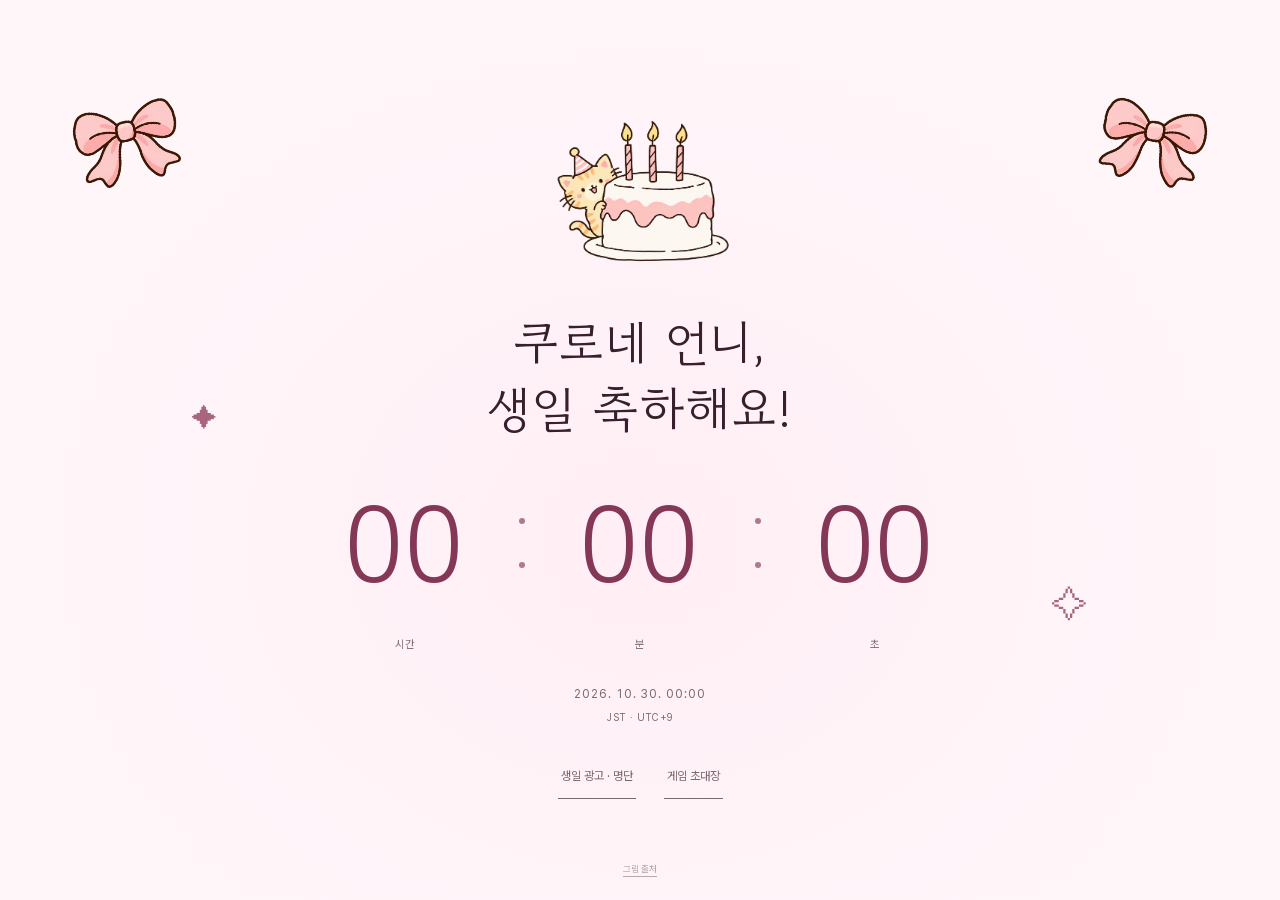
==== commit 1fa1bace: "Evolve black electronic countdown into a hand-drawn pink birthday scene" ====
--- a/index.html
+++ b/index.html
@@ -10,7 +10,6 @@
   <link rel="preload" as="image" href="/assets/stationery/envelope-ginger-v3.png" />
   <link rel="preload" href="/fonts/gowun-dodum-korean.woff2" as="font" type="font/woff2" crossorigin />
   <link rel="preload" href="/fonts/pretendard-variable.woff2" as="font" type="font/woff2" crossorigin />
-  <link rel="preload" href="/fonts/birthday-countdown-recursive.woff2" as="font" type="font/woff2" crossorigin />
   <title>쿠로네 언니의 생일을 기다리며 · 10월 30일</title>
   <meta name="description" content="10월 30일, 쿠로네 언니의 생일을 함께 축하해요. 반죽이들을 위한 특별한 초대장." />
   <style>
@@ -69,7 +68,7 @@
       cursor: pointer;
     }
     button { font: inherit; }
-    #invitation-loading{position:fixed;inset:0;z-index:45;display:grid;place-content:center;justify-items:center;gap:18px;text-align:center;background:#fffdf8;color:#806962;font:14px/1.8 'Gowun Dodum','Apple SD Gothic Neo',sans-serif}
+    #invitation-loading{position:fixed;inset:0;z-index:45;display:grid;place-content:center;justify-items:center;gap:18px;text-align:center;background:#000;color:#bac6c2;font:14px/1.8 'Gowun Dodum','Apple SD Gothic Neo',sans-serif}
     #invitation-loading img{width:140px;height:140px;object-fit:contain}
     #invitation-loading small{font-size:12px;font-weight:400;letter-spacing:.03em;color:#8d505d}
     #invitation-loading .ended-loading{display:none}
@@ -178,12 +177,13 @@
       .reading-tabs { grid-template-columns: 1fr; }
     }
   </style>
-  <script type="module" crossorigin src="/assets/main-BCM36ha9.js"></script>
+  <script type="module" crossorigin src="/assets/main-I6P2wfCS.js"></script>
   <link rel="modulepreload" crossorigin href="/assets/phaser-B61OQUcB.js">
-  <link rel="stylesheet" crossorigin href="/assets/main-DPJMhhBZ.css">
+  <link rel="stylesheet" crossorigin href="/assets/main-CeFHGrXN.css">
 </head>
 <body>
   <div id="game-container"></div>
-  <div id="invitation-loading" role="status"><img class="birthday-loading" src="/assets/stationery/cake-ginger-v3.png" alt="" width="140" height="140"><p class="birthday-loading">쿠로네 언니 생일 축하해</p><small class="birthday-loading">2026. 10. 30. 00:00 JST</small><p class="ended-loading">쿠로네 언니 생일 축하해</p><small class="ended-loading">저장된 기록을 준비하고 있습니다.</small></div>
+  <div id="invitation-loading" role="status"><p id="initial-birthday-clock" style="font:400 clamp(38px,8vw,82px)/1.2 monospace;letter-spacing:.08em">--:--:--</p><small>2026. 10. 30. 00:00 JST</small></div>
+  <script>{const el=document.getElementById('initial-birthday-clock'),target=Date.parse('2026-10-30T00:00:00+09:00');const draw=()=>{const t=Math.max(0,Math.ceil((target-Date.now())/1000));el.textContent=[Math.floor(t/3600),Math.floor(t/60)%60,t%60].map(n=>String(n).padStart(2,'0')).join(':');};draw();const id=setInterval(()=>{if(!el.isConnected)clearInterval(id);else draw();},1000);}</script>
 </body>
 </html>
--- a/assets/main-CeFHGrXN.css
+++ b/assets/main-CeFHGrXN.css
@@ -0,0 +1 @@
+#birthday-countdown{--birthday-background:#000;--birthday-ink:#f5eff3;--birthday-digit-ink:#dcebe6;--birthday-scene-progress:0;--birthday-art:0;--birthday-ribbons:0;--birthday-friendly:0;--birthday-segment-radius:0;position:fixed;top:0;right:0;bottom:0;left:0;z-index:46;overflow:auto;overscroll-behavior:contain;touch-action:pan-y;background:var(--birthday-background);color:var(--birthday-ink);font:14px/1.6 Pretendard Variable,sans-serif;isolation:isolate;transition:background-color 14s ease-in-out}#birthday-countdown [hidden]{display:none!important}.birthday-welcome-wrap{position:relative;z-index:2;min-height:100%;width:min(1120px,100%);margin:auto;padding:30px max(32px,env(safe-area-inset-right)) 20px max(32px,env(safe-area-inset-left));display:flex;flex-direction:column}.birthday-welcome-main{flex:1;display:flex;flex-direction:column;align-items:center;justify-content:center;text-align:center;padding:10px 0 25px}#birthday-countdown h1{color:inherit;font:400 clamp(12px,calc(14px + var(--birthday-scene-progress)*35px),49px)/1.35 "Gowun Dodum",sans-serif;letter-spacing:.02em;outline:none;margin:0 0 25px;transition:font-size 14s ease-in-out,margin 14s ease-in-out}.birthday-cake-scene{width:min(300px,65vw);height:calc(var(--birthday-art)*235px);opacity:var(--birthday-art);transform:translateY(calc((1 - var(--birthday-art))*25px)) scale(calc(.7 + var(--birthday-art)*.3));transition:height 14s ease-in-out,opacity 14s ease-in-out,transform 14s ease-in-out;pointer-events:none}.birthday-welcome-cake{width:100%;height:100%;object-fit:contain;display:block}.birthday-time{display:flex;align-items:flex-start;justify-content:center;gap:clamp(10px,2vw,24px);width:min(calc(900px - var(--birthday-friendly)*250px),100%);font-variant-numeric:tabular-nums;transition:width 14s ease-in-out}.birthday-time-unit{flex:1;min-width:0;display:flex;flex-direction:column;align-items:center}.birthday-number{position:relative;display:block;width:100%;height:clamp(70px,12vw,154px);transition:height 14s ease-in-out}.birthday-electronic{position:absolute;top:0;right:0;bottom:0;left:0;display:flex;justify-content:center;align-items:center;gap:8%;opacity:calc(1 - var(--birthday-friendly));transition:opacity 14s ease-in-out}.birthday-led-digit{display:block;height:100%;max-width:46%;overflow:visible}.birthday-led-digit rect{fill:var(--birthday-digit-ink);opacity:.035;rx:calc(var(--birthday-segment-radius)*1px);transition:rx 14s ease-in-out,fill 14s ease-in-out}.birthday-led-digit rect.lit{opacity:1;filter:drop-shadow(0 0 calc(var(--birthday-scene-progress)*3px) var(--birthday-digit-ink))}.birthday-time-unit b{position:absolute;top:0;right:0;bottom:0;left:0;display:flex;justify-content:center;align-items:center;font:400 clamp(46px,9vw,108px)/1 "Gowun Dodum",sans-serif;color:var(--birthday-digit-ink);letter-spacing:.015em;opacity:var(--birthday-friendly);transition:opacity 14s ease-in-out,color 14s ease-in-out}.birthday-time-unit small{font-size:11px;opacity:.6;margin-top:16px}.birthday-time-colon{width:8px;height:clamp(70px,12vw,154px);display:flex;flex-direction:column;align-items:center;justify-content:center;gap:25%;flex:none}.birthday-time-colon i{width:6px;height:6px;background:var(--birthday-digit-ink);border-radius:calc(var(--birthday-scene-progress)*50%);opacity:.65;transition:background-color 14s ease-in-out,border-radius 14s ease-in-out}#birthday-countdown[data-has-days=false] .birthday-time-day,#birthday-countdown[data-has-days=false] .birthday-day-colon{display:none}.birthday-target{display:flex;flex-direction:column;gap:5px;margin:32px 0 30px;opacity:.65;font-variant-numeric:tabular-nums}.birthday-target time{font-size:12px;letter-spacing:.08em}.birthday-target small{font-size:10px;letter-spacing:.04em}.birthday-welcome-actions{display:flex;justify-content:center;gap:28px;flex-wrap:wrap}#birthday-countdown button{font:12px/1.6 Pretendard Variable,sans-serif;color:inherit;background:transparent;border:0;border-bottom:1px solid currentColor;border-radius:0;min-height:44px;min-width:44px;padding:10px 3px;cursor:pointer;opacity:.65;touch-action:manipulation}#birthday-countdown button:hover{opacity:1}#birthday-countdown :is(button,a):focus-visible{outline:2px solid currentColor;outline-offset:5px}.birthday-welcome-footer{display:flex;justify-content:center;opacity:.35;font-size:9px}.birthday-welcome-footer a{color:inherit;text-underline-offset:4px;min-height:22px;display:inline-flex;align-items:center}.birthday-edge-light{position:absolute;top:0;right:0;bottom:0;left:0;z-index:0;pointer-events:none;background:radial-gradient(ellipse at 50% 60%,#ffd0e133,transparent 65%);opacity:var(--birthday-ribbons);transition:opacity 14s ease-in-out}.birthday-decoration{position:absolute;top:0;right:0;bottom:0;left:0;pointer-events:none;overflow:hidden;opacity:var(--birthday-ribbons);transition:opacity 14s ease-in-out}.birthday-ribbon{position:absolute;top:6%;width:180px;height:180px;object-fit:contain;transform:scale(calc(.6 + var(--birthday-ribbons)*.4));transition:transform 14s ease-in-out}.birthday-ribbon-left{left:3%;rotate:-12deg}.birthday-ribbon-right{right:3%;rotate:12deg}.birthday-decoration>span{position:absolute;top:45%;left:15%;font:25px serif;color:#a76580}.birthday-decoration>span:last-child{left:auto;right:15%;top:65%;font-size:36px}.birthday-confetti{position:absolute;top:0;right:0;bottom:0;left:0;z-index:3;overflow:hidden;pointer-events:none}.birthday-confetti i{position:absolute;left:calc(2% + var(--i)*4.1%);top:-20px;width:6px;height:13px;border-radius:2px;background:#e198b4;opacity:0}.birthday-confetti i:nth-child(3n){background:#f2ce86;border-radius:50%;width:8px;height:8px}.birthday-confetti i:nth-child(3n+1){background:#c69ab8}[data-phase=birthday] .birthday-confetti i{animation:birthday-confetti 7s ease-out both;animation-delay:calc(var(--i)*.07s)}.birthday-live-status{position:absolute;width:1px;height:1px;clip-path:inset(50%);overflow:hidden;white-space:nowrap}@keyframes birthday-confetti{0%{transform:translateY(-20px) rotate(0);opacity:0}12%{opacity:.8}85%{opacity:.65}to{transform:translateY(95vh) rotate(300deg);opacity:0}}@media(max-width:600px){.birthday-welcome-wrap{padding:24px max(22px,env(safe-area-inset-right)) 16px max(22px,env(safe-area-inset-left))}#birthday-countdown h1{font-size:calc(12px + var(--birthday-scene-progress)*24px);margin-bottom:22px}.birthday-time{gap:clamp(6px,2.4vw,10px)}.birthday-number,.birthday-time-colon{height:clamp(65px,19vw,94px)}.birthday-time-unit b{font-size:clamp(40px,13.5vw,68px)}.birthday-time-colon{width:5px}.birthday-time-colon i{width:4px;height:4px}.birthday-time-unit small{font-size:10px;margin-top:13px}.birthday-target{margin:26px 0 24px}.birthday-target time{font-size:11px}.birthday-ribbon{width:125px;height:125px;top:4%}.birthday-ribbon-left{left:-20px}.birthday-ribbon-right{right:-20px}.birthday-decoration>span{left:5%;font-size:17px}.birthday-decoration>span:last-child{right:5%;font-size:24px}.birthday-cake-scene{height:calc(var(--birthday-art)*185px);width:230px}.birthday-welcome-actions{gap:24px}}@media(max-height:650px)and (max-width:600px){.birthday-cake-scene{height:calc(var(--birthday-art)*130px);width:180px}#birthday-countdown h1{font-size:calc(12px + var(--birthday-scene-progress)*18px);margin-bottom:18px}.birthday-number,.birthday-time-colon{height:62px}.birthday-time-unit b{font-size:42px}.birthday-target{margin-block:20px}.birthday-welcome-main{padding-bottom:15px}.birthday-ribbon{width:100px;height:100px;top:0}}@media(max-height:450px)and (min-width:601px){.birthday-welcome-wrap{padding-top:20px;padding-bottom:10px}#birthday-countdown h1{font-size:calc(11px + var(--birthday-scene-progress)*20px);margin-bottom:15px}.birthday-cake-scene{height:calc(var(--birthday-art)*95px);width:145px}.birthday-number,.birthday-time-colon{height:65px}.birthday-time-unit b{font-size:54px}.birthday-time{max-width:620px}.birthday-time-unit small{margin-top:7px}.birthday-target{margin:12px 0;font-size:10px}.birthday-target small{display:none}.birthday-welcome-main{padding:0}.birthday-ribbon{width:115px;height:115px;top:12%}}@media(prefers-reduced-motion:reduce){#birthday-countdown,#birthday-countdown *{transition:none!important}.birthday-confetti i{animation:none!important}}.reading-overlay[data-panel=piano] .reading-sheet{max-width:840px;background:#291d18;color:#e6d6b8;border-color:#796148}.reading-overlay[data-panel=piano] .reading-content{background:linear-gradient(90deg,#251a15,#39271d 45%,#251a15)}.piano-score{max-width:620px;margin:4px auto 18px;padding:18px 22px;background:#e3d5ad;color:#3b2e22;box-shadow:0 5px 10px #0008;transform:rotate(-.5deg)}.piano-score h3{margin:5px 0 12px;font-family:serif;font-size:24px}.piano-score p{line-height:1.6}.piano-score-notes{display:flex;justify-content:space-between;gap:5px;list-style:none;padding:0;border-block:1px solid #746442;background:repeating-linear-gradient(transparent 0 10px,#74644230 10px,#74644230 11px)}.piano-score-notes li{display:grid;justify-items:center;gap:6px;flex:1;padding:8px 0}.piano-score-notes li>span{font-size:32px}.piano-score-notes small{font:12px monospace}.piano-score-notes [data-matched=true]{background:#55714338}.piano-score-notes [aria-current=true]{background:#bc722b44;outline:2px solid #886631}.piano-listen{display:flex;flex-wrap:wrap;gap:8px;justify-content:center}.piano-status{min-height:2.5em;font-size:15px;line-height:1.6}.piano-keyboard{display:flex;padding:12px 6px 6px;border-top:8px solid #160e0c;background:#130d0b;border-radius:3px;overflow-x:auto}.piano-keyboard button{position:relative;flex:1;min-width:44px;min-height:160px;border-radius:0 0 5px 5px;margin:0 1px;padding:80px 1px 12px;background:linear-gradient(90deg,#b9b29f,#f3eedb 18%,#e8e2ca 85%,#a19b87);color:#30251c;border:1px solid #15100a;display:flex;flex-direction:column;align-items:center;justify-content:flex-end;gap:4px;box-shadow:inset 0 -5px #a89f83}.piano-keyboard button[data-sounding=true]{background:#e9b35c;box-shadow:inset 0 -2px #8c6429}.piano-keyboard kbd{font:12px monospace}.piano-keyboard small{font-size:11px;color:#6b6458}.piano-caption{font-size:13px;line-height:1.6}.piano-secret:empty{display:none}.piano-secret{margin:20px auto 4px;border-top:1px solid #9f8059;padding:15px 0}.piano-secret h3{font:24px Georgia,serif;letter-spacing:2px}.piano-secret p{line-height:1.7}@media(max-width:480px){.piano-score{padding:12px}.piano-score h3{font-size:20px}.piano-keyboard{padding:10px 2px 4px}.piano-keyboard button{min-width:44px;margin:0;min-height:140px}.piano-keyboard button>kbd{font-size:10px}.piano-keyboard button>small{display:none}.piano-listen button{flex:1;font-size:13px;padding:8px}.piano-score-notes{gap:1px}}.piano-key{position:relative;flex:1;min-width:52px}.piano-key>button{width:100%;margin:0;min-width:52px}.piano-key>.piano-black-key{position:absolute;right:-22px;top:0;z-index:2;width:44px;min-width:44px;min-height:88px;height:58%;padding:28px 0 10px;background:transparent;border:0;box-shadow:none;color:#eee5d1;isolation:isolate;gap:3px}.piano-key>.piano-black-key:before{content:"";position:absolute;top:0;right:5px;bottom:0;left:5px;z-index:-1;background:linear-gradient(90deg,#090908,#302e29,#090908);border-bottom:5px solid #080807;border-radius:0 0 3px 3px}.piano-black-key b{font-size:11px}.piano-black-key small{display:none}.piano-key>.piano-black-key[data-sounding=true]{background:transparent;box-shadow:none}.piano-black-key[data-sounding=true]:before{background:#976a29}@media(max-width:480px){.piano-score{padding:10px;margin:0 auto 10px}.piano-score>small,.piano-score>p:not(.piano-caption){display:none}.piano-score h3{font-size:18px;margin:2px 0 8px}.piano-score-notes{margin:8px 0}.piano-score-notes li{gap:3px;padding:5px 0}.piano-score-notes li>span{font-size:22px}.piano-score-notes li>small{display:none}.piano-score .piano-caption{font-size:12px;line-height:1.4;margin:7px 0 0}.piano-listen{gap:5px}.piano-listen button{font-size:12px!important;padding:6px!important;min-height:44px}.piano-status{font-size:13px;line-height:1.4;min-height:0;margin:10px 0}.piano-key>button{min-height:130px}.piano-key>.piano-black-key{min-height:76px;padding:16px 0 9px}.piano-caption{font-size:12px;line-height:1.4}}.piano-written-note{position:relative;width:22px;height:32px;margin-bottom:12px;transform:translateY(var(--note-y));font-size:0!important}.piano-written-note:before{content:"";position:absolute;width:11px;height:8px;border:2px solid #3a2a1d;border-radius:50%;background:#3a2a1d;bottom:0;left:2px;transform:rotate(-18deg)}.piano-written-note:after{content:"";position:absolute;width:2px;height:26px;background:#3a2a1d;bottom:4px;left:13px}.piano-written-note[data-hollow=true]:before{background:transparent}.piano-written-note[data-flag=true]{border-top:0}.piano-written-note[data-flag=true]:after{width:10px;border-right:3px solid #3a2a1d;background:linear-gradient(90deg,#3a2a1d 0 2px,transparent 2px);border-radius:0 80% 60% 0}.capture-overlay{position:fixed;top:0;right:0;bottom:0;left:0;z-index:20000;overflow:hidden;background:#030507eb;color:#f2eee5;font-family:inherit;isolation:isolate;touch-action:none;user-select:none;-webkit-user-select:none;-webkit-touch-callout:none}.capture-overlay:after{content:"";position:absolute;top:0;right:0;bottom:0;left:0;pointer-events:none;background:radial-gradient(ellipse at 50% 28%,transparent 12%,rgba(0,0,0,.3) 45%,#020304 90%);z-index:-1}.capture-portrait{position:absolute;left:50%;top:3%;height:76%;max-height:580px;width:auto;max-width:none;transform:translate(-50%);filter:grayscale(.65) brightness(1.65);opacity:.9;z-index:-2;animation:capture-impact .45s ease-out backwards}.capture-top{position:absolute;top:max(16px,env(safe-area-inset-top));left:max(18px,env(safe-area-inset-left));right:max(18px,env(safe-area-inset-right));display:flex;align-items:center;justify-content:space-between;gap:12px;font-size:14px;letter-spacing:.08em;text-shadow:0 2px 4px #000}.capture-top button{min-height:44px;padding:8px 14px;background:#111719;color:#deded8;border:1px solid #65716e;font:inherit;border-radius:2px}.capture-controls{position:absolute;bottom:max(28px,env(safe-area-inset-bottom));left:16px;right:16px;display:flex;align-items:center;flex-direction:column;text-align:center;gap:12px;text-shadow:0 2px 5px #000}.capture-controls h2{margin:0;font-size:clamp(23px,5vw,36px);font-weight:600;letter-spacing:.04em;line-height:1.4}.capture-controls p{margin:0;font-size:16px;line-height:1.5}.capture-controls [data-capture-action]{width:min(320px,100%);min-height:64px;padding:14px 18px;background:#e8dfd3;color:#231c1b;border:2px solid #e8dfd3;border-radius:3px;font:inherit;font-size:19px;font-weight:650;touch-action:none}.capture-overlay[data-held=true] [data-capture-action]{background:#bfa497;border-color:#f2ded1}.capture-overlay button:focus-visible{outline:3px solid #fff;outline-offset:4px}.capture-controls progress{-webkit-appearance:none;-moz-appearance:none;appearance:none;width:min(320px,100%);height:7px;border:0;background:#3c3431}.capture-controls progress::-webkit-progress-bar{background:#3c3431}.capture-controls progress::-webkit-progress-value{background:#efe2d2}.capture-controls progress::-moz-progress-bar{background:#efe2d2}.capture-controls .capture-warning{font-size:13px;color:#d4b9ad}.capture-overlay [hidden]{display:none!important}.capture-overlay[data-capture-phase=struggle]{background:#0305076b;transition:background .35s}.capture-overlay[data-capture-phase=struggle] .capture-portrait{opacity:0;transition:opacity .28s}.capture-overlay[data-capture-phase=released] .capture-portrait{opacity:.2;transition:opacity .2s}.capture-overlay[data-capture-phase=expelled] .capture-portrait{filter:grayscale(1) brightness(.7);transform:translate(-50%) scale(1.13);transition:transform .7s,filter .7s}.capture-overlay[data-paused=true] .capture-portrait{visibility:hidden}.capture-overlay[data-paused=true] .capture-controls{opacity:.4;pointer-events:none}@keyframes capture-impact{0%{transform:translate(-50%) scale(.75);opacity:0}40%{transform:translate(-49%) scale(1.08);opacity:1}70%{transform:translate(-51%) scale(1.025)}to{transform:translate(-50%) scale(1);opacity:.9}}@media(max-height:480px){.capture-controls{left:44%;right:20px;bottom:18px;gap:8px}.capture-controls h2{font-size:23px}.capture-portrait{left:24%;top:0;height:115%}.capture-controls p{font-size:14px}.capture-controls [data-capture-action]{min-height:56px;font-size:17px}.capture-top{top:8px}}@media(prefers-reduced-motion:reduce){.capture-portrait{animation:none!important;transition:none!important}.capture-overlay[data-capture-phase=expelled] .capture-portrait{transform:translate(-50%)}}.capture-turns{display:flex;gap:12px;justify-content:center;width:min(440px,100%)}.capture-controls .capture-turns button{flex:1;width:0;min-height:64px;min-width:0;border-radius:28px;border:2px solid #8e7f64;background:#26302b;color:#e0d6bd;text-shadow:none;transition:transform .2s}.capture-controls .capture-turns [data-open=true]{background:#d8bc80;color:#292b22;border-color:#f5e8b8;transform:translateY(-4px)}@media(max-width:400px){.capture-turns{gap:7px}.capture-controls .capture-turns button{font-size:14px;padding:8px}}@media(prefers-reduced-motion:reduce){.capture-turns button{transition:none;transform:none!important}}[data-panel=inventory]{font-family:Gowun Dodum,Apple SD Gothic Neo,sans-serif}[data-panel=inventory] [hidden]{display:none!important}[data-panel=inventory] .reading-sheet{width:min(100%,900px);height:min(620px,100%);background:#1b1e1c;border:1px solid #55564e;border-radius:2px}[data-panel=inventory] .reading-sheet>header{padding:20px 24px 14px;border:0}[data-panel=inventory] h2{display:flex;align-items:baseline;gap:12px;color:#e3dfd1;font-size:22px;font-weight:400}[data-panel=inventory] .inventory-count{font-size:13px;color:#aaa99d}[data-panel=inventory] .journal-navigation{background:transparent;border-color:#41433c}[data-panel=inventory] .journal-navigation button{color:#a6aaa0;border-bottom-width:1px}[data-panel=inventory] .journal-navigation button[aria-pressed=true]{color:#e7dfc8;border-color:#c1b494;background:transparent}[data-panel=inventory] .reading-content{display:grid;grid-template-columns:minmax(0,1.45fr) minmax(230px,1fr);gap:24px;flex:1;overflow:hidden;padding:22px 24px}[data-panel=inventory] .reading-inventory{grid-template-columns:repeat(3,minmax(0,1fr));align-content:start;overflow-y:auto;min-height:0;margin:0;gap:8px 10px;padding:3px;scrollbar-color:#696b60 #1b1e1c;scrollbar-width:thin}[data-panel=inventory] .reading-inventory button{min-height:114px;padding:12px 4px 10px;gap:8px;color:#c9c9bc;background:transparent;border:1px solid transparent;border-bottom-color:#393d35;border-radius:0}[data-panel=inventory] .reading-inventory button:hover{background:#ffffff05;border-bottom-color:#8b8a78}[data-panel=inventory] .reading-inventory button[aria-pressed=true]{background:#ffffff08;border-color:#928b76;color:#f1e5c9;box-shadow:none}[data-panel=inventory] .reading-inventory button:focus-visible{outline:2px solid #d4c49e;outline-offset:1px}[data-panel=inventory] .inventory-icon{width:58px;height:58px;padding:0;opacity:1}[data-panel=inventory] .inventory-name{font-size:13px;line-height:1.5}[data-panel=inventory] .inventory-detail{display:flex;flex-direction:column;align-items:center;justify-content:center;gap:28px;min-height:0;min-width:0;margin:0;padding:24px 0 24px 24px;overflow-y:auto;border:0;border-left:1px solid #41433c;border-radius:0;background:transparent;color:#d8d7cc;font-family:inherit;scrollbar-color:#696b60 #1b1e1c;scrollbar-width:thin}[data-panel=inventory] .inventory-preview{width:144px;height:144px;padding:0;background:transparent;border-radius:0}[data-panel=inventory] .inventory-description{min-width:0;width:100%}[data-panel=inventory] .inventory-detail h3{font-size:20px;line-height:1.5;font-weight:400;color:#eee4cd;margin:0 0 12px}[data-panel=inventory] .inventory-detail p{font-size:16px;line-height:1.85;margin:0}[data-panel=inventory] .inventory-detail button{margin-top:18px;background:transparent;color:#e2d6b9;border-color:#737160;border-radius:0}[data-panel=inventory] .inventory-detail:focus-visible{outline:2px solid #d4c49e;outline-offset:-2px}[data-panel=inventory] .inventory-help{margin:0;color:#9d9f92;font-size:12px;line-height:1.6}[data-panel=inventory] .reading-footer{padding:0 24px 18px}[data-panel=inventory] .reading-close{background:transparent;border:0;color:#bdbbaa}[data-panel=inventory] .inventory-empty{grid-column:1 / -1;text-align:center;align-self:center;color:#a6aa9b;padding:28px 12px}[data-panel=inventory][data-empty=true] .reading-content{grid-template-columns:1fr}[data-panel=inventory][data-empty=true] .reading-inventory{align-content:center}[data-panel=inventory][data-history=true] .reading-content{display:flex;min-height:0}[data-panel=inventory] .dialogue-history{flex:1;min-height:0;overflow-y:auto;padding:0 6px;scrollbar-color:#696b60 #1b1e1c}[data-panel=inventory] .dialogue-history article{padding:18px 0;border-bottom:1px solid #393d35;max-width:68ch;margin:auto}[data-panel=inventory] .dialogue-history h3{font-size:13px;font-weight:400;color:#ada38e;margin:0 0 10px}[data-panel=inventory] .dialogue-history p{font-size:16px;line-height:1.9;color:#e1dfd1;margin:0;white-space:pre-line;word-break:keep-all;overflow-wrap:anywhere}[data-panel=inventory] .dialogue-history:focus-visible{outline:1px solid #c1b494;outline-offset:2px}@media(max-width:700px){[data-panel=inventory] .reading-sheet>header{padding:14px 16px 8px}[data-panel=inventory] .reading-content{grid-template-columns:minmax(0,1fr);grid-template-rows:minmax(100px,1fr) auto;gap:16px;padding:12px 16px}[data-panel=inventory] .reading-inventory{grid-template-columns:repeat(3,minmax(0,1fr));gap:6px}[data-panel=inventory] .reading-inventory button{min-height:104px;padding:8px 3px}[data-panel=inventory] .inventory-icon{width:48px;height:48px}[data-panel=inventory] .inventory-detail{display:grid;grid-template-columns:72px minmax(0,1fr);align-items:center;justify-content:start;gap:16px;padding:16px 0 0;border-left:0;border-top:1px solid #41433c;max-height:32vh;max-height:32dvh}[data-panel=inventory] .inventory-preview{width:72px;height:72px}[data-panel=inventory] .inventory-detail h3{font-size:17px;margin-bottom:7px}[data-panel=inventory] .inventory-detail p{font-size:15px;line-height:1.7}[data-panel=inventory] .reading-footer{padding:0 16px 12px}[data-panel=inventory][data-empty=true] .reading-content{grid-template-rows:minmax(0,1fr)}}@media(max-width:359px){[data-panel=inventory] .reading-inventory{grid-template-columns:repeat(2,minmax(0,1fr))}}@media(max-height:480px)and (min-width:521px){[data-panel=inventory] .reading-sheet>header{padding:8px 16px}[data-panel=inventory] .reading-content{grid-template-columns:minmax(0,1fr) minmax(230px,1fr);grid-template-rows:minmax(0,1fr);padding:10px 16px;gap:16px}[data-panel=inventory] .reading-inventory{grid-template-columns:repeat(3,minmax(0,1fr))}[data-panel=inventory] .inventory-detail{display:flex;justify-content:start;max-height:none;padding:8px 0 8px 16px;border-top:0;border-left:1px solid #41433c;gap:12px}[data-panel=inventory] .inventory-preview{width:72px;height:72px}}.journal-navigation{display:flex;gap:4px;padding:8px 16px 0;border-bottom:1px solid #49584b;flex-shrink:0}.reading-sheet .journal-navigation button{flex:1;min-width:0;background:transparent;border:0;border-bottom:3px solid transparent;border-radius:0;padding:10px 4px;color:#c2c7bd}.reading-sheet .journal-navigation button[aria-pressed=true]{color:#f4e4bf;border-bottom-color:#d2b780;background:#ffffff06}.journal-objective{padding:0 0 0 14px;border-left:2px solid #c3aa7c}.journal-eyebrow{font-size:13px;color:#c6b48d;letter-spacing:.06em}.journal-objective h3{margin:4px 0 12px;font-size:20px}.journal-objective strong{display:block;margin:12px 0}.journal-objective summary{min-height:44px;cursor:pointer;padding:10px 0;color:#d9ccaf}.journal-objective details{margin:8px 0;border-block:1px solid #49584b}.journal-objective .journey-route{border-color:#847557;margin:4px 0 18px 9px;color:#d8ceb8}.journal-objective .journey-route li:before{background:#203029;border-color:#bc9f68}.journal-pause-note{color:#b7c0b5;font-size:13px;margin:0}[data-panel=case-board] .reading-sheet{width:min(100%,760px)}[data-panel=case-board] .reading-paper{background:transparent;color:#ded7c7;border-left:0;padding:0}[data-panel=case-board] .reading-evidence{border-color:#49584b}[data-panel=case-board] .reading-footer{border-top:1px solid #49584b;padding-top:12px}.pause-context{margin-bottom:18px;padding-bottom:14px;border-bottom:1px solid #49584b}.pause-context h3{font-size:18px;margin:4px 0 12px}.reading-sheet .pause-resume{width:100%;margin-bottom:12px;color:#17211c;background:#ddcaa5;border-color:#ddcaa5;font-size:17px}[data-panel=pause] .reading-options{grid-template-columns:1fr 1fr}.reading-sheet .pause-leave{margin-top:16px;background:transparent;border-color:transparent;text-decoration:underline;text-underline-offset:4px}@media(max-width:400px){.journal-navigation{padding:6px 10px 0}}#action-btns{position:absolute;display:grid;width:148px;grid-template-columns:repeat(6,minmax(0,1fr));grid-template-rows:44px 52px 60px;gap:4px}#action-btns button{grid-column:span 2;display:flex;flex-direction:column;justify-content:center;align-items:center;gap:3px}#action-btns [data-control=light],#action-btns [data-control=run]{grid-column:span 3}#action-btns [data-control=action]{grid-column:1/-1;font-size:18px!important;border-radius:12px!important}#action-btns small{display:block;color:#bdc6c1;font:11px/1.2 Gowun Dodum,sans-serif}#action-btns [data-control=action] small{font-size:12px}#action-btns [data-control=action][data-ready=true]{background:#d6c39d!important;color:#17211e!important;border-color:#efdbb5!important}#action-btns [data-control=action][data-ready=true] small{color:#354236}#action-btns [data-control=action][aria-pressed=true]{background:#e7d9bb!important;color:#17211e!important}#action-btns [data-blocked=true]{border-style:dashed!important}#action-btns [data-on=true] small{color:#efd69f}#touch-controls button:focus-visible{outline:2px solid #f2dcae;outline-offset:2px}#touch-controls button[hidden]{display:none!important}.cipher-picture{width:32px;height:32px;object-fit:contain;flex:none;filter:sepia(.2);pointer-events:none}.cipher-token-mark{display:inline-flex;flex-direction:column;align-items:center;justify-content:center;gap:4px;line-height:1.3;font-size:14px;min-width:0;color:inherit;vertical-align:middle}.cipher-token-mark>span{font-size:inherit!important;line-height:1.3!important;border:0!important;padding:0!important;color:inherit!important}.cipher-token-row{display:flex;gap:10px;justify-content:center;align-items:center;margin:15px 0}.cipher-token-row>.cipher-token-mark{flex:1;max-width:90px}.cipher-pair{position:relative;display:flex!important;flex-direction:column;align-items:center;gap:6px!important}.cipher-pair>b,.cipher-pair>.pair-source{display:block;border:0!important}.cipher-pair .cipher-picture{width:36px;height:36px}.pair-direction{font:24px/1 serif;color:#f1c67d;order:1}.cipher-pair>b{order:0}.cipher-pair>.pair-source{order:2}.cipher-visual-guide{margin:16px 0;padding:12px 0;border-block:1px solid #b9a47555}.guide-strip{display:grid;grid-template-columns:repeat(3,minmax(0,1fr));gap:10px}.guide-strip>div{position:relative;display:flex;align-items:center;flex-direction:column;gap:5px;text-align:center}.guide-strip small{font-size:12px;line-height:1.45;max-width:130px}.guide-strip i{position:absolute;right:-8px;top:9px;color:#e8bb67}.cipher-visual-guide>button{display:block;margin:10px auto 0;border:0!important;background:transparent!important;border-bottom:1px solid #b89f6d!important;font-size:13px!important;min-height:44px}.guide-demo{padding:12px 4px;text-align:center}.guide-demo[hidden]{display:none}.guide-stage{display:flex;justify-content:center;align-items:center;gap:20px;min-height:100px;margin:10px auto;background:#10171366;border-radius:40%}.guide-stage>b{font:30px Georgia,serif}.guide-demo p{font-size:14px;line-height:1.5}.guide-demo button{min-height:44px}.demo-digits{display:grid;gap:8px}.demo-digits strong{font:34px Georgia,serif;letter-spacing:5px}.demo-digits span{color:#edc177}.demo-fold{background:linear-gradient(90deg,#dbcca7 48%,#4c4432 49%,#4c4432 51%,#c1b99a 52%);color:#292a22;max-width:280px;border-radius:0;perspective:400px}.demo-fold[data-folded=true]>.cipher-token-mark:last-child{animation:demo-fold .5s ease-out}.demo-drawer{border:3px ridge #ae9262;background:#543e29;padding:10px;min-width:70px;box-shadow:0 8px #1a1c14}.demo-drawer[data-open=true]{transform:translateY(5px)}.demo-drawer>small{display:block}.demo-fragment{padding:12px;background:#d7c29a;color:#32291d;clip-path:polygon(0 0,100% 6%,95% 40%,100% 80%,95% 100%,0 95%,5% 60%)}.demo-decode{flex-direction:column;gap:5px}.demo-decode .cipher-token-mark{flex-direction:row}.demo-coordinates{display:grid;grid-template-columns:repeat(3,32px);gap:2px}.demo-coordinates span{height:30px;background:#243d3d}.demo-coordinates [data-row=true]{background:#8f7544}.demo-coordinates [data-column=true]{outline:2px solid #a5cdd0}.demo-coordinates [data-cross=true]{background:#dce5bd;color:#172019}.demo-seats{width:150px;height:130px;position:relative;background:radial-gradient(ellipse,#705139 0 35%,transparent 37%)}.demo-seats span{position:absolute;background:#c7c6ad;color:#263a31;border-radius:50%;width:30px;height:30px}.demo-seats span:nth-child(1){top:0;left:60px}.demo-seats span:nth-child(2){right:0;top:50px}.demo-seats span:nth-child(3){bottom:0;left:60px}.demo-seats span:nth-child(4){left:0;top:50px}.demo-seats [data-lit=true]{outline:3px solid #e3ba75}.demo-seats>b{position:absolute;top:40px;left:60px;font-size:34px}.cipher-calendar{max-width:310px;margin:10px auto 20px;padding:12px 14px 8px;background:#e5d6ae;color:#3c3225;box-shadow:3px 4px #bcaa80;display:flex;align-items:baseline;flex-wrap:wrap;gap:8px;transform:rotate(-1deg)}.calendar-month{font:32px Georgia,serif}.calendar-days{width:100%;display:grid;grid-template-columns:repeat(6,1fr);gap:3px;border-top:2px solid #9a7e56;padding-top:9px}.calendar-days span{text-align:center;line-height:30px}.calendar-days [data-party=true]{border:2px solid #984831;border-radius:50%;color:#7f3328;font-weight:700}.cipher-calendar figcaption{font-size:12px;margin-top:5px}.practice-date-answer{display:block;text-align:center;font:27px Georgia,serif}.cipher-date-drum{position:relative}.date-shaft{position:absolute;right:-13px;top:47%;z-index:1;color:#edce91;font:20px Georgia;text-shadow:0 1px 2px #000}.cipher-date-lock[data-linked=true]{gap:14px;max-width:330px}.practice-instruction{text-align:center;font-size:14px}.practice-reason{display:flex;justify-content:center;align-items:center;gap:30px;margin:12px}.practice-hardware{padding:20px!important;border-radius:16px;border:0!important;background:linear-gradient(110deg,#54412c,#302e23)!important;box-shadow:inset 0 0 0 4px #8b7352,0 6px 10px #0005}.practice-hardware[data-cipher-practice=mirror]{background:#283a37!important;box-shadow:inset 0 0 0 4px #8c9278}.practice-hardware h3{margin-bottom:12px}.practice-workbench{display:grid;gap:20px}.practice-pieces{display:flex;flex-wrap:wrap;justify-content:center;gap:8px;align-content:start}.practice-pieces button{min-width:62px;min-height:76px;background:#dbc69b!important;color:#352b22!important;border:1px solid #8e7251!important;border-radius:5px 5px 16px;box-shadow:0 3px #1b1a12;padding:8px!important}.practice-pieces [aria-pressed=true]{transform:translateY(-5px);outline:3px solid #eec473}.practice-pieces [data-used=true]{opacity:.28}.practice-carry{display:flex;justify-content:center;align-items:center;min-height:62px;gap:12px;margin:12px 0;font-size:14px}.practice-carry .cipher-token-mark{flex-direction:row}.practice-mirror-board{padding:14px;background:linear-gradient(90deg,#d9d1b8 48%,#8c907b 49%,#8c907b 51%,#b4c1b1 52%);color:#263a30;box-shadow:5px 6px #14251e}.practice-mirror-row{display:grid;grid-template-columns:1fr 20px 1fr;align-items:center;text-align:center;gap:8px;margin:10px 0;perspective:500px}.practice-mirror-row>button{min-height:76px;background:#e4e3ce!important;border:2px dashed #637c6c!important;color:#344d3d!important}.practice-mirror-board[data-folded=false] .practice-mirror-row>button{opacity:.35;transform:rotateY(-15deg)}.practice-mirror-board[data-folded=true] .practice-mirror-row>button{transition:transform .35s;transform:rotateY(0)}.mirror-crease{font:30px Georgia;color:#56735e}.empty-groove{font-size:30px;opacity:.55}.practice-drawer-board{display:grid;grid-template-columns:repeat(3,minmax(54px,1fr));gap:14px 8px}.practice-drawer-board>button{position:relative;min-height:115px;border:5px ridge #92744d!important;background:linear-gradient(#75573b,#4b3825)!important;color:#efdbb5!important;box-shadow:0 7px #1a1810;padding:5px 2px 17px!important;display:grid;place-items:center}.practice-drawer-board>button>small{font-size:14px}.practice-drawer-board>button[data-filled=true]{transform:translateY(4px)}.practice-drawer-board .drawer-handle{position:absolute;bottom:5px;width:24px;height:5px;background:#b9a375;border:1px solid #302617;border-radius:8px}.practice-workbench [data-verdict=wrong]{outline:3px solid #db886b}.practice-workbench [data-verdict=right]{outline:3px solid #b2ce93}.drawer-relations{display:grid;grid-template-columns:1fr 1fr;gap:10px;margin:15px 0}.drawer-relations>div{display:flex;align-items:center;justify-content:space-evenly;gap:5px;background:#ddcba7;color:#453c2a;padding:8px 5px;transform:rotate(-1deg);box-shadow:2px 2px #856e4a}.drawer-relations .cipher-picture{width:26px;height:26px}.drawer-relations .cipher-token-mark{font-size:12px}.cipher-answer-tray{display:flex;gap:8px;justify-content:center}.cipher-answer-tray>span{min-width:44px;flex:1;max-width:100px;min-height:68px;border-bottom:3px solid #bd9a5e;display:grid;place-items:center;background:#10170d55;border-radius:12px 12px 0 0}.cipher-answer-tray .cipher-picture{width:30px;height:30px}.cipher-order-strip{display:flex;gap:6px;align-items:center;justify-content:center;flex-wrap:wrap;margin:10px 0}.cipher-order-strip .cipher-token-mark{padding:7px;border-bottom:2px solid transparent}.cipher-order-strip [data-current=true]{border-color:#f3c46b;background:#f3c46b22}.cipher-order-strip>small{width:100%;font-size:13px;text-align:center}@keyframes demo-fold{0%{transform:rotateY(-90deg)}to{transform:rotateY(0)}}@media(min-width:680px){.practice-workbench{grid-template-columns:minmax(220px,1fr) minmax(180px,.75fr);align-items:center}}@media(max-width:480px){.practice-hardware{padding:13px!important}.cipher-date-lock[data-linked=true]{gap:11px;padding-inline:7px;grid-template-columns:repeat(4,minmax(44px,1fr))}.date-shaft{right:-11px;font-size:17px}.guide-strip{gap:8px}.guide-strip .cipher-picture{width:27px;height:27px}.guide-strip small{font-size:11px}.practice-pieces button{min-width:56px;min-height:70px}.practice-mirror-board{padding:8px}.cipher-token-mark{font-size:13px}.cipher-pair .cipher-picture{width:32px;height:32px}.cipher-answer-tray{gap:3px}.cipher-answer-tray .cipher-token-mark{font-size:12px}.guide-stage{gap:9px}.cipher-calendar{margin:8px auto 16px}.practice-instruction{font-size:13px}}@media(prefers-reduced-motion:reduce){.demo-fold[data-folded=true]>.cipher-token-mark:last-child{animation:none}.practice-mirror-board[data-folded=true] .practice-mirror-row>button{transition:none}}.cipher-apparatus .cipher-letter-grid{max-height:355px;overflow-y:auto;overscroll-behavior:contain;scrollbar-color:#ad9460 #20291b;padding-right:8px;scroll-padding:8px}.cipher-apparatus .cipher-pair{min-height:140px}.cipher-apparatus .cipher-pair:focus-visible{outline-offset:-3px}.completed-date-lock>summary{padding:10px;min-height:44px;cursor:pointer;color:#d1d9ac}.cipher-apparatus .cipher-seat-plan button{padding:4px!important;min-height:68px}.cipher-seat-plan .cipher-picture{width:32px;height:32px}.cipher-seat-plan small{font-size:11px}.document-transcript>summary{min-height:44px;padding:10px 0;font-size:14px;cursor:pointer}.cipher-solution-visual{margin:16px 0;padding:14px;background:#14201b;border-left:3px solid #bca473}.cipher-solution-visual>small{display:block;margin-bottom:12px}.solution-pair{display:inline-flex;flex-direction:column;align-items:center;gap:5px;width:24%;vertical-align:top}.solution-pair>b{font:24px Georgia;color:#ebc172}.solution-coordinate{display:flex;gap:12px;align-items:center;justify-content:space-around;padding:10px}.solution-coordinate b{font-size:26px}.cipher-solution-visual>.cipher-token-row{gap:4px}.practice-fold-strip{display:grid;grid-template-columns:repeat(6,minmax(0,1fr));max-width:480px;margin:16px auto;padding:10px 4px;background:#dfd4b6;color:#343f2d;position:relative;gap:3px}.practice-fold-strip:after{content:"";position:absolute;top:0;bottom:0;left:50%;border-left:2px dashed #666c50}.practice-fold-strip .cipher-picture{width:25px;height:25px}.practice-fold-strip .cipher-token-mark{font-size:11px}.practice-fold-strip[data-folded=true]{grid-template-columns:repeat(3,minmax(0,1fr));row-gap:16px;max-width:300px;box-shadow:4px 5px #13241b}.practice-fold-strip[data-folded=true]:after{top:50%;left:0;right:0;bottom:auto;border-left:0;border-top:2px dashed #666c50}.practice-fold-strip[data-folded=true]>.cipher-token-mark:nth-child(4){grid-row:2;grid-column:3}.practice-fold-strip[data-folded=true]>.cipher-token-mark:nth-child(5){grid-row:2;grid-column:2}.practice-fold-strip[data-folded=true]>.cipher-token-mark:nth-child(6){grid-row:2;grid-column:1}.cipher-numeric-symbol{width:32px;height:32px;display:grid;place-items:center;font:700 27px/1 Georgia,serif}.practice-fold-strip img,.practice-pieces img,.practice-mirror-board img,.drawer-relations img,.demo-fold img,.demo-fragment img{filter:brightness(.25) sepia(.6)}@media(max-width:480px){.practice-workbench{gap:12px}.practice-pieces{display:grid;grid-template-columns:repeat(4,minmax(44px,1fr));gap:7px}.practice-pieces button{min-width:44px;min-height:64px;padding:4px!important}.practice-mirror-row{margin:3px 0}.practice-mirror-row>button{min-height:64px}.practice-workbench .cipher-picture{width:24px;height:24px}.practice-drawer-board>button{min-height:84px}.practice-drawer-board{gap:12px 8px}}.practice-walkthrough{margin:12px 0;border-top:1px solid #c6b38e55}.practice-walkthrough>summary{cursor:pointer;min-height:44px;padding:12px 3px;font-size:14px}.practice-solution{padding:10px 3px;background:#101a1466}.practice-solution>small{display:block;padding:0 8px}.practice-solution p{font-size:13px;padding:0 8px}.practice-date-step{display:flex;align-items:center;justify-content:space-around;padding:8px}.practice-date-step strong{font:26px Georgia,serif;letter-spacing:4px}.practice-date-step small{font-size:14px}.practice-solution .cipher-token-row{gap:4px}.practice-solution .cipher-token-mark{font-size:12px}.solution-board-row{display:grid;grid-template-columns:repeat(5,1fr);gap:4px;margin:12px 0}.solution-board-row>b{padding:8px;text-align:center;background:#526661}.solution-board-row>[data-reference=true]{outline:2px solid #efd58f;color:#fff3ce}.cipher-reference .cipher-picture,[data-cipher-view=document] .cipher-picture{filter:brightness(.25) sepia(.35)}.cipher-apparatus .cipher-pair .cipher-token-mark{font-size:16px}[data-panel=cipher] .reading-sheet{max-width:720px;background:#18201c;color:#dedbc7}[data-panel=cipher] .reading-footer{border-top:1px solid #49584b;padding-top:10px}[data-panel=cipher] .cipher-draft-status{flex-basis:100%;font-size:14px;color:#ded1b4;margin:0}[data-panel=cipher] .cipher-feedback{flex-basis:100%;margin:0}[data-panel=cipher] .cipher-feedback:empty{display:none}[data-panel=cipher] [data-cipher-action=submit]{background:#ddcaa5;color:#17211c;border-color:#ddcaa5}@media(max-height:450px){[data-panel=cipher] .cipher-draft-status{white-space:normal}[data-panel=cipher] .reading-footer{gap:4px;padding:6px 12px}}.horror-evidence{margin:12px 0;padding:12px;border:1px solid #80917d;background:#101c17}.horror-evidence h3{font-size:18px;margin:0 0 10px;word-break:keep-all}.evidence-transcript{white-space:pre-line;min-height:150px;padding:18px 14px;border-block:1px solid #566157;background:#18221c;color:#ded6c0;font-size:17px;line-height:1.85;overflow-wrap:anywhere;font-variant-numeric:tabular-nums}.horror-evidence-caption,.horror-evidence-record{font-size:16px;line-height:1.6;word-break:keep-all;overflow-wrap:anywhere;margin:9px 0;color:#c9d1bf}.horror-evidence-record{color:#e3cda4;border-left:2px solid #9ca87e;padding-left:9px}.horror-evidence .cipher-actions{justify-content:flex-start;margin:8px 0 0}.horror-evidence button{padding:8px 10px;border:1px solid #7c9079;background:#263c30;color:#e5dac0}.horror-evidence button:disabled{opacity:.55}@media(max-width:360px){.horror-evidence{padding:8px}.horror-evidence .cipher-actions{gap:5px}}[data-panel=cipher] .reading-sheet>header h2{word-break:keep-all;overflow-wrap:anywhere}.cipher-fragments{display:grid;grid-template-columns:repeat(2,minmax(0,1fr));gap:7px;margin:12px 0}.cipher-fragments button{border:2px dashed #9d8c69;background:#514833;color:#eee0bb;padding:9px 4px;word-break:keep-all}.cipher-fragments [aria-pressed=true],.cipher-seat-plan [aria-pressed=true]{outline:2px solid #e3c08b;outline-offset:1px}.cipher-seat-plan{display:grid;grid-template-columns:1fr 1.3fr 1fr;grid-template-rows:48px 60px 48px;gap:6px;margin:12px 0;background:radial-gradient(ellipse at center,#7b6a46 0 20%,transparent 22%)}.cipher-seat-plan button{background:#364535;color:#e9d6ab;border:1px solid #a29473;padding:4px}.cipher-seat-plan [data-seat="0"]{grid-area:1/2}.cipher-seat-plan [data-seat="1"]{grid-area:2/3;border-style:dashed}.cipher-seat-plan [data-seat="2"]{grid-area:3/2}.cipher-seat-plan [data-seat="3"]{grid-area:2/1}.cipher-reward{padding:12px;border:1px solid #8b896a;background:#273327;margin:12px 0}.cipher-reward h3{font-size:18px;margin:0 0 12px}.cipher-reward-caption{font-size:17px;min-height:2.6em;word-break:keep-all}.cipher-reward-benefit{padding:10px;border-left:3px solid #c3a776;background:#14241c;font-size:15px}[data-panel=cipher] .reading-content{font-size:16px;line-height:1.6}[data-panel=cipher] button{min-height:44px;min-width:44px;touch-action:manipulation;font:inherit;white-space:normal}[data-panel=cipher] .reading-footer{display:flex;flex-wrap:wrap;gap:8px}.cipher-caption,.cipher-missing{font-size:14px;color:#b9c2af;line-height:1.55}.cipher-clue{padding:14px;margin:12px 0;border:1px solid #69735c;background:#283026;border-radius:5px}.cipher-clue h3{font-size:17px;margin:0 0 6px}.cipher-clue p{margin:6px 0}.cipher-diagram{white-space:pre-line;color:#e1cd9e;text-align:center;padding:12px 6px}.cipher-inscription,.cipher-input,.cipher-result{font-size:22px;text-align:center;letter-spacing:.08em;padding:12px;border:1px solid #81795b;background:#101712;overflow-wrap:anywhere}.cipher-result{color:#e9d39a}.cipher-page-reward{padding:12px;background:#303a2d;font-size:18px}.cipher-digit-grid{display:grid;grid-template-columns:repeat(10,minmax(0,1fr));border:1px solid #68715c}.cipher-pair{display:grid;text-align:center;border-right:1px solid #454f3f;font-size:18px}.cipher-pair span{color:#dcc08b;border-top:1px solid #7c8064}.cipher-actions{display:flex;align-items:center;justify-content:center;flex-wrap:wrap;gap:7px;margin:12px 0}.cipher-decoding{display:flex;justify-content:center;flex-wrap:wrap;gap:8px;margin:12px 0}.cipher-decoding span{padding:6px 10px;border:1px solid #747957;color:#dfcda3}.cipher-taps{display:grid;grid-template-columns:repeat(4,minmax(0,1fr));gap:5px;margin:12px 0}.cipher-tap-pair{display:grid;text-align:center;border:1px solid #64745f;padding:6px 0}.cipher-tap-pair span{font-size:13px;color:#dec08f;white-space:nowrap}.cipher-tap-pair small{font-size:14px}.cipher-square{display:grid;grid-template-columns:28px repeat(5,minmax(0,1fr));gap:3px;max-width:440px;margin:14px auto;align-items:center;text-align:center}.cipher-square>span{min-height:32px}.cipher-square button{padding:4px;font-size:20px}.cipher-strips{display:grid;grid-template-columns:repeat(4,minmax(0,1fr));gap:7px;margin:15px 0}.cipher-strips button{display:grid;gap:12px;padding:10px 4px;background:#394330;color:#ded7b7;border:1px solid #7c8261}.cipher-strips b{font-size:15px;border-bottom:1px solid #989076}.cipher-strips span{font-size:24px}.cipher-strips [aria-pressed=true]{outline:3px solid #d7b779;outline-offset:1px}.cipher-reading{font-size:16px;letter-spacing:.08em;text-align:center;color:#cec5aa;padding:8px}.cipher-book-page{display:grid;grid-template-columns:repeat(6,minmax(44px,1fr));gap:4px;align-items:center;margin:12px 0;padding:8px 0;border-bottom:1px solid #666a54}.cipher-book-page>b{grid-column:1/-1;font-size:14px}.cipher-book-page>div,.cipher-book-page>button{display:grid;text-align:center;padding:3px}.cipher-book-page>button{font-size:19px}.cipher-book-page>span{grid-column:1/-1}.cipher-book-page small{font-size:13px;color:#bfbb9d}.cipher-tap-pair[aria-current=true]{outline:2px solid #d0b276;background:#414b38}@media(max-width:440px){.cipher-book-page{grid-template-columns:repeat(3,minmax(44px,1fr))}}.cipher-feedback{min-height:24px;color:#edbcaa;font-size:15px}.cipher-help{border-left:3px solid #c3a678;padding:10px 12px;background:#303629;font-size:15px}@media(max-width:360px){[data-panel=cipher] .reading-content{padding:12px}.cipher-clue{padding:10px}.cipher-square{grid-template-columns:20px repeat(5,minmax(0,1fr));gap:2px}.cipher-tap-pair span{font-size:11px}.cipher-book-page{gap:2px}.cipher-book-page>button{font-size:17px}}@media(prefers-reduced-motion:reduce){[data-panel=cipher] *{scroll-behavior:auto!important}}.cipher-letter-grid{display:grid;grid-template-columns:repeat(13,minmax(0,1fr));border:1px solid #7e866d;margin:10px 0}.cipher-letter-grid .cipher-pair{font-size:17px;line-height:1.6;border-bottom:1px solid #7e866d}.cipher-letter-keys{display:grid;grid-template-columns:repeat(6,minmax(44px,1fr));gap:3px;margin:14px 0}.cipher-letter-keys button{padding:4px;background:#323d30;border:1px solid #8b8b6c;color:#f0e4c4;font-size:19px}@media(min-width:760px){.cipher-letter-keys{grid-template-columns:repeat(13,minmax(44px,1fr))}}.cipher-drawers button{display:grid;border-bottom:4px solid #7a6a50;box-shadow:inset 0 2px #ad987455}.cipher-drawers small{font-size:13px;color:#c5bea0}.cipher-mirror{padding:8px;border:2px solid #89968a;background:linear-gradient(105deg,#c4cdbb14,#0b161160,#c4cdbb14)}.cipher-chain{display:flex;gap:5px;list-style:none;padding:0;margin:8px 0 14px}.cipher-chain li{flex:1;text-align:center;padding:8px 2px;border:1px solid #64725b;font-size:14px}.cipher-chain [aria-current]{border-color:#e5c68f;background:#414d38;color:#ffe2ac}.cipher-practice{padding:12px;border:1px solid #988568;background:#2a3229}.cipher-practice h3{margin:0 0 12px;font-size:18px}.cipher-toy-lid{display:grid;gap:10px;padding:20px 12px;text-align:center;letter-spacing:.2em;background:#524633;border:5px ridge #8d7857;box-shadow:0 9px #191e14}.cipher-practice[data-complete=true] .cipher-toy-lid{border-top-width:13px;box-shadow:inset 0 12px #0c130e,0 9px #191e14}.cipher-toy-fold{display:grid;gap:8px;padding:16px;background:linear-gradient(90deg,#444d3c 49%,#a9ae9166,#2e3b30 51%);text-align:center;border:2px solid #9aa185;font-size:22px;letter-spacing:.12em}.cipher-toy-drawers{display:grid;grid-template-columns:repeat(3,minmax(44px,1fr));gap:7px;margin:16px 0}.cipher-toy-drawers button{display:grid;padding:10px;background:#67543a;border:3px ridge #b19a6b;color:#f1dfb7;box-shadow:0 5px #182116}.cipher-toy-drawers b{font-size:26px}.cipher-toy-drawers small{font-size:15px}.cipher-practice[data-complete=true] .cipher-toy-drawers button:last-child{background:#172319;border-top-width:10px}.cipher-toy-reward{padding:12px;margin-top:15px;border-left:3px solid #cbb37e;background:#142118;color:#e4d5af;font-size:15px}@media(max-width:360px){.cipher-letter-grid .cipher-pair{font-size:15px}.cipher-practice{padding:8px}.cipher-letter-keys{grid-template-columns:repeat(5,minmax(44px,1fr));gap:2px}.cipher-chain li{font-size:13px}}[data-panel=cipher] .cipher-completion{border-block:1px solid #788d74;padding:18px 0;margin:0 0 22px;outline:none}[data-panel=cipher] .cipher-completion h3{color:#d5e1c4;font-size:23px;margin:0 0 12px}[data-panel=cipher] .cipher-completion .cipher-result{margin:8px 0 12px}[data-panel=cipher] .cipher-solution{color:#e5dbc0;font-size:20px;line-height:1.7}[data-panel=cipher] .cipher-practice[data-complete=true]{background:transparent;border-color:#788d74}.cipher-letter-grid{grid-template-columns:repeat(4,minmax(0,1fr))}.cipher-letter-grid .cipher-pair{font-size:15px;line-height:1.8;word-break:keep-all}.cipher-letter-keys{grid-template-columns:repeat(4,minmax(0,1fr))}.cipher-letter-keys button{font-size:16px;word-break:keep-all;min-width:0}.cipher-inscription,.cipher-input,.cipher-result{font-size:18px;letter-spacing:0;word-break:keep-all;line-height:1.8}.cipher-toy-lid,.cipher-toy-fold{font-size:17px;letter-spacing:0;line-height:1.8;word-break:keep-all}.cipher-toy-drawers b{font-size:19px}.cipher-meaning{font-size:17px;line-height:1.8;word-break:keep-all;color:#e6d9b9}@media(min-width:600px){.cipher-letter-grid,.cipher-letter-keys{grid-template-columns:repeat(6,minmax(0,1fr))}}@media(max-width:360px){.cipher-letter-grid,.cipher-letter-keys{grid-template-columns:repeat(3,minmax(0,1fr))}.cipher-letter-grid .cipher-pair{font-size:14px}}.cipher-dial{position:relative;width:min(252px,100%);aspect-ratio:1;margin:14px auto;border:1px solid #8e8167;border-radius:50%;background:#222820;box-sizing:border-box}.cipher-dial-rim{position:absolute;top:12%;right:12%;bottom:12%;left:12%;border:2px solid #b19c75;border-radius:50%;background:#3a3c2c;transform:rotate(0)}.cipher-dial-tick,.cipher-dial-label{position:absolute;top:0;right:0;bottom:0;left:0;transform:rotate(var(--mark-angle));pointer-events:none}.cipher-dial-tick:before{content:"";position:absolute;left:calc(50% - 1px);top:3px;height:7px;width:2px;background:#b8aa8c}.cipher-dial-tick[data-origin]:before{width:4px;height:13px;left:calc(50% - 2px);background:#f0d29a}.cipher-dial-label{text-align:center;padding-top:15px;box-sizing:border-box;font-size:12px;line-height:1.2;color:#f0dcac}.cipher-dial-fixed{padding-top:7px;color:#c8cdb9}.cipher-dial-center{position:absolute;top:30%;right:30%;bottom:30%;left:30%;display:flex;flex-direction:column;align-items:center;justify-content:center;gap:2px;border:1px solid #8e8167;border-radius:50%;background:#19231c}.cipher-dial-center small{font-size:12px;color:#c8cdb9}.cipher-dial-center b{font-size:22px;color:#ead8b0}.cipher-dial-pointer{position:absolute;left:calc(50% - 3px);top:7%;width:6px;height:16px;background:#ead8b0;border:1px solid #1b241c}.cipher-dial-samples{display:flex;flex-wrap:wrap;gap:8px;justify-content:center;margin:8px 0}.cipher-dial-samples p{display:grid;grid-template-columns:auto auto;column-gap:8px;margin:0;padding:5px 10px;border-left:2px solid #84775d;font-size:14px}.cipher-dial-samples small{grid-column:1/-1;color:#bcbbab}.cipher-dial-samples [data-aligned=true]{border-color:#b8d59b;background:#2e3d2c}.cipher-dial-samples [data-aligned=true] small{color:#c9e4ab}.cipher-chain li{display:flex;flex-direction:column;gap:3px;word-break:keep-all;overflow-wrap:anywhere}.cipher-chain small{font-size:12px;color:#b8bcae}.cipher-chain [data-step-state=complete]{border-color:#93a97a;color:#d6e6bd;background:#2b3828}.cipher-chain [data-step-state=complete] small{color:#d6e6bd}[data-panel=cipher] [data-cipher-action=stage-next]{background:#ddcaa5;color:#17211c;border-color:#ddcaa5}[data-panel=cipher] button:disabled{cursor:default;opacity:.7}@media(max-height:450px){.cipher-dial{width:190px}.cipher-dial-label{font-size:11px;padding-top:13px}.cipher-dial-fixed{padding-top:5px}.cipher-dial-center b{font-size:18px}}.cipher-dial-console{display:grid;grid-template-columns:minmax(0,252px) minmax(0,1fr);gap:8px 14px;align-items:center;margin:12px auto;max-width:560px}.cipher-dial-console .cipher-dial{grid-row:1/3;margin:0;width:100%;justify-self:center}.cipher-dial-controls{margin:0;align-self:end}.cipher-dial-samples{margin:0;align-self:start}.cipher-practice-fit{display:block;margin:12px auto 0;padding:6px 20px}@media(max-width:540px){.cipher-dial-console{grid-template-columns:minmax(0,1fr);gap:8px}.cipher-dial-console .cipher-dial{grid-row:auto;width:180px}.cipher-dial-controls{flex-wrap:nowrap;gap:6px}.cipher-dial-controls button{flex:1;padding:6px 4px;font-size:14px}.cipher-dial-samples{gap:4px}.cipher-dial-samples p{padding:4px 6px;font-size:13px;column-gap:5px}.cipher-dial-label{font-size:11px;padding-top:12px}.cipher-dial-fixed{padding-top:5px}}@media(min-width:541px)and (max-height:450px){.cipher-dial-console{grid-template-columns:160px minmax(0,1fr);max-width:480px}.cipher-dial-controls button{padding:5px 8px;font-size:14px}}[data-panel=cipher] .reading-sheet{width:min(1180px,100%);max-width:1180px;border:1px solid #55564e;border-radius:2px;background:#1b1e1c;box-shadow:0 24px 90px #000b}[data-panel=cipher] .reading-sheet>header{border:0;padding:18px 22px;background:#0c100ed9}[data-panel=cipher] .reading-sheet>header h2{font-size:22px;color:#eadbc0}[data-panel=cipher] .reading-content{padding:20px 24px}[data-panel=cipher] .reading-footer{border:0;background:#0c100ed9;padding:14px 22px;align-items:center}[data-panel=cipher] .reading-footer button{border-radius:2px;padding:9px 19px}[data-panel=cipher] button:focus-visible,[data-panel=cipher] summary:focus-visible{outline:3px solid #eacb86;outline-offset:3px}.cipher-work-layout{display:grid;grid-template-columns:minmax(0,1.2fr) minmax(340px,1fr);gap:28px;align-items:start}.cipher-apparatus{min-width:0;padding:24px;border:1px solid #675944;border-radius:2px;background:#3d352b;color:#f2e1bd}.cipher-control-help{margin:0 0 14px;font-size:14px;color:#d9cdb7}.cipher-control-help>summary{cursor:pointer;min-height:44px;display:flex;align-items:center;text-decoration:underline;text-underline-offset:4px}.cipher-control-help>summary:before{content:"+";margin-right:8px}.cipher-control-help[open]>summary:before{content:"−"}.cipher-apparatus .cipher-caption{color:#d9cdb7}.cipher-apparatus .cipher-chain{gap:12px;margin:0 0 24px;counter-reset:steps}.cipher-apparatus .cipher-chain li{border:0;border-bottom:2px solid #c5ab7155;background:none;padding:4px 0 9px;text-align:left;font-size:13px;flex:1;color:#c4bba6}.cipher-apparatus .cipher-chain [aria-current]{border-color:#edc992;color:#ffe4b0;background:none}.cipher-apparatus .cipher-chain [data-step-state=complete]{color:#c7deb5;background:none;border-color:#7c9b71}.cipher-apparatus .cipher-inscription,.cipher-apparatus .cipher-input{border:0;border-radius:30px;background:#161912b0;box-shadow:inset 0 3px 6px #0006;padding:13px 16px;font-size:17px;letter-spacing:0}.cipher-apparatus .cipher-input{color:#ffe2a4;min-height:54px;outline:1px solid #c7a96466}.cipher-apparatus>.cipher-caption{font-size:15px;line-height:1.7}.cipher-instruction{font-size:17px;line-height:1.8;color:#f3e8d0;margin:0 0 18px!important}[data-panel=cipher]:has([data-cipher-solved]) .reading-sheet{max-width:760px}.cipher-work-layout:has([data-cipher-solved]){grid-template-columns:minmax(0,1fr)}.cipher-apparatus>.cipher-actions button,.cipher-apparatus>[data-cipher-action=observe]{background:none;border:0;border-bottom:1px solid #bfa575;border-radius:0;padding:7px 0;color:#eadab8}.cipher-apparatus>[data-cipher-action=observe]{font-size:14px;display:block;margin:0 0 16px}.cipher-apparatus .cipher-fragments{display:flex;gap:0;margin:30px 0 32px;filter:drop-shadow(0 6px 3px #0006)}.cipher-apparatus .cipher-fragments button{flex:1;min-width:0;border:0;border-radius:0;background:#dcc297;color:#35241b;padding:22px 4px;clip-path:polygon(0 0,96% 2%,100% 20%,95% 35%,100% 52%,95% 68%,100% 86%,96% 100%,0 98%,5% 83%,0 67%,5% 49%,0 30%,5% 14%);font-size:15px;line-height:1.8;transform:rotate(-2deg)}.cipher-apparatus .cipher-fragments button:nth-child(2n){transform:rotate(2deg);background:#e7d2ac}.cipher-apparatus .cipher-fragments [aria-pressed=true]{background:#fae5b8;transform:translateY(-9px);outline:none;filter:drop-shadow(0 3px 2px #9c3e28)}.cipher-apparatus .cipher-fragments button:focus-visible{background:#fff0ce;box-shadow:inset 0 0 0 4px #a74731}.cipher-apparatus .cipher-dial{background:radial-gradient(circle,#8f794b,#27281d 70%);border:6px ridge #a88c56;box-shadow:0 8px 18px #0008}.cipher-apparatus .cipher-dial-rim{background:repeating-conic-gradient(#635b3b 0,#635b3b 7deg,#48482f 7deg,#48482f 14deg);border:3px solid #cab17b}.cipher-apparatus .cipher-dial-center{background:radial-gradient(circle,#514d30,#252d23);border:3px ridge #b5a171}.cipher-apparatus .cipher-dial-controls button{border-radius:50%;width:62px;min-height:62px;padding:7px;background:#342f21;border:2px solid #aa9161;font-size:13px;box-shadow:0 3px #161c14}.cipher-apparatus .cipher-dial-samples p{background:transparent;border:0}.cipher-apparatus .cipher-letter-grid{grid-template-columns:repeat(3,minmax(0,1fr));gap:0 12px;border:0;margin:12px 0}.cipher-apparatus .cipher-pair{min-width:0;min-height:56px;border:0;border-bottom:1px solid #bbab8355;background:transparent;border-radius:0;box-shadow:none;padding:5px 0;font-size:14px;color:#f1e1bd}.cipher-apparatus .cipher-pair span{border:0;color:#b8b7a6;font-size:13px}.cipher-apparatus .cipher-pair:hover{background:#ead5a419}.cipher-apparatus .cipher-pair:active{background:#ead5a444}.cipher-reference{min-width:0;position:sticky;top:0;color:#302b25}.cipher-reference>details{background:#e4dcc9;padding:0 18px;border:1px solid #b9ad95}.cipher-reference summary{font-size:16px;min-height:44px;cursor:pointer;line-height:1.7;font-weight:400;border-bottom:1px solid #b9ad95;padding:10px 0}.reference-body{max-height:calc(100dvh - 270px);overflow-y:auto;overscroll-behavior:contain;padding:0 2px 12px;scrollbar-width:thin;scrollbar-color:#938673 #e4dcc9}.reference-body:focus-visible{outline:2px solid #813f31;outline-offset:-2px}.reference-tabs{display:flex;flex-wrap:wrap;gap:4px;margin:12px 0}[data-panel=cipher] .reference-tabs button{flex:1;min-height:44px;font-size:14px;border:0;background:transparent;color:#4a3a2c;border-radius:0;border-bottom:2px solid transparent;padding:7px 4px}[data-panel=cipher] .reference-tabs [aria-pressed=true]{border-color:#934c35;background:transparent;color:#432b20}[data-panel=cipher] [data-cipher-action=enlarge-source]{display:block;margin-left:auto;background:transparent;border:0;color:#574738;padding:6px 0;font-size:14px;text-decoration:underline;text-underline-offset:4px}.reference-missing{padding:13px 0;border-bottom:1px dashed #a8967a;color:#73634d;font-size:14px;line-height:1.7}.reference-purpose{font-size:14px;border-top:1px solid #ae9b78;padding-top:12px}.reference-reused{font-size:13px;color:#655239}[data-panel=cipher] .cipher-reference .cipher-clue{padding:0;background:none;border:0;color:#3e3429;border-radius:0;box-shadow:none;margin:10px 0}.cipher-reference .cipher-clue:has(.clue-document)>h3{display:none}.cipher-reference .clue-document{margin:0;padding:18px 16px}.cipher-reference .clue-document h4{margin:12px 0;font-size:25px}.cipher-reference .clue-document table{margin:12px 0}.cipher-reference .clue-document th,.cipher-reference .clue-document td{padding:8px 4px}.cipher-reference .cipher-clue h3{color:#3b2b20;font-size:17px}.cipher-reference .cipher-clue p{font-size:15px;line-height:1.85}.cipher-reference .cipher-diagram,.cipher-reference .cipher-inscription{background:transparent;border:0;color:#734b34;font-size:16px;padding:12px 0;line-height:1.8}.cipher-clue .cipher-inscription{white-space:pre-line}.cipher-reference .cipher-tap-pair{border:0;border-bottom:1px solid #968361;color:#453b2c}.cipher-reference .cipher-tap-pair span{color:#53442e;font-size:11px}.cipher-reference .cipher-square{gap:0;font-size:14px;grid-template-columns:24px repeat(5,minmax(0,1fr))}.cipher-awaiting{text-align:center;padding:24px 0;min-height:300px;display:flex;flex-direction:column;justify-content:center}.apparatus-emblem{font:100px/1 Georgia,serif;color:#cdb780;text-shadow:0 4px 2px #0007;margin-bottom:20px}.cipher-awaiting h3{font-size:22px}.dossier-count{color:#f2d399;font-size:19px}[data-apparatus=knocks] .cipher-apparatus{background:radial-gradient(ellipse at 20% 0,#a5c9c844,transparent 55%),linear-gradient(110deg,#233f46,#405d60 48%,#20373d);box-shadow:inset 0 0 0 8px #182b30,inset 0 0 0 11px #92b0af55,0 16px 30px #0006}[data-apparatus=knocks] .cipher-square{border:8px ridge #789999;padding:13px;border-radius:22px;background:#16373b;gap:7px;box-shadow:inset 0 0 30px #c3f0e426}[data-apparatus=knocks] .cipher-square button{border-radius:50%;border:1px solid #a6c7c0;background:radial-gradient(circle at 35% 30%,#658783,#254f54);color:#f0f5e4;box-shadow:0 3px #102b30;font-size:20px;min-width:0}[data-apparatus=knocks] .cipher-tap-pair{border:0;border-radius:45%;padding:16px 0;background:radial-gradient(ellipse,#bdd4c826,transparent 70%)}[data-apparatus=knocks] [data-cipher-action=turn-square]{display:block;margin:12px auto;border-radius:25px;border-color:#84a39b;background:#173b42}[data-apparatus=seating] .cipher-apparatus{background:radial-gradient(ellipse at top,#9aa89c33,transparent 60%),#24312f;box-shadow:inset 0 0 0 8px #67543b,inset 0 0 0 11px #b79f7055,0 15px 30px #0006}.cipher-apparatus .cipher-seat-plan{position:relative;min-height:240px;grid-template-rows:60px 100px 60px;gap:10px;background:radial-gradient(ellipse at center,#7c5940 0 30%,#a38556 31% 32%,transparent 33%);margin:30px 0}.cipher-apparatus .cipher-seat-plan button{border:5px double #b3ac8f;background:radial-gradient(ellipse,#ebe7d1,#989d90);color:#2f3b37;border-radius:50%;min-width:0;font-size:15px;box-shadow:0 5px 4px #0006}.cipher-apparatus .cipher-seat-plan [aria-pressed=true]{outline:3px solid #f1cd78;outline-offset:4px;transform:translateY(-3px)}.cipher-apparatus [data-cipher-action=seat-direction]{display:block;margin:auto;border-radius:50%;min-height:64px;background:#4b4434;border-color:#ae9462}.cipher-apparatus .cipher-mirror{padding:30px 18px 20px;border:9px ridge #a49369;border-radius:42% 42% 12px 12px;background:linear-gradient(115deg,#a7bfb055,#34443a 30%,#a7bfb01c 50%,#20392c);box-shadow:inset 0 0 25px #b7d0bc22,0 9px 20px #0006}.cipher-apparatus .cipher-mirror>.cipher-diagram{max-width:75%;margin:10px auto 18px;padding:0;font-size:14px;color:#e6e2c8}.cipher-apparatus .cipher-mirror .cipher-letter-grid{gap:0 10px}[data-apparatus=last_course] .cipher-apparatus{background:repeating-linear-gradient(92deg,#4a3022 0,#4a3022 2px,#533928 3px,#533928 25px,#473021 26px,#473021 28px)}.cipher-apparatus .cipher-drawers{grid-template-columns:repeat(6,minmax(0,1fr));gap:8px;padding:12px;background:#231b16;border:5px ridge #947049;border-radius:8px}.cipher-apparatus .cipher-drawers button{position:relative;display:flex;flex-direction:column;align-items:center;justify-content:space-between;gap:4px;min-width:0;min-height:80px;padding:7px 2px;background:linear-gradient(#79593b,#64452e);border:0;border-bottom:4px solid #352319;border-radius:2px;color:#ecd1a4;box-shadow:inset 0 0 0 1px #ac895a55;transition:transform .16s}.cipher-apparatus .cipher-drawers small{border:1px solid #c4a66b;color:#ead1a1;border-radius:5px;font-size:12px;padding:0 5px;background:#2a261b}.cipher-apparatus .cipher-drawers b{font-size:13px;font-weight:400;min-height:20px;word-break:keep-all}.drawer-handle{width:26px;height:5px;border:2px solid #be9d5c;border-radius:0 0 12px 12px;box-shadow:0 2px 2px #0009}.cipher-apparatus .cipher-drawers [data-open=true]{background:linear-gradient(#1b1612 0,#1b1612 14%,#66452c 15%,#8c6642);transform:translateY(4px);box-shadow:0 7px 5px #0008}[data-cipher-view=document] .reading-sheet{max-width:680px;background:#e9e1ce;color:#372d23;border-radius:2px;box-shadow:0 30px 70px #0008}[data-cipher-view=document] .reading-sheet>header{background:none;border-bottom:1px solid #b9a687}[data-cipher-view=document] .reading-sheet>header h2{color:#4c3426}[data-cipher-view=document] .reading-content{padding:28px 36px}[data-cipher-view=document] .reading-footer{background:#d6c7a7;color:#463824}[data-cipher-view=document] .reading-footer button,[data-cipher-view=document] .reading-close{background:transparent;border:0;border-bottom:1px solid #947959;border-radius:0;color:#55402c}[data-cipher-view=document] .cipher-clue{border:0;border-radius:0;background:none;color:#3a3026;padding:0;margin:12px 0;box-shadow:none}[data-cipher-view=document] .cipher-clue h3{color:#513b2b;font-size:25px;margin:20px 0}[data-cipher-view=document] .cipher-clue:has(.clue-document)>h3{display:none}[data-cipher-view=document] .cipher-clue p{font-size:18px;line-height:2}.document-origin,.document-eyebrow{font-size:13px;letter-spacing:.05em;color:#7c6548}[data-cipher-view=document] .cipher-diagram,[data-cipher-view=document] .cipher-inscription{border:0;background:transparent;color:#784f33;padding:20px 0;font-size:19px;line-height:2}[data-cipher-view=document] .cipher-square{border-block:2px solid #826d50;padding:16px 0;color:#493e2d}[data-cipher-view=document] .cipher-tap-pair{border:0;border-bottom:1px solid #a4916c;color:#4e402c}[data-cipher-view=document] .cipher-tap-pair span{color:#4e402c}[data-cipher-view=observation] .reading-sheet,[data-cipher-view=practice] .reading-sheet{max-width:820px;background:#1c2521}[data-cipher-view=practice] .cipher-practice{border:0;background:transparent;padding:10px}[data-cipher-view=observation] .horror-evidence{border:0;background:none;padding:0}[data-cipher-view=observation] .evidence-transcript{border:0;border-radius:40% 40% 10px 10px;background:#0b1410;padding:35px 20px}[data-cipher-view=dossier] .reading-sheet,[data-cipher-view=archive] .reading-sheet{max-width:860px;background:#20271f}.dossier-overview{font-size:18px;margin:22px 0!important;color:#e0cba1}.clue-dossier{border:0;border-top:1px solid #8e887166;margin-bottom:12px;padding:10px 0}.clue-dossier>summary{cursor:pointer;list-style:none;display:flex;justify-content:space-between;gap:14px;align-items:center;min-height:64px;padding:12px 4px;color:#e8d4a9;font-size:19px}.clue-dossier>summary:before{content:"›";font-size:26px;color:#a99772;transition:transform .15s}.clue-dossier[open]>summary:before{transform:rotate(90deg)}.clue-dossier>summary span{flex:1}.clue-dossier>summary small{font-size:13px;color:#b5bdab;text-align:right}.dossier-entry{margin:0 0 0 28px;padding:15px 4px;border-top:1px solid #8e887133;display:grid;grid-template-columns:minmax(0,1fr) auto;gap:4px 15px}[data-panel=cipher] .dossier-entry button{background:none;border:0;border-radius:0;padding:5px 0;text-align:left;color:#e7d8b9;text-decoration:underline;text-underline-offset:5px;font-size:17px}.dossier-entry p{grid-column:1;font-size:14px;color:#bdc2b2;margin:0!important}.dossier-entry small{grid-column:2;grid-row:1/3;align-self:center;font-size:12px;max-width:180px;color:#a9b59a}.dossier-entry[data-found=false]{color:#8c9988;grid-template-columns:1fr auto;padding:20px 4px}.dossier-location,.dossier-empty{padding:16px 0 0 28px;font-size:14px;color:#b2b8a6}.archived-answer{font-size:22px;color:#e1c995;margin:12px 28px!important}.archived-meaning{padding:0 28px 18px;font-size:16px;color:#c8cebb}[data-cipher-view=archive] .clue-dossier>summary:after{content:"해독";border:2px solid #7f9c7d;border-radius:50%;width:40px;height:40px;display:grid;place-items:center;font-size:12px;color:#b7cfa7;transform:rotate(-12deg)}@media(max-width:779px){[data-panel=cipher] .reading-content{padding:14px}[data-panel=cipher] .reading-sheet>header{padding:14px}[data-panel=cipher] .reading-sheet>header h2{font-size:19px}.cipher-work-layout{grid-template-columns:minmax(0,1fr);gap:16px}.cipher-reference{position:static;grid-row:1}.cipher-reference>details{padding:0 12px}.cipher-reference summary{padding:8px 0;min-height:44px;font-size:15px}.reference-body{display:none}.cipher-reference[data-ready=false] .reference-body{display:block;max-height:none;overflow:visible}.cipher-reference[data-ready=false] .reference-body .cipher-clue,[data-panel=cipher] .cipher-reference [data-cipher-action=enlarge-source]{display:none}.reference-tabs{margin:8px 0}[data-panel=cipher] .reference-tabs button{padding:6px 3px;font-size:13px!important}.reference-tabs button:after{content:"읽기";display:block;font-size:11px;color:#786a57;margin-top:2px}.cipher-reference .cipher-clue{max-width:480px}.reference-tabs button{font-size:14px!important}.cipher-apparatus{padding:20px 15px;border-radius:2px}.cipher-apparatus .cipher-chain{gap:9px;margin-bottom:18px}.cipher-chain li{font-size:12px!important}.cipher-apparatus .cipher-dial-console{grid-template-columns:1fr}.cipher-apparatus .cipher-dial{grid-row:auto;width:210px;margin:auto}.cipher-dial-controls{justify-content:center}.cipher-apparatus .cipher-dial-controls button{flex:0 1 64px}.cipher-apparatus .cipher-fragments{flex-wrap:wrap;row-gap:12px}.cipher-apparatus .cipher-fragments button{flex-basis:45%;padding:15px 4px}.cipher-apparatus .cipher-letter-grid{gap:0 6px}.cipher-apparatus .cipher-pair{font-size:14px}.cipher-apparatus .cipher-mirror{padding:25px 10px 15px;border-width:6px}.cipher-apparatus .cipher-mirror>.cipher-diagram{max-width:90%;font-size:14px}.cipher-apparatus .cipher-drawers{grid-template-columns:repeat(4,minmax(0,1fr));gap:7px;padding:7px}.cipher-apparatus .cipher-drawers button{min-height:76px}[data-apparatus=knocks] .cipher-square{padding:10px 3px;border-width:5px;gap:5px;grid-template-columns:18px repeat(5,minmax(0,1fr))}[data-apparatus=knocks] .cipher-square button{min-width:0;font-size:17px;min-height:44px;padding:3px}[data-cipher-view=document] .reading-content{padding:20px 22px}[data-cipher-view=document] .cipher-clue h3{font-size:22px}[data-cipher-view=document] .document-origin{margin-bottom:8px}[data-cipher-view=document] .clue-document{margin:0;padding:16px 14px}.clue-dossier>summary{font-size:17px;gap:8px}.clue-dossier>summary small{max-width:110px}.dossier-entry{margin-left:12px;grid-template-columns:1fr!important}.dossier-entry small{grid-column:1;grid-row:auto;max-width:none}.dossier-entry button{font-size:16px!important}[data-panel=cipher] .reading-footer{gap:6px;padding:10px 12px}[data-panel=cipher] .reading-footer button{padding:7px 12px;font-size:14px}}@media(max-height:480px){[data-panel=cipher] .reading-sheet>header{padding:8px 14px}[data-panel=cipher] .reading-sheet>header h2{font-size:17px}[data-panel=cipher] .reading-footer{padding:6px 12px}[data-panel=cipher] .cipher-draft-status{font-size:12px}.cipher-apparatus{padding:18px}}@media(prefers-reduced-motion:reduce){[data-panel=cipher] *{animation:none!important;transition:none!important}}[data-panel=cipher] .reading-sheet>header h2:before{display:block;font-size:11px;font-weight:400;letter-spacing:.12em;color:#a99e87;margin-bottom:3px}[data-cipher-view=mechanism] .reading-sheet>header h2:before{content:"장치 조작"}[data-cipher-view=document] .reading-sheet>header h2:before{content:"수집 기록 · 읽기";color:#8c6f50}[data-cipher-view=dossier] .reading-sheet>header h2:before{content:"진행 중인 퍼즐"}[data-cipher-view=archive] .reading-sheet>header h2:before{content:"해결에 사용한 기록"}@media(max-width:400px){[data-panel=cipher] .reading-content{padding:10px}.cipher-apparatus{padding:16px 10px}[data-apparatus=knocks] .cipher-square{padding:10px 0;border-width:3px;gap:2px}.cipher-reference summary{min-height:44px}.reading-sheet .journal-navigation{gap:3px;padding-inline:8px}.reading-sheet .journal-navigation button{font-size:13px;padding-inline:0;word-break:keep-all}[data-cipher-view=dossier] .journal-navigation,[data-cipher-view=archive] .journal-navigation{margin:-10px -10px 0}}.cipher-date-lock{display:grid;grid-template-columns:repeat(4,minmax(44px,58px));gap:8px;justify-content:center;margin:20px auto;padding:18px 12px 10px;border:3px solid #69573b;border-radius:12px;background:linear-gradient(110deg,#201e17,#4f4735 48%,#27251c);box-shadow:inset 0 0 0 2px #a38d60,0 5px 12px #0005;max-width:290px}.cipher-date-drum{display:flex;flex-direction:column;gap:6px}.cipher-date-drum:nth-child(2){margin-right:3px}.cipher-date-drum:nth-child(3){margin-left:3px}.cipher-date-drum button{min-height:44px;min-width:44px;padding:3px!important;font-size:23px!important;background:#51432d!important;color:#f3ddb6!important;border:1px solid #a78a56!important;border-radius:5px!important}.cipher-date-drum output{display:block;text-align:center;padding:8px 0;border-block:2px solid #0c100d;font:42px/1.2 Georgia,serif;color:#ede4c7;background:linear-gradient(#302f26,#121710 26%,#14180f 70%,#3c3a2e);text-shadow:0 1px #000;box-shadow:inset 0 0 5px #000;min-width:0}.cipher-date-legend{grid-column:1/-1;display:flex;text-align:center;color:#d9c79f;font-size:14px;letter-spacing:4px}.cipher-date-legend span{flex:1}.cipher-date-drum button:disabled{opacity:.4;cursor:default}@media(max-width:380px){.cipher-date-lock{gap:5px;padding:14px 7px 8px}.cipher-date-drum output{font-size:36px}.cipher-date-drum:nth-child(2),.cipher-date-drum:nth-child(3){margin:0}}.clue-document{margin:18px 0;padding:24px;background:#f1ead9;color:#302b25;border:1px solid #b9ad95;font-family:Gowun Batang,Georgia,serif}.clue-document small{display:block;font:13px/1.6 Gowun Dodum,sans-serif;color:#675e50}.clue-document h4{font-size:28px;font-weight:400;margin:20px 0;text-align:center}.reading-sheet .clue-document p{font-size:17px;line-height:1.9;color:#302b25;margin:12px 0}.clue-document .invitation-original{text-align:center}.reading-sheet .clue-document .document-date{font-size:30px;color:#513b30;font-variant-numeric:tabular-nums;text-align:center}.reading-sheet .clue-document .invitation-seat{display:flex;align-items:baseline;justify-content:space-between;gap:12px;padding-top:16px;margin-top:24px;border-top:1px solid #b9ad95;text-align:left}.invitation-seat span{font:14px Gowun Dodum,sans-serif}.invitation-seat strong{font:36px Georgia,serif}.invitation-reverse{border-top:1px dashed #b9ad95;margin-top:18px;padding-top:18px}.reading-sheet .clue-document .date-imprint{text-align:center;letter-spacing:.12em;font-size:23px;margin-bottom:0}.date-format{display:flex;justify-content:center;gap:24px;margin:20px 0}.date-format>div{display:grid;text-align:center;gap:5px;min-width:72px}.date-format strong{font:40px/1.3 Georgia,serif;border-bottom:1px solid #8d7d65;padding:0 8px 8px}.reading-sheet .clue-document .piano-handwriting{line-height:2.1}.clue-document table{border-collapse:collapse;width:100%;font:16px/1.6 Gowun Dodum,sans-serif;margin:20px 0}.clue-document th,.clue-document td{text-align:left;padding:12px 4px;border-bottom:1px solid #c7bda7;white-space:nowrap}.clue-document th{font-size:13px;font-weight:400;color:#675e50}.extra-place td{color:#813f31;border-block:2px solid #813f31;font-weight:600}.reading-sheet .clue-document .places-total{font:15px/1.7 Gowun Dodum,sans-serif}.document-seal{display:flex;justify-content:space-between;align-items:center;gap:8px;padding:18px 0 4px;border-top:1px dashed #b9ad95;margin-top:18px;font-size:22px}.document-seal span:first-child,.document-seal span:last-child{font:13px Gowun Dodum,sans-serif}@media(max-width:400px){.clue-document{padding:18px 14px}.clue-document h4{font-size:25px}.clue-document table{font-size:15px}}.ribbon-piece-art{position:relative;display:block;width:100%;aspect-ratio:200/112}.ribbon-piece-art>svg{display:block;width:100%;height:100%;overflow:visible}.ribbon-piece-word{position:absolute;top:9%;right:29%;bottom:8%;left:23%;display:flex;align-items:center;justify-content:center;color:#30271d}.ribbon-piece-word .cipher-picture{width:40px;height:40px;filter:none}.ribbon-piece-word .cipher-token-mark{font-size:16px;gap:5px}.ribbon-piece-word .cipher-token-mark>span{white-space:nowrap}.ribbon-join-reference{margin:12px 0 20px;color:#382d22}.ribbon-reference-ends{display:grid;grid-template-columns:1fr 1fr;gap:12px;text-align:center}.ribbon-reference-ends>div{min-width:0}.ribbon-reference-ends .ribbon-piece-art{max-width:180px;margin:auto}.ribbon-reference-ends b{font:14px/1.7 Gowun Dodum,sans-serif}.ribbon-join-example{--piece-width:160px;display:flex;justify-content:center;margin:16px 0}.ribbon-join-example>.ribbon-piece-art{width:var(--piece-width);flex:none}.ribbon-join-example>.ribbon-piece-art+.ribbon-piece-art{margin-left:calc(var(--piece-width)*-.29)}.ribbon-join-reference>p{font:16px/1.8 Gowun Dodum,sans-serif;text-align:center;margin:22px 0 8px!important}.ribbon-join-reference>small{display:block;text-align:center;font:13px/1.6 Gowun Dodum,sans-serif}.ribbon-place-record{border-top:1px solid #b9ad95;margin-top:20px}.ribbon-place-record>summary{cursor:pointer;min-height:44px;padding:10px 0;font:14px/1.7 Gowun Dodum,sans-serif}.cipher-apparatus .cipher-fragments{display:grid;grid-template-columns:repeat(2,minmax(0,1fr));gap:14px 12px;margin:22px 0;filter:none}.cipher-apparatus .cipher-fragments button{position:relative;display:block;min-width:0;padding:20px 4px 12px;border:1px solid transparent;border-radius:2px;background:transparent;color:#f0e5ce;clip-path:none;transform:none;filter:none;box-shadow:none}.cipher-apparatus .cipher-fragments button:nth-child(2n){background:transparent;transform:none}.cipher-apparatus .cipher-fragments button:hover{background:#ffffff08;border-color:#a68e69}.cipher-apparatus .cipher-fragments button[aria-pressed=true]{background:#ffffff0d;border-color:#f0d093;transform:none;filter:none;outline:2px solid #f0d093;outline-offset:-2px}.cipher-apparatus .cipher-fragments button:focus-visible{outline:2px solid #f0d093;outline-offset:1px;box-shadow:none}.ribbon-slot-number{position:absolute;left:10px;top:2px;font-size:13px;color:#d8c9a8}.ribbon-cut-labels{display:flex;justify-content:space-between;gap:5px;font:13px/1.5 Gowun Dodum,sans-serif;color:#eee0c3;padding:4px 7px 0}.ribbon-join-status{font-size:14px;line-height:1.8;color:#e9ddc4;text-align:center}.cipher-extras{display:flex;align-items:start;justify-content:space-between;gap:16px;flex-wrap:wrap;margin-top:18px}.cipher-apparatus .cipher-extras>[data-cipher-action=observe]{background:transparent;border:0;border-bottom:1px solid #bfa575;border-radius:0;padding:7px 0;color:#eadab8;font-size:14px}.cipher-extras>.cipher-control-help{flex:1;min-width:130px;margin:0}@media(min-width:1100px){.cipher-apparatus .cipher-fragments{grid-template-columns:repeat(4,minmax(0,1fr));gap:4px}}@media(max-width:480px){.ribbon-join-example{--piece-width:132px}.cipher-apparatus .cipher-fragments{gap:10px 4px}.cipher-apparatus .cipher-fragments button{padding:20px 0 10px}.ribbon-piece-word .cipher-picture{width:32px;height:32px}.ribbon-piece-word .cipher-token-mark{font-size:14px;gap:3px}.ribbon-cut-labels{font-size:12px;padding-inline:3px}}@media(max-width:400px)and (max-height:640px){[data-cipher-id=invitation][data-cipher-stage="0"] .reading-sheet>header{padding:8px 12px}[data-cipher-id=invitation][data-cipher-stage="0"] .reading-sheet>header h2:before{display:none}[data-cipher-id=invitation][data-cipher-stage="0"] .reading-content{padding:8px}[data-cipher-id=invitation][data-cipher-stage="0"] .cipher-work-layout{gap:8px}[data-cipher-id=invitation][data-cipher-stage="0"] .cipher-reference[data-ready=true]>details>summary{display:none}[data-cipher-id=invitation][data-cipher-stage="0"] .cipher-reference[data-ready=true]>details:not([open])>summary{display:list-item}[data-cipher-id=invitation][data-cipher-stage="0"] .cipher-reference>details{padding:0 6px}[data-cipher-id=invitation][data-cipher-stage="0"] .reference-tabs{margin:2px 0}[data-cipher-id=invitation][data-cipher-stage="0"] .cipher-apparatus{padding:10px 7px}[data-cipher-id=invitation][data-cipher-stage="0"] .cipher-chain{margin-bottom:10px;gap:5px}[data-cipher-id=invitation][data-cipher-stage="0"] .cipher-chain li{padding:0 0 5px}[data-cipher-id=invitation][data-cipher-stage="0"] .cipher-chain small{display:none}[data-cipher-id=invitation][data-cipher-stage="0"] .cipher-instruction{font-size:16px;margin-bottom:8px!important}[data-cipher-id=invitation][data-cipher-stage="0"] .cipher-fragments{margin:8px 0;gap:4px}[data-cipher-id=invitation][data-cipher-stage="0"] .cipher-fragments button{padding:14px 0 6px}[data-cipher-id=invitation][data-cipher-stage="0"] .ribbon-join-status{margin:4px 0}[data-cipher-id=invitation][data-cipher-stage="0"] .cipher-draft-status{display:none}[data-cipher-id=invitation][data-cipher-stage="0"] .reading-footer{padding:8px 10px}}.world-caption{position:fixed;left:50%;transform:translate(-50%);width:max-content;max-width:min(520px,calc(100vw - 24px));box-sizing:border-box;padding:8px 12px;color:#e1dfd0;background:#10191af2;border:1px solid #59615a;border-radius:4px;pointer-events:none;z-index:900;display:none;font:15px/1.5 Gowun Dodum,sans-serif;white-space:pre-line;word-break:keep-all;overflow-wrap:anywhere;text-align:center}.world-caption:before{content:attr(data-kind);display:block;margin-bottom:2px;font:13px/1.4 Gowun Dodum,sans-serif;color:#b4bcae}#world-focus{max-width:min(420px,calc(100vw - 24px))}#world-focus:before{color:#c4bea0}[data-control=action][data-ready=true]{border-color:#efd3a0!important;box-shadow:0 0 0 2px #efd3a055!important;color:#ffe9c2!important}#notebook-launcher{position:fixed;z-index:905;min-height:44px;padding:8px 12px;font:14px/1.4 Gowun Dodum,sans-serif;color:#d9d9c9;border:1px solid #626a60;border-radius:4px;background:#10191af0;cursor:pointer;touch-action:manipulation}#notebook-launcher:focus-visible{outline:2px solid #c7c5a0;outline-offset:2px}#notebook-launcher:hover{border-color:#c7c5a0}.reading-open #notebook-launcher{visibility:hidden}#world-shortcuts{position:fixed;display:flex;gap:6px;z-index:905;max-width:calc(100vw - 16px);flex-wrap:wrap;justify-content:flex-end}#world-shortcuts button{position:static;min-height:44px;padding:8px 10px;font:14px/1.4 Gowun Dodum,sans-serif;color:#d9d9c9;border:1px solid #626a60;border-radius:4px;background:#10191af0;cursor:pointer;touch-action:manipulation}#world-shortcuts button:focus-visible{outline:2px solid #efd3a0;outline-offset:2px}.reading-open #world-shortcuts{visibility:hidden}.touch-shortcuts button:not([data-shortcut=route]){display:none}#world-shortcuts [data-shortcut=route][aria-pressed=true]{border-color:#b08c58;color:#edc896}#touch-hud>div:not(:empty){width:fit-content;max-width:100%;box-sizing:border-box;margin:0 auto;padding:2px 8px;background:#10191af2;border-radius:3px}[data-party-bright=true] #touch-hud>div:not(#threat-cue):not(:empty){background:#f1e9d8f5}.observation-item{float:left;display:block;width:44px;height:44px;object-fit:contain;margin:0 12px 0 0;background:transparent}.illustrated-observation{display:flow-root;text-align:left;min-height:44px}.illustrated-observation>div{display:flex;align-items:center;min-height:44px}#world-observation:before{display:none}.reading-evidence .evidence-item{float:left;width:64px;height:64px;object-fit:contain;margin:0 12px 4px 0}.reading-evidence{display:flow-root}.journey-route{list-style:none;padding:0 0 0 10px;margin:18px 0;border-left:3px solid #cc8c48}.journey-route li{position:relative;padding:7px 6px 7px 18px}.journey-route li:before{content:"";position:absolute;left:-16px;top:16px;width:9px;height:9px;background:#eab16b;border:2px solid #4c3929;border-radius:50%}.journey-route li[aria-current]{font-weight:700;color:#69431f}@media(max-height:450px){.observation-item{float:left;width:56px;height:56px;margin:0 10px 0 0}.illustrated-observation{display:flow-root}}.reading-open #journey-objective{visibility:hidden}#world-focus{min-width:220px;padding:10px 18px;border-color:#9a8d71}#world-focus strong{display:block;font-size:17px;font-weight:600}#world-focus .focus-control{display:block;margin-top:5px;color:#d3c7ae;font-size:13px}#world-focus[data-passage=true]:before,#world-focus .focus-control:empty{display:none}#world-focus[data-blocked=true]{border-style:dashed}#world-action{padding-bottom:18px;overflow:hidden}#world-action:after{content:"";position:absolute;left:0;bottom:0;width:var(--work-progress,0%);height:5px;background:#ddc28c}.journal-objective .journey-route li[aria-current]{color:#f0d8a8}[data-panel=birthday-finale]{background:#eee5d9;color:#4e4039;font-family:Gowun Dodum,Apple SD Gothic Neo,sans-serif}[data-panel=birthday-finale] [hidden]{display:none!important}[data-panel=birthday-finale] .reading-sheet{width:min(100%,1120px);background:#fcf8ef;border:1px solid #d7c9b6;border-radius:2px;box-shadow:none}[data-panel=birthday-finale] header{padding:22px 30px;border-color:#e3d7c8}[data-panel=birthday-finale] .finale-date{margin:0 0 4px;color:#8a6654;font-size:13px;letter-spacing:.14em}[data-panel=birthday-finale] h2{font-family:Gowun Batang,Batang,serif;font-size:clamp(22px,3vw,30px);color:#654636;word-break:keep-all}[data-panel=birthday-finale] .reading-content{padding:28px 30px 30px;scroll-behavior:smooth}[data-panel=birthday-finale] .finale-layout{display:grid;grid-template-columns:minmax(0,1.35fr) minmax(0,1fr);gap:38px;align-items:center}[data-panel=birthday-finale] .finale-photo{position:relative;margin:0;aspect-ratio:3 / 2}[data-panel=birthday-finale] .finale-photo img{width:100%;height:auto;display:block;box-shadow:none}[data-panel=birthday-finale] .finale-flame{position:absolute;left:50.13%;top:21.48%;width:1.15%;height:4.3%;transform:translate(-50%,-96%);transform-origin:50% 100%;border-radius:60% 40% 48% 48%;background:radial-gradient(ellipse at 50% 84%,#e2edff 0,#e2edff 9%,#fff9dc 26%,#f8cf71 64%,#e7a549 90%);box-shadow:0 0 10px 3px #f7cc6c50;opacity:0}[data-panel=birthday-finale][data-candle=lit] .finale-flame{opacity:1;animation:finale-flame 2.6s ease-in-out infinite}[data-panel=birthday-finale] .finale-smoke{position:absolute;left:50.13%;top:21.48%;width:1%;height:6%;border-left:1px solid #b7aaa488;border-radius:50%;opacity:0}[data-panel=birthday-finale][data-candle=wished] .finale-smoke{animation:finale-smoke 1.5s ease-out both}[data-panel=birthday-finale] .finale-status{text-align:center;margin:18px 0 12px;font-size:16px}[data-panel=birthday-finale] .finale-controls{display:flex;flex-wrap:wrap;justify-content:center;gap:8px}[data-panel=birthday-finale] button{min-height:44px;color:#604434;border-color:#c6ac98;background:#f7eadb;border-radius:3px;font-size:15px}[data-panel=birthday-finale] button:active{color:#483329;background:#e9d5c2}[data-panel=birthday-finale] button:focus-visible{outline:2px solid #895d48;outline-offset:3px}[data-panel=birthday-finale] .finale-music,[data-panel=birthday-finale] .reading-close{background:transparent;color:#765c4b;border-color:transparent}[data-panel=birthday-finale] .finale-music[aria-pressed=true]{border-color:#c6ac98;background:#f3e8da;color:#604434}[data-panel=birthday-finale] .finale-note{padding:10px 0;min-width:0}[data-panel=birthday-finale] .finale-note h3{font-family:Gowun Batang,Batang,serif;font-size:23px;color:#6a4a3a;margin-bottom:23px}[data-panel=birthday-finale] .finale-note p{font-size:17px;line-height:1.95;word-break:keep-all;overflow-wrap:anywhere;margin-bottom:20px}[data-panel=birthday-finale] .finale-signature{text-align:right;color:#825f4d;margin:28px 0 0}[data-panel=birthday-finale] .finale-letter:focus{outline:none}[data-panel=birthday-finale][data-wished=true] .finale-letter{animation:finale-letter .7s ease-out both}@keyframes finale-flame{0%,to{transform:translate(-50%,-96%) rotate(-3deg) scaleY(1)}45%{transform:translate(-50%,-96%) rotate(2deg) scaleY(.92)}}@keyframes finale-smoke{0%{opacity:.65;transform:translateY(-85%) rotate(-10deg)}to{opacity:0;transform:translate(8px,-190%) rotate(15deg)}}@keyframes finale-letter{0%{opacity:0;transform:translateY(4px)}to{opacity:1;transform:none}}@media(max-width:740px){[data-panel=birthday-finale] header{padding:15px 18px;gap:8px}[data-panel=birthday-finale] .reading-content{padding:18px}[data-panel=birthday-finale] .finale-layout{grid-template-columns:minmax(0,1fr);gap:24px}[data-panel=birthday-finale] .finale-note{padding:22px 4px 0;border-top:1px solid #e3d7c8}[data-panel=birthday-finale] .finale-note p{font-size:16px}[data-panel=birthday-finale] .finale-status{font-size:15px}[data-panel=birthday-finale] .reading-close{font-size:13px;padding:8px}}@media(max-height:480px){[data-panel=birthday-finale] header{padding-top:9px;padding-bottom:9px}[data-panel=birthday-finale] .reading-content{padding-top:18px}}@media(prefers-reduced-motion:reduce){[data-panel=birthday-finale] *,[data-panel=birthday-finale] .finale-flame{animation:none!important;scroll-behavior:auto!important}}
